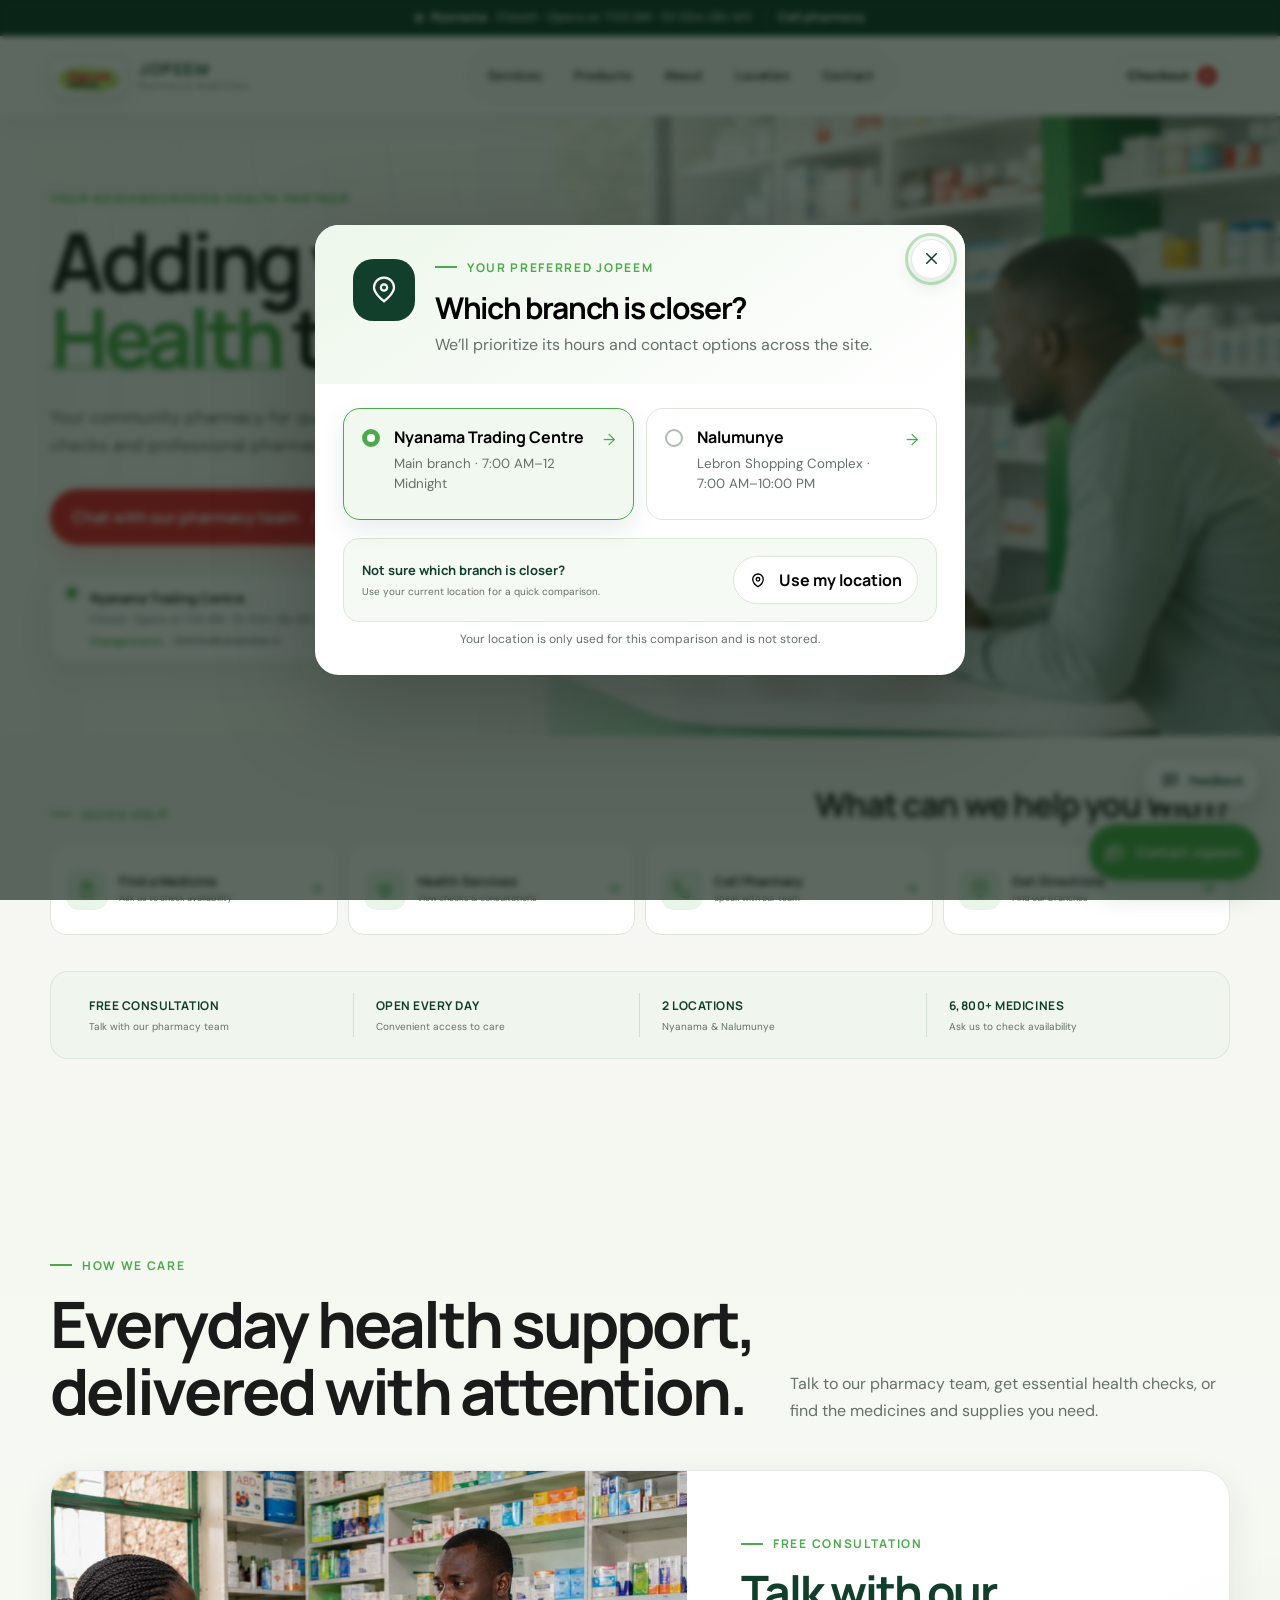
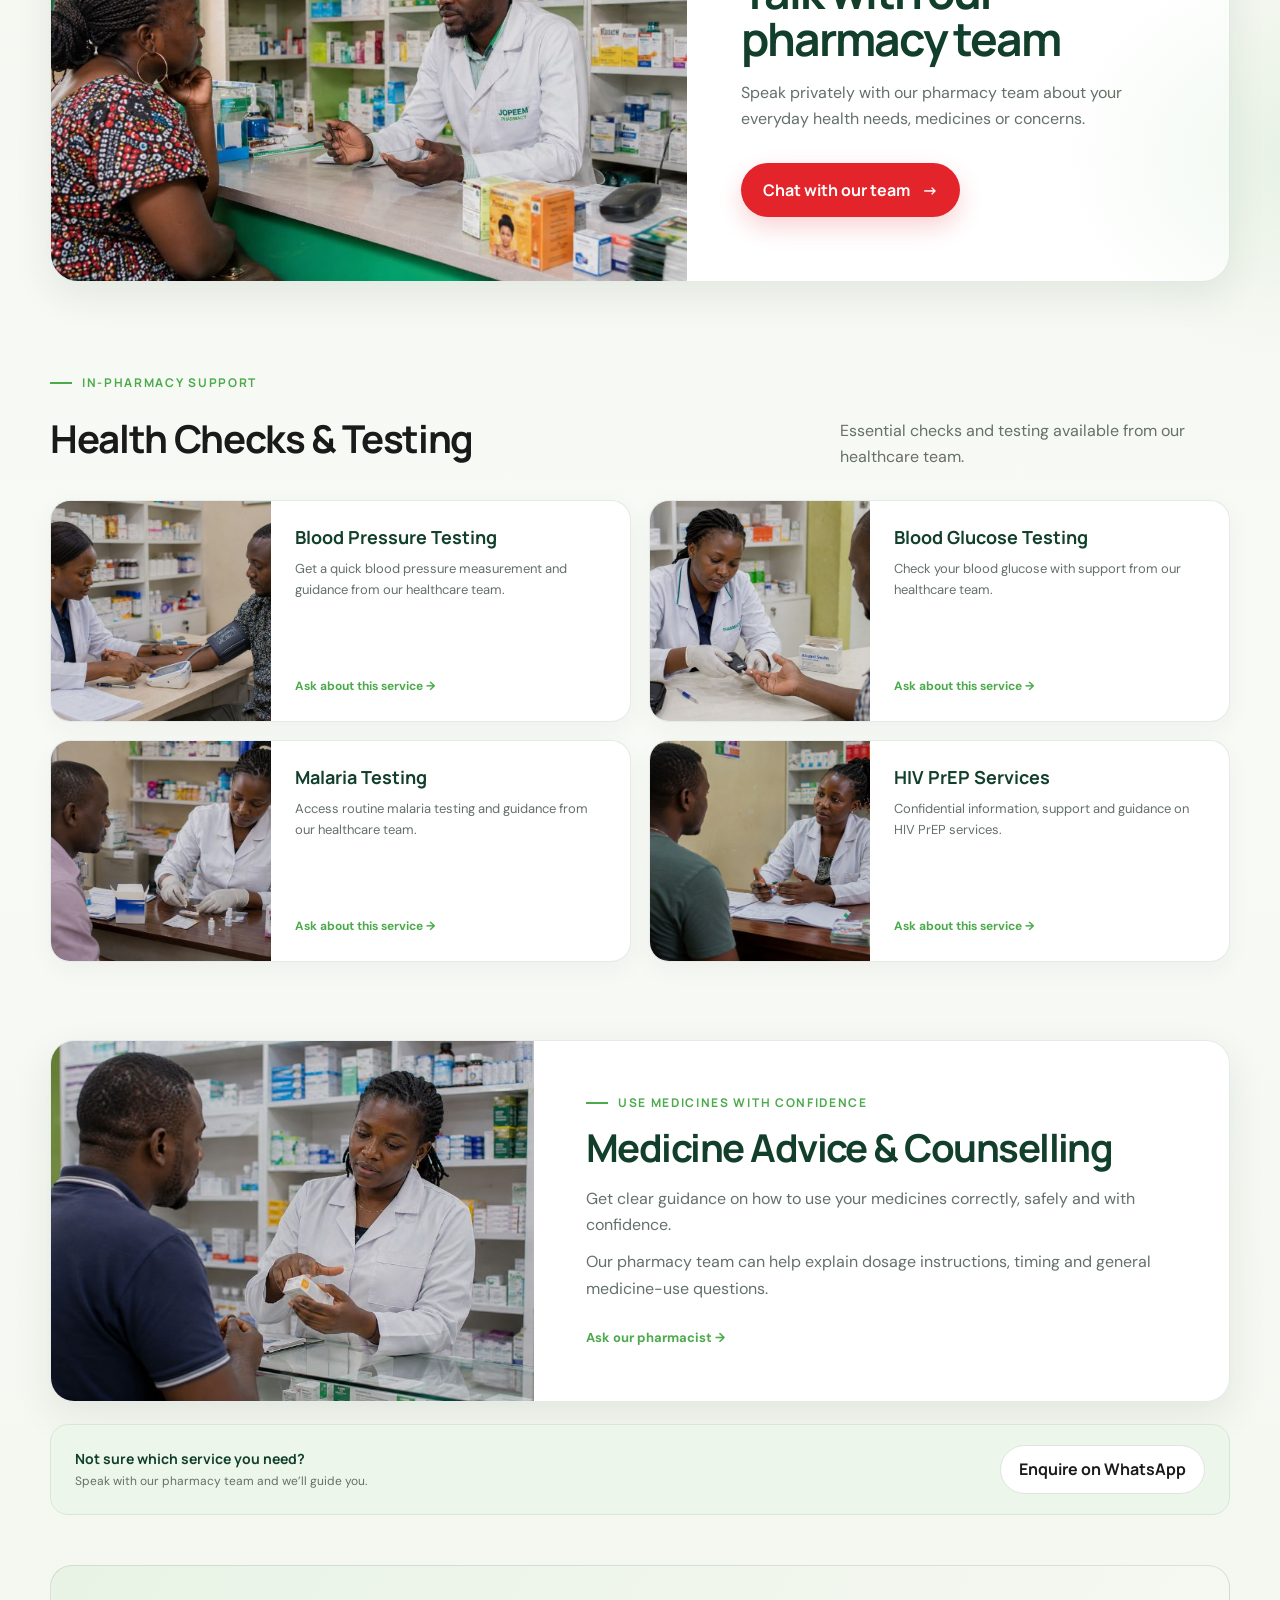
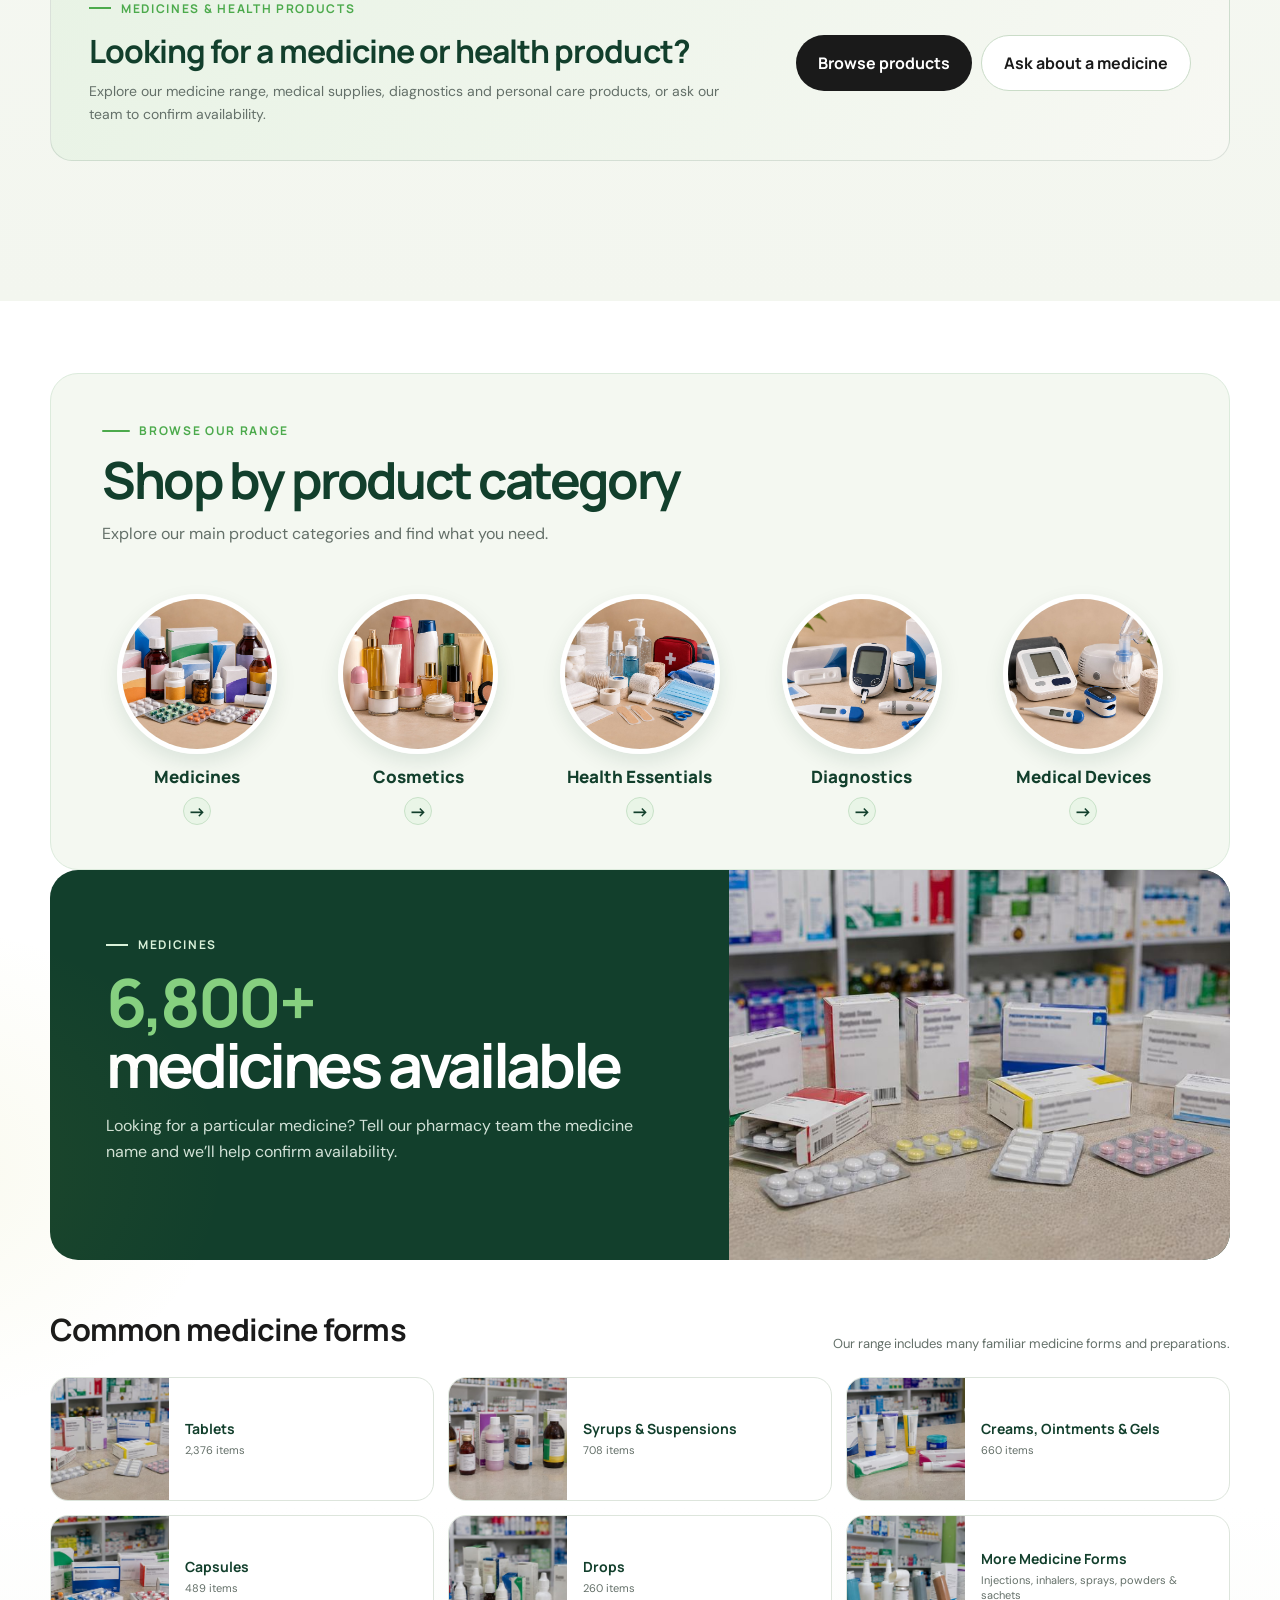
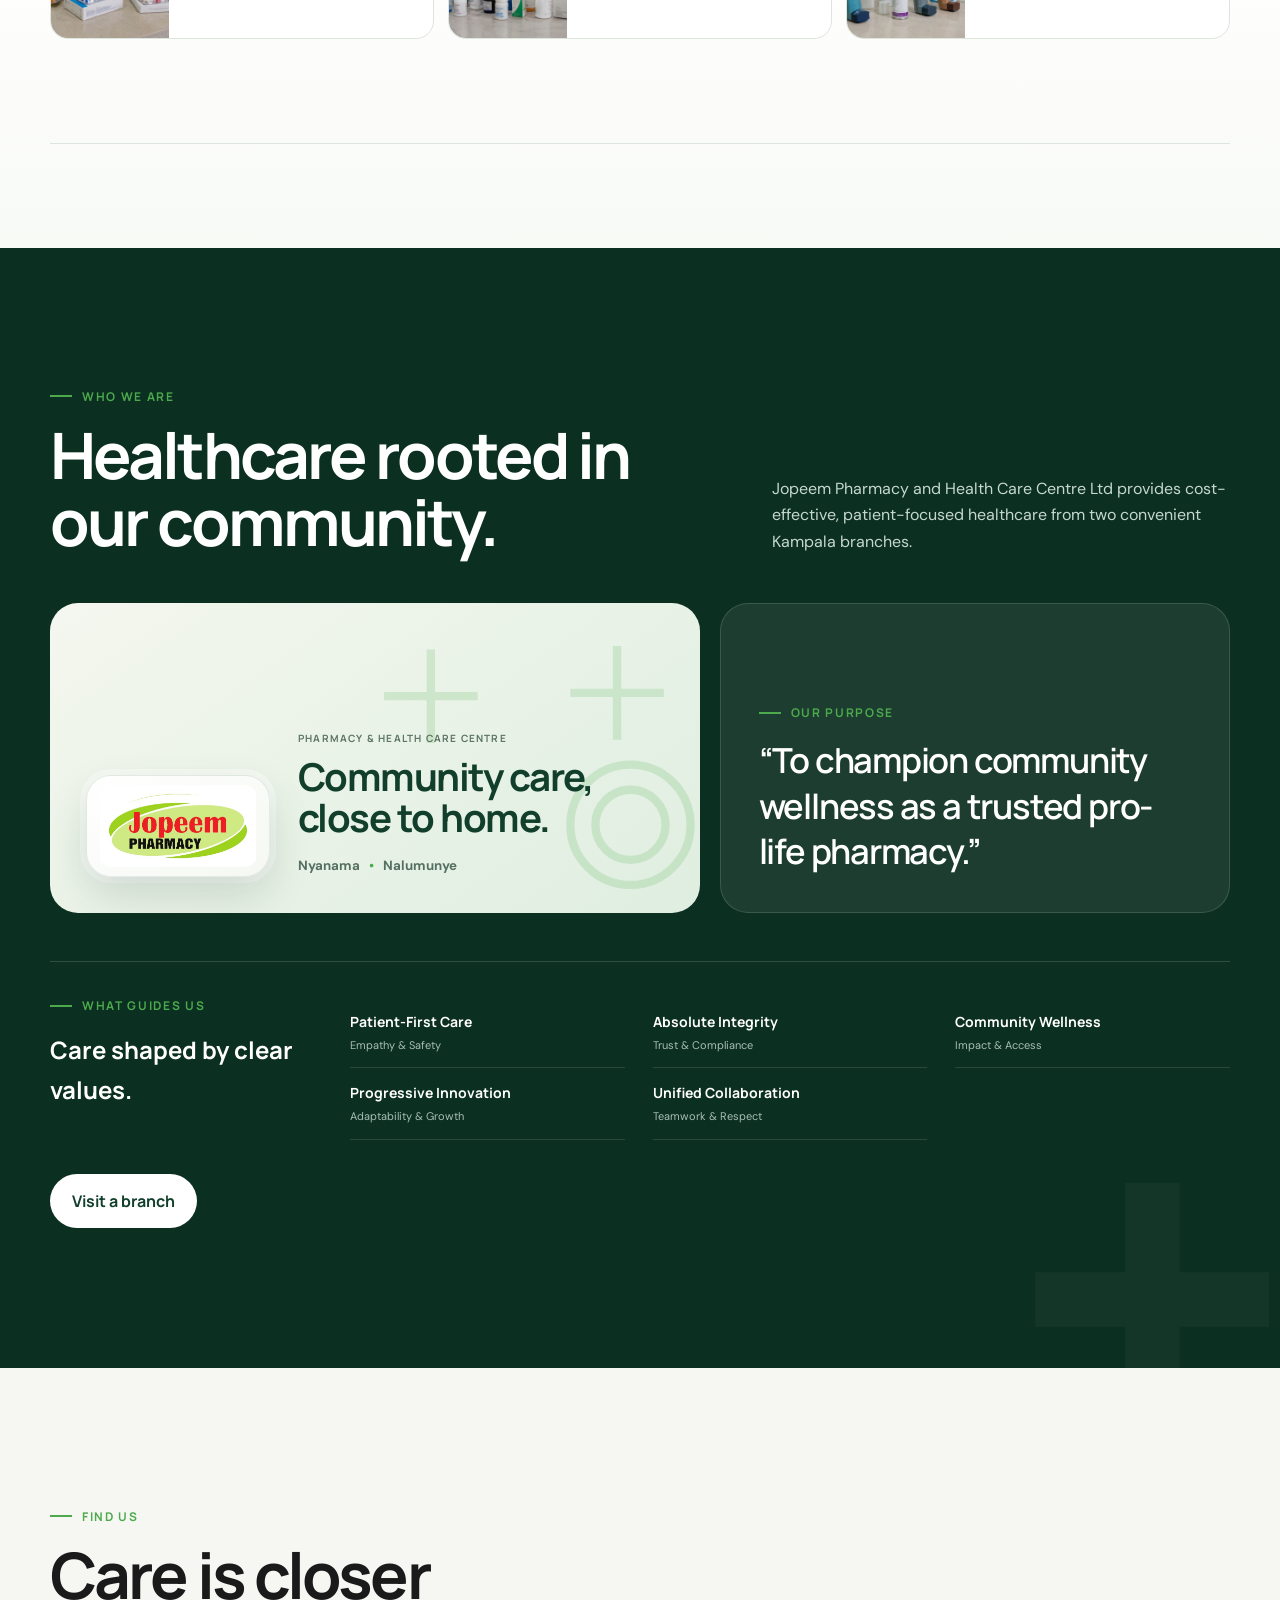
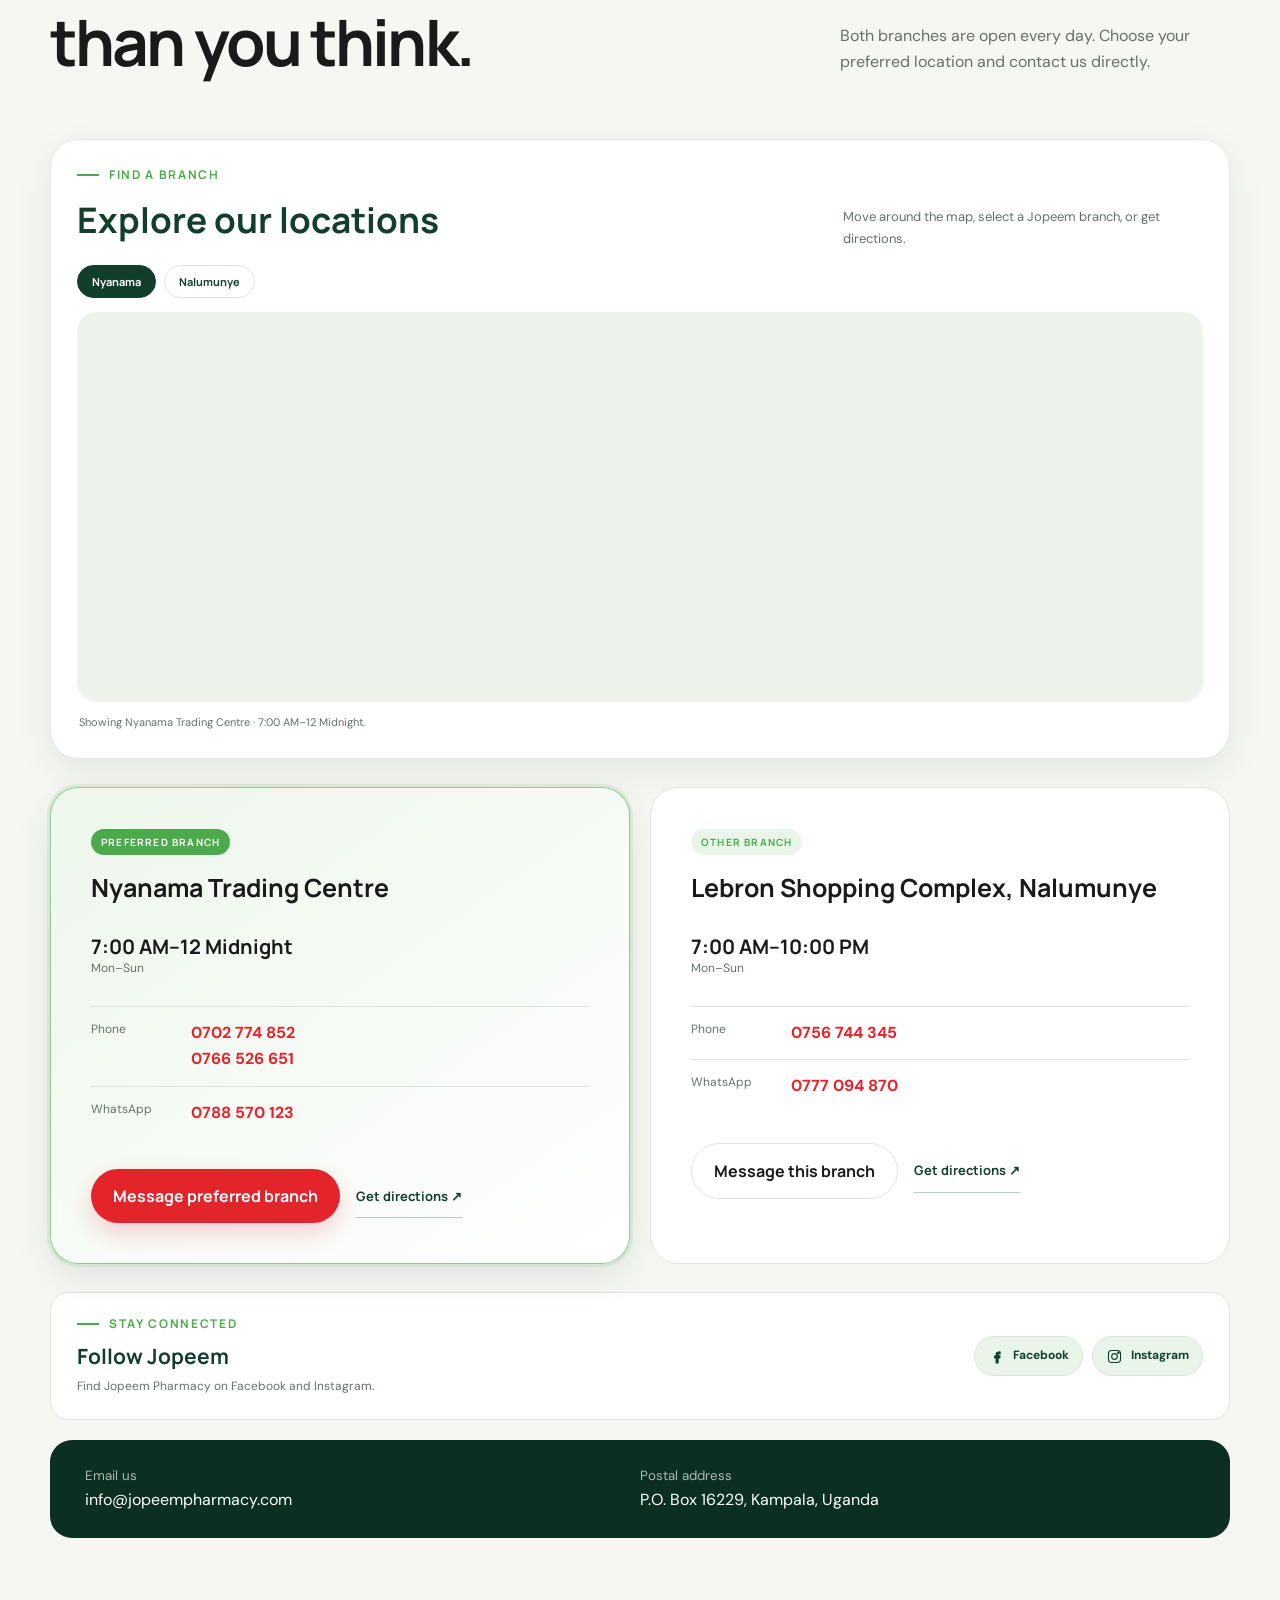
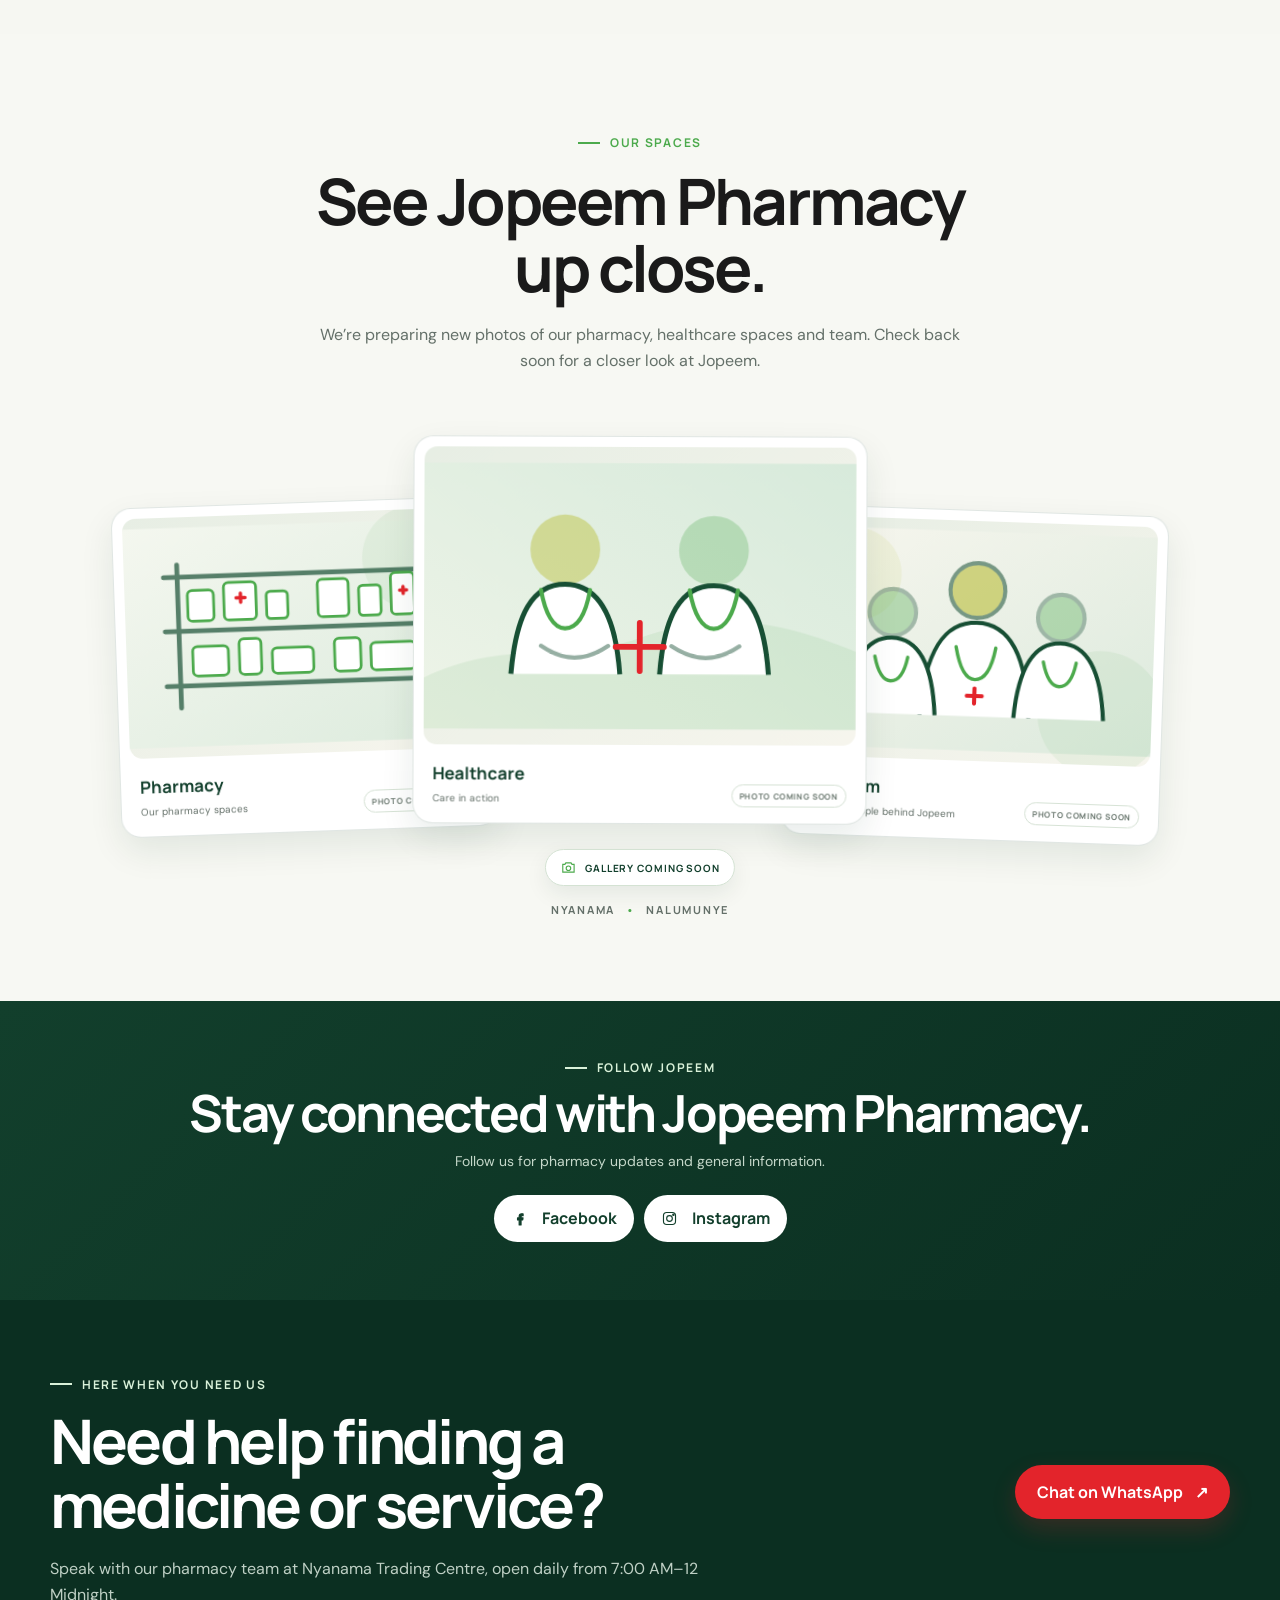
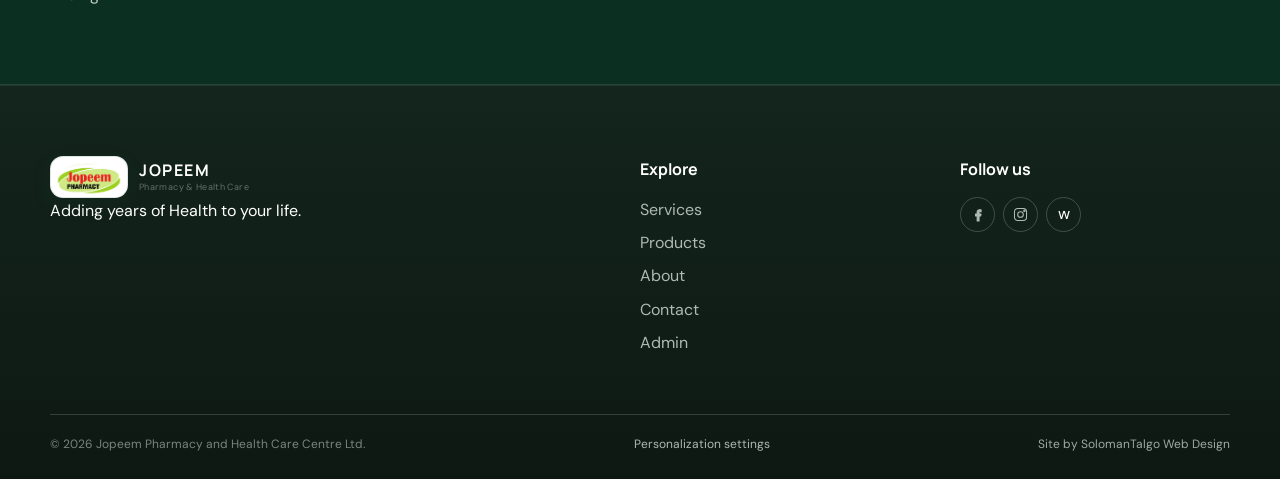
==== index.html @ 8781a1b1 "changes" ====
<!doctype html>
<html lang="en">
<head>
  <meta charset="utf-8">
  <meta name="viewport" content="width=device-width, initial-scale=1">
  <meta name="description" content="Jopeem Pharmacy and Health Care Centre Ltd — quality medicines, health services and medical supplies in Kampala.">
  <meta name="author" content="SolomanTalgo Web Design">
  <title>Jopeem Pharmacy & Health Care Centre</title>
  <meta name="theme-color" content="#174f34">
  <link rel="icon" type="image/svg+xml" href="assets/Favicon/favicon.svg">
  <link rel="icon" type="image/png" sizes="96x96" href="assets/Favicon/favicon-96x96.png">
  <link rel="shortcut icon" href="assets/Favicon/favicon.ico">
  <link rel="apple-touch-icon" sizes="180x180" href="assets/Favicon/apple-touch-icon.png">
  <link rel="manifest" href="assets/Favicon/site.webmanifest">
  <link rel="preconnect" href="https://fonts.googleapis.com">
  <link rel="preconnect" href="https://fonts.gstatic.com" crossorigin>
  <link href="https://fonts.googleapis.com/css2?family=DM+Sans:wght@400;500;600;700&family=Manrope:wght@500;600;700;800&display=swap" rel="stylesheet">
  <link rel="preload" as="image" href="images/jopeem-hero.png" type="image/png" fetchpriority="high">
  <link rel="stylesheet" href="styles.css">
  <script src="app.js" defer></script>
</head>
<body>
  <a class="skip-link" href="#main">Skip to content</a>
  <div class="notice"><span class="notice-live-dot" data-notice-dot aria-hidden="true"></span><span data-notice-branch>Nyanama</span><span class="notice-status" data-notice-status aria-live="polite">Open now · Closes at 12 Midnight</span><a data-branch-call href="tel:+256702774852">Call pharmacy</a></div>
  <header class="site-header" id="top">
    <a class="brand" href="#top" aria-label="Jopeem Pharmacy home">
      <!-- TODO: Replace this logo slot when the client logo is supplied. -->
      <span class="brand-mark"><img src="assets/Favicon/favicon.svg" alt="" width="44" height="44"></span><span><b>JOPEEM</b><small>Pharmacy & Health Care</small></span>
    </a>
    <nav id="nav" aria-label="Main navigation">
      <a href="#services">Services</a><a href="#products">Products</a><a href="#about">About</a><a href="#contact">Location</a><a href="#contact">Contact</a>
    </nav>
    <div class="header-actions">
      <button class="icon-button cart-button" data-open-cart aria-label="Open cart">Checkout <span class="cart-count">0</span></button>
      <button class="icon-button menu-button" aria-controls="nav" aria-expanded="false">Menu</button>
    </div>
  </header>

  <main id="main">
    <section class="hero">
      <div class="hero-media" role="img" aria-label="Pharmacist advising a customer"></div>
      <div class="hero-shade"></div>
      <div class="hero-copy wrap">
        <p class="eyebrow">Your neighbourhood health partner</p>
        <h1>Adding years of <em>Health</em> to your life.</h1>
        <p class="hero-lead">Your community pharmacy for quality medicines, everyday health checks and professional pharmacy guidance.</p>
        <div class="hero-actions">
          <a class="button button-primary wa-link" href="#" data-wa-compose data-wa-context="general">Chat with our pharmacy team <span>↗</span></a>
          <a class="button button-ghost" href="#products">Browse products</a>
        </div>
        <div class="branch-pill"><span class="pulse"></span><div><b data-hero-branch>Nyanama Trading Centre</b><small data-hero-hours>Open today · 7:00 AM–12 Midnight</small><span class="branch-pill-links"><button type="button" data-open-branch>Change branch</button><a href="#contact">View both branches →</a></span></div></div>
      </div>
    </section>

    <section class="quick-actions wrap" aria-labelledby="quick-actions-title">
      <div class="quick-actions-head"><p class="eyebrow">Quick help</p><h2 id="quick-actions-title">What can we help you with?</h2></div>
      <div class="quick-actions-grid">
        <a class="quick-action wa-link" href="#">
          <span class="quick-action-icon" aria-hidden="true"><svg viewBox="0 0 24 24"><path d="M8 4h8v4H8zM6 8h12v12H6zM9 12h6M12 9v6"/></svg></span>
          <span><b>Find a Medicine</b><small>Ask us to check availability</small></span><i aria-hidden="true">→</i>
        </a>
        <a class="quick-action" href="#services">
          <span class="quick-action-icon" aria-hidden="true"><svg viewBox="0 0 24 24"><path d="M12 21s-7-4.3-7-10a4 4 0 0 1 7-2.8A4 4 0 0 1 19 11c0 5.7-7 10-7 10z"/><path d="M8.5 13h2l1-2.5 1.5 5 1-2.5h2"/></svg></span>
          <span><b>Health Services</b><small>View checks &amp; consultations</small></span><i aria-hidden="true">→</i>
        </a>
        <a class="quick-action" data-branch-call href="tel:+256702774852">
          <span class="quick-action-icon" aria-hidden="true"><svg viewBox="0 0 24 24"><path d="M7.2 3.5 10 7.8 8.3 10c1.2 2.5 3.2 4.5 5.7 5.7l2.2-1.7 4.3 2.8-.8 3.2c-.2.8-1 1.4-1.9 1.3C9.9 20.3 3.7 14.1 2.7 6.2c-.1-.9.5-1.7 1.3-1.9z"/></svg></span>
          <span><b>Call Pharmacy</b><small>Speak with our team</small></span><i aria-hidden="true">→</i>
        </a>
        <a class="quick-action" href="#contact">
          <span class="quick-action-icon" aria-hidden="true"><svg viewBox="0 0 24 24"><path d="M20 10c0 5-8 11-8 11S4 15 4 10a8 8 0 1 1 16 0z"/><circle cx="12" cy="10" r="2.5"/></svg></span>
          <span><b>Get Directions</b><small>Find our branches</small></span><i aria-hidden="true">→</i>
        </a>
      </div>
    </section>



    <section class="quick-access-section wrap" id="quick-access" hidden aria-labelledby="quick-access-title">
      <div class="quick-access-head">
        <div><p class="eyebrow">Welcome back</p><h2 id="quick-access-title">Quick access</h2><p>Your shortcuts, based on your recent activity.</p></div>
      </div>
      <div id="quick-access-items" class="quick-access-items"></div>
      <button class="quick-access-preferences" type="button" id="open-preferences">Manage preferences</button>
    </section>

    <section class="trust-strip wrap" aria-label="Why choose Jopeem">
      <div><b>Free Consultation</b><small>Talk with our pharmacy team</small></div>
      <div><b>Open Every Day</b><small>Convenient access to care</small></div>
      <div><b>2 Locations</b><small>Nyanama &amp; Nalumunye</small></div>
      <div><b>6,800+ Medicines</b><small>Ask us to check availability</small></div>
    </section>

    <section class="section services" id="services">
      <div class="wrap">
        <div class="section-heading services-heading">
          <div><p class="eyebrow">How we care</p><h2>Everyday health support,<br>delivered with attention.</h2></div>
          <p>Talk to our pharmacy team, get essential health checks, or find the medicines and supplies you need.</p>
        </div>

        <article class="service-feature">
          <div class="service-feature-media"><img src="assets/images/freeconsultation-compressed.jpg" alt="Pharmacist speaking with a customer during a consultation"></div>
          <div class="service-feature-copy">
            <p class="eyebrow">Free consultation</p>
            <h3>Talk with our pharmacy team</h3>
            <p>Speak privately with our pharmacy team about your everyday health needs, medicines or concerns.</p>
            <a class="button button-primary wa-link" href="#" data-wa-message="Hello Jopeem Pharmacy, I&apos;d like to ask about a free consultation.">Chat with our team <span>→</span></a>
          </div>
        </article>

        <div class="health-services">
          <div class="service-subheading">
            <div><p class="eyebrow">In-pharmacy support</p><h3>Health Checks &amp; Testing</h3></div>
            <p>Essential checks and testing available from our healthcare team.</p>
          </div>
          <div class="health-services-grid">
            <article class="health-service-card">
              <img src="assets/images/blood-pressure-testing-compressed.jpg" alt="Healthcare worker measuring a patient’s blood pressure" loading="lazy">
              <div><h4>Blood Pressure Testing</h4><p>Get a quick blood pressure measurement and guidance from our healthcare team.</p><a class="text-link wa-link" href="#" data-wa-message="Hello Jopeem Pharmacy, I&apos;d like to ask about blood pressure testing.">Ask about this service →</a></div>
            </article>
            <article class="health-service-card">
              <img src="assets/images/blood-glucose-testing-compressed.jpg" alt="Healthcare worker preparing a blood glucose test" loading="lazy">
              <div><h4>Blood Glucose Testing</h4><p>Check your blood glucose with support from our healthcare team.</p><a class="text-link wa-link" href="#" data-wa-message="Hello Jopeem Pharmacy, I&apos;d like to ask about blood glucose testing.">Ask about this service →</a></div>
            </article>
            <article class="health-service-card">
              <img src="assets/images/malaria-testing-compressed.jpg" alt="Healthcare worker carrying out a malaria test" loading="lazy">
              <div><h4>Malaria Testing</h4><p>Access routine malaria testing and guidance from our healthcare team.</p><a class="text-link wa-link" href="#" data-wa-message="Hello Jopeem Pharmacy, I&apos;d like to ask about malaria testing.">Ask about this service →</a></div>
            </article>
            <article class="health-service-card">
              <img src="assets/images/prepservices-compressed.jpg" alt="Healthcare worker discussing HIV PrEP services with a customer" loading="lazy">
              <div><h4>HIV PrEP Services</h4><p>Confidential information, support and guidance on HIV PrEP services.</p><a class="text-link wa-link" href="#" data-wa-message="Hello Jopeem Pharmacy, I&apos;d like to ask about HIV PrEP services.">Ask about this service →</a></div>
            </article>
          </div>
        </div>

        <article class="counselling-feature">
          <div class="counselling-feature-media"><img src="assets/images/medicine-conselling-compressed.jpg" alt="Pharmacist explaining medicine use to a customer" loading="lazy"></div>
          <div class="counselling-feature-copy">
            <p class="eyebrow">Use medicines with confidence</p>
            <h3>Medicine Advice &amp; Counselling</h3>
            <p>Get clear guidance on how to use your medicines correctly, safely and with confidence.</p>
            <p>Our pharmacy team can help explain dosage instructions, timing and general medicine-use questions.</p>
            <a class="text-link wa-link" href="#" data-wa-message="Hello Jopeem Pharmacy, I&apos;d like to ask about medicine advice and counselling.">Ask our pharmacist →</a>
          </div>
        </article>

        <div class="services-help">
          <p><b>Not sure which service you need?</b><span>Speak with our pharmacy team and we’ll guide you.</span></p>
          <a class="button button-outline wa-link" href="#">Enquire on WhatsApp</a>
        </div>

        <div class="services-catalog-bridge">
          <div><p class="eyebrow">Medicines &amp; health products</p><h3>Looking for a medicine or health product?</h3><p>Explore our medicine range, medical supplies, diagnostics and personal care products, or ask our team to confirm availability.</p></div>
          <div class="services-catalog-actions"><a class="button button-dark" href="#products">Browse products</a><a class="button button-ghost medicine-enquiry-trigger" href="#">Ask about a medicine</a></div>
        </div>
      </div>
    </section>

    <section class="section catalog catalog-discovery" id="products">
      <div class="wrap homepage-category-panel">
        <div class="homepage-category-intro">
          <p class="eyebrow">Browse our range</p>
          <h2>Shop by product category</h2>
          <p>Explore our main product categories and find what you need.</p>
        </div>
        <div class="homepage-category-grid" aria-label="Product categories">
          <a class="homepage-category-card medicine-category-card medicine-enquiry-trigger" href="#">
            <img src="assets/images/medicines-category.jpg" alt="Medicines" loading="lazy">
            <span class="homepage-category-card-body"><strong>Medicines</strong><span class="category-card-link" aria-hidden="true">→</span></span>
          </a>
          <a class="homepage-category-card" href="products.html?category=cosmetics">
            <img src="assets/images/cosmetics-category.jpg" alt="Cosmetics" loading="lazy">
            <span class="homepage-category-card-body"><strong>Cosmetics</strong><span class="category-card-link" aria-hidden="true">→</span></span>
          </a>
          <a class="homepage-category-card" href="products.html?category=sundries">
            <img src="assets/images/sundries-category.jpg" alt="Health Essentials" loading="lazy">
            <span class="homepage-category-card-body"><strong>Health Essentials</strong><span class="category-card-link" aria-hidden="true">→</span></span>
          </a>
          <a class="homepage-category-card" href="products.html?category=diagnostics">
            <img src="assets/images/diagnostics-category.jpg" alt="Diagnostics" loading="lazy">
            <span class="homepage-category-card-body"><strong>Diagnostics</strong><span class="category-card-link" aria-hidden="true">→</span></span>
          </a>
          <a class="homepage-category-card" href="products.html?category=medical-devices">
            <img src="assets/images/medical-devices-category.jpg" alt="Medical Devices" loading="lazy">
            <span class="homepage-category-card-body"><strong>Medical Devices</strong><span class="category-card-link" aria-hidden="true">→</span></span>
          </a>
        </div>
      </div>

      <div class="wrap medicine-range">
        <div class="medicine-finder">
          <div class="medicine-finder-copy">
            <p class="eyebrow light">Medicines</p>
            <h3><strong>6,800+</strong> medicines available</h3>
            <p>Looking for a particular medicine? Tell our pharmacy team the medicine name and we’ll help confirm availability.</p>
          </div>
          <div class="medicine-finder-image"><img src="assets/images/tablets-compressed.jpg" alt="A selection of medicine tablets" loading="lazy"></div>
        </div>
        <div class="medicine-forms">
          <div class="catalog-subheading"><h3>Common medicine forms</h3><p>Our range includes many familiar medicine forms and preparations.</p></div>
          <div class="medicine-form-grid">
            <article class="medicine-form-card"><img src="assets/images/tablets-compressed.jpg" alt="Medicine tablets" loading="lazy"><div><h4>Tablets</h4><p>2,376 items</p></div></article>
            <article class="medicine-form-card"><img src="assets/images/syrupsSuspensions-compressed.jpg" alt="Medicine syrups and suspensions" loading="lazy"><div><h4>Syrups &amp; Suspensions</h4><p>708 items</p></div></article>
            <article class="medicine-form-card"><img src="assets/images/creamsointment-compressed.jpg" alt="Medicine creams, ointments and gels" loading="lazy"><div><h4>Creams, Ointments &amp; Gels</h4><p>660 items</p></div></article>
            <article class="medicine-form-card"><img src="assets/images/capsules-compressed.jpg" alt="Medicine capsules" loading="lazy"><div><h4>Capsules</h4><p>489 items</p></div></article>
            <article class="medicine-form-card"><img src="assets/images/drops-compressed.jpg" alt="Medicine drops" loading="lazy"><div><h4>Drops</h4><p>260 items</p></div></article>
            <article class="medicine-form-card"><img src="assets/images/inhalers-compressed.jpg" alt="Medicine inhalers and other medicine forms" loading="lazy"><div><h4>More Medicine Forms</h4><p>Injections, inhalers, sprays, powders &amp; sachets</p></div></article>
          </div>
        </div>
      </div>
    </section>

    <section class="section about" id="about">
      <div class="wrap about-layout">
        <header class="about-intro">
          <p class="eyebrow">Who we are</p>
          <h2>Healthcare rooted in our community.</h2>
          <p>Jopeem Pharmacy and Health Care Centre Ltd provides cost-effective, patient-focused healthcare from two convenient Kampala branches.</p>
        </header>

        <div class="about-story">
          <div class="about-brand-visual" aria-label="Jopeem Pharmacy brand visual">
            <div class="about-brand-mark"><img src="assets/Favicon/favicon.svg" alt="Jopeem Pharmacy logo" width="180" height="180"></div>
            <div class="about-visual-copy"><span>Pharmacy &amp; Health Care Centre</span><strong>Community care,<br>close to home.</strong><small>Nyanama <i>•</i> Nalumunye</small></div>
            <svg class="about-visual-lines" viewBox="0 0 420 300" aria-hidden="true"><path d="M42 76h112M98 20v112M265 72h112M321 16v112"/><circle cx="337" cy="230" r="72"/><circle cx="337" cy="230" r="42"/></svg>
          </div>

          <blockquote class="about-purpose">
            <p class="eyebrow">Our purpose</p>
            <p>“To champion community wellness as a trusted pro-life pharmacy.”</p>
          </blockquote>
        </div>

        <div class="about-guides">
          <div class="about-guides-head"><p class="eyebrow">What guides us</p><h3>Care shaped by clear values.</h3></div>
          <div class="about-values">
            <div><b>Patient-First Care</b><small>Empathy &amp; Safety</small></div>
            <div><b>Absolute Integrity</b><small>Trust &amp; Compliance</small></div>
            <div><b>Community Wellness</b><small>Impact &amp; Access</small></div>
            <div><b>Progressive Innovation</b><small>Adaptability &amp; Growth</small></div>
            <div><b>Unified Collaboration</b><small>Teamwork &amp; Respect</small></div>
          </div>
        </div>

        <a class="button button-white about-cta" href="#contact">Visit a branch</a>
      </div>
    </section>

    <section class="section contact" id="contact"><div class="wrap"><div class="section-heading"><div><p class="eyebrow">Find us</p><h2>Care is closer than you think.</h2></div><p>Both branches are open every day. Choose your preferred location and contact us directly.</p></div><div class="branch-map-panel">
      <div class="branch-map-heading"><div><p class="eyebrow">Find a branch</p><h3>Explore our locations</h3></div><p>Move around the map, select a Jopeem branch, or get directions.</p></div>
      <div class="branch-map-toolbar" role="group" aria-label="Choose a branch to show on the map">
        <button type="button" class="branch-map-choice active" data-map-branch="nyanama" aria-pressed="true">Nyanama</button>
        <button type="button" class="branch-map-choice" data-map-branch="nalumunye" aria-pressed="false">Nalumunye</button>
      </div>
      <div id="branch-map" class="branch-map" role="region" aria-label="Google Map showing the selected Jopeem Pharmacy branch">
        <iframe id="branch-map-frame" title="Jopeem Pharmacy Nyanama Trading Centre map" src="https://www.google.com/maps/embed?pb=!1m17!1m12!1m3!1d3989.7737160787146!2d32.55108507766623!3d0.2709253640879764!2m3!1f0!2f0!3f0!3m2!1i1024!2i768!4f13.1!3m2!1m1!2zMMKwMTYnMTUuMyJOIDMywrAzMycxMy4yIkU!5e0!3m2!1sen!2sug!4v1788962420904!5m2!1sen!2sug" loading="lazy" referrerpolicy="strict-origin-when-cross-origin" allowfullscreen></iframe>
      </div>
      <p id="branch-map-status" class="branch-map-status" role="status">Showing Nyanama Trading Centre · 7:00 AM–12 Midnight.</p>
    </div>
    <div class="branch-grid">
      <article class="branch-card primary-branch selected-branch" data-branch-card="nyanama"><span class="branch-label" data-branch-label>Main branch</span><h3>Nyanama Trading Centre</h3><p class="hours">7:00 AM–12 Midnight <small>Mon–Sun</small></p><dl><div><dt>Phone</dt><dd><a href="tel:+256702774852">0702 774 852</a><br><a href="tel:+256766526651">0766 526 651</a></dd></div><div><dt>WhatsApp</dt><dd><a href="https://wa.me/256788570123">0788 570 123</a></dd></div></dl><div class="branch-actions"><a class="button button-primary branch-wa-link" data-branch-wa="nyanama" href="https://wa.me/256788570123">Message this branch</a><a class="branch-directions" href="https://www.google.com/maps/search/?api=1&amp;query=Jopeem+Pharmacy+Nyanama+Trading+Centre" target="_blank" rel="noopener">Get directions ↗</a></div></article>
      <article class="branch-card" data-branch-card="nalumunye"><span class="branch-label" data-branch-label>Branch 02</span><h3>Lebron Shopping Complex, Nalumunye</h3><p class="hours">7:00 AM–10:00 PM <small>Mon–Sun</small></p><dl><div><dt>Phone</dt><dd><a href="tel:+256756744345">0756 744 345</a></dd></div><div><dt>WhatsApp</dt><dd><a href="https://wa.me/256777094870">0777 094 870</a></dd></div></dl><div class="branch-actions"><a class="button button-outline branch-wa-link" data-branch-wa="nalumunye" href="https://wa.me/256777094870">Message this branch</a><a class="branch-directions" href="https://www.google.com/maps/search/?api=1&amp;query=Jopeem+Pharmacy+Lebron+Shopping+Complex+Nalumunye" target="_blank" rel="noopener">Get directions ↗</a></div></article>
    </div><div class="contact-social-block"><div><p class="eyebrow">Stay connected</p><h3>Follow Jopeem</h3><p>Find Jopeem Pharmacy on Facebook and Instagram.</p></div><div class="contact-social-links"><a href="https://www.facebook.com/profile.php?id=100067541329542" target="_blank" rel="noopener noreferrer" aria-label="Visit Jopeem Pharmacy on Facebook"><svg viewBox="0 0 24 24" aria-hidden="true"><path d="M14.2 21v-7h2.4l.4-2.8h-2.8V9.4c0-.8.2-1.4 1.4-1.4h1.5V5.5c-.3 0-1.1.1-2.1.1-2.1 0-3.5 1.3-3.5 3.6v2.2H9.2V14h2.3v7h2.7z"/></svg><span>Facebook</span></a><a href="https://www.instagram.com/jopeempharmacy/" target="_blank" rel="noopener noreferrer" aria-label="Visit Jopeem Pharmacy on Instagram"><svg viewBox="0 0 24 24" aria-hidden="true"><rect x="3.5" y="3.5" width="17" height="17" rx="4.5"/><circle cx="12" cy="12" r="4"/><circle cx="17.5" cy="6.8" r="1"/></svg><span>Instagram</span></a></div></div><div class="contact-bar"><div><small>Email us</small><a href="mailto:info@jopeempharmacy.com">info@jopeempharmacy.com</a></div><div><small>Postal address</small><span>P.O. Box 16229, Kampala, Uganda</span></div></div></div></section>

    <section class="section gallery" data-gallery>
      <div class="wrap">
        <div class="gallery-intro">
          <p class="eyebrow">Our spaces</p>
          <h2>See Jopeem Pharmacy up close.</h2>
          <p>We’re preparing new photos of our pharmacy, healthcare spaces and team. Check back soon for a closer look at Jopeem.</p>
        </div>

        <div class="gallery-stack" aria-label="Gallery preview">
          <article class="gallery-frame gallery-frame-pharmacy">
            <div class="gallery-frame-visual gallery-illustration" aria-hidden="true">
              <svg viewBox="0 0 520 320" focusable="false">
                <defs><linearGradient id="pharmacy-bg" x1="0" y1="0" x2="1" y2="1"><stop stop-color="#f4f7ef"/><stop offset="1" stop-color="#dcebdd"/></linearGradient></defs>
                <rect width="520" height="320" fill="url(#pharmacy-bg)"/>
                <circle cx="425" cy="55" r="76" fill="#4caa4c" opacity=".08"/>
                <path d="M58 72h404M58 151h404M58 231h404M78 54v209M442 54v209" fill="none" stroke="#174f34" stroke-width="7" stroke-linecap="round" opacity=".7"/>
                <g fill="#fff" stroke="#4caa4c" stroke-width="4">
                  <rect x="92" y="92" width="38" height="45" rx="7"/><rect x="145" y="82" width="47" height="55" rx="7"/><rect x="207" y="97" width="31" height="40" rx="6"/>
                  <rect x="282" y="82" width="45" height="55" rx="7"/><rect x="342" y="93" width="32" height="44" rx="6"/><rect x="389" y="76" width="34" height="61" rx="7"/>
                  <rect x="97" y="174" width="52" height="43" rx="7"/><rect x="165" y="165" width="32" height="52" rx="7"/><rect x="213" y="180" width="60" height="37" rx="7"/>
                  <rect x="304" y="169" width="38" height="48" rx="7"/><rect x="357" y="177" width="65" height="40" rx="7"/>
                </g>
                <g stroke="#e3242b" stroke-width="5" stroke-linecap="round"><path d="M163 105h13M169.5 98.5v13"/><path d="M402 102h10M407 97v10"/></g>
              </svg>
              <!-- Replace this illustration with a real <img> when client photography is supplied. -->
            </div>
            <div class="gallery-frame-caption"><div><h3>Pharmacy</h3><p>Our pharmacy spaces</p></div><small>Photo coming soon</small></div>
          </article>

          <article class="gallery-frame gallery-frame-healthcare">
            <div class="gallery-frame-visual gallery-illustration" aria-hidden="true">
              <svg viewBox="0 0 520 320" focusable="false">
                <defs><linearGradient id="care-bg" x1="0" y1="1" x2="1" y2="0"><stop stop-color="#eef4e8"/><stop offset="1" stop-color="#d7eadb"/></linearGradient></defs>
                <rect width="520" height="320" fill="url(#care-bg)"/>
                <path d="M0 259c96-48 174-18 258-48 91-33 164-25 262 15v94H0z" fill="#4caa4c" opacity=".1"/>
                <circle cx="170" cy="104" r="42" fill="#b5b92a" opacity=".42"/><circle cx="349" cy="105" r="42" fill="#4caa4c" opacity=".28"/>
                <path d="M105 254c6-71 25-108 65-108s61 38 66 108M284 254c5-70 25-107 65-107 42 0 61 38 66 107" fill="#fff" stroke="#174f34" stroke-width="6" stroke-linejoin="round"/>
                <path d="M141 153c5 28 15 46 29 46 15 0 25-18 30-46M320 153c5 28 15 46 29 46s24-18 29-46" fill="none" stroke="#4caa4c" stroke-width="5" stroke-linecap="round"/>
                <path d="M231 221h58M260 192v58" stroke="#e3242b" stroke-width="7" stroke-linecap="round"/>
                <path d="M141 220c28 19 53 19 81 0M298 220c29 19 54 19 82 0" fill="none" stroke="#174f34" stroke-width="5" stroke-linecap="round" opacity=".45"/>
              </svg>
              <!-- Replace this illustration with a real <img> when client photography is supplied. -->
            </div>
            <div class="gallery-frame-caption"><div><h3>Healthcare</h3><p>Care in action</p></div><small>Photo coming soon</small></div>
          </article>

          <article class="gallery-frame gallery-frame-team">
            <div class="gallery-frame-visual gallery-illustration" aria-hidden="true">
              <svg viewBox="0 0 520 320" focusable="false">
                <defs><linearGradient id="team-bg" x1="0" y1="0" x2="1" y2="1"><stop stop-color="#f7f6ee"/><stop offset="1" stop-color="#dceadd"/></linearGradient></defs>
                <rect width="520" height="320" fill="url(#team-bg)"/>
                <circle cx="80" cy="68" r="68" fill="#b5b92a" opacity=".09"/><circle cx="445" cy="260" r="92" fill="#4caa4c" opacity=".08"/>
                <g stroke="#174f34" stroke-width="6" stroke-linejoin="round">
                  <circle cx="260" cy="86" r="40" fill="#b5b92a" opacity=".55"/><path d="M181 270c5-91 30-137 79-137s75 46 80 137" fill="#fff"/>
                  <circle cx="137" cy="122" r="34" fill="#4caa4c" opacity=".35"/><path d="M72 270c6-73 27-111 65-111 40 0 61 38 66 111" fill="#fff"/>
                  <circle cx="383" cy="122" r="34" fill="#4caa4c" opacity=".35"/><path d="M318 270c5-73 27-111 65-111 39 0 61 38 66 111" fill="#fff"/>
                </g>
                <g fill="none" stroke="#4caa4c" stroke-width="5" stroke-linecap="round"><path d="M231 169c6 30 15 47 29 47s24-17 29-47"/><path d="M113 187c5 22 12 35 24 35s20-13 24-35"/><path d="M359 187c5 22 13 35 24 35 12 0 20-13 24-35"/></g>
                <path d="M249 240h22M260 229v22" stroke="#e3242b" stroke-width="6" stroke-linecap="round"/>
              </svg>
              <!-- Replace this illustration with a real <img> when client photography is supplied. -->
            </div>
            <div class="gallery-frame-caption"><div><h3>Our Team</h3><p>Meet the people behind Jopeem</p></div><small>Photo coming soon</small></div>
          </article>

          <div class="gallery-status"><svg viewBox="0 0 24 24" aria-hidden="true"><path d="M4 7.5h3l1.3-2h7.4l1.3 2h3v11H4z"></path><circle cx="12" cy="13" r="3.2"></circle></svg><span>Gallery coming soon</span></div>
        </div>

        <p class="gallery-locations">Nyanama <span>•</span> Nalumunye</p>
      </div>
    </section>
    <section class="follow-jopeem"><div class="wrap"><p class="eyebrow">Follow Jopeem</p><h2>Stay connected with Jopeem Pharmacy.</h2><p>Follow us for pharmacy updates and general information.</p><div class="follow-jopeem-links"><a class="button button-white" href="https://www.facebook.com/profile.php?id=100067541329542" target="_blank" rel="noopener noreferrer" aria-label="Visit Jopeem Pharmacy on Facebook"><svg viewBox="0 0 24 24" aria-hidden="true"><path d="M14.2 21v-7h2.4l.4-2.8h-2.8V9.4c0-.8.2-1.4 1.4-1.4h1.5V5.5c-.3 0-1.1-.1-2.1-.1-2.1 0-3.5 1.3-3.5 3.6v2.2H9.2V14h2.3v7h2.7z"/></svg>Facebook</a><a class="button button-white" href="https://www.instagram.com/jopeempharmacy/" target="_blank" rel="noopener noreferrer" aria-label="Visit Jopeem Pharmacy on Instagram"><svg viewBox="0 0 24 24" aria-hidden="true"><rect x="3.5" y="3.5" width="17" height="17" rx="4.5"/><circle cx="12" cy="12" r="4"/><circle cx="17.5" cy="6.8" r="1"/></svg>Instagram</a></div></div></section>
    <section class="closing-cta"><div class="wrap"><div><p class="eyebrow light">Here when you need us</p><h2>Need help finding a medicine or service?</h2><p>Speak with our pharmacy team at <span data-closing-branch>Nyanama Trading Centre</span>, open daily from <span data-closing-hours>7:00 AM–12 Midnight</span>.</p></div><a class="button button-primary wa-link" href="#" data-wa-compose data-wa-context="help">Chat on WhatsApp <span>↗</span></a></div></section>
  </main>

  <footer><div class="wrap footer-grid"><div><a class="brand footer-brand" href="#top"><span class="brand-mark"><img src="assets/Favicon/favicon.svg" alt="" width="44" height="44"></span><span><b>JOPEEM</b><small>Pharmacy & Health Care</small></span></a><p>Adding years of Health to your life.</p></div><div><b>Explore</b><a href="#services">Services</a><a href="#products">Products</a><a href="#about">About</a><a href="#contact">Contact</a><a href="dashboard.html" aria-label="Open admin dashboard">Admin</a></div><div><b>Follow us</b><div class="socials"><a class="social-link" href="https://www.facebook.com/profile.php?id=100067541329542" target="_blank" rel="noopener noreferrer" aria-label="Visit Jopeem Pharmacy on Facebook" title="Facebook"><svg viewBox="0 0 24 24" aria-hidden="true"><path d="M14.2 21v-7h2.4l.4-2.8h-2.8V9.4c0-.8.2-1.4 1.4-1.4h1.5V5.5c-.3 0-1.1-.1-2.1-.1-2.1 0-3.5 1.3-3.5 3.6v2.2H9.2V14h2.3v7h2.7z"/></svg><span class="sr-only">Facebook</span></a><a class="social-link" href="https://www.instagram.com/jopeempharmacy/" target="_blank" rel="noopener noreferrer" aria-label="Visit Jopeem Pharmacy on Instagram" title="Instagram"><svg viewBox="0 0 24 24" aria-hidden="true"><rect x="3.5" y="3.5" width="17" height="17" rx="4.5"/><circle cx="12" cy="12" r="4"/><circle cx="17.5" cy="6.8" r="1"/></svg><span class="sr-only">Instagram</span></a><a class="wa-link" href="#" aria-label="WhatsApp">w</a></div></div></div><div class="wrap copyright"><span>© 2026 Jopeem Pharmacy and Health Care Centre Ltd.</span><button class="text-button preferences-footer-link" type="button" id="open-preferences-footer">Personalization settings</button><a class="site-credit" href="https://solomantalgo.com" target="_blank" rel="noopener">Site by SolomanTalgo Web Design</a></div></footer>

  <div class="feedback-launcher">
    <button class="feedback-fab" type="button" id="open-feedback" aria-haspopup="dialog" aria-controls="feedback-dialog">
      <svg viewBox="0 0 24 24" aria-hidden="true"><path d="M5 5.5h14v10H10l-5 3v-13Z"></path><path d="M8 9.5h8M8 12.5h5"></path></svg>
      <span>Feedback</span>
    </button>
  </div>

  <div class="contact-launcher">
    <div class="contact-panel-backdrop" data-contact-close aria-hidden="true"></div>
    <section class="contact-menu" id="contact-menu" role="dialog" aria-modal="false" aria-labelledby="contact-menu-title" aria-hidden="true" tabindex="-1">
      <div class="contact-menu-head">
        <div><h2 id="contact-menu-title">Need help?</h2><p>Choose how you’d like to reach our pharmacy team.</p></div>
        <button class="contact-menu-close" type="button" data-contact-close aria-label="Close contact options">×</button>
      </div>
      <div class="contact-options">
        <a class="contact-option contact-option-whatsapp wa-link" data-wa-compose data-wa-context="general" href="#" target="_blank" rel="noopener">
          <span class="contact-option-icon" aria-hidden="true"><svg viewBox="0 0 24 24"><path d="M20 11.7a8 8 0 0 1-11.8 7L4 20l1.3-4A8 8 0 1 1 20 11.7z"/><path d="M8.5 8.3c.3-.5.6-.5.9-.1l1 1.8c.2.3.1.6-.2.9l-.6.6c.8 1.6 1.8 2.6 3.5 3.3l.6-.7c.3-.3.6-.4.9-.2l1.8.9c.4.2.4.6.1.9-.5.8-1.3 1.2-2.2 1.1-3.7-.5-6.7-3.4-7.3-7.1-.1-.6.4-1.1 1.5-1.4z"/></svg></span>
          <span><b>WhatsApp</b><small>Chat with our pharmacy team</small></span><i aria-hidden="true">→</i>
        </a>
        <button class="contact-option contact-option-call" type="button" data-fab-call>
          <span class="contact-option-icon" aria-hidden="true"><svg viewBox="0 0 24 24"><path d="m7.3 3.5 2.8 4.3-1.8 2.3c1.2 2.5 3.2 4.5 5.7 5.7l2.2-1.8 4.3 2.8-.8 3.2c-.2.8-1 1.4-1.9 1.3C9.9 20.3 3.7 14.1 2.7 6.2c-.1-.9.5-1.7 1.3-1.9z"/></svg></span>
          <span><b>Call pharmacy</b><small data-branch-call-text>Speak with our team · 0702 774 852</small></span><i aria-hidden="true">→</i>
        </button>
        <a class="contact-option contact-option-email" href="mailto:info@jopeempharmacy.com">
          <span class="contact-option-icon" aria-hidden="true"><svg viewBox="0 0 24 24"><rect x="3" y="5" width="18" height="14" rx="2"/><path d="m4 7 8 6 8-6"/></svg></span>
          <span><b>Email us</b><small>Send us a message</small></span><i aria-hidden="true">→</i>
        </a>
      </div>
    </section>
    <button class="contact-fab" type="button" aria-label="Open Jopeem contact options" aria-controls="contact-menu" aria-expanded="false">
      <span class="contact-fab-chat" aria-hidden="true"><svg viewBox="0 0 24 24"><path d="M20 11.5a7.5 7.5 0 0 1-8 7.48A9 9 0 0 1 8.3 18L4 19l1-3.7A7.5 7.5 0 1 1 20 11.5Z"/><path d="M8 10h8M8 13h5"/></svg></span>
      <span class="contact-fab-close" aria-hidden="true">×</span>
      <span class="contact-fab-label"><span class="contact-label-closed">Contact Jopeem</span><span class="contact-label-open">Close</span></span>
    </button>
  </div>
  <div id="bag-toast" class="bag-toast" role="status" aria-live="polite"></div>
  <div class="drawer-backdrop" data-close-cart></div>
  <aside class="cart-drawer" aria-label="Checkout products" aria-hidden="true"><div class="drawer-head"><div><p class="eyebrow">Your checkout</p><h2>Products <span class="cart-count">0</span></h2></div><button data-close-cart aria-label="Close cart">×</button></div><div id="cart-items" class="cart-items"></div><div class="cart-foot"><p>Prices and availability are confirmed by our pharmacy team.</p><button id="start-checkout" class="button button-primary">Continue to checkout</button><button id="clear-cart" class="text-button">Clear products</button></div></aside>

  <dialog id="feedback-dialog" class="feedback-dialog" aria-labelledby="feedback-title">
    <button class="dialog-close" type="button" data-close-dialog aria-label="Close feedback form"><svg viewBox="0 0 24 24" aria-hidden="true"><path d="M6 6l12 12"></path><path d="M18 6 6 18"></path></svg></button>
    <div class="feedback-head">
      <span class="feedback-icon" aria-hidden="true"><svg viewBox="0 0 24 24"><path d="M5 5.5h14v10H10l-5 3v-13Z"></path><path d="M8 9.5h8M8 12.5h5"></path></svg></span>
      <div><p class="eyebrow">Help us improve</p><h2 id="feedback-title">Share your feedback</h2><p>Your thoughts help us make Jopeem better.</p></div>
    </div>
    <form id="feedback-form" novalidate>
      <fieldset class="feedback-rating-field">
        <legend>How would you rate your experience? <span aria-hidden="true">*</span></legend>
        <div class="feedback-stars" role="group" aria-label="Rating from 1 to 5 stars">
          <button type="button" class="feedback-star" data-feedback-rating="1" aria-label="1 star" aria-pressed="false">★</button>
          <button type="button" class="feedback-star" data-feedback-rating="2" aria-label="2 stars" aria-pressed="false">★</button>
          <button type="button" class="feedback-star" data-feedback-rating="3" aria-label="3 stars" aria-pressed="false">★</button>
          <button type="button" class="feedback-star" data-feedback-rating="4" aria-label="4 stars" aria-pressed="false">★</button>
          <button type="button" class="feedback-star" data-feedback-rating="5" aria-label="5 stars" aria-pressed="false">★</button>
        </div>
        <input type="hidden" name="rating" id="feedback-rating" value="">
        <small class="feedback-field-error" id="feedback-rating-error" hidden>Please choose a rating.</small>
      </fieldset>
      <label class="feedback-label">Feedback type <span aria-hidden="true">*</span>
        <select name="feedbackType" id="feedback-type" required>
          <option value="">Choose a topic</option>
          <option>Website experience</option>
          <option>Product availability</option>
          <option>Service experience</option>
          <option>Staff/customer care</option>
          <option>Other</option>
        </select>
      </label>
      <div class="feedback-branch-display"><span>Branch</span><strong id="feedback-branch">Nyanama Trading Centre</strong></div>
      <label class="feedback-label">Comment <span class="feedback-optional">(optional)</span>
        <textarea name="comment" id="feedback-comment" maxlength="500" rows="4" placeholder="Tell us more about your experience..."></textarea>
        <small class="feedback-count"><span id="feedback-count">0</span>/500</small>
      </label>
      <p class="feedback-privacy">Please don't include private medical information.</p>
      <p class="feedback-status" id="feedback-status" role="status" aria-live="polite" hidden></p>
      <button class="button button-primary feedback-submit" type="submit" id="feedback-submit">Submit feedback</button>
    </form>
  </dialog>

  <dialog id="medicine-dialog" class="medicine-dialog">
    <button class="dialog-close" data-close-dialog aria-label="Close medicine enquiry"><svg viewBox="0 0 24 24" aria-hidden="true"><path d="M6 6l12 12M18 6L6 18"/></svg></button>
    <p class="eyebrow">Medicine availability</p>
    <h2>Which medicine are you looking for?</h2>
    <p>Share the medicine details and our pharmacy team will help confirm availability.</p>
    <form id="medicine-enquiry-form">
      <label>Medicine name<input name="medicine" required autocomplete="off" placeholder="e.g. Paracetamol"></label>
      <label>Strength or form <span>(optional)</span><input name="form" autocomplete="off" placeholder="e.g. 500mg tablets"></label>
      <label>Preferred branch<select name="branch"><option>Nyanama Trading Centre</option><option>Lebron Shopping Complex, Nalumunye</option></select></label>
      <button class="button button-primary" type="submit">Send enquiry on WhatsApp ↗</button>
      <small>Our pharmacy team will confirm availability and pricing.</small>
    </form>
  </dialog>

  <dialog id="product-enquiry-dialog" class="medicine-dialog">
    <button class="dialog-close" data-close-dialog aria-label="Close product enquiry"><svg viewBox="0 0 24 24" aria-hidden="true"><path d="M6 6l12 12M18 6L6 18"/></svg></button>
    <p class="eyebrow">Product availability</p>
    <h2>Which product are you looking for?</h2>
    <p>Share the product details and our pharmacy team will help confirm availability.</p>
    <form id="product-enquiry-form">
      <label>Product name<input name="product" required autocomplete="off" placeholder="e.g. face serum or glucose test strips"></label>
      <label>Size, brand or details <span>(optional)</span><input name="details" autocomplete="off" placeholder="e.g. 150ml or preferred brand"></label>
      <label>Preferred branch<select name="branch"><option>Nyanama Trading Centre</option><option>Lebron Shopping Complex, Nalumunye</option></select></label>
      <button class="button button-primary" type="submit">Check on WhatsApp ↗</button>
      <small>Our pharmacy team will confirm availability and pricing.</small>
    </form>
  </dialog>

  <dialog id="call-options-dialog" class="call-options-dialog" aria-labelledby="call-options-title"><button class="dialog-close" data-close-dialog aria-label="Close"><svg viewBox="0 0 24 24" aria-hidden="true"><path d="M6 6l12 12M18 6L6 18"/></svg></button><p class="eyebrow">Call Nyanama branch</p><h2 id="call-options-title">Choose a number to call</h2><p>Select the mobile network you prefer.</p><div class="call-network-options"><a href="tel:+256702774852"><span class="network-badge airtel">Airtel</span><span><b>Call Airtel</b><small>0702 774 852</small></span><i aria-hidden="true">→</i></a><a href="tel:+256766526651"><span class="network-badge mtn">MTN</span><span><b>Call MTN</b><small>0766 526 651</small></span><i aria-hidden="true">→</i></a></div></dialog>
  <dialog id="checkout-dialog"><button class="dialog-close" data-close-dialog aria-label="Close"><svg viewBox="0 0 24 24" aria-hidden="true"><path d="M6 6l12 12M18 6L6 18"/></svg></button><p class="eyebrow">Final step</p><h2>Send your order enquiry</h2><p>No payment is taken online. Our team will confirm availability and prices on WhatsApp.</p><form id="checkout-form"><label>Full name<input name="name" required autocomplete="name"></label><label>Phone number<input name="phone" type="tel" required autocomplete="tel"></label><label>Preferred branch<select name="branch"><option>Nyanama Trading Centre</option><option>Lebron Shopping Complex, Nalumunye</option></select></label><label>Notes (optional)<textarea name="notes" rows="3" placeholder="Anything our team should know?"></textarea></label><button class="button button-primary" type="submit">Send via WhatsApp ↗</button></form></dialog>

  <dialog id="whatsapp-composer" class="whatsapp-composer">
    <button class="dialog-close" data-close-dialog aria-label="Close message composer"><svg viewBox="0 0 24 24" aria-hidden="true"><path d="M6 6l12 12M18 6L6 18"/></svg></button>
    <div class="composer-head"><span class="composer-chat-icon" aria-hidden="true"><svg viewBox="0 0 24 24"><path d="M20 15a4 4 0 0 1-4 4H9l-5 3v-7a4 4 0 0 1-1-2.6V8a4 4 0 0 1 4-4h9a4 4 0 0 1 4 4z"/></svg></span><div><p class="eyebrow">Message Jopeem</p><h2>How can we help?</h2><p>We’ve prepared a complete message. Edit it if needed, then continue securely in WhatsApp.</p></div></div>
    <form id="whatsapp-composer-form">
      <label class="composer-branch">Preferred branch<select name="branch"><option>Nyanama Trading Centre</option><option>Lebron Shopping Complex, Nalumunye</option></select></label>
      <label class="composer-message">Your message<textarea name="message" rows="4" required maxlength="500"></textarea><small><span data-message-count>0</span>/500</small></label>
      <div class="composer-preview" aria-hidden="true"><span></span><p data-message-preview></p></div>
      <button class="button button-primary composer-submit" type="submit"><span class="composer-wa-mark" aria-hidden="true"><svg viewBox="0 0 24 24"><path d="M20.5 3.5A11.8 11.8 0 0 0 12.1 0C5.6 0 .3 5.3.3 11.8c0 2.1.5 4.1 1.6 5.9L.2 24l6.5-1.7a11.8 11.8 0 0 0 5.4 1.4h.1c6.5 0 11.8-5.3 11.8-11.8 0-3.2-1.2-6.2-3.5-8.4zm-8.3 18.2h-.1c-1.8 0-3.5-.5-5-1.4l-.4-.2-3.8 1 1-3.7-.2-.4a9.8 9.8 0 1 1 8.5 4.7zm5.4-7.3c-.3-.2-1.8-.9-2.1-1-.3-.1-.5-.2-.7.2-.2.3-.8 1-.9 1.2-.2.2-.3.2-.6.1-1.8-.9-3-1.6-4.2-3.7-.3-.6.3-.5.9-1.8.1-.2 0-.4 0-.6l-1-2.3c-.3-.6-.5-.5-.7-.5h-.6c-.2 0-.6.1-.9.4-.3.3-1.2 1.2-1.2 2.9s1.2 3.3 1.4 3.6c.2.2 2.4 3.7 5.8 5.2.8.3 1.4.6 1.9.7.8.3 1.6.2 2.2.1.7-.1 1.8-.7 2-1.4.3-.7.3-1.3.2-1.4-.1-.2-.3-.3-.6-.4z"/></svg></span> Continue to WhatsApp <span>→</span></button>
      <small class="composer-note">WhatsApp will open with your message ready to send.</small>
    </form>
  </dialog>

  <dialog id="branch-dialog" class="branch-picker">
    <button class="dialog-close" data-close-dialog aria-label="Close branch selector"><svg viewBox="0 0 24 24" aria-hidden="true"><path d="M6 6l12 12M18 6L6 18"/></svg></button>
    <div class="branch-picker-head">
      <span class="branch-picker-icon" aria-hidden="true"><svg viewBox="0 0 24 24"><path d="M20 10c0 5-8 11-8 11S4 15 4 10a8 8 0 1 1 16 0z"/><circle cx="12" cy="10" r="2.5"/></svg></span>
      <div><p class="eyebrow">Your preferred Jopeem</p><h2>Which branch is closer?</h2><p>We’ll prioritize its hours and contact options across the site.</p></div>
    </div>
    <div class="branch-picker-options">
      <button type="button" data-select-branch="Nyanama Trading Centre" data-number="256788570123" aria-pressed="false">
        <span class="branch-choice-marker" aria-hidden="true"></span><span><b>Nyanama Trading Centre</b><small>Main branch · 7:00 AM–12 Midnight</small></span><i aria-hidden="true">→</i>
      </button>
      <button type="button" data-select-branch="Lebron Shopping Complex, Nalumunye" data-number="256777094870" aria-pressed="false">
        <span class="branch-choice-marker" aria-hidden="true"></span><span><b>Nalumunye</b><small>Lebron Shopping Complex · 7:00 AM–10:00 PM</small></span><i aria-hidden="true">→</i>
      </button>
    </div>
    <div class="branch-location-help"><span><b>Not sure which branch is closer?</b><small>Use your current location for a quick comparison.</small></span><button class="button button-outline" type="button" data-find-nearest><svg viewBox="0 0 24 24" aria-hidden="true"><path d="M12 21s-7-4.3-7-10a7 7 0 1 1 14 0c0 5.7-7 10-7 10z"/><circle cx="12" cy="11" r="2.4"/></svg> Use my location</button></div><p class="branch-picker-note">Your location is only used for this comparison and is not stored.</p>
  </dialog>

  <dialog id="nearest-branch-dialog" class="nearest-branch-dialog" aria-labelledby="nearest-branch-title"><button class="dialog-close" data-close-nearest aria-label="Close location finder"><svg viewBox="0 0 24 24" aria-hidden="true"><path d="M6 6l12 12M18 6L6 18"/></svg></button><div class="location-scan" aria-hidden="true"><span></span><span></span><span></span><i><svg viewBox="0 0 24 24"><path d="M12 21s-7-4.3-7-10a7 7 0 1 1 14 0c0 5.7-7 10-7 10z"/><circle cx="12" cy="11" r="2.4"/></svg></i></div><p class="eyebrow" data-location-eyebrow>Finding your nearest Jopeem</p><h2 id="nearest-branch-title" data-location-title>Checking your location…</h2><p class="location-status" data-location-status role="status" aria-live="polite">Please allow location access when your browser asks.</p><div class="nearest-result" data-nearest-result hidden><span class="nearest-result-mark" aria-hidden="true">✓</span><p>Based on your current position, your closest branch is</p><h3 data-nearest-name></h3><small data-nearest-detail></small><button class="button button-primary" type="button" data-confirm-nearest>Use this branch <span>→</span></button><a class="button button-outline nearest-directions" data-nearest-directions href="#" target="_blank" rel="noopener">Get directions <span>↗</span></a><button class="text-button" type="button" data-choose-manually>Choose manually instead</button></div><button class="button button-outline location-retry" type="button" data-location-retry hidden>Try again</button><small class="location-privacy">Approximate straight-line distance. Your coordinates stay on this device and are not saved.</small></dialog>
  <dialog id="preferences-dialog" class="preferences-dialog" aria-labelledby="preferences-title">
    <button class="dialog-close" data-close-dialog aria-label="Close personalization settings"><svg viewBox="0 0 24 24" aria-hidden="true"><path d="M6 6l12 12M18 6L6 18"/></svg></button>
    <p class="eyebrow">On this device</p>
    <h2 id="preferences-title">Your preferences</h2>
    <p>Jopeem can remember your branch and safe browsing preferences on this device to make future visits quicker. This information stays on this device.</p>
    <p id="preferences-state" class="preferences-state"></p>
    <div class="preferences-actions">
      <button class="button button-primary" type="button" id="enable-preferences">Remember convenience preferences</button>
      <button class="button button-outline" type="button" id="clear-preferences">Clear my preferences</button>
      <button class="text-button" type="button" id="disable-preferences">Disable personalization</button>
    </div>
  </dialog>
</body>
</html>
---- styles.css ----
:root{--green:#4caa4c;--deep:#174f34;--red:#e3242b;--olive:#b5b92a;--ink:#1a1a1a;--muted:#647069;--cream:#f5f7f1;--line:#dde5dc;--white:#fff;--shadow:0 20px 50px rgba(24,65,42,.12);--radius:22px}*{box-sizing:border-box}html{scroll-behavior:smooth}body{margin:0;color:var(--ink);font:400 16px/1.65 "DM Sans",sans-serif;background:#fff}body.locked{overflow:hidden}h1,h2,h3,b,strong,.button{font-family:"Manrope",sans-serif}h1,h2,h3,p{margin-top:0}h2{font-size:clamp(2rem,5vw,4rem);line-height:1.05;letter-spacing:-.045em}a{color:inherit;text-decoration:none}button,input,select,textarea{font:inherit}.wrap{width:min(1180px,calc(100% - 40px));margin-inline:auto}.skip-link{position:fixed;top:-50px;left:20px;z-index:100;background:#fff;padding:10px}.skip-link:focus{top:10px}.notice{height:34px;background:var(--deep);color:#dff1df;text-align:center;font-size:12px;letter-spacing:.02em;padding:6px 15px}.notice span{color:#fff;font-weight:700;margin-right:8px}.notice a{color:#fff;font-weight:700;margin-left:8px}.site-header{height:76px;display:flex;align-items:center;justify-content:space-between;padding:0 max(20px,calc((100vw - 1180px)/2));position:relative;z-index:30;background:#fff;border-bottom:1px solid #edf0ec}.brand{display:flex;gap:10px;align-items:center;line-height:1}.brand-mark{display:grid;place-items:center;width:40px;height:40px;border-radius:13px;background:var(--green);color:#fff;font:800 22px Manrope;transform:rotate(-5deg)}.brand b{display:block;color:var(--deep);letter-spacing:.1em;font-size:16px}.brand small{display:block;color:var(--muted);font-size:9px;margin-top:5px;letter-spacing:.04em}.site-header nav{display:flex;gap:32px;font-size:14px;font-weight:600}.site-header nav a:hover{color:var(--green)}.header-actions{display:flex;gap:8px}.icon-button{border:1px solid var(--line);background:#fff;border-radius:99px;padding:8px 12px;font-weight:700;font-size:13px}.cart-count{display:inline-grid;place-items:center;background:var(--red);color:#fff;min-width:20px;height:20px;border-radius:20px;margin-left:4px;font-size:11px}.menu-button{display:none}.hero{min-height:720px;position:relative;display:flex;align-items:center;overflow:hidden}.hero-media,.hero-shade{position:absolute;inset:0}.hero-media{background:url(images/jopeem-hero.png) center/cover no-repeat}.hero-shade{background:linear-gradient(90deg,rgba(247,248,244,.99) 2%,rgba(247,248,244,.96) 36%,rgba(247,248,244,.2) 65%,transparent)}.hero-copy{position:relative;padding-block:100px}.eyebrow{text-transform:uppercase;letter-spacing:.14em;font:700 12px Manrope;color:var(--green);margin-bottom:16px}.hero h1{max-width:680px;font-size:clamp(3.2rem,7vw,6.3rem);line-height:.93;letter-spacing:-.065em;margin-bottom:28px}.hero h1 em{color:var(--green);font-style:normal}.hero-lead{max-width:550px;color:#52605a;font-size:18px}.hero-actions{display:flex;gap:12px;margin:34px 0}.button{display:inline-flex;justify-content:center;align-items:center;gap:12px;border:0;border-radius:99px;padding:14px 22px;font-weight:700;cursor:pointer;transition:.2s}.button:hover{transform:translateY(-2px)}.button-primary{background:var(--red);color:#fff;box-shadow:0 10px 25px rgba(227,36,43,.2)}.button-ghost,.button-outline{background:#fff;border:1px solid var(--line)}.button-dark{background:var(--ink);color:#fff}.button-white{background:#fff;color:var(--deep)}.branch-pill{display:flex;align-items:center;gap:13px;background:rgba(255,255,255,.84);backdrop-filter:blur(12px);border:1px solid #e1e7df;border-radius:16px;padding:12px 16px;width:max-content}.branch-pill b,.branch-pill small{display:block}.branch-pill b{font-size:13px}.branch-pill small{color:var(--muted);font-size:11px}.pulse{width:10px;height:10px;border-radius:50%;background:var(--green);box-shadow:0 0 0 6px rgba(76,170,76,.13)}.trust-strip{display:grid;grid-template-columns:repeat(3,1fr);margin-top:-40px;position:relative;z-index:3;background:#fff;border-radius:20px;box-shadow:var(--shadow);padding:25px}.trust-strip>div{display:flex;align-items:center;justify-content:center;gap:14px;border-right:1px solid var(--line)}.trust-strip>div:last-child{border:0}.trust-strip>div>span{color:var(--green);font-size:24px}.trust-strip p,.trust-strip b,.trust-strip small{margin:0;display:block}.trust-strip small{font-size:12px;color:var(--muted)}.section{padding:120px 0}.section-heading{display:flex;align-items:end;justify-content:space-between;margin-bottom:55px}.section-heading h2{margin:0}.section-heading>p{max-width:390px;color:var(--muted);margin:0}.services{background:var(--cream)}.service-grid{display:grid;grid-template-columns:repeat(4,1fr);gap:16px}.service-card{background:#fff;border:1px solid #e5ebe3;border-radius:var(--radius);padding:26px;min-height:255px;display:flex;flex-direction:column;transition:.25s}.service-card:hover{transform:translateY(-5px);box-shadow:var(--shadow)}.service-card.featured{background:var(--deep);color:#fff;grid-column:span 2}.service-icon{width:46px;height:46px;border-radius:14px;background:#edf7ed;color:var(--green);display:grid;place-items:center;font:700 18px Manrope;margin-bottom:25px}.featured .service-icon{background:rgba(255,255,255,.12);color:#fff}.tag{position:absolute;align-self:flex-end;background:#e8f5e8;color:var(--deep);border-radius:99px;padding:4px 10px;font-size:10px;font-weight:700;text-transform:uppercase}.tag.muted{background:#f2f3ef;color:#788078}.service-card h3{font-size:18px;line-height:1.3;margin-bottom:12px}.service-card p{color:#d2e2d8;max-width:400px}.text-link{color:var(--green);font-weight:700;font-size:13px;margin-top:auto}.featured .text-link{color:#fff}.catalog-intro{display:grid;grid-template-columns:1fr 1fr;gap:70px;align-items:center;margin-bottom:55px}.catalog-intro p:not(.eyebrow){color:var(--muted);max-width:520px}.catalog-photo{height:300px;background:url(images/catalog-flatlay.png) center/cover;border-radius:var(--radius)}.catalog-shell{display:grid;grid-template-columns:320px 1fr;gap:25px;align-items:start}.medicine-card{background:var(--green);color:#fff;border-radius:var(--radius);padding:30px;position:sticky;top:20px;overflow:hidden}.medicine-card:after{content:"Rx";position:absolute;right:-20px;top:20px;font:800 110px Manrope;color:rgba(255,255,255,.08)}.eyebrow.light{color:#d9f1d9}.medicine-card strong{font-size:58px;line-height:1}.medicine-card sup{font-size:25px}.medicine-card h3{margin:4px 0 10px}.medicine-card p{font-size:14px;color:#e0f0e0}.dose-cloud{margin:25px 0}.dose-cloud span{display:flex;justify-content:space-between;font-size:11px;padding:7px 0;border-bottom:3px solid rgba(255,255,255,.18);position:relative}.dose-cloud span:after{content:"";position:absolute;bottom:-3px;left:0;width:var(--v);height:3px;background:#fff}.browse-panel{min-width:0}.catalog-tabs{display:flex;gap:8px;overflow:auto;padding-bottom:12px}.catalog-tabs button{white-space:nowrap;border:1px solid var(--line);background:#fff;border-radius:99px;padding:10px 15px;font-weight:700;cursor:pointer}.catalog-tabs button span{font-size:10px;color:var(--muted);margin-left:4px}.catalog-tabs button.active{background:var(--deep);color:#fff}.catalog-tools{display:grid;grid-template-columns:1fr 220px auto;gap:10px;margin:10px 0 20px;align-items:center}.catalog-tools input,.catalog-tools select{width:100%;padding:12px 15px;border:1px solid var(--line);border-radius:12px;background:#fff}.catalog-tools>span{font-size:12px;color:var(--muted)}.product-grid{display:grid;grid-template-columns:repeat(3,1fr);gap:12px}.product-card{border:1px solid var(--line);border-radius:16px;padding:18px;min-height:180px;display:flex;flex-direction:column}.product-card small{color:var(--green);font-weight:700}.product-card h3{font-size:14px;line-height:1.4;margin:12px 0}.product-card button{margin-top:auto;width:100%;padding:9px;border:1px solid var(--line);border-radius:9px;background:#f7f9f5;font-size:12px;font-weight:700;cursor:pointer}.product-card button:hover{background:var(--green);color:#fff}.loading{grid-column:1/-1}.browse-panel>#load-more{display:flex;margin:24px auto}.about{background:var(--deep);color:#fff}.about-grid{display:grid;grid-template-columns:1fr 1fr;gap:100px}.about-copy>p:not(.eyebrow){color:#c1d1c8}.about blockquote{margin:36px 0;border-left:3px solid var(--green);padding-left:20px;font:600 20px/1.5 Manrope}.values h3{margin-bottom:24px}.values ol{list-style:none;margin:0;padding:0}.values li{display:flex;gap:20px;align-items:center;padding:17px 0;border-bottom:1px solid rgba(255,255,255,.13)}.values li>span{color:#75c475;font:700 12px Manrope}.values b,.values small{display:block}.values small{color:#a8bcb0}.gallery{padding:40px 0;background:var(--deep)}.gallery-placeholder{min-height:430px;border-radius:30px;padding:60px;background:linear-gradient(120deg,rgba(15,47,32,.65),rgba(15,47,32,.25)),url(images/catalog-flatlay.png) center/cover;color:#fff;display:flex;justify-content:space-between;align-items:end}.gallery-placeholder div{max-width:540px}.gallery-placeholder>span{font:800 50px/.85 Manrope;color:rgba(255,255,255,.7);text-align:right}.branch-grid{display:grid;grid-template-columns:1fr 1fr;gap:20px}.branch-card{border:1px solid var(--line);border-radius:var(--radius);padding:35px}.primary-branch{background:#f1f8f0}.branch-label{font:700 10px Manrope;text-transform:uppercase;letter-spacing:.12em;color:var(--green)}.branch-card h3{font-size:25px;margin:12px 0 25px}.hours{font:700 20px Manrope}.hours small{display:block;color:var(--muted);font:400 12px DM Sans}.branch-card dl{margin:30px 0}.branch-card dl div{display:grid;grid-template-columns:100px 1fr;padding:13px 0;border-top:1px solid var(--line)}.branch-card dt{color:var(--muted);font-size:12px}.branch-card dd{margin:0;font-weight:700}.branch-card dd a{color:var(--red)}.contact-bar{display:grid;grid-template-columns:1fr 1fr;background:var(--ink);color:#fff;border-radius:18px;padding:25px 35px;margin-top:20px}.contact-bar div{display:flex;flex-direction:column}.contact-bar small{color:#aeb7b0}footer{background:#111b16;color:#fff;padding:70px 0 25px}.footer-grid{display:grid;grid-template-columns:2fr 1fr 1fr;gap:50px}.footer-brand .brand-mark{background:#fff;color:var(--green)}.footer-brand b{color:#fff}.footer-grid>div>a:not(.brand){display:block;color:#aeb9b2;margin:7px 0}.footer-grid>div>b{display:block;margin-bottom:14px}.socials{display:flex;gap:8px}.socials a{width:35px;height:35px;border:1px solid #435047;border-radius:50%;display:grid!important;place-items:center}.copyright{border-top:1px solid #344139;margin-top:50px;padding-top:20px;color:#78857d;font-size:12px}.floating-wa{position:fixed;right:20px;bottom:20px;z-index:20;width:56px;height:56px;border-radius:50%;display:grid;place-items:center;background:var(--green);color:#fff;font:800 21px Manrope;box-shadow:var(--shadow)}.drawer-backdrop{position:fixed;inset:0;background:rgba(8,20,13,.45);z-index:49;opacity:0;pointer-events:none;transition:.25s}.cart-drawer{position:fixed;inset:0 0 0 auto;width:min(440px,100%);z-index:50;background:#fff;transform:translateX(100%);transition:.3s;display:flex;flex-direction:column;padding:25px}.cart-open .drawer-backdrop{opacity:1;pointer-events:auto}.cart-open .cart-drawer{transform:none}.drawer-head{display:flex;justify-content:space-between;border-bottom:1px solid var(--line)}.drawer-head h2{font-size:26px}.drawer-head button,.dialog-close{border:0;background:none;font-size:30px;cursor:pointer}.cart-items{overflow:auto;flex:1}.cart-empty{text-align:center;color:var(--muted);padding:80px 20px}.cart-row{display:grid;grid-template-columns:1fr auto;gap:10px;padding:18px 0;border-bottom:1px solid var(--line)}.cart-row b{font-size:13px}.qty{display:flex;align-items:center;gap:8px}.qty button{border:1px solid var(--line);background:#fff;border-radius:50%;width:28px;height:28px}.remove{grid-column:1/-1;border:0;background:none;color:var(--red);text-align:left;padding:0;font-size:11px}.cart-foot{border-top:1px solid var(--line);padding-top:20px}.cart-foot p{font-size:12px;color:var(--muted)}.cart-foot .button{width:100%}.text-button{border:0;background:none;color:var(--muted);padding:12px;cursor:pointer}dialog{border:0;border-radius:24px;padding:35px;width:min(520px,calc(100% - 30px));box-shadow:0 30px 100px rgba(0,0,0,.25)}dialog::backdrop{background:rgba(7,23,13,.65);backdrop-filter:blur(3px)}dialog h2{font-size:30px}.dialog-close{position:absolute;right:18px;top:12px}dialog form{display:grid;gap:14px;margin-top:25px}dialog label{font-size:12px;font-weight:700}dialog input,dialog select,dialog textarea{display:block;width:100%;border:1px solid var(--line);border-radius:11px;padding:12px;margin-top:5px}.popup{text-align:center}.popup-icon{display:grid;place-items:center;margin:0 auto 18px;width:60px;height:60px;border-radius:18px;background:#edf7ed;color:var(--green);font-size:25px}.popup-options{display:grid;gap:10px}.popup-options button{text-align:left;border:1px solid var(--line);background:#fff;border-radius:14px;padding:15px;cursor:pointer}.popup-options button:hover{border-color:var(--green)}.popup-options b,.popup-options small{display:block}.popup-options small{color:var(--muted)}.promo-popup .button{width:100%}.sr-only{position:absolute;width:1px;height:1px;overflow:hidden;clip:rect(0,0,0,0)}
@media(max-width:900px){.site-header nav{display:none;position:absolute;top:76px;left:0;right:0;background:#fff;padding:25px;flex-direction:column;border-top:1px solid var(--line)}.site-header nav.open{display:flex}.menu-button{display:block}.hero{min-height:660px;align-items:end}.hero-media{background-position:64% center}.hero-shade{background:linear-gradient(0deg,rgba(247,248,244,1) 10%,rgba(247,248,244,.88) 52%,rgba(247,248,244,.05) 100%)}.hero-copy{padding:300px 0 50px}.trust-strip{grid-template-columns:1fr;margin-top:0}.trust-strip>div{justify-content:start;border-right:0;border-bottom:1px solid var(--line);padding:12px}.service-grid{grid-template-columns:repeat(2,1fr)}.catalog-intro,.about-grid{grid-template-columns:1fr;gap:40px}.catalog-shell{grid-template-columns:1fr}.medicine-card{position:relative;top:0}.section-heading{display:block}.section-heading>p{margin-top:20px}.product-grid{grid-template-columns:repeat(2,1fr)}}
@media(max-width:600px){.wrap{width:min(100% - 28px,1180px)}.notice{white-space:nowrap;overflow:hidden}.site-header{height:68px;padding-inline:14px}.site-header nav{top:68px}.brand small{display:none}.hero h1{font-size:3.2rem}.hero-lead{font-size:15px}.hero-actions{flex-direction:column;align-items:stretch}.branch-pill{width:100%}.section{padding:80px 0}.trust-strip{width:calc(100% - 28px)}.service-grid{grid-template-columns:1fr}.service-card.featured{grid-column:auto}.catalog-photo{height:220px}.catalog-tools{grid-template-columns:1fr 1fr}.catalog-tools>span{grid-column:1/-1}.product-grid{grid-template-columns:1fr}.about-grid{gap:60px}.gallery-placeholder{min-height:380px;padding:28px;display:block}.gallery-placeholder>span{display:block;margin-top:70px;font-size:38px}.branch-grid,.contact-bar,.footer-grid{grid-template-columns:1fr}.contact-bar{gap:20px;padding:25px}.footer-grid{gap:35px}.floating-wa{width:50px;height:50px}.section-heading{margin-bottom:35px}}

/* 2026 visual refinement */
:root{--deep:#123f2c;--forest:#0b2f21;--soft-green:#eaf5e9;--cream:#f6f7f2;--shadow:0 24px 70px rgba(12,55,35,.12)}
body{background:var(--cream)}.site-header{height:86px;position:sticky;top:0;background:rgba(255,255,255,.92);backdrop-filter:blur(18px);box-shadow:0 8px 28px rgba(12,55,35,.04)}.site-header nav{padding:6px;border:1px solid var(--line);border-radius:99px;background:#f8faf6;gap:2px}.site-header nav a{padding:8px 15px;border-radius:99px}.site-header nav a:hover{background:#fff}.brand-mark{width:44px;height:44px;border-radius:50% 50% 50% 16px;box-shadow:0 8px 20px rgba(76,170,76,.22)}
.hero{min-height:760px;background:var(--cream);isolation:isolate}.hero:before{content:"";position:absolute;inset:32px max(22px,calc((100vw - 1320px)/2));border:1px solid rgba(18,63,44,.09);border-radius:34px;z-index:-1;background:linear-gradient(110deg,#f8f9f4 0 49%,#d9ead8 49%)}.hero-media{inset:32px max(22px,calc((100vw - 1320px)/2)) 32px 50%;border-radius:0 34px 34px 44%/0 34px 34px 22%}.hero-shade{inset:32px max(22px,calc((100vw - 1320px)/2));border-radius:34px;background:linear-gradient(90deg,#f8f9f4 3%,rgba(248,249,244,.98) 43%,rgba(248,249,244,.52) 58%,transparent 74%)}.hero-copy{padding-block:108px}.hero-copy:before{content:"PHARMACY • HEALTH CARE • KAMPALA";display:block;width:max-content;margin-bottom:28px;padding:7px 12px;border:1px solid #cbdcca;border-radius:99px;color:var(--deep);font:700 10px Manrope;letter-spacing:.16em;background:#ffffffb8}.hero .eyebrow{display:none}.hero h1{max-width:720px;font-size:clamp(3.5rem,7.2vw,6.8rem);line-height:.9;text-wrap:balance}.hero-lead{font-size:19px;line-height:1.7}.branch-pill{padding:14px 18px;box-shadow:0 12px 36px rgba(12,55,35,.08)}
.trust-strip{margin-top:-28px;border:1px solid #123f2c14;box-shadow:var(--shadow);border-radius:24px}.trust-strip>div>span{width:44px;height:44px;border-radius:14px;display:grid;place-items:center;background:var(--soft-green);font-size:19px}.section{padding:140px 0}.section-heading{margin-bottom:64px}.section-heading h2{text-wrap:balance}.eyebrow{display:flex;align-items:center;gap:10px}.eyebrow:before{content:"";width:22px;height:2px;background:currentColor}
.services{background:linear-gradient(var(--cream),#edf3eb)}.service-grid{grid-template-columns:repeat(12,1fr);gap:18px}.service-card{grid-column:span 3;min-height:280px;padding:30px;position:relative;overflow:hidden}.service-card:after{content:"";position:absolute;width:120px;height:120px;right:-74px;bottom:-74px;border:22px solid rgba(76,170,76,.07);border-radius:50%}.service-card.featured{grid-column:span 6;background:linear-gradient(135deg,var(--deep),#246942)}.service-card:nth-child(6),.service-card:nth-child(7),.service-card:nth-child(8){grid-column:span 4}.service-icon{width:52px;height:52px;border-radius:17px;margin-bottom:32px}.tag{top:28px;right:28px}
.catalog{background:#fff}.catalog-photo{height:380px;border-radius:32px;box-shadow:var(--shadow);position:relative}.catalog-photo:before{content:"474 products to browse";position:absolute;left:-25px;bottom:28px;padding:13px 18px;border-radius:14px;background:#fff;color:var(--deep);font:700 13px Manrope;box-shadow:0 12px 36px #0c372314}.medicine-card{border-radius:28px;padding:34px;background:linear-gradient(145deg,#287d43,var(--deep));box-shadow:var(--shadow)}.product-card{border-radius:19px;background:#fff}.product-card:hover{border-color:#b9d2bb;box-shadow:0 12px 36px #0c372314}
.about{background:var(--forest);position:relative;overflow:hidden}.about:after{content:"+";position:absolute;right:-20px;bottom:-180px;color:#ffffff09;font:800 520px/1 Manrope}.about-grid{position:relative;z-index:1}.values{padding:38px;border:1px solid #ffffff1f;border-radius:28px;background:#ffffff0b}.values li>span{width:34px;height:34px;border-radius:50%;display:grid;place-items:center;background:#75c4751f}.gallery{padding:36px 0 110px}.gallery-placeholder{min-height:500px;border-radius:34px;padding:64px}.contact{background:var(--cream)}.branch-card{border-radius:28px;padding:40px;background:#fff;box-shadow:0 12px 36px #0c372314}.primary-branch{background:linear-gradient(145deg,#eff8ed,#fff)}.branch-label{display:inline-flex;padding:6px 10px;border-radius:99px;background:var(--soft-green)}.contact-bar{border-radius:22px;background:var(--forest)}footer{background:#081d15}.floating-wa{width:62px;height:62px;border:5px solid #ffffffe6}
@media(max-width:900px){.site-header{height:76px}.site-header nav{top:76px;margin:0 14px;border-radius:20px}.hero{min-height:760px}.hero:before{inset:18px 14px;border-radius:26px;background:#f8f9f4}.hero-media{inset:18px 14px auto;height:360px;border-radius:26px 26px 45% 45%/26px 26px 15% 15%}.hero-shade{inset:18px 14px;border-radius:26px;background:linear-gradient(0deg,#f8f9f4 35%,#f8f9f473 58%,transparent 78%)}.hero-copy{padding:330px 0 58px}.service-grid{grid-template-columns:repeat(2,1fr)}.service-card,.service-card.featured,.service-card:nth-child(6),.service-card:nth-child(7),.service-card:nth-child(8){grid-column:auto}.section{padding:105px 0}}
@media(max-width:600px){.site-header{height:68px}.site-header nav{top:68px}.hero{min-height:720px}.hero-media{height:300px}.hero-copy{padding:285px 0 42px}.hero-copy:before{margin-bottom:20px;font-size:8px}.hero h1{font-size:clamp(2.85rem,14vw,3.7rem)}.section{padding:88px 0}.service-grid{grid-template-columns:1fr}.service-card{min-height:235px;padding:25px}.catalog-photo{height:260px}.catalog-photo:before{left:14px;bottom:14px}.values{padding:22px}.gallery-placeholder{padding:30px}.branch-card{padding:28px}.floating-wa{width:56px;height:56px}}

.brand-mark{overflow:hidden;background:#fff!important;transform:none}.brand-mark img{width:100%;height:100%;display:block;object-fit:cover}.footer-brand .brand-mark{background:#fff!important}
.contact-launcher{position:fixed;right:20px;bottom:20px;z-index:45}.contact-fab{width:62px;height:62px;border-radius:50%;border:5px solid rgba(255,255,255,.92);display:grid;place-items:center;background:var(--green);color:#fff;box-shadow:0 16px 38px rgba(12,55,35,.28);cursor:pointer;transition:.25s}.contact-fab:hover{transform:translateY(-3px)}.contact-fab svg{width:27px;height:27px;fill:none;stroke:currentColor;stroke-width:1.8;stroke-linecap:round;stroke-linejoin:round}.contact-fab[aria-expanded=true]{background:var(--deep);transform:rotate(5deg)}
.contact-menu{position:absolute;right:0;bottom:78px;width:min(330px,calc(100vw - 28px));padding:14px;border:1px solid rgba(18,63,44,.1);border-radius:22px;background:rgba(255,255,255,.97);box-shadow:0 24px 70px rgba(7,35,22,.22);backdrop-filter:blur(18px);opacity:0;visibility:hidden;transform:translateY(12px) scale(.97);transform-origin:bottom right;transition:.22s}.contact-menu.open{opacity:1;visibility:visible;transform:none}.contact-menu>p{margin:2px 5px 10px;font:700 15px Manrope;color:var(--deep)}.contact-menu>a,.contact-menu>button{width:100%;display:flex;align-items:center;gap:12px;padding:11px;border:0;border-radius:14px;background:transparent;color:var(--ink);text-align:left;cursor:pointer}.contact-menu>a:hover{background:var(--soft-green)}.contact-menu>a>span,.contact-menu>button>span{flex:0 0 40px;width:40px;height:40px;display:grid;place-items:center;border-radius:12px;background:var(--soft-green);color:var(--green);font:700 18px Manrope}.contact-menu b,.contact-menu small{display:block}.contact-menu b{font-size:13px}.contact-menu small{margin-top:2px;color:var(--muted);font:400 11px DM Sans}.contact-menu>button:disabled,.contact-socials button:disabled{opacity:.48;cursor:not-allowed}.contact-socials{display:flex;gap:7px;margin-top:8px;padding-top:10px;border-top:1px solid var(--line)}.contact-socials button{flex:1;border:0;border-radius:10px;padding:8px;background:#f4f6f2;color:var(--muted);font-size:9px}
@media(max-width:600px){.contact-launcher{right:14px;bottom:14px}.contact-fab{width:56px;height:56px;border-width:4px}.contact-menu{bottom:68px}.brand-mark{width:40px;height:40px}}
@media(prefers-reduced-motion:reduce){.contact-fab,.contact-menu{transition:none}}

/* Hero restoration and contact launcher polish */
.hero{min-height:720px;background:transparent;isolation:auto}.hero:before{content:none}.hero-media{inset:0;border-radius:0;background-position:center}.hero-shade{inset:0;border-radius:0;background:linear-gradient(90deg,rgba(247,248,244,.99) 2%,rgba(247,248,244,.96) 36%,rgba(247,248,244,.2) 65%,transparent)}.hero-copy{padding-block:100px}.hero-copy:before{content:none}.hero .eyebrow{display:block}.hero h1{max-width:680px;font-size:clamp(3.2rem,7vw,6.3rem);line-height:.93;margin-bottom:28px}.hero-lead{font-size:18px;line-height:1.65}.branch-pill{padding:12px 16px;box-shadow:none}
.contact-launcher:before{content:"Contact us";position:absolute;right:72px;bottom:12px;white-space:nowrap;padding:8px 12px;border-radius:10px;background:var(--forest);color:#fff;font:700 11px Manrope;box-shadow:0 8px 24px rgba(7,35,22,.2);transition:.2s}.contact-launcher:has(.contact-menu.open):before{opacity:0;transform:translateX(8px);pointer-events:none}.contact-fab{position:relative;background:linear-gradient(145deg,#62c861,#348e42);box-shadow:0 14px 34px rgba(35,126,59,.34),inset 0 1px 0 rgba(255,255,255,.3)}.contact-fab:before{content:"";position:absolute;inset:-8px;border:1px solid rgba(76,170,76,.34);border-radius:50%;animation:contactPulse 2.4s ease-out infinite}.contact-fab[aria-expanded=true]:before{animation:none;opacity:0}.contact-fab svg{filter:drop-shadow(0 1px 1px rgba(0,0,0,.12))}.contact-menu{overflow:hidden;padding:18px;border-radius:24px}.contact-menu:before{content:"";position:absolute;inset:0 0 auto;height:5px;background:linear-gradient(90deg,var(--green),var(--olive),var(--red))}.contact-menu>p{font-size:16px;margin:4px 5px 12px}.contact-menu>a{border:1px solid transparent}.contact-menu>a:hover{border-color:#cce2cd;transform:translateX(-2px)}.contact-menu>a:nth-of-type(1)>span{background:#e8f7ea;color:#269943}.contact-menu>a:nth-of-type(2)>span{background:#fff0f0;color:var(--red)}.contact-menu>a:nth-of-type(3)>span{background:#edf3ff;color:#3869b2}.contact-menu>button>span{background:#f3f1f5;color:#26202a}.contact-menu.open>a,.contact-menu.open>button{animation:contactItem .28s both}.contact-menu.open>a:nth-of-type(2){animation-delay:.04s}.contact-menu.open>a:nth-of-type(3){animation-delay:.08s}.contact-menu.open>button{animation-delay:.12s}
@keyframes contactPulse{0%{transform:scale(.88);opacity:.8}70%,100%{transform:scale(1.22);opacity:0}}@keyframes contactItem{from{opacity:0;transform:translateY(7px)}to{opacity:1;transform:none}}
@media(max-width:900px){.hero{min-height:660px;align-items:end}.hero-media{inset:0;height:auto;border-radius:0;background-position:64% center}.hero-shade{inset:0;border-radius:0;background:linear-gradient(0deg,rgba(247,248,244,1) 10%,rgba(247,248,244,.88) 52%,rgba(247,248,244,.05) 100%)}.hero-copy{padding:300px 0 50px}}
@media(max-width:600px){.hero{min-height:660px}.hero-media{height:auto}.hero-copy{padding:300px 0 50px}.hero h1{font-size:3.2rem;margin-bottom:28px}.hero-lead{font-size:15px}.contact-launcher:before{right:64px;bottom:10px}.contact-menu{padding:15px}}
@media(prefers-reduced-motion:reduce){.contact-fab:before,.contact-menu.open>a,.contact-menu.open>button{animation:none}}

/* Content hierarchy and UX refinement */
.services-cta{display:flex;align-items:center;justify-content:space-between;gap:24px;margin-top:24px;padding:22px 26px;border:1px solid rgba(18,63,44,.1);border-radius:20px;background:rgba(255,255,255,.72)}.services-cta p{margin:0}.services-cta b,.services-cta span{display:block}.services-cta b{font-size:15px;color:var(--deep)}.services-cta span{font-size:12px;color:var(--muted);margin-top:2px}.services-cta .button{flex:0 0 auto}.service-card:not(.featured) .text-link{font-size:11px;opacity:.72}.service-card:not(.featured):hover .text-link{opacity:1}
.catalog-tabs{position:sticky;top:96px;z-index:6;margin:-8px -8px 0;padding:8px;background:rgba(255,255,255,.94);backdrop-filter:blur(12px);border-radius:16px}.catalog-tabs button.active{box-shadow:0 7px 18px rgba(18,63,44,.16)}.catalog-tools input:focus,.catalog-tools select:focus{outline:3px solid rgba(76,170,76,.16);border-color:var(--green)}.product-card small{text-transform:none;letter-spacing:.01em}.product-card button{transition:.2s}.product-card button:focus-visible{outline:3px solid rgba(76,170,76,.22);outline-offset:2px}
.contact{padding-bottom:96px}.gallery{padding:28px 0 72px;background:var(--cream)}.gallery-placeholder{min-height:300px;padding:42px 48px;border-radius:26px;background:linear-gradient(100deg,rgba(11,47,33,.88),rgba(11,47,33,.58)),url(images/catalog-flatlay.png) center/cover;box-shadow:none}.gallery-placeholder h2{font-size:clamp(2rem,4vw,3.2rem);margin-bottom:14px}.gallery-placeholder>span{font-size:32px;opacity:.45;letter-spacing:.04em}.gallery-placeholder p{margin-bottom:0}
.closing-cta{padding:76px 0;background:var(--forest);color:#fff;border-bottom:1px solid rgba(255,255,255,.1)}.closing-cta .wrap{display:flex;align-items:center;justify-content:space-between;gap:50px}.closing-cta h2{max-width:760px;font-size:clamp(2.2rem,4.8vw,4.2rem);margin-bottom:18px}.closing-cta p:not(.eyebrow){max-width:650px;margin:0;color:#bfd0c5}.closing-cta .button{flex:0 0 auto}
.socials span,.socials a{width:35px;height:35px;border:1px solid #435047;border-radius:50%;display:grid!important;place-items:center}.socials span{color:#6e7b73;cursor:not-allowed}.socials a:hover{border-color:var(--green);background:var(--green)}
.bag-toast{position:fixed;left:50%;bottom:24px;z-index:70;max-width:min(420px,calc(100% - 28px));padding:13px 18px;border-radius:14px;background:var(--forest);color:#fff;font:700 12px Manrope;box-shadow:0 16px 38px rgba(7,35,22,.28);opacity:0;visibility:hidden;transform:translate(-50%,14px);transition:.24s}.bag-toast.show{opacity:1;visibility:visible;transform:translate(-50%,0)}.bag-toast:before{content:"✓";display:inline-grid;place-items:center;width:22px;height:22px;margin-right:9px;border-radius:50%;background:var(--green)}
a:focus-visible,button:focus-visible{outline:3px solid rgba(76,170,76,.3);outline-offset:3px}
@media(max-width:900px){.catalog-tabs{top:84px}.closing-cta .wrap{align-items:flex-start;flex-direction:column}.closing-cta .button{width:100%}}
@media(max-width:600px){.services-cta{align-items:stretch;flex-direction:column;padding:20px}.services-cta .button{width:100%}.catalog-tabs{top:76px;margin-inline:-4px}.contact{padding-bottom:72px}.gallery{padding:16px 0 56px}.gallery-placeholder{min-height:270px;padding:28px}.gallery-placeholder>span{margin-top:44px;font-size:25px}.closing-cta{padding:60px 0}.closing-cta .wrap{gap:28px}.bag-toast{bottom:82px;width:calc(100% - 28px)}}
@media(prefers-reduced-motion:reduce){.bag-toast,.product-card button{transition:none}}

/* Supplied service and medicine imagery */
.service-photo{display:block;width:calc(100% + 60px);height:122px;margin:-8px -30px 24px;object-fit:cover;border-bottom:1px solid rgba(18,63,44,.08);filter:saturate(.88) contrast(.96);transition:transform .4s,filter .3s}.service-card:hover .service-photo{transform:scale(1.025);filter:saturate(1) contrast(1)}.service-card .service-icon{position:absolute;z-index:2;top:96px;left:24px;margin:0;border:4px solid #fff;box-shadow:0 7px 18px rgba(12,55,35,.14)}.service-card .tag{z-index:2}.service-card.featured .service-photo{height:150px;filter:saturate(.78) brightness(.84)}.service-card.featured:hover .service-photo{filter:saturate(.92) brightness(.88)}.service-card.featured .service-icon{top:124px;border-color:var(--deep)}.service-card h3{margin-top:8px}.service-card:after{pointer-events:none}
.medicine-visuals{display:grid;grid-template-columns:repeat(4,1fr);gap:6px;margin:22px 0 18px}.medicine-visuals img{display:block;width:100%;height:56px;object-fit:cover;border-radius:10px;border:1px solid rgba(255,255,255,.2);filter:saturate(.82);transition:.25s}.medicine-visuals img:hover{transform:translateY(-2px);filter:saturate(1)}.medicine-card .dose-cloud{margin-bottom:18px}
@media(max-width:900px){.service-photo{height:140px}.service-card.featured .service-photo{height:140px}.service-card .service-icon,.service-card.featured .service-icon{top:114px}}
@media(max-width:600px){.service-photo{width:calc(100% + 50px);height:135px;margin:-6px -25px 22px}.service-card.featured .service-photo{height:135px}.service-card .service-icon,.service-card.featured .service-icon{top:109px;left:20px}.medicine-visuals img{height:62px}}
@media(prefers-reduced-motion:reduce){.service-photo,.medicine-visuals img{transition:none}}

/* Services: intent-led structure */
.services-heading{margin-bottom:46px}.services-heading>p{max-width:440px}
.service-feature{display:grid;grid-template-columns:minmax(0,1.08fr) minmax(360px,.92fr);min-height:410px;border:1px solid rgba(18,63,44,.1);border-radius:28px;background:#fff;overflow:hidden;box-shadow:0 14px 38px rgba(12,55,35,.08)}.service-feature-media{min-width:0}.service-feature-media img{display:block;width:100%;height:100%;min-height:410px;object-fit:cover;object-position:center 34%}.service-feature-copy{display:flex;flex-direction:column;align-items:flex-start;justify-content:center;padding:54px}.service-feature-copy h3{max-width:460px;margin:0 0 18px;font-size:clamp(2rem,3.6vw,3.5rem);line-height:1.02;letter-spacing:-.045em;color:var(--deep)}.service-feature-copy>p:not(.eyebrow){max-width:460px;margin-bottom:28px;color:var(--muted);font-size:16px}.service-feature-copy .button{margin-top:2px}
.health-services{padding:92px 0 78px}.service-subheading{display:flex;align-items:end;justify-content:space-between;gap:40px;margin-bottom:30px}.service-subheading h3{margin:0;font-size:clamp(1.8rem,3vw,2.7rem);letter-spacing:-.035em}.service-subheading>p{max-width:390px;margin:0;color:var(--muted)}
.health-services-grid{display:grid;grid-template-columns:repeat(2,minmax(0,1fr));gap:18px}.health-service-card{display:grid;grid-template-columns:180px minmax(0,1fr);min-height:220px;border:1px solid rgba(18,63,44,.1);border-radius:20px;background:#fff;overflow:hidden;box-shadow:0 8px 24px rgba(12,55,35,.045)}.health-service-card>img{display:block;width:100%;height:100%;min-height:220px;object-fit:cover;object-position:center}.health-service-card>div{display:flex;flex-direction:column;align-items:flex-start;padding:25px 24px}.health-service-card h4{margin:0 0 10px;font:700 18px/1.25 Manrope;color:var(--deep)}.health-service-card p{margin:0 0 18px;color:var(--muted);font-size:13px;line-height:1.6}.health-service-card .text-link{margin-top:auto;font-size:12px}
.counselling-feature{display:grid;grid-template-columns:minmax(320px,.82fr) minmax(0,1.18fr);min-height:360px;border:1px solid rgba(18,63,44,.1);border-radius:24px;background:#fff;overflow:hidden}.counselling-feature-media img{display:block;width:100%;height:100%;min-height:360px;object-fit:cover;object-position:center 35%}.counselling-feature-copy{display:flex;flex-direction:column;align-items:flex-start;justify-content:center;padding:46px 52px}.counselling-feature-copy h3{margin:0 0 17px;font-size:clamp(1.8rem,3vw,2.8rem);line-height:1.08;letter-spacing:-.04em;color:var(--deep)}.counselling-feature-copy>p:not(.eyebrow){max-width:610px;margin-bottom:11px;color:var(--muted)}.counselling-feature-copy .text-link{margin-top:14px}
.services-help{display:flex;align-items:center;justify-content:space-between;gap:24px;margin:22px 0 50px;padding:20px 24px;border:1px solid #d7e7d5;border-radius:18px;background:#edf6eb}.services-help p{margin:0}.services-help b,.services-help span{display:block}.services-help b{font-size:14px;color:var(--deep)}.services-help span{margin-top:2px;color:var(--muted);font-size:12px}.services-help .button{min-height:44px;padding:10px 18px;background:#fff}
.services-catalog-bridge{display:flex;align-items:center;justify-content:space-between;gap:42px;padding:34px 38px;border:1px solid rgba(18,63,44,.12);border-radius:22px;background:linear-gradient(120deg,#e8f3e5,#f7f8f3)}.services-catalog-bridge>div:first-child{max-width:650px}.services-catalog-bridge h3{margin:0 0 10px;font-size:clamp(1.55rem,2.5vw,2.2rem);line-height:1.15;letter-spacing:-.03em;color:var(--deep)}.services-catalog-bridge p:not(.eyebrow){margin:0;color:var(--muted);font-size:14px}.services-catalog-actions{display:flex;flex:0 0 auto;gap:9px}.services-catalog-actions .button{white-space:nowrap}.services-catalog-actions .button-ghost{border:1px solid #cadcc8}
@media(max-width:1000px){.service-feature{grid-template-columns:1fr 1fr}.service-feature-copy{padding:40px}.health-service-card{grid-template-columns:145px minmax(0,1fr)}.counselling-feature-copy{padding:38px}.services-catalog-bridge{align-items:flex-start;flex-direction:column}.services-catalog-actions{width:100%}}
@media(max-width:760px){.services-heading{margin-bottom:34px}.service-feature,.counselling-feature{grid-template-columns:1fr}.service-feature-media img{height:260px;min-height:0;object-position:center 30%}.service-feature-copy{padding:32px}.health-services{padding:70px 0 60px}.service-subheading{align-items:flex-start;flex-direction:column;gap:12px}.health-services-grid{grid-template-columns:1fr}.health-service-card{grid-template-columns:170px minmax(0,1fr)}.counselling-feature-media img{height:260px;min-height:0}.services-help{align-items:stretch;flex-direction:column}.services-help .button{width:100%}.services-catalog-actions{flex-direction:column}.services-catalog-actions .button{width:100%}}
@media(max-width:520px){.service-feature{min-height:0;border-radius:22px}.service-feature-media img{height:220px}.service-feature-copy{padding:27px 24px 30px}.service-feature-copy h3{font-size:2rem}.service-feature-copy .button{width:100%}.health-services{padding:62px 0 52px}.health-service-card{display:block;min-height:0}.health-service-card>img{height:180px;min-height:0;object-position:center 35%}.health-service-card>div{min-height:205px;padding:22px}.counselling-feature{min-height:0;border-radius:20px}.counselling-feature-media img{height:210px}.counselling-feature-copy{padding:28px 24px 30px}.services-help{margin-bottom:38px;padding:19px}.services-catalog-bridge{padding:26px 22px}.services-catalog-bridge .eyebrow{font-size:10px}}

/* Catalog: medicines first, browsable products second */
.catalog{background:#fff}.catalog-intro-simple{display:block;margin-bottom:54px}.catalog-intro-simple>div{max-width:830px}.catalog-intro-simple h2{max-width:820px;margin-bottom:22px}.catalog-intro-simple p:not(.eyebrow){max-width:620px;font-size:17px;line-height:1.7}
.medicine-range{padding-bottom:104px;border-bottom:1px solid var(--line)}.medicine-finder{display:grid;grid-template-columns:minmax(0,1.15fr) minmax(330px,.85fr);min-height:390px;border-radius:28px;background:var(--deep);color:#fff;overflow:hidden}.medicine-finder-copy{display:flex;flex-direction:column;align-items:flex-start;justify-content:center;padding:52px 56px}.medicine-finder h3{max-width:570px;margin:0 0 18px;font-size:clamp(2.5rem,4.8vw,4.8rem);line-height:.98;letter-spacing:-.055em}.medicine-finder h3 strong{display:block;color:#86d080;font-size:1.08em}.medicine-finder-copy>p:not(.eyebrow){max-width:580px;margin-bottom:28px;color:#d2e2d8}.medicine-finder-image{min-width:0}.medicine-finder-image img{display:block;width:100%;height:100%;min-height:390px;object-fit:cover;object-position:center}
.medicine-forms{margin-top:44px}.catalog-subheading{display:flex;align-items:end;justify-content:space-between;gap:30px;margin-bottom:22px}.catalog-subheading h3{margin:0;font-size:clamp(1.55rem,2.4vw,2.15rem);letter-spacing:-.03em}.catalog-subheading p{max-width:410px;margin:0;color:var(--muted);font-size:13px}.medicine-form-grid{display:grid;grid-template-columns:repeat(3,minmax(0,1fr));gap:14px}.medicine-form-card{display:grid;grid-template-columns:118px minmax(0,1fr);min-height:122px;border:1px solid var(--line);border-radius:18px;background:#fff;overflow:hidden;transition:border-color .2s,transform .2s}.medicine-form-card:hover{transform:translateY(-2px);border-color:#b7d1b9}.medicine-form-card img{display:block;width:100%;height:100%;min-height:122px;object-fit:cover}.medicine-form-card>div{display:flex;flex-direction:column;justify-content:center;padding:16px}.medicine-form-card h4{margin:0 0 5px;font:700 14px/1.3 Manrope;color:var(--deep)}.medicine-form-card p{margin:0;color:var(--muted);font-size:11px;line-height:1.35}
.browse-catalog{padding-top:104px}.browse-catalog-heading{display:flex;align-items:end;justify-content:space-between;gap:40px;margin-bottom:34px}.browse-catalog-heading h2{margin:0}.browse-catalog-heading>p{max-width:390px;margin:0;color:var(--muted)}
.catalog-category-grid{display:grid;grid-template-columns:repeat(2,minmax(0,1fr));gap:14px;margin-bottom:52px}.catalog-category-card{display:grid;grid-template-columns:54px minmax(0,1fr) auto;align-items:center;gap:16px;min-height:104px;padding:18px 20px;border:1px solid var(--line);border-radius:18px;background:#fff;color:var(--ink);text-align:left;cursor:pointer;transition:border-color .2s,background .2s}.catalog-category-card:hover{border-color:#afcbb2}.catalog-category-card.active{border-color:var(--green);background:#eff8ee;box-shadow:inset 4px 0 0 var(--green)}.catalog-category-card:focus-visible{outline:3px solid rgba(76,170,76,.25);outline-offset:3px}.category-monogram{width:54px;height:54px;border-radius:15px;display:grid;place-items:center;background:#edf5eb;color:var(--green);font:800 20px Manrope}.catalog-category-card.active .category-monogram{background:var(--green);color:#fff}.catalog-category-card b,.catalog-category-card small{display:block}.catalog-category-card b{font-size:16px}.catalog-category-card small{margin-top:3px;color:var(--muted);font-size:11px}.catalog-category-card i{color:var(--green);font-style:normal;font-size:20px}
.catalog-browser{padding:38px;border:1px solid var(--line);border-radius:24px;background:#fafbf8}.catalog-browser-head{margin-bottom:22px}.catalog-browser-head .eyebrow{margin-bottom:8px}.catalog-browser-head h3{margin:0;font-size:clamp(1.9rem,3vw,2.7rem);letter-spacing:-.04em}.subgroup-select-fallback{display:none}.subgroup-chips{display:flex;gap:8px;overflow-x:auto;padding:2px 2px 12px;scrollbar-width:thin}.subgroup-chips button{flex:0 0 auto;min-height:40px;padding:9px 14px;border:1px solid var(--line);border-radius:99px;background:#fff;color:var(--muted);font-size:12px;font-weight:700;cursor:pointer}.subgroup-chips button[aria-pressed=true]{border-color:var(--deep);background:var(--deep);color:#fff}.subgroup-chips button[aria-pressed=true]:after{content:" ✓";margin-left:4px}.catalog-search-row{display:flex;align-items:center;gap:18px;margin:8px 0 24px}.catalog-search{position:relative;display:block;flex:1}.catalog-search>span[aria-hidden]{position:absolute;left:16px;top:50%;transform:translateY(-50%);color:var(--green);font-size:22px}.catalog-search input{width:100%;min-height:52px;padding:13px 16px 13px 46px;border:1px solid var(--line);border-radius:14px;background:#fff}.catalog-search input:focus{outline:3px solid rgba(76,170,76,.16);border-color:var(--green)}#result-count{flex:0 0 auto;color:var(--muted);font-size:12px}.catalog-browser .product-grid{grid-template-columns:repeat(3,minmax(0,1fr));gap:13px}.catalog-browser .product-card{min-height:185px;padding:19px;border-radius:16px}.catalog-browser .product-card h3{order:1;margin:0 0 10px;font-size:14px}.catalog-browser .product-card small{order:2;margin-bottom:18px}.catalog-browser .product-card button{order:3;margin-top:auto;min-height:42px;background:#fff}.catalog-browser .product-card button:hover{background:var(--green)}.catalog-browser>#load-more{margin:26px auto 0}.catalog-empty{grid-column:1/-1;padding:54px 24px;border:1px dashed #cddccd;border-radius:16px;background:#fff;text-align:center}.catalog-empty b{display:block;font-size:18px;color:var(--deep)}.catalog-empty p{margin:8px auto 20px;max-width:500px;color:var(--muted)}.catalog-help{display:flex;align-items:center;justify-content:space-between;gap:28px;margin-top:34px;padding:22px 24px;border-top:1px solid var(--line);background:#f2f7ef;border-radius:16px}.catalog-help h3{margin:0 0 4px;font-size:17px}.catalog-help p{margin:0;color:var(--muted);font-size:12px}.catalog-help .button{min-height:44px;padding:10px 18px;background:#fff}
@media(max-width:1000px){.medicine-finder{grid-template-columns:1.2fr .8fr}.medicine-finder-copy{padding:44px}.medicine-form-card{grid-template-columns:100px minmax(0,1fr)}.catalog-browser .product-grid{grid-template-columns:repeat(2,minmax(0,1fr))}}
@media(max-width:760px){.catalog-intro-simple{margin-bottom:38px}.medicine-range{padding-bottom:76px}.medicine-finder{grid-template-columns:1fr}.medicine-finder-image{order:-1}.medicine-finder-image img{height:235px;min-height:0}.medicine-finder-copy{padding:34px}.medicine-finder h3{font-size:clamp(2.3rem,10vw,3.4rem)}.catalog-subheading,.browse-catalog-heading{align-items:flex-start;flex-direction:column;gap:10px}.medicine-form-grid{grid-template-columns:repeat(2,minmax(0,1fr))}.medicine-form-card{display:block}.medicine-form-card img{height:112px;min-height:0}.medicine-form-card>div{min-height:88px}.browse-catalog{padding-top:76px}.catalog-category-grid{margin-bottom:36px}.catalog-browser{padding:26px}.catalog-search-row{align-items:stretch;flex-direction:column;gap:9px}#result-count{padding-left:2px}.catalog-help{align-items:stretch;flex-direction:column}.catalog-help .button{width:100%}}
@media(max-width:520px){.catalog-intro-simple p:not(.eyebrow){font-size:15px}.medicine-finder{border-radius:22px}.medicine-finder-image img{height:200px}.medicine-finder-copy{padding:28px 24px 30px}.medicine-finder h3{font-size:2.45rem}.medicine-finder .button{width:100%}.medicine-forms{margin-top:34px}.medicine-form-grid{gap:10px}.medicine-form-card{border-radius:15px}.medicine-form-card img{height:96px}.medicine-form-card>div{min-height:92px;padding:12px}.medicine-form-card h4{font-size:12px}.medicine-form-card p{font-size:10px}.catalog-category-grid{grid-template-columns:1fr;gap:9px}.catalog-category-card{min-height:86px;padding:14px 16px}.category-monogram{width:46px;height:46px}.catalog-browser{padding:22px 14px;border-radius:20px}.catalog-browser .product-grid{grid-template-columns:1fr}.catalog-browser .product-card{min-height:165px}.subgroup-chips{margin-inline:-4px}.catalog-help{padding:20px}}
@media(prefers-reduced-motion:reduce){.medicine-form-card,.catalog-category-card{transition:none}}

#catalog-results{scroll-margin-top:112px}
@media(max-width:900px){#catalog-results{scroll-margin-top:92px}}
@media(max-width:600px){#catalog-results{scroll-margin-top:82px}}

/* Intentional Coming Soon gallery */
.gallery{padding:100px 0 84px;background:#f7f8f3;color:var(--ink);overflow:hidden}.gallery-intro{max-width:720px;margin:0 auto;text-align:center}.gallery-intro .eyebrow{justify-content:center}.gallery-intro h2{margin-bottom:20px;font-size:clamp(2.4rem,5vw,4.5rem)}.gallery-intro>p:not(.eyebrow){max-width:650px;margin:0 auto;color:var(--muted);font-size:16px}
.gallery-stack{position:relative;height:470px;max-width:1080px;margin:54px auto 0}.gallery-frame{position:absolute;display:flex;flex-direction:column;border:1px solid rgba(18,63,44,.13);border-radius:20px;background:#fff;padding:10px;box-shadow:0 14px 34px rgba(12,55,35,.09);transform-origin:center;will-change:transform,opacity}.gallery-frame-pharmacy{left:1.5%;top:74px;z-index:1;width:35%;height:330px;transform:rotate(-2deg)}.gallery-frame-healthcare{left:29%;top:8px;z-index:3;width:42%;height:388px;transform:rotate(.2deg)}.gallery-frame-team{right:1.5%;top:82px;z-index:2;width:35%;height:330px;transform:rotate(2deg)}.gallery-frame-visual{position:relative;flex:1;min-height:0;border-radius:13px;overflow:hidden;background:linear-gradient(145deg,#e7eee4,#f6f5ed)}.gallery-frame-caption{display:flex;align-items:end;justify-content:space-between;gap:14px;padding:15px 9px 6px}.gallery-frame-caption h3{margin:0 0 2px;font-size:17px;color:var(--deep)}.gallery-frame-caption p{margin:0;color:var(--muted);font-size:10px}.gallery-frame-caption small{flex:0 0 auto;padding:5px 7px;border:1px solid #d6e2d5;border-radius:99px;color:#66746b;font:700 8px Manrope;text-transform:uppercase;letter-spacing:.08em}
.gallery-shelves{position:absolute;inset:18% 13%;display:flex;align-items:end;justify-content:space-around;border-bottom:3px solid rgba(18,63,44,.18)}.gallery-shelves:before,.gallery-shelves:after{content:"";position:absolute;left:0;right:0;height:3px;background:rgba(18,63,44,.13)}.gallery-shelves:before{top:28%}.gallery-shelves:after{top:61%}.gallery-shelves span{width:18%;height:55%;border:2px solid rgba(76,170,76,.27);border-radius:10px 10px 3px 3px;background:rgba(255,255,255,.55)}.gallery-shelves span:nth-child(2){height:76%;background:rgba(181,185,42,.12)}.gallery-care-mark{position:absolute;inset:0;display:grid;place-items:center}.gallery-care-mark:before{content:"";width:94px;height:94px;border:1px solid rgba(76,170,76,.25);border-radius:50%;box-shadow:0 0 0 28px rgba(76,170,76,.045)}.gallery-care-mark span,.gallery-care-mark i{position:absolute;width:54px;height:13px;border-radius:8px;background:rgba(76,170,76,.42)}.gallery-care-mark i{transform:rotate(90deg)}.gallery-people{position:absolute;inset:18% 10% 12%;display:flex;align-items:end;justify-content:center;gap:7%}.gallery-people span{position:relative;width:24%;height:47%;border-radius:45% 45% 15px 15px;background:rgba(18,63,44,.12)}.gallery-people span:before{content:"";position:absolute;left:22%;top:-45%;width:56%;aspect-ratio:1;border-radius:50%;background:rgba(76,170,76,.25)}.gallery-people span:nth-child(2){height:58%;background:rgba(181,185,42,.13)}.gallery-people span:nth-child(2):before{background:rgba(18,63,44,.22)}
.gallery-status{position:absolute;left:50%;bottom:12px;z-index:5;display:flex;align-items:center;gap:8px;padding:9px 14px;border:1px solid #d4e2d3;border-radius:99px;background:#fff;color:var(--deep);box-shadow:0 8px 22px rgba(12,55,35,.08);transform:translateX(-50%);font:700 10px Manrope;text-transform:uppercase;letter-spacing:.09em}.gallery-status svg{width:17px;height:17px;fill:none;stroke:var(--green);stroke-width:1.6}.gallery-locations{text-align:center;margin:4px 0 0;color:var(--muted);font:700 11px Manrope;text-transform:uppercase;letter-spacing:.16em}.gallery-locations span{padding:0 7px;color:var(--green)}
.gallery-will-animate .gallery-frame{opacity:0}.gallery-will-animate .gallery-frame-pharmacy{transform:translateX(-24px) rotate(-4deg)}.gallery-will-animate .gallery-frame-healthcare{transform:translateY(20px) rotate(0)}.gallery-will-animate .gallery-frame-team{transform:translateX(24px) rotate(4deg)}.gallery-will-animate.gallery-visible .gallery-frame{opacity:1;transition:opacity .58s ease,transform .65s ease}.gallery-will-animate.gallery-visible .gallery-frame-pharmacy{transform:rotate(-2deg)}.gallery-will-animate.gallery-visible .gallery-frame-healthcare{transform:rotate(.2deg);transition-delay:.08s}.gallery-will-animate.gallery-visible .gallery-frame-team{transform:rotate(2deg);transition-delay:.16s}
@media(hover:hover) and (pointer:fine){.gallery-frame{transition:transform .25s ease,box-shadow .25s ease}.gallery-frame-pharmacy:hover,.gallery-frame-healthcare:hover,.gallery-frame-team:hover{z-index:6;transform:translateY(-4px) rotate(0);box-shadow:0 19px 40px rgba(12,55,35,.14)}}
@media(max-width:760px){.gallery{padding:78px 0 68px}.gallery-intro{text-align:left}.gallery-intro .eyebrow{justify-content:flex-start}.gallery-intro h2{max-width:520px;font-size:clamp(2.35rem,9vw,3.5rem)}.gallery-intro>p:not(.eyebrow){margin:0}.gallery-stack{height:610px;margin-top:38px}.gallery-frame{width:82%;height:238px}.gallery-frame-pharmacy{left:0;top:0;transform:rotate(-1.2deg)}.gallery-frame-healthcare{left:9%;top:156px;transform:rotate(.3deg)}.gallery-frame-team{left:18%;right:auto;top:312px;transform:rotate(1.2deg)}.gallery-frame-caption{padding:12px 7px 4px}.gallery-status{bottom:11px}.gallery-will-animate .gallery-frame-pharmacy{transform:translate(16px,30px) rotate(0)}.gallery-will-animate .gallery-frame-healthcare{transform:translateY(18px) rotate(0)}.gallery-will-animate .gallery-frame-team{transform:translate(-16px,-20px) rotate(0)}.gallery-will-animate.gallery-visible .gallery-frame-pharmacy{transform:rotate(-1.2deg)}.gallery-will-animate.gallery-visible .gallery-frame-healthcare{transform:rotate(.3deg)}.gallery-will-animate.gallery-visible .gallery-frame-team{transform:rotate(1.2deg)}}
@media(max-width:430px){.gallery{padding:68px 0 60px}.gallery-intro>p:not(.eyebrow){font-size:14px}.gallery-stack{height:548px}.gallery-frame{height:210px;padding:8px;border-radius:17px}.gallery-frame-pharmacy{top:0}.gallery-frame-healthcare{top:137px}.gallery-frame-team{top:274px}.gallery-frame-visual{border-radius:11px}.gallery-frame-caption h3{font-size:14px}.gallery-frame-caption p{font-size:9px}.gallery-frame-caption small{font-size:7px;padding:4px 6px}.gallery-status{bottom:12px;font-size:9px}.gallery-locations{font-size:10px}}
@media(max-width:360px){.gallery-stack{height:522px}.gallery-frame{width:84%;height:198px}.gallery-frame-healthcare{left:8%;top:130px}.gallery-frame-team{left:16%;top:260px}.gallery-frame-caption small{display:none}}
@media(prefers-reduced-motion:reduce){.gallery-frame,.gallery-will-animate .gallery-frame,.gallery-will-animate.gallery-visible .gallery-frame{opacity:1;transition:none;transform:none}.gallery-frame-pharmacy{transform:rotate(-1deg)}.gallery-frame-team{transform:rotate(1deg)}}

@media(hover:hover) and (pointer:fine){.gallery-frame:hover .gallery-frame-visual>img{transform:scale(1.025);filter:saturate(.9) contrast(.98)}}
@media(prefers-reduced-motion:reduce){.gallery-frame-visual>img,.gallery-will-animate .gallery-frame-visual>img,.gallery-will-animate.gallery-visible .gallery-frame-visual>img{transform:none;transition:none}}

.gallery-illustration>svg{display:block;width:100%;height:100%;transform:scale(1.001);transition:transform .6s ease}.gallery-illustration:after{background:linear-gradient(180deg,transparent 72%,rgba(11,47,33,.06))}.gallery-will-animate .gallery-illustration>svg{transform:scale(.965)}.gallery-will-animate.gallery-visible .gallery-illustration>svg{transform:scale(1.001);transition-delay:.12s}
@media(hover:hover) and (pointer:fine){.gallery-frame:hover .gallery-illustration>svg{transform:scale(1.012)}}
@media(prefers-reduced-motion:reduce){.gallery-illustration>svg,.gallery-will-animate .gallery-illustration>svg,.gallery-will-animate.gallery-visible .gallery-illustration>svg{transform:none;transition:none}}

/* Homepage utility-first refinement */
.notice{display:flex;align-items:center;justify-content:center;gap:8px;height:36px;padding:7px 16px}.notice i{color:#79ba7b;font-style:normal}.notice a{margin-left:5px;padding-left:12px;border-left:1px solid rgba(255,255,255,.22)}
.site-header{height:80px;transition:height .2s,box-shadow .2s}.site-header nav{font-size:13px}.cart-button{white-space:nowrap}
.hero{min-height:620px}.hero-media{background-position:60% center}.hero-copy{padding-block:72px}.hero h1{max-width:650px;font-size:clamp(3.2rem,6.3vw,5.8rem)}.hero-lead{max-width:570px;font-size:17px}.hero-actions{margin:30px 0}.branch-pill{align-items:flex-start}.branch-pill>div{min-width:0}.branch-pill a{display:inline-block;margin-top:5px;color:var(--green);font-size:10px;font-weight:700}.branch-pill a:hover{text-decoration:underline}
.hero .eyebrow,.hero h1,.hero-lead,.hero-actions,.hero .branch-pill{opacity:0;animation:homeHeroIn .5s ease forwards}.hero h1{animation-delay:.07s}.hero-lead{animation-delay:.13s}.hero-actions{animation-delay:.19s}.hero .branch-pill{animation-delay:.25s}@keyframes homeHeroIn{from{opacity:0;transform:translateY(14px)}to{opacity:1;transform:none}}
.quick-actions{padding:52px 0 18px}.quick-actions-head{display:flex;align-items:end;justify-content:space-between;margin-bottom:20px}.quick-actions-head .eyebrow{margin:0}.quick-actions-head h2{margin:0;font-size:clamp(1.55rem,2.6vw,2.25rem);letter-spacing:-.035em}.quick-actions-grid{display:grid;grid-template-columns:repeat(4,minmax(0,1fr));gap:10px}.quick-action{display:grid;grid-template-columns:42px minmax(0,1fr) auto;align-items:center;gap:11px;min-height:92px;padding:15px;border:1px solid var(--line);border-radius:16px;background:#fff;transition:transform .22s,border-color .22s,background .22s}.quick-action-icon{width:42px;height:42px;display:grid;place-items:center;border-radius:13px;background:var(--soft-green);color:var(--green)}.quick-action-icon svg{width:22px;height:22px;fill:none;stroke:currentColor;stroke-width:1.7;stroke-linecap:round;stroke-linejoin:round}.quick-action b,.quick-action small{display:block}.quick-action b{font-size:13px;line-height:1.25}.quick-action small{margin-top:3px;color:var(--muted);font-size:9px;line-height:1.35}.quick-action i{color:var(--green);font-style:normal;transition:transform .22s}
@media(hover:hover) and (pointer:fine){.quick-action:hover{transform:translateY(-3px);border-color:#b6d0b8;background:#fbfcf9}.quick-action:hover i{transform:translateX(3px)}}
.trust-strip{grid-template-columns:repeat(4,minmax(0,1fr));margin:18px auto 0;padding:21px 16px;border-radius:18px;box-shadow:none;background:#f0f5ed}.trust-strip>div{display:block;min-height:0;padding:3px 22px;border-right:1px solid #d2dfd1;text-align:left}.trust-strip>div:last-child{border-right:0}.trust-strip b,.trust-strip small{display:block}.trust-strip b{color:var(--deep);font-size:12px;text-transform:uppercase;letter-spacing:.045em}.trust-strip small{margin-top:4px;color:var(--muted);font-size:10px;line-height:1.4}.trust-strip+.services{margin-top:58px}
@media(max-width:1024px){.site-header{height:76px}.hero{min-height:600px}.hero-copy{padding-block:64px}.quick-actions-grid{grid-template-columns:repeat(2,minmax(0,1fr))}.quick-action{min-height:86px}.trust-strip{grid-template-columns:repeat(2,minmax(0,1fr))}.trust-strip>div:nth-child(2){border-right:0}.trust-strip>div{padding:10px 22px}.trust-strip>div:nth-child(-n+2){border-bottom:1px solid #d2dfd1}}
@media(max-width:900px){.site-header{height:72px}.site-header nav{top:72px}.hero{min-height:680px}.hero-media{background-position:66% center}.hero-shade{background:linear-gradient(0deg,#f7f8f4 9%,rgba(247,248,244,.97) 51%,rgba(247,248,244,.12) 83%,transparent)}.hero-copy{padding:255px 0 42px}.hero h1{max-width:610px;font-size:clamp(3rem,9vw,4.8rem)}.quick-actions{padding-top:44px}}
@media(max-width:600px){.notice{height:32px;padding:5px 10px;gap:5px;font-size:10px}.notice span{margin-right:0}.notice i{display:none}.notice a{margin-left:3px;padding-left:8px}.site-header{height:66px}.site-header nav{top:66px}.brand-mark{width:38px;height:38px}.brand b{font-size:14px}.icon-button{min-height:40px;padding:7px 10px;font-size:11px}.hero{min-height:650px}.hero-media{background-position:68% center}.hero-copy{padding:220px 0 34px}.hero h1{font-size:clamp(2.65rem,13vw,3.35rem);line-height:.94;margin-bottom:20px}.hero-lead{font-size:14px;line-height:1.55}.hero-actions{gap:9px;margin:24px 0}.hero-actions .button{width:100%;min-height:49px}.branch-pill{padding:11px 13px}.branch-pill b{font-size:12px}.branch-pill small{font-size:10px}.quick-actions{padding:38px 0 14px}.quick-actions-head{display:block;margin-bottom:16px}.quick-actions-head .eyebrow{margin-bottom:7px}.quick-actions-head h2{font-size:1.55rem}.quick-actions-grid{grid-template-columns:repeat(2,minmax(0,1fr));gap:8px}.quick-action{grid-template-columns:36px minmax(0,1fr);align-content:center;min-height:112px;padding:13px 11px}.quick-action-icon{width:36px;height:36px;border-radius:11px}.quick-action-icon svg{width:19px;height:19px}.quick-action b{font-size:11px}.quick-action small{font-size:8px}.quick-action i{display:none}.trust-strip{width:calc(100% - 28px);margin-top:14px;padding:10px;border-radius:16px}.trust-strip>div{padding:12px 10px}.trust-strip b{font-size:9px}.trust-strip small{font-size:8px}.trust-strip+.services{margin-top:36px}}
@media(max-width:390px){.notice{justify-content:space-between}.notice span{font-size:0}.notice span:after{content:"Open every day";font-size:10px}.notice{white-space:nowrap}.hero{min-height:630px}.hero-media{background-position:70% center}.hero-copy{padding-top:205px}.hero h1{font-size:2.72rem}.quick-action{min-height:108px}.quick-action small{max-width:110px}}
@media(max-width:360px){.site-header{padding-inline:10px}.brand{gap:7px}.brand-mark{width:36px;height:36px}.brand b{font-size:13px}.header-actions{gap:5px}.icon-button{padding-inline:8px}.hero h1{font-size:2.55rem}.hero-copy{padding-top:195px}.quick-action{padding-inline:9px}.quick-action-icon{width:34px;height:34px}}
@media(prefers-reduced-motion:reduce){.hero .eyebrow,.hero h1,.hero-lead,.hero-actions,.hero .branch-pill{opacity:1;animation:none;transform:none}.quick-action,.quick-action i{transition:none}}

/* Contact launcher: desktop pill and mobile bottom sheet */
.contact-launcher{position:fixed;right:20px;bottom:calc(20px + env(safe-area-inset-bottom,0px));z-index:48}.contact-launcher:before,.contact-fab:before{content:none!important}.contact-fab{position:relative;z-index:3;width:auto;height:56px;min-width:148px;padding:8px 18px 8px 12px;display:flex;align-items:center;justify-content:center;gap:9px;border:0;border-radius:99px;background:var(--green);color:#fff;box-shadow:0 12px 28px rgba(25,93,48,.24);cursor:pointer;transform:none!important;transition:background .22s,box-shadow .22s,translate .22s}.contact-fab:hover{translate:0 -2px;background:#419d43;box-shadow:0 15px 31px rgba(25,93,48,.29)}.contact-fab-chat,.contact-fab-close{width:26px;height:26px;display:grid;place-items:center}.contact-fab-chat svg{width:25px;height:25px;fill:none;stroke:currentColor;stroke-width:1.8;stroke-linecap:round;stroke-linejoin:round}.contact-fab-close{display:none;font:400 27px/1 DM Sans}.contact-fab-label{font:700 13px Manrope;white-space:nowrap}.contact-fab[aria-expanded=true]{background:var(--deep)}.contact-fab[aria-expanded=true] .contact-fab-chat{display:none}.contact-fab[aria-expanded=true] .contact-fab-close{display:grid}
.contact-panel-backdrop{position:fixed;inset:0;z-index:0;background:rgba(7,29,20,.38);opacity:0;visibility:hidden;pointer-events:none;transition:opacity .24s,visibility .24s}.contact-menu{position:absolute;right:0;bottom:68px;z-index:2;width:340px;padding:0;border:1px solid rgba(18,63,44,.13);border-radius:20px;background:#fff;box-shadow:0 20px 50px rgba(7,35,22,.17);backdrop-filter:none;overflow:hidden;opacity:0;visibility:hidden;transform:translateY(10px);transform-origin:bottom right;transition:opacity .23s,transform .23s,visibility .23s;text-align:left}.contact-menu:before{content:none}.contact-menu.open{opacity:1;visibility:visible;transform:none}.contact-menu-head{display:flex;align-items:flex-start;justify-content:space-between;gap:18px;padding:22px 22px 17px;border-bottom:1px solid #e7ece6;background:#fbfcf9}.contact-menu-head h2{margin:0 0 5px;font-size:21px;letter-spacing:-.025em}.contact-menu-head p{max-width:245px;margin:0;color:var(--muted);font-size:12px;line-height:1.5}.contact-menu-close{flex:0 0 34px;width:34px;height:34px;border:1px solid var(--line);border-radius:50%;background:#fff;color:var(--ink);font-size:22px;line-height:1;cursor:pointer}.contact-menu-close:hover{border-color:#b8cdb9;background:var(--soft-green)}
.contact-options{display:grid;gap:8px;padding:14px}.contact-option{display:grid!important;grid-template-columns:44px minmax(0,1fr) auto;align-items:center;gap:12px;width:100%;min-height:68px;padding:10px 12px!important;border:1px solid #e2e8e1!important;border-radius:14px!important;background:#fff!important;color:var(--ink)!important;text-align:left;transition:border-color .2s,background .2s,transform .2s}.contact-option:hover{transform:translateY(-1px)!important;border-color:#b9d0bb!important;background:#fafcf8!important}.contact-option-icon{width:42px!important;height:42px!important;display:grid!important;place-items:center!important;border-radius:12px!important;background:#f0f4ee!important;color:var(--deep)!important}.contact-option-icon svg{width:22px;height:22px;fill:none;stroke:currentColor;stroke-width:1.7;stroke-linecap:round;stroke-linejoin:round}.contact-option b,.contact-option small{display:block}.contact-option b{font-size:13px}.contact-option small{margin-top:2px;color:var(--muted);font:400 10px DM Sans}.contact-option i{color:var(--green);font-style:normal;font-size:18px}.contact-option-whatsapp{border-color:#beddc0!important;background:#f0f8ef!important}.contact-option-whatsapp .contact-option-icon{background:#dff1df!important;color:#269b45!important}.contact-option-call .contact-option-icon{background:#fff0ef!important;color:var(--red)!important}.contact-option-email{border-color:transparent!important}.contact-option-email .contact-option-icon{background:#edf3f7!important;color:#456b83!important}
@media(max-width:600px){body.contact-open{overflow:hidden}.contact-launcher{right:16px;bottom:calc(16px + env(safe-area-inset-bottom,0px))}.contact-fab{width:56px;height:56px;min-width:56px;padding:0;border-radius:50%;box-shadow:0 10px 26px rgba(25,93,48,.28)}.contact-fab-label{display:none}.contact-panel-backdrop{display:block}.contact-panel-backdrop.open{opacity:1;visibility:visible;pointer-events:auto}.contact-menu{position:fixed;left:0;right:0;bottom:0;width:100%;max-height:min(78vh,520px);padding:0 0 env(safe-area-inset-bottom,0px);border:0;border-top:1px solid rgba(18,63,44,.13);border-radius:24px 24px 0 0;box-shadow:0 -16px 44px rgba(7,35,22,.18);opacity:1;visibility:hidden;transform:translateY(102%);transform-origin:bottom center;transition:transform .26s ease,visibility .26s}.contact-menu.open{visibility:visible;transform:translateY(0)}.contact-menu-head{padding:22px 20px 17px}.contact-menu-head h2{font-size:22px}.contact-menu-head p{max-width:270px;font-size:12px}.contact-options{gap:9px;padding:14px 16px 18px}.contact-option{min-height:72px;padding:12px!important}.contact-option b{font-size:14px}.contact-option small{font-size:11px}.contact-option-email{border-color:#e2e8e1!important}.contact-fab[aria-expanded=true]{opacity:0;visibility:hidden;pointer-events:none}}
@media(max-width:390px){.contact-launcher{right:14px;bottom:calc(14px + env(safe-area-inset-bottom,0px))}.contact-menu-head{padding-inline:17px}.contact-options{padding-inline:13px}.contact-option{grid-template-columns:42px minmax(0,1fr) auto;gap:10px}.contact-option-icon{width:40px!important;height:40px!important}}
@media(prefers-reduced-motion:reduce){.contact-fab,.contact-panel-backdrop,.contact-menu,.contact-option{transition:none!important}.contact-fab:hover,.contact-option:hover{translate:none;transform:none!important}}
.contact-label-open{display:none}.contact-fab[aria-expanded=true] .contact-label-closed{display:none}.contact-fab[aria-expanded=true] .contact-label-open{display:inline}

@media(min-width:601px){.contact-menu{overflow:visible}.contact-menu:after{content:"";position:absolute;right:25px;bottom:-7px;width:13px;height:13px;border-right:1px solid rgba(18,63,44,.13);border-bottom:1px solid rgba(18,63,44,.13);background:#fff;transform:rotate(45deg)}.contact-menu-head{border-radius:19px 19px 0 0}.contact-options{border-radius:0 0 19px 19px;background:#fff}}

/* Mobile contact card: compact anchored popover, not a bottom sheet */
@media(max-width:600px){body.contact-open{overflow:auto}.contact-panel-backdrop,.contact-panel-backdrop.open{display:none!important;opacity:0;visibility:hidden;pointer-events:none}.contact-menu{position:absolute;left:auto;right:0;bottom:68px;width:min(326px,calc(100vw - 28px));max-height:none;padding:0;border:1px solid rgba(18,63,44,.13);border-radius:20px;box-shadow:0 18px 44px rgba(7,35,22,.18);opacity:0;visibility:hidden;transform:translateY(10px);transform-origin:bottom right;transition:opacity .22s ease,transform .22s ease,visibility .22s}.contact-menu.open{opacity:1;visibility:visible;transform:translateY(0)}.contact-menu-head{padding:18px 18px 14px;border-radius:19px 19px 0 0}.contact-menu-head h2{font-size:20px}.contact-menu-head p{font-size:11px}.contact-options{gap:7px;padding:11px;border-radius:0 0 19px 19px;background:#fff}.contact-option{min-height:62px;padding:8px 10px!important}.contact-option-icon{width:38px!important;height:38px!important}.contact-option-icon svg{width:20px;height:20px}.contact-option b{font-size:13px}.contact-option small{font-size:9px}.contact-fab[aria-expanded=true]{opacity:1;visibility:visible;pointer-events:auto}}
@media(max-width:390px){.contact-menu{width:min(318px,calc(100vw - 24px));bottom:66px}.contact-menu-head{padding:17px 16px 13px}.contact-options{padding:10px}.contact-option{grid-template-columns:38px minmax(0,1fr) auto;min-height:60px}}

/* Product cards: subtle category context without fake product imagery */
.catalog-browser .product-card{position:relative;isolation:isolate;overflow:hidden;background:#fff}.catalog-browser .product-card>*{position:relative;z-index:1}.catalog-browser .product-card:before,.catalog-browser .product-card:after{content:"";position:absolute;z-index:0;pointer-events:none}.catalog-browser .product-card:before{right:-34px;top:-34px;width:112px;height:112px;border-radius:50%;opacity:.7}.catalog-browser .product-card:after{right:17px;top:18px;width:34px;height:34px;opacity:.16}
.catalog-browser .product-cosmetics:before{background:radial-gradient(circle at 35% 65%,rgba(181,185,42,.22) 0 18%,transparent 19%),radial-gradient(circle at 68% 35%,rgba(76,170,76,.16) 0 24%,transparent 25%),#f5f8ee}.catalog-browser .product-cosmetics:after{border:2px solid var(--olive);border-radius:70% 30% 70% 30%;transform:rotate(-25deg)}
.catalog-browser .product-health-essentials:before{background:#eef7ed}.catalog-browser .product-health-essentials:after{background:linear-gradient(90deg,transparent 35%,var(--green) 35% 65%,transparent 65%),linear-gradient(transparent 35%,var(--green) 35% 65%,transparent 65%);border-radius:5px}
.catalog-browser .product-diagnostics:before{background:repeating-linear-gradient(0deg,rgba(76,170,76,.08) 0 1px,transparent 1px 12px),repeating-linear-gradient(90deg,rgba(76,170,76,.08) 0 1px,transparent 1px 12px),#f2f7f2}.catalog-browser .product-diagnostics:after{width:42px;height:22px;border-left:2px solid var(--green);border-bottom:2px solid var(--green);background:linear-gradient(145deg,transparent 44%,var(--green) 45% 50%,transparent 51%)}
.catalog-browser .product-medical-devices:before{background:radial-gradient(circle,transparent 0 24%,rgba(76,170,76,.12) 25% 27%,transparent 28% 43%,rgba(18,63,44,.09) 44% 46%,transparent 47%),#f2f6f3}.catalog-browser .product-medical-devices:after{border:2px solid var(--deep);border-radius:50%;box-shadow:inset 0 0 0 7px rgba(76,170,76,.18)}
.catalog-browser .product-card h3{padding-right:28px}.catalog-browser .product-card button{font-size:12px}
@media(min-width:390px) and (max-width:520px){.catalog-browser .product-grid{grid-template-columns:repeat(2,minmax(0,1fr));gap:9px}.catalog-browser .product-card{min-height:210px;padding:15px 13px}.catalog-browser .product-card h3{padding-right:12px;font-size:12px;line-height:1.38}.catalog-browser .product-card small{font-size:9px}.catalog-browser .product-card button{min-height:40px;padding-inline:6px;font-size:10px}.catalog-browser .product-card:before{right:-45px;top:-45px}.catalog-browser .product-card:after{right:10px;top:12px;transform:scale(.78)}}

/* Compact medicine availability enquiry */
.medicine-dialog{width:min(460px,calc(100% - 28px));padding:32px;border-radius:22px}.medicine-dialog h2{max-width:390px;margin-bottom:12px;font-size:clamp(1.8rem,4vw,2.35rem);line-height:1.08}.medicine-dialog>p:not(.eyebrow){margin-bottom:22px;color:var(--muted);font-size:13px;line-height:1.55}.medicine-dialog form{gap:13px;margin-top:0}.medicine-dialog label{color:var(--deep)}.medicine-dialog label>span{color:var(--muted);font-weight:400}.medicine-dialog input,.medicine-dialog select{min-height:48px;margin-top:6px;background:#fff}.medicine-dialog input:focus,.medicine-dialog select:focus{outline:3px solid rgba(76,170,76,.16);border-color:var(--green)}.medicine-dialog form>.button{width:100%;margin-top:4px}.medicine-dialog form>small{display:block;color:var(--muted);font-size:10px;text-align:center}
@media(max-width:520px){.medicine-dialog{width:calc(100% - 24px);padding:27px 21px 23px;border-radius:20px}.medicine-dialog h2{padding-right:20px;font-size:1.8rem}.medicine-dialog>p:not(.eyebrow){font-size:12px}.medicine-dialog input,.medicine-dialog select{min-height:50px}.medicine-dialog form>.button{min-height:50px}}

/* Branch preference and consultation dialogs */
.notice [data-notice-branch]{margin:0;color:#dff1df;font-weight:500}.branch-pill-links{display:flex;align-items:center;gap:10px;margin-top:5px}.branch-pill-links button{border:0;background:none;padding:0;color:var(--green);font:700 10px Manrope;cursor:pointer}.branch-pill-links a{margin:0;color:var(--muted);font-size:10px}.branch-card{order:2;transition:border-color .25s,box-shadow .25s,background .25s,transform .25s}.branch-card.selected-branch{order:1;border-color:rgba(76,170,76,.55);background:linear-gradient(145deg,#edf7eb,#fff);box-shadow:0 18px 46px rgba(12,55,35,.13)}.branch-card:not(.selected-branch){background:#fff;box-shadow:none}.branch-card.selected-branch .branch-label{background:var(--green);color:#fff}.branch-picker{width:min(650px,calc(100% - 30px));padding:0;overflow:hidden}.branch-picker-head{display:grid;grid-template-columns:62px 1fr;gap:20px;padding:34px 38px 25px;background:linear-gradient(145deg,#edf7eb,#fff)}.branch-picker-head h2{margin-bottom:9px}.branch-picker-head p:last-child{margin:0;color:var(--muted)}.branch-picker-icon{width:62px;height:62px;border-radius:20px;background:var(--deep);display:grid;place-items:center}.branch-picker-icon svg{width:30px;fill:none;stroke:#fff;stroke-width:1.8}.branch-picker-options{display:grid;grid-template-columns:1fr 1fr;gap:12px;padding:24px 28px 14px}.branch-picker-options>button{min-height:112px;display:grid;grid-template-columns:20px 1fr auto;align-items:start;gap:12px;text-align:left;border:1px solid var(--line);border-radius:17px;background:#fff;padding:18px;cursor:pointer;transition:.2s}.branch-picker-options>button:hover{border-color:var(--green);transform:translateY(-2px)}.branch-picker-options>button.selected{border-color:var(--green);background:#f1f8ef;box-shadow:0 9px 24px rgba(23,79,52,.1)}.branch-picker-options b,.branch-picker-options small{display:block}.branch-picker-options b{line-height:1.35}.branch-picker-options small{margin-top:6px;color:var(--muted);line-height:1.45}.branch-picker-options i{font-style:normal;color:var(--green)}.branch-choice-marker{width:18px;height:18px;border:2px solid #aebbb1;border-radius:50%;margin-top:2px}.branch-picker-options .selected .branch-choice-marker{border:5px solid var(--green);background:#fff}.branch-picker-note{text-align:center;color:var(--muted);font-size:12px;margin:0;padding:0 20px 25px}dialog[open]{animation:dialog-in .24s ease-out}@keyframes dialog-in{from{opacity:0;transform:translateY(10px)}to{opacity:1;transform:none}}
@media(max-width:600px){.branch-pill{max-width:100%}.branch-pill-links{flex-wrap:wrap}.branch-picker-head{grid-template-columns:46px 1fr;gap:14px;padding:26px 22px 20px}.branch-picker-icon{width:46px;height:46px;border-radius:15px}.branch-picker-icon svg{width:23px}.branch-picker-head h2{font-size:25px}.branch-picker-options{grid-template-columns:1fr;padding:18px 18px 10px}.branch-picker-options>button{min-height:88px;padding:15px}.branch-card.selected-branch{transform:none}}
@media(prefers-reduced-motion:reduce){dialog[open]{animation:none}.branch-card,.branch-picker-options>button{transition:none}}

/* Refined dialog image and close controls */
.dialog-close{z-index:3;top:14px;right:14px;width:40px;height:40px;padding:0;display:grid;place-items:center;border:1px solid rgba(23,79,52,.12);border-radius:50%;background:rgba(255,255,255,.94);color:var(--deep);box-shadow:0 6px 18px rgba(14,50,33,.12);transition:transform .2s,background .2s,color .2s,box-shadow .2s}.dialog-close svg{width:19px;height:19px;fill:none;stroke:currentColor;stroke-width:2;stroke-linecap:round}.dialog-close:hover{background:var(--deep);color:#fff;transform:translateY(-1px);box-shadow:0 9px 22px rgba(14,50,33,.2)}.dialog-close:focus-visible{outline:3px solid rgba(76,170,76,.35);outline-offset:3px}
@media(max-width:600px){.dialog-close{width:38px;height:38px;top:11px;right:11px}}
@media(prefers-reduced-motion:reduce){.dialog-close{transition:none}}

/* Shared WhatsApp message composer */
.whatsapp-composer{width:min(620px,calc(100% - 30px));padding:0;overflow:hidden;background:#f7f8f5}.composer-head{display:grid;grid-template-columns:54px 1fr;gap:17px;padding:30px 34px 23px;background:#fff;border-bottom:1px solid var(--line)}.composer-head h2{margin-bottom:8px}.composer-head p:last-child{margin:0;max-width:450px;color:var(--muted);font-size:14px}.composer-chat-icon{width:54px;height:54px;border-radius:18px;display:grid;place-items:center;background:#eaf5e8;color:var(--deep)}.composer-chat-icon svg{width:27px;fill:none;stroke:currentColor;stroke-width:1.8;stroke-linejoin:round}.whatsapp-composer form{gap:15px;margin:0;padding:23px 34px 28px}.composer-branch select{background:#fff}.composer-message{position:relative}.composer-message textarea{min-height:112px;padding:14px 46px 14px 14px;line-height:1.5;resize:vertical;background:#fff}.composer-message>small{position:absolute;right:11px;bottom:9px;color:#87928b;font-weight:500}.composer-preview{position:relative;margin-left:auto;max-width:88%;padding:13px 15px;border-radius:17px 17px 4px 17px;background:#e2f3de;color:#244333;box-shadow:0 5px 16px rgba(23,79,52,.08)}.composer-preview:after{content:"";position:absolute;right:-6px;bottom:0;border-width:7px 0 0 8px;border-style:solid;border-color:transparent transparent transparent #e2f3de}.composer-preview p{margin:0;font-size:13px;line-height:1.5;overflow-wrap:anywhere}.composer-submit{width:100%;margin-top:3px}.composer-wa-mark{width:24px;height:24px;border-radius:50%;display:grid;place-items:center;background:#fff;color:#268b47}.composer-wa-mark svg{width:15px;fill:currentColor}.composer-note{text-align:center;color:var(--muted);font-weight:400}.whatsapp-composer .dialog-close{top:15px;right:15px}
@media(max-width:600px){.whatsapp-composer{max-height:calc(100dvh - 24px)}.composer-head{grid-template-columns:42px 1fr;gap:12px;padding:23px 54px 18px 20px}.composer-chat-icon{width:42px;height:42px;border-radius:14px}.composer-chat-icon svg{width:22px}.composer-head h2{font-size:25px}.composer-head p:last-child{font-size:12px;line-height:1.45}.whatsapp-composer form{padding:18px 20px 21px;gap:12px}.composer-message textarea{min-height:96px}.composer-preview{max-width:94%;padding:11px 13px}.composer-preview p{font-size:12px}.composer-submit{min-height:48px}.composer-note{font-size:10px}}
@media(max-width:370px){.composer-head{grid-template-columns:1fr}.composer-chat-icon{display:none}.composer-preview{display:none}}

/* Live branch status and directions */
.notice{display:flex;align-items:center;justify-content:center;gap:8px;white-space:nowrap}.notice [data-notice-branch]{font-weight:700;color:#fff}.notice-status{margin:0!important;color:#dff1df!important;font-weight:500!important}.notice-live-dot{flex:0 0 auto;width:8px;height:8px;margin:0!important;border-radius:50%;background:#74d875!important;box-shadow:0 0 0 0 rgba(116,216,117,.55);animation:notice-pulse 1.8s ease-out infinite}.notice-live-dot.is-closed{background:#b9c2bc!important;box-shadow:none;animation:none}@keyframes notice-pulse{0%{box-shadow:0 0 0 0 rgba(116,216,117,.55)}70%,100%{box-shadow:0 0 0 7px rgba(116,216,117,0)}}.branch-actions{display:flex;align-items:center;gap:16px;flex-wrap:wrap}.branch-directions{display:inline-flex;align-items:center;min-height:44px;color:var(--deep);font:700 13px Manrope;border-bottom:1px solid rgba(23,79,52,.3);transition:color .2s,border-color .2s}.branch-directions:hover{color:var(--green);border-color:var(--green)}
@media(max-width:520px){.notice{gap:6px;padding-inline:10px;font-size:10.5px}.notice [data-branch-call]{display:none}.notice-live-dot{width:7px;height:7px}.branch-actions{align-items:stretch;gap:10px}.branch-actions .button{flex:1 1 100%}.branch-directions{justify-content:center;border:1px solid var(--line);border-radius:99px;padding:9px 15px}}
@media(prefers-reduced-motion:reduce){.notice-live-dot{animation:none}}

.notice-status,[data-hero-hours]{font-variant-numeric:tabular-nums}

/* Preserve complete card imagery on desktop */
@media(min-width:761px){.health-service-card{grid-template-columns:220px minmax(0,1fr);align-items:stretch}.health-service-card>img{object-fit:cover;object-position:center;background:#eef3ec}.medicine-form-card{align-items:stretch}.medicine-form-card img{object-fit:cover;object-position:center;background:#f3f6f1;padding:0}}

/* Refined About section */
.about{background:var(--forest);color:#fff}.about-layout{position:relative;z-index:1}.about-intro{display:grid;grid-template-columns:minmax(0,1.05fr) minmax(300px,.75fr);column-gap:80px;align-items:end;margin-bottom:48px}.about-intro .eyebrow{grid-column:1/-1}.about-intro h2{max-width:720px;margin:0}.about-intro>p:last-child{max-width:510px;margin:0;color:#c6d8ce}.about-story{display:grid;grid-template-columns:minmax(0,1.12fr) minmax(340px,.88fr);gap:20px}.about-brand-visual{min-height:310px;position:relative;display:flex;align-items:flex-end;gap:28px;padding:36px;border-radius:28px;overflow:hidden;background:linear-gradient(145deg,#f4f7ef,#dfeee0);color:var(--deep)}.about-brand-mark{position:relative;z-index:2;width:118px;height:118px;flex:0 0 auto;padding:9px;border-radius:25px;background:#fff;box-shadow:0 14px 32px rgba(13,57,37,.13)}.about-brand-mark img{display:block;width:100%;height:100%;border-radius:18px;object-fit:cover}.about-visual-copy{position:relative;z-index:2}.about-visual-copy span,.about-visual-copy strong,.about-visual-copy small{display:block}.about-visual-copy span{margin-bottom:12px;color:#5c7566;font:700 10px Manrope;text-transform:uppercase;letter-spacing:.12em}.about-visual-copy strong{font-size:clamp(1.7rem,3vw,2.7rem);line-height:1.05;letter-spacing:-.04em}.about-visual-copy small{margin-top:17px;color:#557062;font-weight:700}.about-visual-copy i{padding-inline:6px;color:var(--green);font-style:normal}.about-visual-lines{position:absolute;inset:0 0 0 auto;width:54%;height:100%;fill:none;stroke:rgba(76,170,76,.18);stroke-width:10}.about-purpose{display:flex;flex-direction:column;justify-content:flex-end;min-height:310px;margin:0!important;padding:38px!important;border:1px solid rgba(255,255,255,.14)!important;border-left:1px solid rgba(255,255,255,.14)!important;border-radius:28px;background:rgba(255,255,255,.07)}.about-purpose>p:last-child{max-width:460px;margin:0;font:600 clamp(1.55rem,2.7vw,2.4rem)/1.32 Manrope;letter-spacing:-.035em}.about-guides{display:grid;grid-template-columns:250px minmax(0,1fr);gap:50px;margin-top:48px;padding-top:35px;border-top:1px solid rgba(255,255,255,.15)}.about-guides-head h3{margin:0;font-size:24px}.about-values{display:grid;grid-template-columns:repeat(3,minmax(0,1fr));gap:0 28px}.about-values>div{padding:13px 0;border-bottom:1px solid rgba(255,255,255,.12)}.about-values b,.about-values small{display:block}.about-values b{font-size:14px}.about-values small{margin-top:3px;color:#a9c0b3;font-size:11px}.about-cta{margin-top:34px}
@media(max-width:900px){.about-intro{grid-template-columns:1fr;gap:20px}.about-intro>p:last-child{margin-top:20px}.about-story{grid-template-columns:1fr}.about-purpose{min-height:240px}.about-guides{grid-template-columns:1fr;gap:20px}.about-values{grid-template-columns:repeat(2,minmax(0,1fr))}}
@media(max-width:600px){.about-intro{margin-bottom:30px}.about-intro h2{font-size:clamp(2.35rem,11vw,3.2rem)}.about-brand-visual{min-height:270px;align-items:flex-start;flex-direction:column;justify-content:flex-end;gap:18px;padding:25px}.about-brand-mark{width:82px;height:82px;border-radius:20px}.about-brand-mark img{border-radius:13px}.about-visual-lines{width:72%}.about-purpose{min-height:0;padding:27px 24px!important}.about-purpose>p:last-child{font-size:1.55rem}.about-guides{margin-top:36px;padding-top:28px}.about-values{gap:0 16px}.about-values>div{min-height:70px}.about-cta{width:100%;margin-top:28px}}
@media(max-width:370px){.about-values{grid-template-columns:1fr}.about-values>div{min-height:0}}

/* Intentional catalog product visuals */
.catalog-browser .product-card{min-height:315px;padding:0;overflow:hidden;background:#fff;transition:transform .22s,border-color .22s,box-shadow .22s}.catalog-browser .product-card:before,.catalog-browser .product-card:after{display:none}.product-visual{--visual-bg:#eef5eb;--visual-ink:#26593d;--visual-accent:#72b572;position:relative;order:0;width:100%;aspect-ratio:16/9;overflow:hidden;border-bottom:1px solid rgba(23,79,52,.08);background:var(--visual-bg)}.product-visual-placeholder{position:absolute;inset:0;overflow:hidden}.product-visual-placeholder:before,.product-visual-placeholder:after,.product-visual-shape{content:"";position:absolute;pointer-events:none}.product-visual-placeholder:before{width:112px;height:112px;right:-24px;top:-42px;border:2px solid color-mix(in srgb,var(--visual-accent) 40%,transparent);border-radius:50%}.product-visual-placeholder:after{width:74px;height:74px;left:18px;bottom:-36px;border-radius:50%;background:color-mix(in srgb,var(--visual-accent) 16%,transparent)}.product-visual-shape{left:28%;top:21%;width:46%;height:54%;border:1px solid color-mix(in srgb,var(--visual-ink) 22%,transparent);border-radius:48% 52% 62% 38%/42% 38% 62% 58%;transform:rotate(-8deg)}.product-visual-placeholder small{position:absolute;left:15px;bottom:13px;z-index:2;max-width:calc(100% - 30px);padding:5px 9px;border:1px solid color-mix(in srgb,var(--visual-ink) 14%,transparent);border-radius:99px;background:rgba(255,255,255,.74);color:var(--visual-ink)!important;font:700 9px/1.2 Manrope;letter-spacing:.1em!important;text-transform:uppercase!important;white-space:nowrap;overflow:hidden;text-overflow:ellipsis}.visual-theme-cosmetics{--visual-bg:#f5f3e8;--visual-ink:#52663c;--visual-accent:#aeb547}.visual-theme-essentials{--visual-bg:#edf3ea;--visual-ink:#355d48;--visual-accent:#71a77b}.visual-theme-diagnostics{--visual-bg:#edf6f2;--visual-ink:#315f55;--visual-accent:#62a991}.visual-theme-devices{--visual-bg:#edf1ee;--visual-ink:#3f5b50;--visual-accent:#6c9382}.motif-curves .product-visual-shape{left:19%;top:12%;width:58%;height:72%;border-width:2px;border-radius:70% 30% 66% 34%;transform:rotate(18deg)}.motif-soft-dots .product-visual-shape{border:0;border-radius:0;background:radial-gradient(circle,var(--visual-accent) 0 4px,transparent 5px) 0 0/25px 25px;opacity:.3}.motif-grid .product-visual-shape{inset:16% 20% 18% auto;width:45%;height:66%;border:0;border-radius:8px;background:linear-gradient(90deg,color-mix(in srgb,var(--visual-ink) 15%,transparent) 1px,transparent 1px),linear-gradient(color-mix(in srgb,var(--visual-ink) 15%,transparent) 1px,transparent 1px);background-size:17px 17px;transform:none}.motif-measure .product-visual-shape{left:18%;top:24%;width:64%;height:42%;border:0;border-bottom:2px solid color-mix(in srgb,var(--visual-ink) 24%,transparent);border-radius:0;background:repeating-linear-gradient(90deg,color-mix(in srgb,var(--visual-ink) 24%,transparent) 0 1px,transparent 1px 16px);transform:skewY(-8deg)}.motif-technical .product-visual-shape{left:28%;top:13%;width:52%;height:74%;border:2px solid color-mix(in srgb,var(--visual-ink) 22%,transparent);border-left-color:transparent;border-radius:50%;transform:rotate(28deg)}.product-visual>img{position:absolute;inset:0;z-index:3;display:block;width:100%;height:100%;padding:12px;object-fit:contain;background:#f8faf7}.product-visual:not(.has-image)>img{display:none}.product-visual.has-image .product-visual-placeholder{visibility:hidden}.catalog-browser .product-card h3{order:1;display:-webkit-box;min-height:59px;margin:16px 17px 7px;padding:0;-webkit-box-orient:vertical;-webkit-line-clamp:3;overflow:hidden;font-size:14px;line-height:1.4}.catalog-browser .product-card .product-subgroup{order:2;display:block;margin:0 17px 15px;color:var(--green);font-size:10px;line-height:1.35}.catalog-browser .product-card button{order:3;width:calc(100% - 34px);min-height:42px;margin:auto 17px 16px}.catalog-browser .product-card:hover{transform:translateY(-3px)}
@media(max-width:520px){.catalog-browser .product-card{padding:0;min-height:280px}.product-visual{aspect-ratio:1.55/1}.product-visual-placeholder:before{width:78px;height:78px}.product-visual-placeholder:after{width:52px;height:52px}.product-visual-placeholder small{left:10px;bottom:9px;max-width:calc(100% - 20px);padding:4px 7px;font-size:7.5px}.catalog-browser .product-card h3{min-height:51px;margin:12px 12px 6px;padding:0;font-size:12px;line-height:1.4}.catalog-browser .product-card .product-subgroup{margin:0 12px 11px;font-size:8.5px}.catalog-browser .product-card button{width:calc(100% - 24px);min-height:40px;margin:auto 12px 12px;padding-inline:5px;font-size:10px}}
@media(max-width:389px){.catalog-browser .product-card{min-height:285px}.product-visual{aspect-ratio:2.15/1}.catalog-browser .product-card h3{min-height:auto;font-size:13px}.catalog-browser .product-card .product-subgroup{font-size:9px}}
@media(prefers-reduced-motion:reduce){.catalog-browser .product-card{transition:none}}

.copyright{display:flex;align-items:center;justify-content:space-between;gap:18px}.site-credit,.site-credit:hover,.site-credit:focus{text-decoration:none}.site-credit{color:#9eaaa2;transition:color .2s}.site-credit:hover{color:#fff}@media(max-width:600px){.copyright{align-items:flex-start;flex-direction:column;gap:8px}}


/* Premium motion and depth polish */
:root{--ease-out:cubic-bezier(.22,1,.36,1);--ease-ui:cubic-bezier(.2,.8,.2,1)}
:focus-visible{outline:3px solid rgba(76,170,76,.4);outline-offset:3px}.site-header{position:sticky;top:0;z-index:40;transition:height .3s var(--ease-ui),box-shadow .3s var(--ease-ui)}.site-header.is-scrolled{height:68px;background:rgba(255,255,255,.97);box-shadow:0 8px 28px rgba(20,55,37,.07)}.site-header nav a{position:relative;padding-block:10px}.site-header nav a:after{content:"";position:absolute;left:0;right:100%;bottom:4px;height:2px;background:var(--green);transition:right .2s var(--ease-out)}.site-header nav a:hover:after,.site-header nav a:focus-visible:after{right:0}
.hero{isolation:isolate;background:#f6f8f3}.hero:after{content:"";position:absolute;z-index:0;left:-9vw;top:-22%;width:65vw;height:120%;pointer-events:none;background:radial-gradient(ellipse,rgba(105,181,103,.17),rgba(105,181,103,.045) 45%,transparent 72%)}.hero-media{filter:contrast(1.025) saturate(.98)}.hero-shade{z-index:1;background:linear-gradient(90deg,rgba(248,249,245,.995) 1%,rgba(248,249,245,.97) 37%,rgba(248,249,245,.64) 51%,rgba(248,249,245,.12) 71%,rgba(12,40,27,.08))}.hero-copy{z-index:2}.hero h1{font-size:clamp(3.45rem,6.4vw,6rem);text-wrap:balance}.hero h1 em{position:relative;display:inline-block}.hero h1 em:after{content:"";position:absolute;z-index:-1;left:-.04em;right:-.06em;bottom:.04em;height:.12em;border-radius:99px;background:rgba(76,170,76,.2)}.branch-pill{box-shadow:0 12px 34px rgba(23,79,52,.08)}
.hero .eyebrow,.hero h1,.hero-lead,.hero-actions,.hero .branch-pill{opacity:1;animation:none;transform:none}.motion-ready .hero .eyebrow,.motion-ready .hero h1,.motion-ready .hero-lead,.motion-ready .hero-actions,.motion-ready .hero .branch-pill{opacity:0;transform:translateY(14px);animation:premiumHeroIn .56s var(--ease-out) forwards}.motion-ready .hero h1{animation-delay:.08s}.motion-ready .hero-lead{animation-delay:.16s}.motion-ready .hero-actions{animation-delay:.24s}.motion-ready .hero .branch-pill{animation-delay:.32s}.motion-ready .hero-media{opacity:.88;transform:scale(1.018);animation:heroPhotoIn .9s var(--ease-out) forwards}@keyframes premiumHeroIn{to{opacity:1;transform:none}}@keyframes heroPhotoIn{to{opacity:1;transform:scale(1)}}
.motion-ready .reveal{opacity:0;transform:translateY(16px);transition:opacity .56s var(--ease-out),transform .56s var(--ease-out)}.motion-ready .reveal.reveal-left{transform:translateX(-16px)}.motion-ready .reveal.reveal-right{transform:translateX(16px)}.motion-ready .reveal.is-visible{opacity:1;transform:none}.motion-ready .reveal-group>*{opacity:0;transform:translateY(14px);transition:opacity .52s var(--ease-out),transform .52s var(--ease-out)}.motion-ready .reveal-group.is-visible>*{opacity:1;transform:none}.motion-ready .reveal-group.is-visible>*:nth-child(2){transition-delay:60ms}.motion-ready .reveal-group.is-visible>*:nth-child(3){transition-delay:120ms}.motion-ready .reveal-group.is-visible>*:nth-child(4){transition-delay:180ms}.motion-ready .reveal-group.is-visible>*:nth-child(5){transition-delay:240ms}.motion-ready .reveal-group.is-visible>*:nth-child(6){transition-delay:300ms}
.services{position:relative;overflow:hidden;background:linear-gradient(180deg,#f5f7f1,#f8faf5 52%,#f3f6ef)}.services:before,.catalog:before{content:"";position:absolute;pointer-events:none;border-radius:50%}.services:before{width:520px;height:420px;right:-290px;top:18%;background:radial-gradient(ellipse,rgba(76,170,76,.09),transparent 70%)}.catalog{position:relative;overflow:hidden;background:linear-gradient(180deg,#fff 0,#fff 78%,#f8faf6)}.catalog:before{width:620px;height:500px;left:-390px;top:40%;background:radial-gradient(ellipse,rgba(181,185,42,.08),transparent 70%)}
.service-feature,.counselling-feature{box-shadow:0 14px 38px rgba(18,63,44,.09)}.health-service-card,.medicine-form-card,.quick-action,.catalog-category-card,.product-card{transition:transform .22s var(--ease-ui),border-color .22s var(--ease-ui),box-shadow .22s var(--ease-ui),background-color .22s var(--ease-ui)}.health-service-card,.service-feature,.counselling-feature,.medicine-form-card{overflow:hidden}.health-service-card img,.service-feature img,.counselling-feature img,.medicine-form-card img,.product-visual>img{transition:transform .45s var(--ease-out)}.text-link{display:inline-flex;transition:transform .18s}.text-link:hover,.text-link:focus-visible{transform:translateX(4px)}.button span{transition:transform .18s}.button:hover span,.button:focus-visible span{transform:translateX(3px)}.catalog-category-card.active{box-shadow:0 10px 28px rgba(23,79,52,.1)}.subgroup-chips button{transition:color .18s,background .18s,border-color .18s}.product-grid{transition:opacity .16s,transform .16s}.product-grid.grid-refresh{opacity:.7;transform:translateY(2px)}footer{position:relative;border-top:1px solid rgba(123,185,128,.2);background:linear-gradient(180deg,#13251c,#0e1813)}.contact-fab.attention{animation:fabAttention .7s var(--ease-out)}@keyframes fabAttention{45%{transform:translateY(-4px)}}
@media(hover:hover) and (pointer:fine){.health-service-card:hover,.medicine-form-card:hover{transform:translateY(-3px);border-color:rgba(76,170,76,.32);box-shadow:0 18px 44px rgba(18,63,44,.13)}.health-service-card:hover img,.service-feature:hover img,.counselling-feature:hover img,.medicine-form-card:hover img{transform:scale(1.025)}.catalog-browser .product-card:hover{border-color:rgba(76,170,76,.34);box-shadow:0 14px 32px rgba(18,63,44,.1)}}
@media(max-width:900px){.site-header.is-scrolled{height:64px}.hero:after{left:-38vw;top:20%;width:120vw;height:70%}.hero-shade{background:linear-gradient(0deg,#f7f8f4 8%,rgba(247,248,244,.98) 49%,rgba(247,248,244,.32) 72%,rgba(12,40,27,.08))}.motion-ready .reveal,.motion-ready .reveal.reveal-left,.motion-ready .reveal.reveal-right{transform:translateY(11px)}}@media(max-width:600px){.hero h1{font-size:clamp(2.62rem,12.7vw,3.32rem)}.hero:after{opacity:.55}.motion-ready .reveal-group>*{transform:translateY(9px)}.motion-ready .reveal-group.is-visible>*:nth-child(n){transition-delay:0ms}}
@media(prefers-reduced-motion:reduce){html{scroll-behavior:auto}.motion-ready .hero .eyebrow,.motion-ready .hero h1,.motion-ready .hero-lead,.motion-ready .hero-actions,.motion-ready .hero .branch-pill,.motion-ready .reveal,.motion-ready .reveal-group>*{opacity:1;transform:none;animation:none;transition:none}.motion-ready .hero-media{opacity:1;transform:none;animation:none}.health-service-card img,.service-feature img,.counselling-feature img,.medicine-form-card img,.product-visual>img,.button,.button span,.text-link,.contact-fab{transition:none!important;animation:none!important}.product-grid{transition:none}}


/* FAB call network chooser */
.call-options-dialog{width:min(430px,calc(100% - 28px));padding:32px}.call-options-dialog>p:not(.eyebrow){margin:-8px 0 22px;color:var(--muted);font-size:13px}.call-network-options{display:grid;gap:10px}.call-network-options>a{display:grid;grid-template-columns:58px minmax(0,1fr) auto;align-items:center;gap:14px;min-height:76px;padding:12px 14px;border:1px solid var(--line);border-radius:16px;background:#fff;transition:transform .2s var(--ease-ui),border-color .2s var(--ease-ui),box-shadow .2s var(--ease-ui)}.call-network-options>a:hover,.call-network-options>a:focus-visible{transform:translateY(-2px);border-color:#acd0ae;box-shadow:0 10px 26px rgba(18,63,44,.09)}.call-network-options b,.call-network-options small{display:block}.call-network-options small{margin-top:2px;color:var(--muted)}.call-network-options i{color:var(--green);font-style:normal}.network-badge{display:grid;place-items:center;width:54px;height:38px;border-radius:10px;color:#fff;font:800 11px Manrope;letter-spacing:.03em}.network-badge.airtel{background:#e5222a}.network-badge.mtn{background:#ffd326;color:#181818}.contact-option-call{font:inherit;cursor:pointer}
@media(max-width:520px){.call-options-dialog{padding:28px 20px 22px}.call-options-dialog h2{padding-right:30px;font-size:1.75rem}.call-network-options>a{min-height:72px}}
@media(prefers-reduced-motion:reduce){.call-network-options>a{transition:none}.call-network-options>a:hover{transform:none}}


/* Crisp, correctly scaled brand marks */
.brand-mark{flex:0 0 auto;padding:3px;border-radius:12px;box-shadow:0 5px 16px rgba(23,79,52,.12)}.brand-mark img{width:100%;height:100%;object-fit:contain;border-radius:9px}.footer-brand .brand-mark{padding:3px}.about-brand-mark{padding:10px}.about-brand-mark img{object-fit:contain;border-radius:16px}
@media(max-width:600px){.brand-mark{padding:2px;border-radius:10px}.brand-mark img{border-radius:8px}}


/* Logo frame follows the artwork’s native landscape proportion */
.brand{gap:11px}.brand-mark{position:relative;width:78px;height:42px;padding:4px;border:1px solid rgba(23,79,52,.14);border-radius:13px;background:linear-gradient(145deg,#fff,#f2f7ef)!important;box-shadow:0 7px 20px rgba(23,79,52,.12),inset 0 1px 0 #fff;isolation:isolate;transition:transform .2s var(--ease-out),border-color .2s var(--ease-ui),box-shadow .2s var(--ease-ui)}.brand-mark:before{content:"";position:absolute;z-index:-1;inset:-3px;border:1px solid rgba(76,170,76,.13);border-radius:16px;pointer-events:none}.brand-mark img{border-radius:9px;background:#fff}.brand:hover .brand-mark,.brand:focus-visible .brand-mark{transform:translateY(-1px);border-color:rgba(76,170,76,.36);box-shadow:0 10px 24px rgba(23,79,52,.16),inset 0 1px 0 #fff}.footer-brand .brand-mark{width:78px;height:42px;background:#fff!important}.footer-brand .brand-mark:before{border-color:rgba(255,255,255,.18)}.about-brand-mark{width:184px;height:102px;padding:9px;border:1px solid rgba(23,79,52,.1);border-radius:25px;background:linear-gradient(145deg,#fff,#f5f8f2);box-shadow:0 18px 42px rgba(13,57,37,.15),0 0 0 6px rgba(255,255,255,.38)}.about-brand-mark img{border-radius:17px}
@media(max-width:600px){.brand{gap:8px}.brand-mark,.footer-brand .brand-mark{width:66px;height:37px;padding:3px;border-radius:11px}.brand-mark:before{inset:-2px;border-radius:13px}.brand-mark img{border-radius:7px}.about-brand-mark{width:142px;height:80px;padding:7px;border-radius:20px}.about-brand-mark img{border-radius:13px}}
@media(max-width:360px){.brand-mark,.footer-brand .brand-mark{width:60px;height:34px}.brand small{display:none}}
@media(prefers-reduced-motion:reduce){.brand-mark{transition:none}.brand:hover .brand-mark,.brand:focus-visible .brand-mark{transform:none}}


/* Nearest branch location flow */
.branch-location-help{display:flex;align-items:center;justify-content:space-between;gap:18px;margin:4px 28px 8px;padding:17px 18px;border:1px solid #dbe7d9;border-radius:16px;background:#f6faf4}.branch-location-help b,.branch-location-help small{display:block}.branch-location-help b{color:var(--deep);font-size:13px}.branch-location-help small{margin-top:3px;color:var(--muted);font-size:10px}.branch-location-help .button{flex:0 0 auto;min-height:42px;padding:10px 15px}.branch-location-help svg{width:18px;height:18px;fill:none;stroke:currentColor;stroke-width:1.8}.nearest-branch-dialog{width:min(480px,calc(100% - 28px));padding:38px 36px 30px;text-align:center;overflow:hidden}.nearest-branch-dialog h2{margin-bottom:12px;font-size:clamp(1.8rem,4vw,2.45rem);line-height:1.08}.location-status{max-width:360px;margin:0 auto 20px;color:var(--muted);font-size:13px}.location-scan{position:relative;width:126px;height:126px;margin:2px auto 25px;display:grid;place-items:center}.location-scan>span{position:absolute;inset:50%;border:1.5px solid rgba(76,170,76,.42);border-radius:50%;opacity:0}.is-scanning .location-scan>span{animation:locationWave 1.8s var(--ease-out) infinite}.is-scanning .location-scan>span:nth-child(2){animation-delay:.55s}.is-scanning .location-scan>span:nth-child(3){animation-delay:1.1s}.location-scan i{position:relative;z-index:2;width:58px;height:58px;display:grid;place-items:center;border-radius:50%;background:var(--deep);color:#fff;box-shadow:0 10px 28px rgba(23,79,52,.24);font-style:normal}.location-scan i svg{width:28px;fill:none;stroke:currentColor;stroke-width:1.8}.location-scan.is-found i{background:var(--green)}.location-scan.is-error i{background:#7d8981}.location-scan.is-found:after{content:"✓";position:absolute;right:12px;bottom:11px;z-index:3;width:28px;height:28px;display:grid;place-items:center;border:3px solid #fff;border-radius:50%;background:var(--green);color:#fff;font-weight:800}@keyframes locationWave{0%{inset:50%;opacity:.7}100%{inset:0;opacity:0}}.nearest-result{margin-top:20px;padding:22px 20px 18px;border:1px solid #cfe2ce;border-radius:18px;background:linear-gradient(145deg,#f0f8ee,#fff)}.nearest-result-mark{display:none}.nearest-result p{margin-bottom:5px;color:var(--muted);font-size:11px}.nearest-result h3{margin:0;color:var(--deep);font-size:21px}.nearest-result>small{display:block;margin:7px auto 18px;color:var(--muted);font-size:10px;line-height:1.5}.nearest-result .button{width:100%}.nearest-result .text-button{display:block;margin:6px auto 0}.location-retry{margin:5px auto 20px}.location-privacy{display:block;margin-top:18px;color:#849087;font-size:9px;line-height:1.5}
@media(max-width:600px){.branch-location-help{align-items:stretch;flex-direction:column;margin:4px 18px 8px;gap:12px}.branch-location-help .button{width:100%}.nearest-branch-dialog{padding:31px 20px 24px}.location-scan{width:108px;height:108px;margin-bottom:19px}.location-scan i{width:52px;height:52px}.nearest-result{padding:19px 15px 15px}}
@media(prefers-reduced-motion:reduce){.is-scanning .location-scan>span{animation:none}.is-scanning .location-scan>span:first-child{inset:8px;opacity:.28}.location-scan i{box-shadow:none}}


/* Local customer preferences */
.quick-access-section{margin-top:34px;margin-bottom:0;padding:28px 0 22px}
.quick-access-section[hidden]{display:none}
.quick-access-head{display:flex;align-items:end;justify-content:space-between;gap:20px;margin-bottom:18px}
.quick-access-head .eyebrow{margin-bottom:8px}
.quick-access-head h2{font-size:clamp(1.8rem,4vw,2.8rem);margin:0 0 8px}
.quick-access-head p:not(.eyebrow){color:var(--muted);margin:0}
.quick-access-items{display:flex;gap:12px;overflow-x:auto;padding:3px 2px 12px;scrollbar-width:thin}
.quick-access-card{flex:0 0 190px;min-height:112px;padding:16px;border:1px solid var(--line);border-radius:18px;background:#fff;text-align:left;cursor:pointer;display:flex;flex-direction:column;justify-content:space-between;transition:transform .2s var(--ease-ui),border-color .2s,box-shadow .2s}
.quick-access-card:hover,.quick-access-card:focus-visible{transform:translateY(-2px);border-color:#acd0ae;box-shadow:0 10px 26px rgba(18,63,44,.09)}
.quick-access-card small{display:block;color:var(--green);font:700 10px Manrope;letter-spacing:.1em;text-transform:uppercase}
.quick-access-card b{display:block;color:var(--deep);font-size:14px;line-height:1.3}
.quick-access-card span{display:block;color:var(--muted);font-size:11px;line-height:1.35}
.quick-access-prompt{margin-top:18px;padding:17px 18px;border:1px solid #dbe7d9;border-radius:16px;background:#f6faf4}
.quick-access-prompt p{margin:0;color:var(--muted);font-size:12px}
.quick-access-prompt b{display:block;color:var(--deep);font-size:13px;margin-bottom:3px}
.preferences-dialog{width:min(500px,calc(100% - 28px));padding:34px}
.preferences-dialog>p:not(.eyebrow){color:var(--muted);font-size:14px}
.preferences-state{padding:11px 13px;border-radius:12px;background:var(--soft-green);color:var(--deep)!important;font-size:12px!important}
.preferences-actions{display:grid;gap:9px;margin-top:22px}
.preferences-actions .button,.preferences-actions .text-button{width:100%}
.preferences-footer-link{color:#aeb9b2;padding:0;text-align:left;font-size:inherit}
@media(max-width:600px){.quick-access-section{margin-top:24px;margin-bottom:0;padding-bottom:18px}.quick-access-head{align-items:flex-start;flex-direction:column;gap:10px}.quick-access-head .text-button{padding:0}.quick-access-card{flex-basis:172px}.preferences-dialog{padding:29px 21px 23px}}


/* Embedded branch map */
.branch-map-panel{margin:0 0 28px;padding:26px;border:1px solid rgba(18,63,44,.1);border-radius:28px;background:#fff;box-shadow:0 12px 36px rgba(12,55,35,.08)}
.branch-map-heading{display:flex;align-items:end;justify-content:space-between;gap:24px;margin-bottom:18px}
.branch-map-heading h3{margin:0;font-size:clamp(1.55rem,3vw,2.2rem);color:var(--deep)}
.branch-map-heading .eyebrow{margin-bottom:8px}
.branch-map-heading>p{max-width:360px;margin:0;color:var(--muted);font-size:13px}
.branch-map{height:390px;min-height:280px;border-radius:20px;overflow:hidden;background:#edf3eb}
.branch-map-status{margin:11px 2px 0;color:var(--muted);font-size:11px}
.branch-map-toolbar{display:flex;gap:8px;margin:-2px 0 14px}
.branch-map-choice{border:1px solid var(--line);border-radius:99px;background:#fff;color:var(--deep);padding:8px 14px;font:700 11px Manrope;cursor:pointer;transition:.2s}
.branch-map-choice:hover{border-color:#b8d2b8}
.branch-map-choice.active{border-color:var(--deep);background:var(--deep);color:#fff}
.branch-map iframe{display:block;width:100%;height:100%;border:0}
.branch-card.map-focused{border-color:rgba(76,170,76,.58);box-shadow:0 0 0 3px rgba(76,170,76,.12),0 12px 36px rgba(12,55,35,.1)}
.nearest-directions{width:100%;margin-top:8px}
@media(max-width:700px){.branch-map-panel{padding:20px;border-radius:22px}.branch-map-heading{display:block}.branch-map-heading>p{margin-top:10px}.branch-map{height:330px;border-radius:16px}}


/* Customer feedback */
.feedback-launcher{position:fixed;right:20px;bottom:96px;z-index:44}
.feedback-fab{display:inline-flex;align-items:center;gap:8px;min-height:48px;padding:10px 16px;border:1px solid rgba(23,79,52,.16);border-radius:99px;background:#fff;color:var(--deep);box-shadow:0 12px 28px rgba(12,55,35,.16);font:700 12px Manrope;cursor:pointer;transition:transform .2s,box-shadow .2s,border-color .2s}
.feedback-fab svg{width:21px;height:21px;fill:none;stroke:currentColor;stroke-width:1.8;stroke-linecap:round;stroke-linejoin:round}
.feedback-fab:hover{transform:translateY(-2px);border-color:rgba(76,170,76,.5);box-shadow:0 16px 32px rgba(12,55,35,.2)}
.feedback-dialog{width:min(560px,calc(100% - 28px));max-height:calc(100dvh - 24px);padding:0;overflow-y:auto;background:#f7f9f5}
.feedback-head{display:grid;grid-template-columns:48px 1fr;gap:14px;padding:28px 34px 22px;background:#fff;border-bottom:1px solid var(--line)}
.feedback-head h2{margin:0 0 7px;font-size:clamp(1.8rem,4vw,2.5rem)}
.feedback-head p:last-child{margin:0;color:var(--muted);font-size:13px}
.feedback-icon{width:48px;height:48px;display:grid;place-items:center;border-radius:15px;background:#eaf5e8;color:var(--deep)}
.feedback-icon svg{width:25px;height:25px;fill:none;stroke:currentColor;stroke-width:1.8;stroke-linecap:round;stroke-linejoin:round}
.feedback-dialog form{display:grid;gap:16px;margin:0;padding:23px 34px 28px}
.feedback-rating-field{margin:0;padding:0;border:0}
.feedback-rating-field legend,.feedback-label{display:block;color:var(--deep);font:700 12px Manrope}
.feedback-rating-field legend span,.feedback-label>span:first-of-type{color:var(--red)}
.feedback-stars{display:flex;gap:4px;margin-top:9px}
.feedback-star{width:42px;height:42px;padding:0;border:1px solid #dce7da;border-radius:12px;background:#fff;color:#c8d2c8;font-size:25px;line-height:1;cursor:pointer;transition:.18s}
.feedback-star:hover,.feedback-star:focus-visible,.feedback-star.selected{border-color:#b5d5b6;background:#edf7ed;color:#d5a72c}
.feedback-star:focus-visible{outline:3px solid rgba(76,170,76,.3);outline-offset:2px}
.feedback-label{position:relative}
.feedback-label select,.feedback-label textarea{margin-top:7px;width:100%;border:1px solid var(--line);border-radius:12px;background:#fff;color:var(--ink);padding:12px 13px}
.feedback-label textarea{min-height:112px;resize:vertical;line-height:1.5}
.feedback-label select:focus,.feedback-label textarea:focus{border-color:#83b787;outline:3px solid rgba(76,170,76,.18)}
.feedback-optional{color:var(--muted)!important;font:400 11px "DM Sans",sans-serif}
.feedback-branch-display{display:flex;align-items:center;justify-content:space-between;gap:14px;padding:12px 14px;border:1px solid #dbe7d9;border-radius:12px;background:#f0f8ef}
.feedback-branch-display span{color:var(--muted);font-size:11px}
.feedback-branch-display strong{color:var(--deep);font-size:12px;text-align:right}
.feedback-count{position:absolute;right:12px;bottom:9px;color:#87928b;font-size:10px}
.feedback-field-error{display:block;margin-top:6px;color:var(--red);font-size:11px}
.feedback-privacy{margin:-2px 0 0;color:var(--muted);font-size:11px}
.feedback-status{margin:0;padding:10px 12px;border-radius:10px;background:#eef3ed;color:var(--deep);font-size:12px}
.feedback-status.error{background:#fff0ef;color:#a92328}.feedback-status.success{background:#eaf6e9;color:#236438}.feedback-status.sending{background:#f0f4ef;color:var(--muted)}
.feedback-submit{width:100%;margin-top:1px}.feedback-submit:disabled{cursor:wait;opacity:.65}
@media(max-width:600px){
  .feedback-launcher{right:16px;bottom:calc(84px + env(safe-area-inset-bottom,0px))}
  .feedback-fab{min-height:46px;padding:9px 14px}
  .feedback-dialog{max-height:calc(100dvh - 24px);border-radius:22px}
  .feedback-head{grid-template-columns:42px 1fr;gap:11px;padding:23px 52px 18px 20px}
  .feedback-head h2{font-size:25px}
  .feedback-head p:last-child{font-size:12px;line-height:1.45}
  .feedback-icon{width:42px;height:42px;border-radius:13px}.feedback-icon svg{width:22px;height:22px}
  .feedback-dialog form{padding:18px 20px 21px;gap:13px}
  .feedback-star{width:44px;height:44px}
}
@media(max-width:360px){.feedback-launcher{right:14px}.feedback-fab{padding-inline:12px}.feedback-dialog form{padding-inline:16px}}

/* Homepage product discovery */
.catalog-discovery{padding:72px 0 104px}
.homepage-category-panel{padding:clamp(30px,3.8vw,52px) clamp(18px,4vw,58px) clamp(28px,3.6vw,44px);border:1px solid #dcebdc;border-radius:28px;background:#f4f8f1;scroll-margin-top:110px}
.homepage-category-intro{max-width:620px;margin-bottom:clamp(28px,4vw,46px)}
.homepage-category-intro .eyebrow{display:flex;align-items:center;gap:9px;margin-bottom:14px}
.homepage-category-intro .eyebrow:before{content:"";display:inline-block;width:28px;height:2px;border-radius:2px;background:var(--green)}
.homepage-category-intro h2{margin:0;color:var(--deep);font-size:clamp(2rem,4vw,3.65rem);letter-spacing:-.05em}
.homepage-category-intro>p:last-child{margin:14px 0 0;color:var(--muted);font-size:clamp(13px,1.5vw,16px)}
.homepage-category-grid{display:grid;grid-template-columns:repeat(5,minmax(0,1fr));gap:clamp(12px,2.5vw,34px);align-items:start}
.homepage-category-card{display:flex;min-width:0;align-items:center;flex-direction:column;gap:13px;color:var(--deep);text-align:center}
.homepage-category-card>img{display:block;width:clamp(132px,12.5vw,172px);aspect-ratio:1/1;border:5px solid #fff;border-radius:50%;object-fit:cover;box-shadow:0 8px 20px rgba(12,55,35,.1);transition:transform .22s var(--ease-ui),box-shadow .22s var(--ease-ui),border-color .22s}
.homepage-category-card-body{display:flex;min-width:0;align-items:center;justify-content:center;flex-direction:column;gap:10px}
.homepage-category-card-body strong{max-width:150px;color:var(--deep);font:800 clamp(13px,1.35vw,17px)/1.2 Manrope}
.category-card-link{display:grid;place-items:center;width:28px;height:28px;border:1px solid #c8e2c8;border-radius:50%;background:#e9f5e7;color:var(--deep);font:700 18px/1 Manrope;transition:transform .2s,background-color .2s}
.homepage-category-card:hover>img,.homepage-category-card:focus-visible>img{transform:translateY(-3px);border-color:#fff;box-shadow:0 14px 28px rgba(12,55,35,.16)}
.homepage-category-card:hover .category-card-link,.homepage-category-card:focus-visible .category-card-link{transform:translateY(2px);background:#dcefd9}
.homepage-category-card:focus-visible{outline:3px solid rgba(76,170,76,.3);outline-offset:7px;border-radius:14px}
@media(max-width:900px){
  .catalog-discovery{padding:52px 0 76px}
  .homepage-category-panel{padding:28px 14px 30px;border-radius:22px;scroll-margin-top:92px}
  .homepage-category-intro{margin-bottom:28px}
  .homepage-category-intro h2{font-size:clamp(1.75rem,5.5vw,2.5rem)}
  .homepage-category-intro>p:last-child{margin-top:10px;font-size:13px}
  .homepage-category-grid{gap:clamp(5px,1.8vw,14px)}
  .homepage-category-card{gap:8px}
  .homepage-category-card>img{width:min(100%,clamp(54px,15vw,115px));border-width:3px;box-shadow:0 5px 12px rgba(12,55,35,.09)}
  .homepage-category-card-body{gap:7px}
  .homepage-category-card-body strong{max-width:100%;font-size:clamp(9px,2.3vw,13px);line-height:1.18}
  .category-card-link{width:23px;height:23px;font-size:14px}
}
@media(max-width:380px){
  .homepage-category-panel{padding-inline:10px;scroll-margin-top:84px}
  .homepage-category-grid{gap:3px}
  .homepage-category-card>img{width:min(100%,clamp(52px,15vw,60px))}
  .homepage-category-card-body strong{font-size:clamp(9px,2.5vw,10px)}
  .category-card-link{width:21px;height:21px;font-size:13px}
}

/* Official social links */
.social-link{color:#aeb9b2}.social-link svg{width:17px;height:17px;fill:currentColor;stroke:currentColor;stroke-width:1.5;stroke-linejoin:round}.social-link:nth-child(2) svg{fill:none}.social-link:hover,.social-link:focus-visible{color:#fff;border-color:var(--green)!important;background:var(--green)}.social-link:focus-visible,.contact-social-links a:focus-visible,.follow-jopeem-links a:focus-visible{outline:3px solid rgba(123,197,117,.55);outline-offset:3px}.contact-social-block{display:flex;align-items:center;justify-content:space-between;gap:24px;margin-top:28px;padding:22px 26px;border:1px solid var(--line);border-radius:18px;background:#fff}.contact-social-block h3{margin:0 0 3px;color:var(--deep);font-size:21px}.contact-social-block p:not(.eyebrow){margin:0;color:var(--muted);font-size:12px}.contact-social-block .eyebrow{margin-bottom:7px}.contact-social-links{display:flex;gap:9px;flex-wrap:wrap}.contact-social-links a{display:inline-flex;align-items:center;gap:8px;min-height:40px;padding:8px 13px;border:1px solid var(--line);border-radius:99px;background:var(--soft-green);color:var(--deep);font-size:12px;font-weight:700}.contact-social-links svg,.follow-jopeem-links svg{width:17px;height:17px;fill:currentColor;stroke:currentColor;stroke-width:1.6;stroke-linejoin:round}.contact-social-links a:last-child svg,.follow-jopeem-links a:last-child svg{fill:none}.follow-jopeem{padding:58px 0;background:linear-gradient(135deg,var(--deep),var(--forest));color:#fff;text-align:center}.follow-jopeem .wrap{display:flex;flex-direction:column;align-items:center}.follow-jopeem .eyebrow{color:#d9f1d9;margin-bottom:10px}.follow-jopeem h2{margin-bottom:10px;color:#fff;font-size:clamp(2rem,4vw,3.2rem)}.follow-jopeem p:not(.eyebrow){margin:0;color:#c5d8ca;font-size:14px}.follow-jopeem-links{display:flex;gap:10px;margin-top:22px}.follow-jopeem-links a{min-height:42px;padding:10px 17px}.follow-jopeem-links svg{margin-right:2px}.sr-only{position:absolute;width:1px;height:1px;padding:0;margin:-1px;overflow:hidden;clip:rect(0,0,0,0);white-space:nowrap;border:0}(max-width:600px){.contact-social-block{align-items:stretch;flex-direction:column;margin-top:22px;padding:20px}.contact-social-links{display:grid;grid-template-columns:1fr 1fr}.contact-social-links a{justify-content:center}.follow-jopeem{padding:48px 0}.follow-jopeem-links{width:100%}.follow-jopeem-links a{flex:1;padding-inline:12px}}(max-width:360px){.contact-social-links{grid-template-columns:1fr}.follow-jopeem-links{flex-direction:column;width:min(100%,240px)}}


/* Official Jopeem social links */
.social-link{color:#aeb9b2}.social-link svg{width:17px;height:17px;fill:currentColor;stroke:currentColor;stroke-width:1.5;stroke-linejoin:round}.social-link:nth-child(2) svg{fill:none}.social-link:hover,.social-link:focus-visible{color:#fff;border-color:var(--green)!important;background:var(--green)}.social-link:focus-visible,.contact-social-links a:focus-visible,.follow-jopeem-links a:focus-visible{outline:3px solid rgba(123,197,117,.55);outline-offset:3px}.contact-social-block{display:flex;align-items:center;justify-content:space-between;gap:24px;margin-top:28px;padding:22px 26px;border:1px solid var(--line);border-radius:18px;background:#fff}.contact-social-block h3{margin:0 0 3px;color:var(--deep);font-size:21px}.contact-social-block p:not(.eyebrow){margin:0;color:var(--muted);font-size:12px}.contact-social-block .eyebrow{margin-bottom:7px}.contact-social-links{display:flex;gap:9px;flex-wrap:wrap}.contact-social-links a{display:inline-flex;align-items:center;gap:8px;min-height:40px;padding:8px 13px;border:1px solid var(--line);border-radius:99px;background:var(--soft-green);color:var(--deep);font-size:12px;font-weight:700}.contact-social-links svg,.follow-jopeem-links svg{width:17px;height:17px;fill:currentColor;stroke:currentColor;stroke-width:1.6;stroke-linejoin:round}.contact-social-links a:last-child svg,.follow-jopeem-links a:last-child svg{fill:none}.follow-jopeem{padding:58px 0;background:linear-gradient(135deg,var(--deep),var(--forest));color:#fff;text-align:center}.follow-jopeem .wrap{display:flex;flex-direction:column;align-items:center}.follow-jopeem .eyebrow{color:#d9f1d9;margin-bottom:10px}.follow-jopeem h2{margin-bottom:10px;color:#fff;font-size:clamp(2rem,4vw,3.2rem)}.follow-jopeem p:not(.eyebrow){margin:0;color:#c5d8ca;font-size:14px}.follow-jopeem-links{display:flex;gap:10px;margin-top:22px}.follow-jopeem-links a{min-height:42px;padding:10px 17px}.follow-jopeem-links svg{margin-right:2px}@media(max-width:600px){.contact-social-block{align-items:stretch;flex-direction:column;margin-top:22px;padding:20px}.contact-social-links{display:grid;grid-template-columns:1fr 1fr}.contact-social-links a{justify-content:center}.follow-jopeem{padding:48px 0}.follow-jopeem-links{width:100%}.follow-jopeem-links a{flex:1;padding-inline:12px}}@media(max-width:360px){.contact-social-links{grid-template-columns:1fr}.follow-jopeem-links{flex-direction:column;width:min(100%,240px)}}

/* Quick access dashboard */
.quick-access-section{margin-bottom:0;padding:30px 0 24px}
.quick-access-head{margin-bottom:20px}
.quick-access-items{display:grid;grid-template-columns:repeat(4,minmax(0,1fr));gap:12px;overflow:visible;padding:0}
.quick-access-card{position:relative;display:grid;grid-template-columns:42px minmax(0,1fr) auto;align-items:center;gap:12px;min-width:0;min-height:104px;padding:16px;border:1px solid #dce8dc;border-radius:18px;background:linear-gradient(135deg,#fff 0%,#f7fbf5 100%);text-align:left;cursor:pointer;transition:transform .22s var(--ease-ui),border-color .22s,box-shadow .22s,background .22s}
.quick-access-card:nth-child(1){background:#f0f8ee;border-color:#c7ddc7}
.quick-access-icon{width:42px;height:42px;display:grid!important;place-items:center;border-radius:13px;background:#e0f0df;color:var(--deep)}
.quick-access-icon svg{width:21px;height:21px;fill:none;stroke:currentColor;stroke-width:1.8;stroke-linecap:round;stroke-linejoin:round}
.quick-access-card-copy{min-width:0}
.quick-access-card-copy small{display:block;color:var(--green);font:700 9px Manrope;letter-spacing:.1em;text-transform:uppercase}
.quick-access-card-copy b{display:block;margin-top:4px;color:var(--deep);font-size:14px;line-height:1.25;overflow-wrap:normal;word-break:normal}
.quick-access-card-copy span{display:block;margin-top:6px;color:var(--muted);font-size:11px;line-height:1.3}
.quick-access-card>i{color:var(--green);font-style:normal;transition:transform .22s}
.quick-access-card:hover,.quick-access-card:focus-visible{transform:translateY(-3px);border-color:#acd0ae;box-shadow:0 10px 26px rgba(18,63,44,.09)}
.quick-access-card:hover>i,.quick-access-card:focus-visible>i{transform:translateX(3px)}
.quick-access-preferences{display:inline-flex;align-items:center;gap:6px;margin-top:14px;padding:0;border:0;background:none;color:var(--deep);font:700 11px Manrope;cursor:pointer}
.quick-access-preferences::after{content:"→";color:var(--green);transition:transform .2s}
.quick-access-preferences:hover::after,.quick-access-preferences:focus-visible::after{transform:translateX(3px)}
.quick-access-preferences:focus-visible,.quick-access-card:focus-visible{outline:3px solid rgba(76,170,76,.24);outline-offset:3px}
.quick-access-empty{display:flex;align-items:center;justify-content:space-between;gap:18px;padding:16px 18px;border:1px dashed #c9dcc9;border-radius:16px;background:#f6faf4;color:var(--muted);grid-column:1/-1}
.quick-access-empty p{margin:0;font-size:12px}
.quick-access-empty .button{min-height:38px;padding:9px 14px;font-size:12px}
@media(max-width:1100px) and (min-width:601px){.quick-access-items{grid-template-columns:repeat(2,minmax(0,1fr))}}
@media(max-width:767px){.quick-access-section{padding:24px 0 18px}.quick-access-head{margin-bottom:16px}.quick-access-head h2{font-size:1.75rem}.quick-access-items{display:flex;gap:10px;overflow-x:auto;padding:3px 2px 12px;scroll-snap-type:x mandatory;scrollbar-width:none;overscroll-behavior-inline:contain}.quick-access-items::-webkit-scrollbar{display:none}.quick-access-card{flex:0 0 clamp(258px,78vw,320px);min-height:150px;scroll-snap-align:start}.quick-access-preferences{margin-top:10px}.quick-access-empty{align-items:stretch;flex-direction:column;gap:12px;flex:0 0 78vw}.quick-access-empty .button{align-self:flex-start}.quick-access-prompt{flex:0 0 78vw}}
@media(max-width:390px){.quick-access-card{flex-basis:78vw}.quick-access-empty{flex-basis:78vw}}
@media(prefers-reduced-motion:reduce){.quick-access-card,.quick-access-card>i,.quick-access-preferences::after{transition:none}}
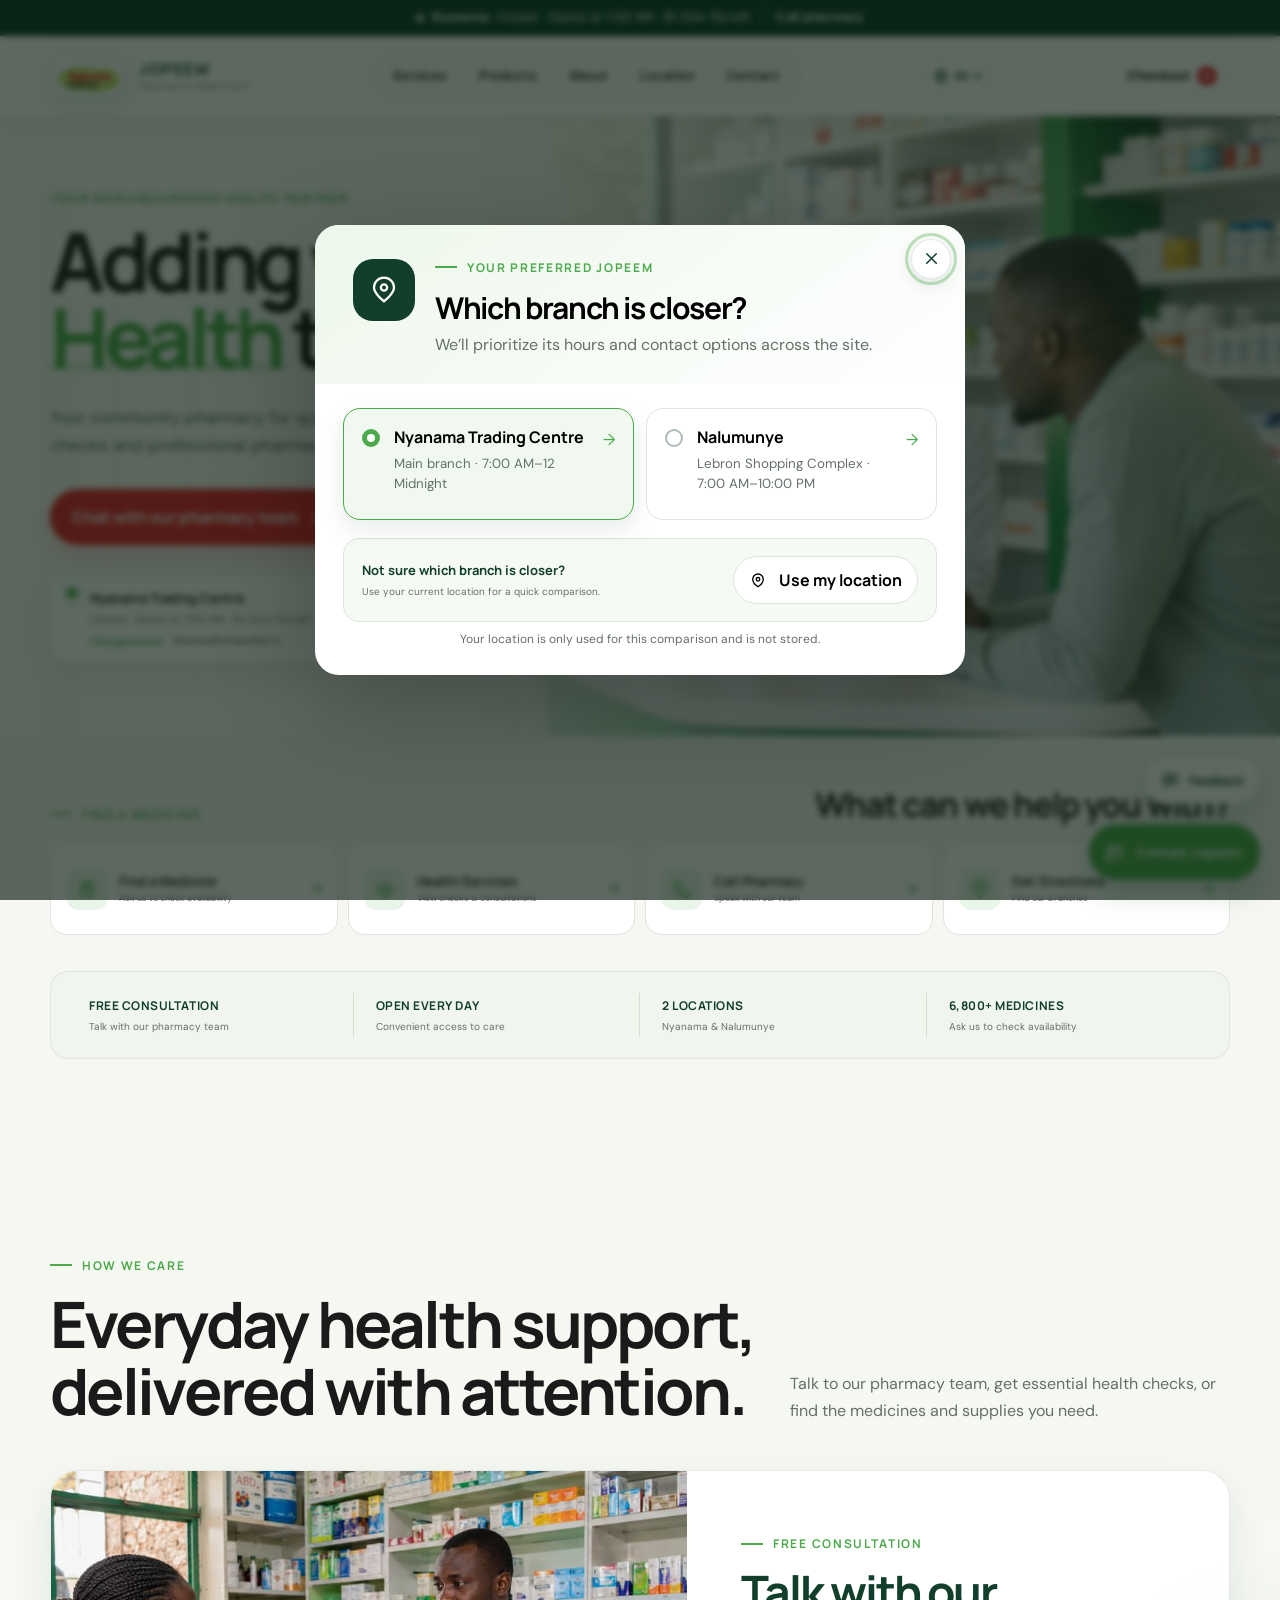
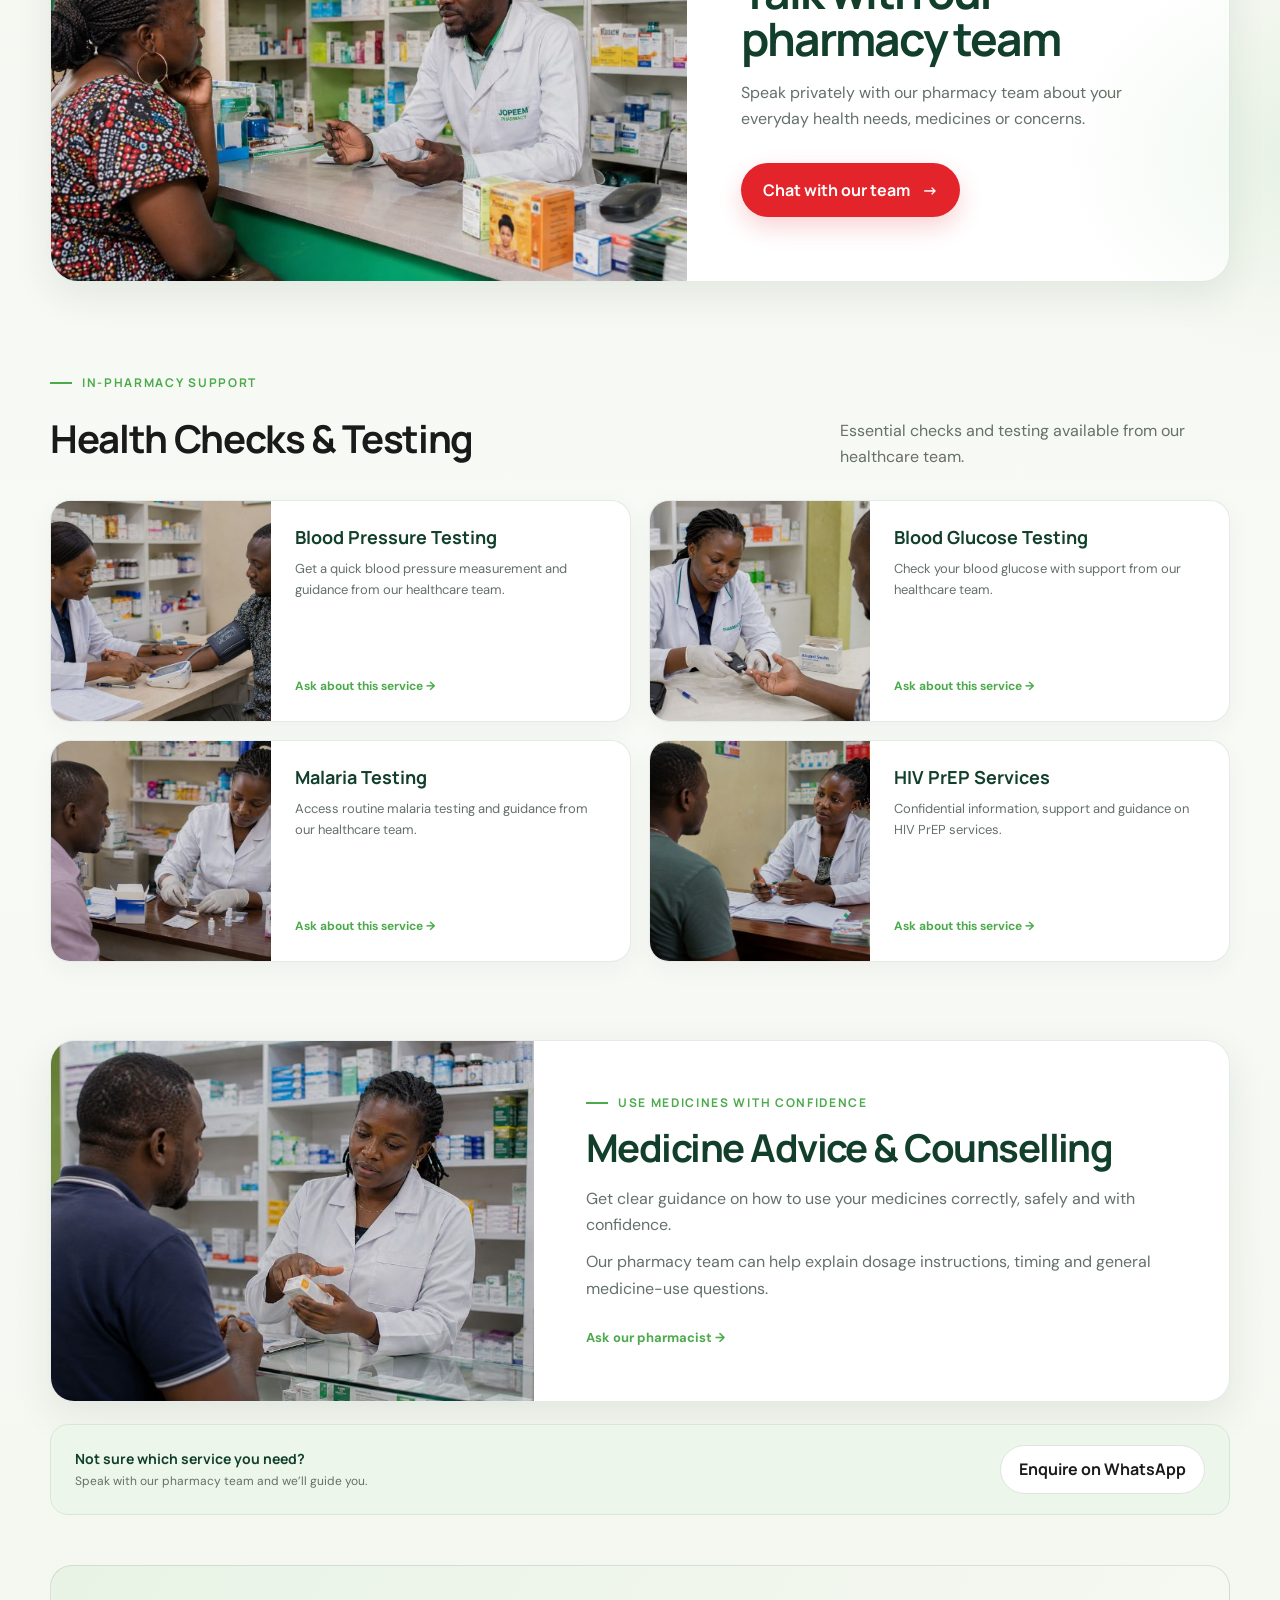
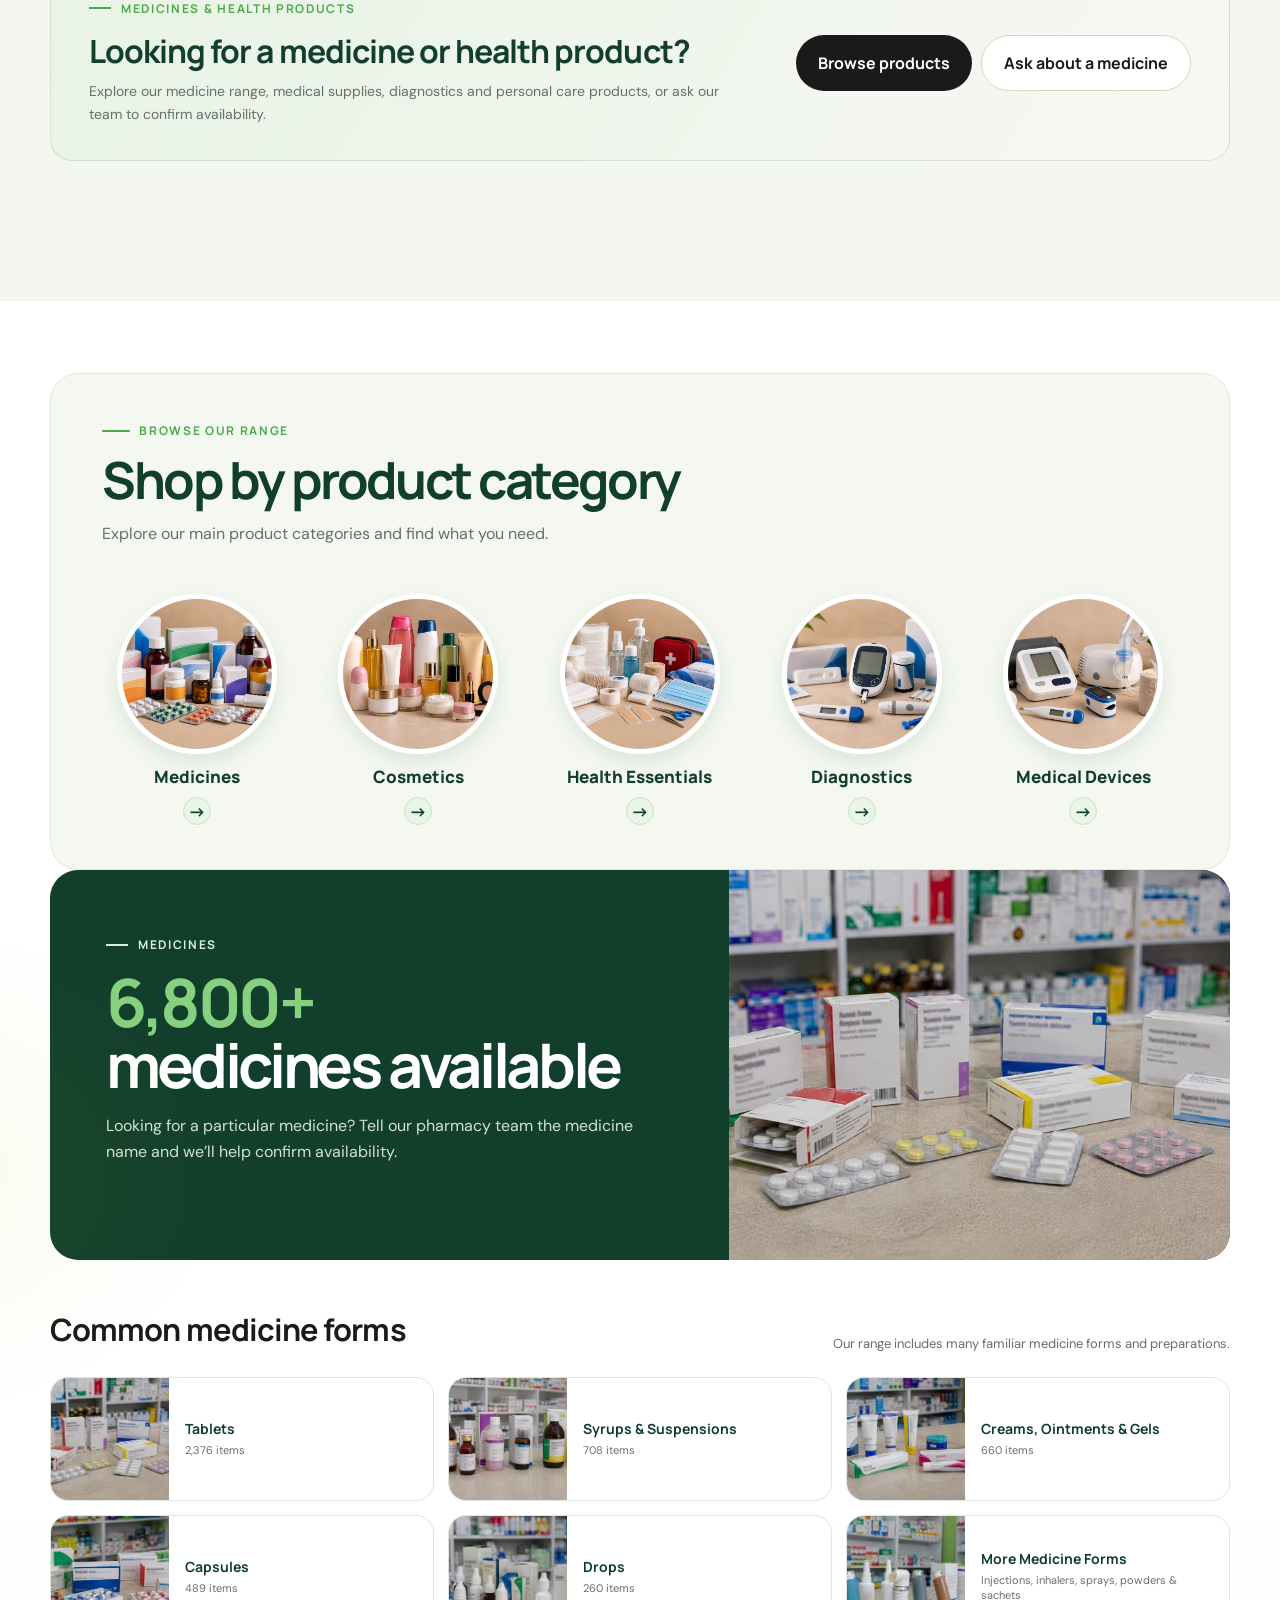
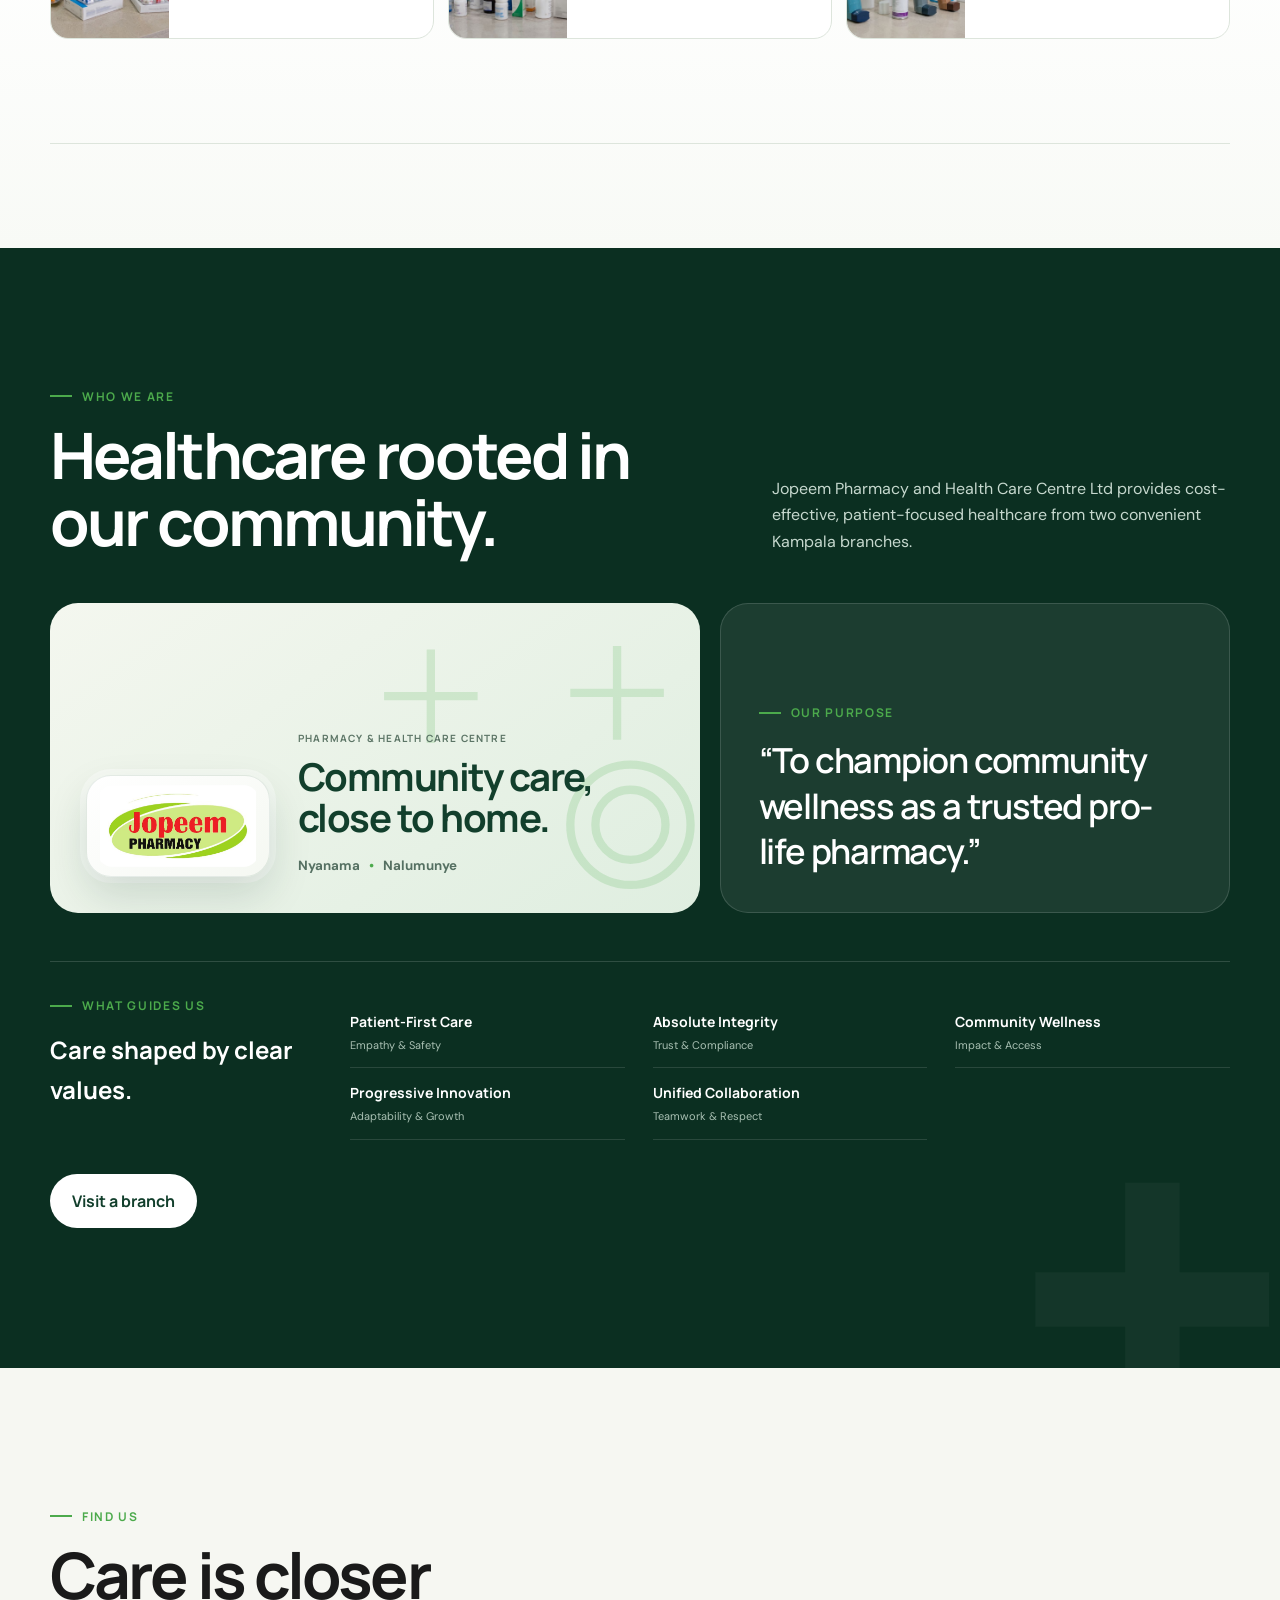
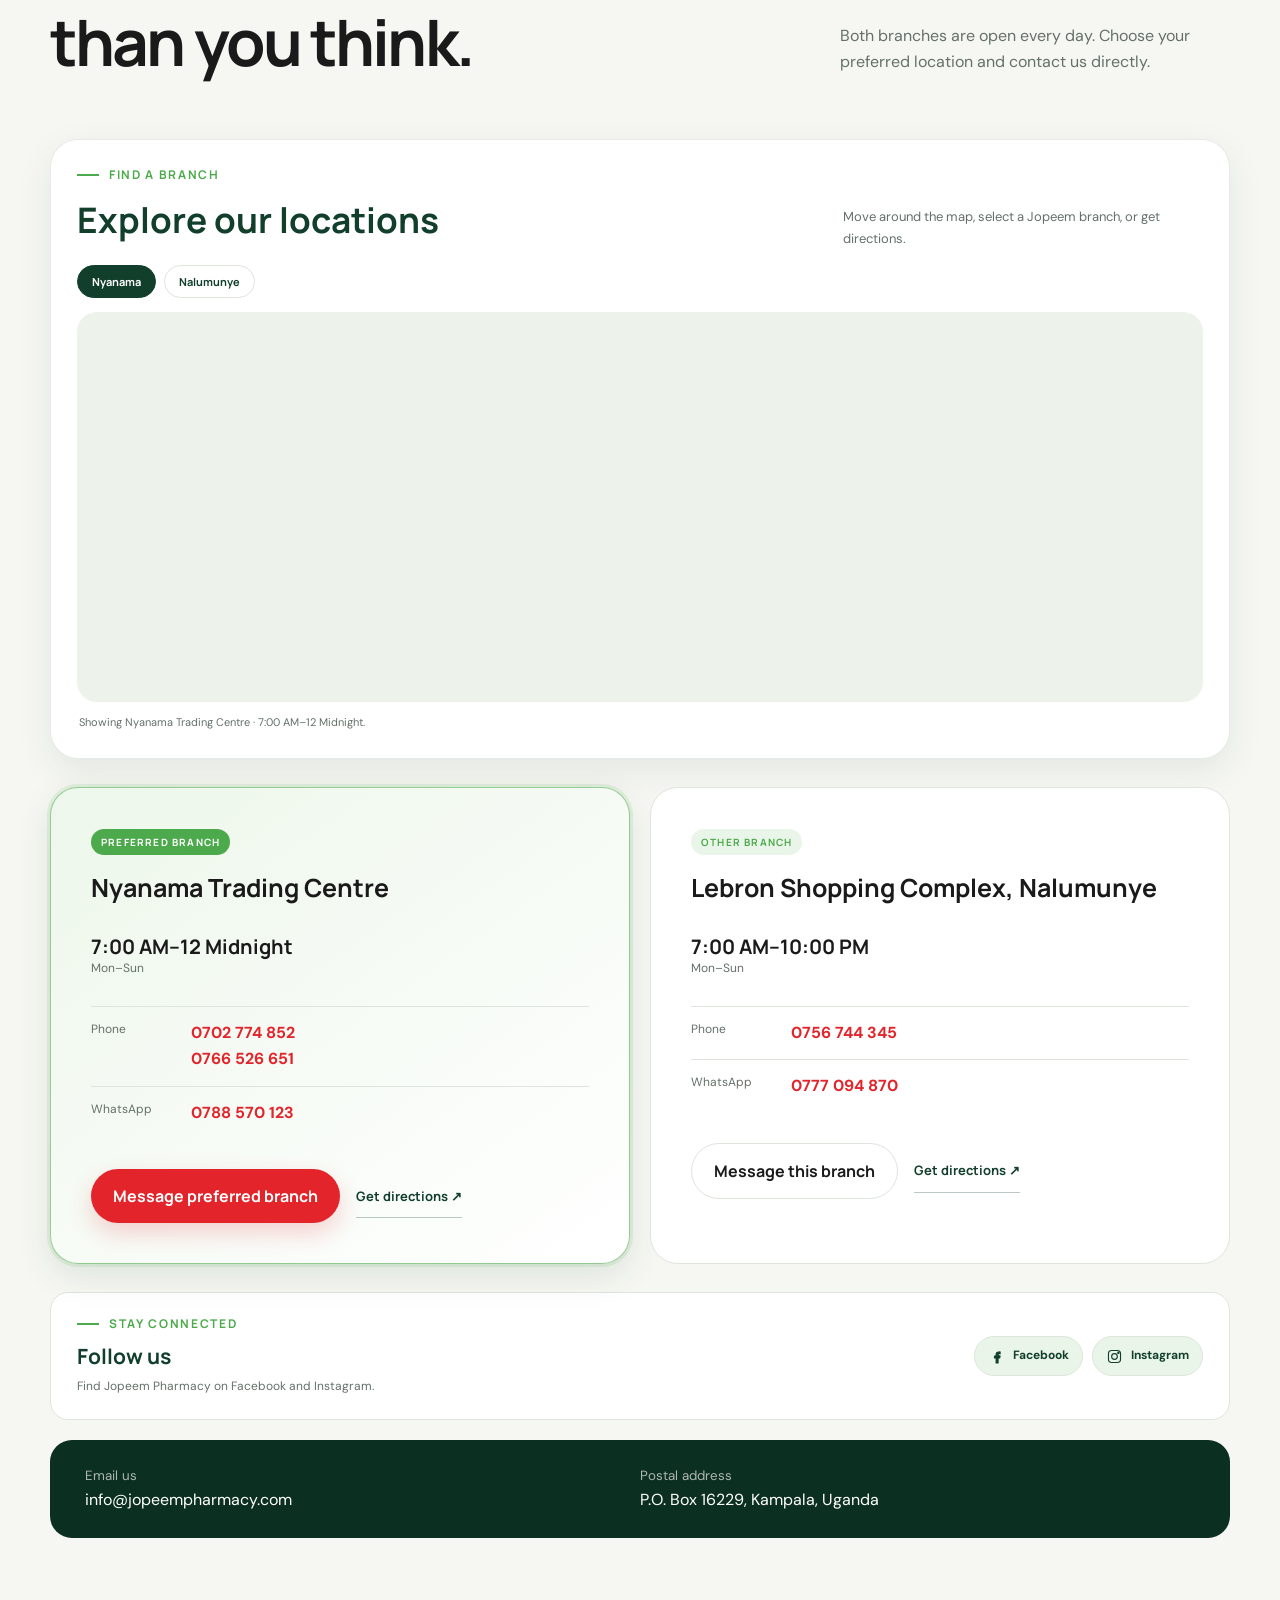
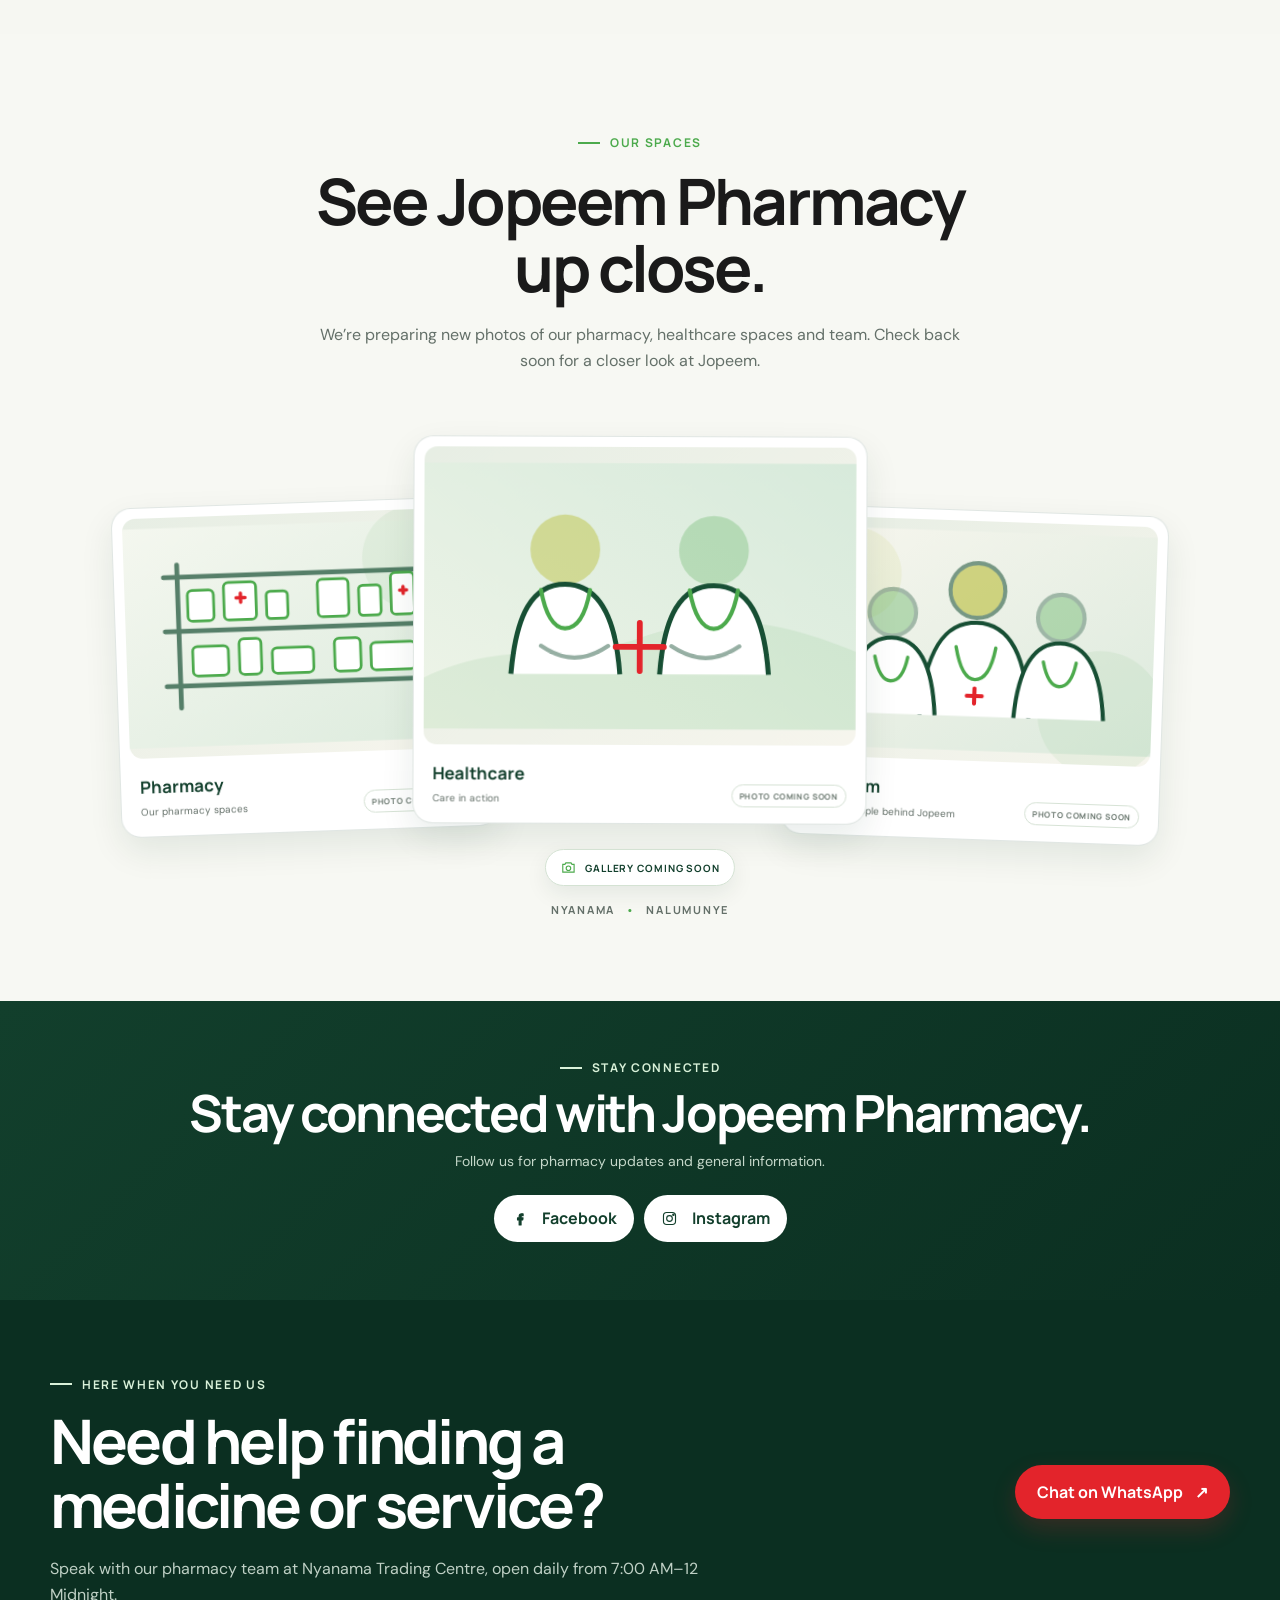
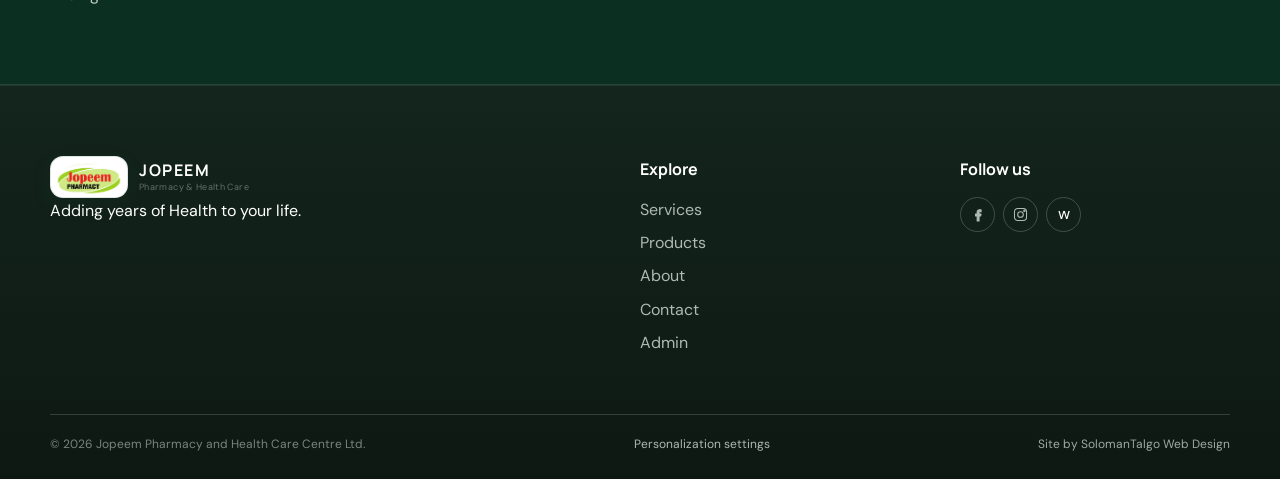
==== commit 2d756eca: "changes" ====
--- a/index.html
+++ b/index.html
@@ -17,7 +17,7 @@
   <link href="https://fonts.googleapis.com/css2?family=DM+Sans:wght@400;500;600;700&family=Manrope:wght@500;600;700;800&display=swap" rel="stylesheet">
   <link rel="preload" as="image" href="images/jopeem-hero.png" type="image/png" fetchpriority="high">
   <link rel="stylesheet" href="styles.css">
-  <script src="app.js" defer></script>
+  <script src="translations.js" defer></script><script src="app.js" defer></script><script src="public-i18n.js" defer></script>
 </head>
 <body>
   <a class="skip-link" href="#main">Skip to content</a>
@@ -28,11 +28,11 @@
       <span class="brand-mark"><img src="assets/Favicon/favicon.svg" alt="" width="44" height="44"></span><span><b>JOPEEM</b><small>Pharmacy & Health Care</small></span>
     </a>
     <nav id="nav" aria-label="Main navigation">
-      <a href="#services">Services</a><a href="#products">Products</a><a href="#about">About</a><a href="#contact">Location</a><a href="#contact">Contact</a>
-    </nav>
+      <a href="#services" data-i18n="nav.services">Services</a><a href="#products" data-i18n="nav.products">Products</a><a href="#about" data-i18n="nav.about">About</a><a href="#contact" data-i18n="nav.location">Location</a><a href="#contact" data-i18n="nav.contact">Contact</a>
+    </nav><div class="language-switcher" data-language-switcher><button class="language-toggle" type="button" data-language-toggle aria-haspopup="true" aria-expanded="false" aria-label="Choose language"><svg viewBox="0 0 24 24" aria-hidden="true"><circle cx="12" cy="12" r="9"/><path d="M3 12h18M12 3c2.2 2.5 3.3 5.5 3.3 9S14.2 19.5 12 21c-2.2-1.5-3.3-5.5-3.3-9S9.8 5.5 12 3z"/></svg><span data-language-current>EN</span><span aria-hidden="true">▾</span></button><div class="language-menu" data-language-menu role="menu" hidden><button type="button" role="menuitemradio" data-language-option="en" aria-checked="true">English</button><button type="button" role="menuitemradio" data-language-option="lg" aria-checked="false">Luganda</button></div></div>
     <div class="header-actions">
-      <button class="icon-button cart-button" data-open-cart aria-label="Open cart">Checkout <span class="cart-count">0</span></button>
-      <button class="icon-button menu-button" aria-controls="nav" aria-expanded="false">Menu</button>
+      <button class="icon-button cart-button" data-open-cart aria-label="Open cart"><span data-i18n="nav.checkout">Checkout</span> <span class="cart-count">0</span></button>
+      <button class="icon-button menu-button" aria-controls="nav" aria-expanded="false" data-i18n="nav.menu">Menu</button>
     </div>
   </header>
 
@@ -46,30 +46,30 @@
         <p class="hero-lead">Your community pharmacy for quality medicines, everyday health checks and professional pharmacy guidance.</p>
         <div class="hero-actions">
           <a class="button button-primary wa-link" href="#" data-wa-compose data-wa-context="general">Chat with our pharmacy team <span>↗</span></a>
-          <a class="button button-ghost" href="#products">Browse products</a>
+          <a class="button button-ghost" href="#products" data-i18n="actions.browseProducts">Browse products</a>
         </div>
         <div class="branch-pill"><span class="pulse"></span><div><b data-hero-branch>Nyanama Trading Centre</b><small data-hero-hours>Open today · 7:00 AM–12 Midnight</small><span class="branch-pill-links"><button type="button" data-open-branch>Change branch</button><a href="#contact">View both branches →</a></span></div></div>
       </div>
     </section>
 
     <section class="quick-actions wrap" aria-labelledby="quick-actions-title">
-      <div class="quick-actions-head"><p class="eyebrow">Quick help</p><h2 id="quick-actions-title">What can we help you with?</h2></div>
+      <div class="quick-actions-head"><p class="eyebrow" data-i18n="actions.findMedicine">Quick help</p><h2 id="quick-actions-title">What can we help you with?</h2></div>
       <div class="quick-actions-grid">
         <a class="quick-action wa-link" href="#">
           <span class="quick-action-icon" aria-hidden="true"><svg viewBox="0 0 24 24"><path d="M8 4h8v4H8zM6 8h12v12H6zM9 12h6M12 9v6"/></svg></span>
-          <span><b>Find a Medicine</b><small>Ask us to check availability</small></span><i aria-hidden="true">→</i>
+          <span><b data-i18n="actions.findMedicine">Find a Medicine</b><small>Ask us to check availability</small></span><i aria-hidden="true">→</i>
         </a>
         <a class="quick-action" href="#services">
           <span class="quick-action-icon" aria-hidden="true"><svg viewBox="0 0 24 24"><path d="M12 21s-7-4.3-7-10a4 4 0 0 1 7-2.8A4 4 0 0 1 19 11c0 5.7-7 10-7 10z"/><path d="M8.5 13h2l1-2.5 1.5 5 1-2.5h2"/></svg></span>
-          <span><b>Health Services</b><small>View checks &amp; consultations</small></span><i aria-hidden="true">→</i>
+          <span><b data-i18n="actions.healthServices">Health Services</b><small>View checks &amp; consultations</small></span><i aria-hidden="true">→</i>
         </a>
         <a class="quick-action" data-branch-call href="tel:+256702774852">
           <span class="quick-action-icon" aria-hidden="true"><svg viewBox="0 0 24 24"><path d="M7.2 3.5 10 7.8 8.3 10c1.2 2.5 3.2 4.5 5.7 5.7l2.2-1.7 4.3 2.8-.8 3.2c-.2.8-1 1.4-1.9 1.3C9.9 20.3 3.7 14.1 2.7 6.2c-.1-.9.5-1.7 1.3-1.9z"/></svg></span>
-          <span><b>Call Pharmacy</b><small>Speak with our team</small></span><i aria-hidden="true">→</i>
+          <span><b data-i18n="actions.callPharmacy">Call Pharmacy</b><small>Speak with our team</small></span><i aria-hidden="true">→</i>
         </a>
         <a class="quick-action" href="#contact">
           <span class="quick-action-icon" aria-hidden="true"><svg viewBox="0 0 24 24"><path d="M20 10c0 5-8 11-8 11S4 15 4 10a8 8 0 1 1 16 0z"/><circle cx="12" cy="10" r="2.5"/></svg></span>
-          <span><b>Get Directions</b><small>Find our branches</small></span><i aria-hidden="true">→</i>
+          <span><b data-i18n="actions.getDirections">Get Directions</b><small>Find our branches</small></span><i aria-hidden="true">→</i>
         </a>
       </div>
     </section>
@@ -78,10 +78,10 @@
 
     <section class="quick-access-section wrap" id="quick-access" hidden aria-labelledby="quick-access-title">
       <div class="quick-access-head">
-        <div><p class="eyebrow">Welcome back</p><h2 id="quick-access-title">Quick access</h2><p>Your shortcuts, based on your recent activity.</p></div>
+        <div><p class="eyebrow" data-i18n="quickAccess.welcome">Welcome back</p><h2 id="quick-access-title" data-i18n="quickAccess.title">Quick access</h2><p>Your shortcuts, based on your recent activity.</p></div>
       </div>
       <div id="quick-access-items" class="quick-access-items"></div>
-      <button class="quick-access-preferences" type="button" id="open-preferences">Manage preferences</button>
+      <button class="quick-access-preferences" type="button" id="open-preferences" data-i18n="actions.managePreferences">Manage preferences</button>
     </section>
 
     <section class="trust-strip wrap" aria-label="Why choose Jopeem">
@@ -101,7 +101,7 @@
         <article class="service-feature">
           <div class="service-feature-media"><img src="assets/images/freeconsultation-compressed.jpg" alt="Pharmacist speaking with a customer during a consultation"></div>
           <div class="service-feature-copy">
-            <p class="eyebrow">Free consultation</p>
+            <p class="eyebrow" data-i18n="common.freeConsultation">Free consultation</p>
             <h3>Talk with our pharmacy team</h3>
             <p>Speak privately with our pharmacy team about your everyday health needs, medicines or concerns.</p>
             <a class="button button-primary wa-link" href="#" data-wa-message="Hello Jopeem Pharmacy, I&apos;d like to ask about a free consultation.">Chat with our team <span>→</span></a>
@@ -151,7 +151,7 @@
 
         <div class="services-catalog-bridge">
           <div><p class="eyebrow">Medicines &amp; health products</p><h3>Looking for a medicine or health product?</h3><p>Explore our medicine range, medical supplies, diagnostics and personal care products, or ask our team to confirm availability.</p></div>
-          <div class="services-catalog-actions"><a class="button button-dark" href="#products">Browse products</a><a class="button button-ghost medicine-enquiry-trigger" href="#">Ask about a medicine</a></div>
+          <div class="services-catalog-actions"><a class="button button-dark" href="#products" data-i18n="actions.browseProducts">Browse products</a><a class="button button-ghost medicine-enquiry-trigger" href="#">Ask about a medicine</a></div>
         </div>
       </div>
     </section>
@@ -260,7 +260,7 @@
     <div class="branch-grid">
       <article class="branch-card primary-branch selected-branch" data-branch-card="nyanama"><span class="branch-label" data-branch-label>Main branch</span><h3>Nyanama Trading Centre</h3><p class="hours">7:00 AM–12 Midnight <small>Mon–Sun</small></p><dl><div><dt>Phone</dt><dd><a href="tel:+256702774852">0702 774 852</a><br><a href="tel:+256766526651">0766 526 651</a></dd></div><div><dt>WhatsApp</dt><dd><a href="https://wa.me/256788570123">0788 570 123</a></dd></div></dl><div class="branch-actions"><a class="button button-primary branch-wa-link" data-branch-wa="nyanama" href="https://wa.me/256788570123">Message this branch</a><a class="branch-directions" href="https://www.google.com/maps/search/?api=1&amp;query=Jopeem+Pharmacy+Nyanama+Trading+Centre" target="_blank" rel="noopener">Get directions ↗</a></div></article>
       <article class="branch-card" data-branch-card="nalumunye"><span class="branch-label" data-branch-label>Branch 02</span><h3>Lebron Shopping Complex, Nalumunye</h3><p class="hours">7:00 AM–10:00 PM <small>Mon–Sun</small></p><dl><div><dt>Phone</dt><dd><a href="tel:+256756744345">0756 744 345</a></dd></div><div><dt>WhatsApp</dt><dd><a href="https://wa.me/256777094870">0777 094 870</a></dd></div></dl><div class="branch-actions"><a class="button button-outline branch-wa-link" data-branch-wa="nalumunye" href="https://wa.me/256777094870">Message this branch</a><a class="branch-directions" href="https://www.google.com/maps/search/?api=1&amp;query=Jopeem+Pharmacy+Lebron+Shopping+Complex+Nalumunye" target="_blank" rel="noopener">Get directions ↗</a></div></article>
-    </div><div class="contact-social-block"><div><p class="eyebrow">Stay connected</p><h3>Follow Jopeem</h3><p>Find Jopeem Pharmacy on Facebook and Instagram.</p></div><div class="contact-social-links"><a href="https://www.facebook.com/profile.php?id=100067541329542" target="_blank" rel="noopener noreferrer" aria-label="Visit Jopeem Pharmacy on Facebook"><svg viewBox="0 0 24 24" aria-hidden="true"><path d="M14.2 21v-7h2.4l.4-2.8h-2.8V9.4c0-.8.2-1.4 1.4-1.4h1.5V5.5c-.3 0-1.1.1-2.1.1-2.1 0-3.5 1.3-3.5 3.6v2.2H9.2V14h2.3v7h2.7z"/></svg><span>Facebook</span></a><a href="https://www.instagram.com/jopeempharmacy/" target="_blank" rel="noopener noreferrer" aria-label="Visit Jopeem Pharmacy on Instagram"><svg viewBox="0 0 24 24" aria-hidden="true"><rect x="3.5" y="3.5" width="17" height="17" rx="4.5"/><circle cx="12" cy="12" r="4"/><circle cx="17.5" cy="6.8" r="1"/></svg><span>Instagram</span></a></div></div><div class="contact-bar"><div><small>Email us</small><a href="mailto:info@jopeempharmacy.com">info@jopeempharmacy.com</a></div><div><small>Postal address</small><span>P.O. Box 16229, Kampala, Uganda</span></div></div></div></section>
+    </div><div class="contact-social-block"><div><p class="eyebrow">Stay connected</p><h3 data-i18n="common.follow">Follow Jopeem</h3><p>Find Jopeem Pharmacy on Facebook and Instagram.</p></div><div class="contact-social-links"><a href="https://www.facebook.com/profile.php?id=100067541329542" target="_blank" rel="noopener noreferrer" aria-label="Visit Jopeem Pharmacy on Facebook"><svg viewBox="0 0 24 24" aria-hidden="true"><path d="M14.2 21v-7h2.4l.4-2.8h-2.8V9.4c0-.8.2-1.4 1.4-1.4h1.5V5.5c-.3 0-1.1.1-2.1.1-2.1 0-3.5 1.3-3.5 3.6v2.2H9.2V14h2.3v7h2.7z"/></svg><span>Facebook</span></a><a href="https://www.instagram.com/jopeempharmacy/" target="_blank" rel="noopener noreferrer" aria-label="Visit Jopeem Pharmacy on Instagram"><svg viewBox="0 0 24 24" aria-hidden="true"><rect x="3.5" y="3.5" width="17" height="17" rx="4.5"/><circle cx="12" cy="12" r="4"/><circle cx="17.5" cy="6.8" r="1"/></svg><span>Instagram</span></a></div></div><div class="contact-bar"><div><small>Email us</small><a href="mailto:info@jopeempharmacy.com">info@jopeempharmacy.com</a></div><div><small>Postal address</small><span>P.O. Box 16229, Kampala, Uganda</span></div></div></div></section>
 
     <section class="section gallery" data-gallery>
       <div class="wrap">
@@ -333,11 +333,11 @@
         <p class="gallery-locations">Nyanama <span>•</span> Nalumunye</p>
       </div>
     </section>
-    <section class="follow-jopeem"><div class="wrap"><p class="eyebrow">Follow Jopeem</p><h2>Stay connected with Jopeem Pharmacy.</h2><p>Follow us for pharmacy updates and general information.</p><div class="follow-jopeem-links"><a class="button button-white" href="https://www.facebook.com/profile.php?id=100067541329542" target="_blank" rel="noopener noreferrer" aria-label="Visit Jopeem Pharmacy on Facebook"><svg viewBox="0 0 24 24" aria-hidden="true"><path d="M14.2 21v-7h2.4l.4-2.8h-2.8V9.4c0-.8.2-1.4 1.4-1.4h1.5V5.5c-.3 0-1.1-.1-2.1-.1-2.1 0-3.5 1.3-3.5 3.6v2.2H9.2V14h2.3v7h2.7z"/></svg>Facebook</a><a class="button button-white" href="https://www.instagram.com/jopeempharmacy/" target="_blank" rel="noopener noreferrer" aria-label="Visit Jopeem Pharmacy on Instagram"><svg viewBox="0 0 24 24" aria-hidden="true"><rect x="3.5" y="3.5" width="17" height="17" rx="4.5"/><circle cx="12" cy="12" r="4"/><circle cx="17.5" cy="6.8" r="1"/></svg>Instagram</a></div></div></section>
+    <section class="follow-jopeem"><div class="wrap"><p class="eyebrow" data-i18n="common.stayConnected">Follow Jopeem</p><h2>Stay connected with Jopeem Pharmacy.</h2><p>Follow us for pharmacy updates and general information.</p><div class="follow-jopeem-links"><a class="button button-white" href="https://www.facebook.com/profile.php?id=100067541329542" target="_blank" rel="noopener noreferrer" aria-label="Visit Jopeem Pharmacy on Facebook"><svg viewBox="0 0 24 24" aria-hidden="true"><path d="M14.2 21v-7h2.4l.4-2.8h-2.8V9.4c0-.8.2-1.4 1.4-1.4h1.5V5.5c-.3 0-1.1-.1-2.1-.1-2.1 0-3.5 1.3-3.5 3.6v2.2H9.2V14h2.3v7h2.7z"/></svg>Facebook</a><a class="button button-white" href="https://www.instagram.com/jopeempharmacy/" target="_blank" rel="noopener noreferrer" aria-label="Visit Jopeem Pharmacy on Instagram"><svg viewBox="0 0 24 24" aria-hidden="true"><rect x="3.5" y="3.5" width="17" height="17" rx="4.5"/><circle cx="12" cy="12" r="4"/><circle cx="17.5" cy="6.8" r="1"/></svg>Instagram</a></div></div></section>
     <section class="closing-cta"><div class="wrap"><div><p class="eyebrow light">Here when you need us</p><h2>Need help finding a medicine or service?</h2><p>Speak with our pharmacy team at <span data-closing-branch>Nyanama Trading Centre</span>, open daily from <span data-closing-hours>7:00 AM–12 Midnight</span>.</p></div><a class="button button-primary wa-link" href="#" data-wa-compose data-wa-context="help">Chat on WhatsApp <span>↗</span></a></div></section>
   </main>
 
-  <footer><div class="wrap footer-grid"><div><a class="brand footer-brand" href="#top"><span class="brand-mark"><img src="assets/Favicon/favicon.svg" alt="" width="44" height="44"></span><span><b>JOPEEM</b><small>Pharmacy & Health Care</small></span></a><p>Adding years of Health to your life.</p></div><div><b>Explore</b><a href="#services">Services</a><a href="#products">Products</a><a href="#about">About</a><a href="#contact">Contact</a><a href="dashboard.html" aria-label="Open admin dashboard">Admin</a></div><div><b>Follow us</b><div class="socials"><a class="social-link" href="https://www.facebook.com/profile.php?id=100067541329542" target="_blank" rel="noopener noreferrer" aria-label="Visit Jopeem Pharmacy on Facebook" title="Facebook"><svg viewBox="0 0 24 24" aria-hidden="true"><path d="M14.2 21v-7h2.4l.4-2.8h-2.8V9.4c0-.8.2-1.4 1.4-1.4h1.5V5.5c-.3 0-1.1-.1-2.1-.1-2.1 0-3.5 1.3-3.5 3.6v2.2H9.2V14h2.3v7h2.7z"/></svg><span class="sr-only">Facebook</span></a><a class="social-link" href="https://www.instagram.com/jopeempharmacy/" target="_blank" rel="noopener noreferrer" aria-label="Visit Jopeem Pharmacy on Instagram" title="Instagram"><svg viewBox="0 0 24 24" aria-hidden="true"><rect x="3.5" y="3.5" width="17" height="17" rx="4.5"/><circle cx="12" cy="12" r="4"/><circle cx="17.5" cy="6.8" r="1"/></svg><span class="sr-only">Instagram</span></a><a class="wa-link" href="#" aria-label="WhatsApp">w</a></div></div></div><div class="wrap copyright"><span>© 2026 Jopeem Pharmacy and Health Care Centre Ltd.</span><button class="text-button preferences-footer-link" type="button" id="open-preferences-footer">Personalization settings</button><a class="site-credit" href="https://solomantalgo.com" target="_blank" rel="noopener">Site by SolomanTalgo Web Design</a></div></footer>
+  <footer><div class="wrap footer-grid"><div><a class="brand footer-brand" href="#top"><span class="brand-mark"><img src="assets/Favicon/favicon.svg" alt="" width="44" height="44"></span><span><b>JOPEEM</b><small>Pharmacy & Health Care</small></span></a><p>Adding years of Health to your life.</p></div><div><b>Explore</b><a href="#services" data-i18n="nav.services" data-i18n="nav.services">Services</a><a href="#products" data-i18n="nav.products">Products</a><a href="#about" data-i18n="nav.about">About</a><a href="#contact" data-i18n="nav.contact">Contact</a><a href="dashboard.html" aria-label="Open admin dashboard">Admin</a></div><div><b data-i18n="common.follow">Follow us</b><div class="socials"><a class="social-link" href="https://www.facebook.com/profile.php?id=100067541329542" target="_blank" rel="noopener noreferrer" aria-label="Visit Jopeem Pharmacy on Facebook" title="Facebook"><svg viewBox="0 0 24 24" aria-hidden="true"><path d="M14.2 21v-7h2.4l.4-2.8h-2.8V9.4c0-.8.2-1.4 1.4-1.4h1.5V5.5c-.3 0-1.1-.1-2.1-.1-2.1 0-3.5 1.3-3.5 3.6v2.2H9.2V14h2.3v7h2.7z"/></svg><span class="sr-only">Facebook</span></a><a class="social-link" href="https://www.instagram.com/jopeempharmacy/" target="_blank" rel="noopener noreferrer" aria-label="Visit Jopeem Pharmacy on Instagram" title="Instagram"><svg viewBox="0 0 24 24" aria-hidden="true"><rect x="3.5" y="3.5" width="17" height="17" rx="4.5"/><circle cx="12" cy="12" r="4"/><circle cx="17.5" cy="6.8" r="1"/></svg><span class="sr-only">Instagram</span></a><a class="wa-link" href="#" aria-label="WhatsApp">w</a></div></div></div><div class="wrap copyright"><span>© 2026 Jopeem Pharmacy and Health Care Centre Ltd.</span><button class="text-button preferences-footer-link" type="button" id="open-preferences-footer">Personalization settings</button><a class="site-credit" href="https://solomantalgo.com" target="_blank" rel="noopener">Site by SolomanTalgo Web Design</a></div></footer>
 
   <div class="feedback-launcher">
     <button class="feedback-fab" type="button" id="open-feedback" aria-haspopup="dialog" aria-controls="feedback-dialog">
@@ -382,11 +382,11 @@
     <button class="dialog-close" type="button" data-close-dialog aria-label="Close feedback form"><svg viewBox="0 0 24 24" aria-hidden="true"><path d="M6 6l12 12"></path><path d="M18 6 6 18"></path></svg></button>
     <div class="feedback-head">
       <span class="feedback-icon" aria-hidden="true"><svg viewBox="0 0 24 24"><path d="M5 5.5h14v10H10l-5 3v-13Z"></path><path d="M8 9.5h8M8 12.5h5"></path></svg></span>
-      <div><p class="eyebrow">Help us improve</p><h2 id="feedback-title">Share your feedback</h2><p>Your thoughts help us make Jopeem better.</p></div>
+      <div><p class="eyebrow">Help us improve</p><h2 id="feedback-title" data-i18n="common.feedback">Share your feedback</h2><p>Your thoughts help us make Jopeem better.</p></div>
     </div>
     <form id="feedback-form" novalidate>
       <fieldset class="feedback-rating-field">
-        <legend>How would you rate your experience? <span aria-hidden="true">*</span></legend>
+        <legend data-i18n="common.rating">How would you rate your experience? <span aria-hidden="true">*</span></legend>
         <div class="feedback-stars" role="group" aria-label="Rating from 1 to 5 stars">
           <button type="button" class="feedback-star" data-feedback-rating="1" aria-label="1 star" aria-pressed="false">★</button>
           <button type="button" class="feedback-star" data-feedback-rating="2" aria-label="2 stars" aria-pressed="false">★</button>
@@ -397,7 +397,7 @@
         <input type="hidden" name="rating" id="feedback-rating" value="">
         <small class="feedback-field-error" id="feedback-rating-error" hidden>Please choose a rating.</small>
       </fieldset>
-      <label class="feedback-label">Feedback type <span aria-hidden="true">*</span>
+      <label class="feedback-label" data-i18n="common.feedbackType">Feedback type <span aria-hidden="true">*</span>
         <select name="feedbackType" id="feedback-type" required>
           <option value="">Choose a topic</option>
           <option>Website experience</option>
@@ -408,13 +408,13 @@
         </select>
       </label>
       <div class="feedback-branch-display"><span>Branch</span><strong id="feedback-branch">Nyanama Trading Centre</strong></div>
-      <label class="feedback-label">Comment <span class="feedback-optional">(optional)</span>
+      <label class="feedback-label" data-i18n="common.comment">Comment <span class="feedback-optional">(optional)</span>
         <textarea name="comment" id="feedback-comment" maxlength="500" rows="4" placeholder="Tell us more about your experience..."></textarea>
         <small class="feedback-count"><span id="feedback-count">0</span>/500</small>
       </label>
       <p class="feedback-privacy">Please don't include private medical information.</p>
       <p class="feedback-status" id="feedback-status" role="status" aria-live="polite" hidden></p>
-      <button class="button button-primary feedback-submit" type="submit" id="feedback-submit">Submit feedback</button>
+      <button class="button button-primary feedback-submit" type="submit" id="feedback-submit" data-i18n="actions.submit">Submit feedback</button>
     </form>
   </dialog>
 
--- a/styles.css
+++ b/styles.css
@@ -373,3 +373,6 @@
 @media(max-width:767px){.quick-access-section{padding:24px 0 18px}.quick-access-head{margin-bottom:16px}.quick-access-head h2{font-size:1.75rem}.quick-access-items{display:flex;gap:10px;overflow-x:auto;padding:3px 2px 12px;scroll-snap-type:x mandatory;scrollbar-width:none;overscroll-behavior-inline:contain}.quick-access-items::-webkit-scrollbar{display:none}.quick-access-card{flex:0 0 clamp(258px,78vw,320px);min-height:150px;scroll-snap-align:start}.quick-access-preferences{margin-top:10px}.quick-access-empty{align-items:stretch;flex-direction:column;gap:12px;flex:0 0 78vw}.quick-access-empty .button{align-self:flex-start}.quick-access-prompt{flex:0 0 78vw}}
 @media(max-width:390px){.quick-access-card{flex-basis:78vw}.quick-access-empty{flex-basis:78vw}}
 @media(prefers-reduced-motion:reduce){.quick-access-card,.quick-access-card>i,.quick-access-preferences::after{transition:none}}
+.language-switcher{position:relative;z-index:20}.language-toggle{display:inline-flex;align-items:center;gap:6px;min-height:36px;padding:7px 10px;border:1px solid var(--line);border-radius:999px;background:#fff;color:var(--deep);font:700 11px Manrope;cursor:pointer}.language-toggle svg{width:16px;height:16px;fill:none;stroke:currentColor;stroke-width:1.7;stroke-linecap:round}.language-toggle:focus-visible,.language-menu button:focus-visible{outline:3px solid rgba(76,170,76,.24);outline-offset:2px}.language-menu{position:absolute;top:calc(100% + 7px);right:0;display:grid;min-width:118px;padding:5px;border:1px solid var(--line);border-radius:12px;background:#fff;box-shadow:0 12px 30px rgba(18,63,44,.12)}.language-menu[hidden]{display:none}.language-menu button{padding:9px 10px;border:0;border-radius:8px;background:transparent;color:var(--deep);font:600 12px Manrope;text-align:left;cursor:pointer}.language-menu button:hover,.language-menu button[aria-checked=true]{background:var(--soft-green)}
+(max-width:700px){.site-header .language-switcher{order:1}.site-header .header-actions{gap:7px}.language-toggle{min-height:34px;padding-inline:8px}.language-toggle svg{width:15px;height:15px}.language-menu{right:-2px}}
+(prefers-reduced-motion:reduce){.language-menu button{transition:none}}
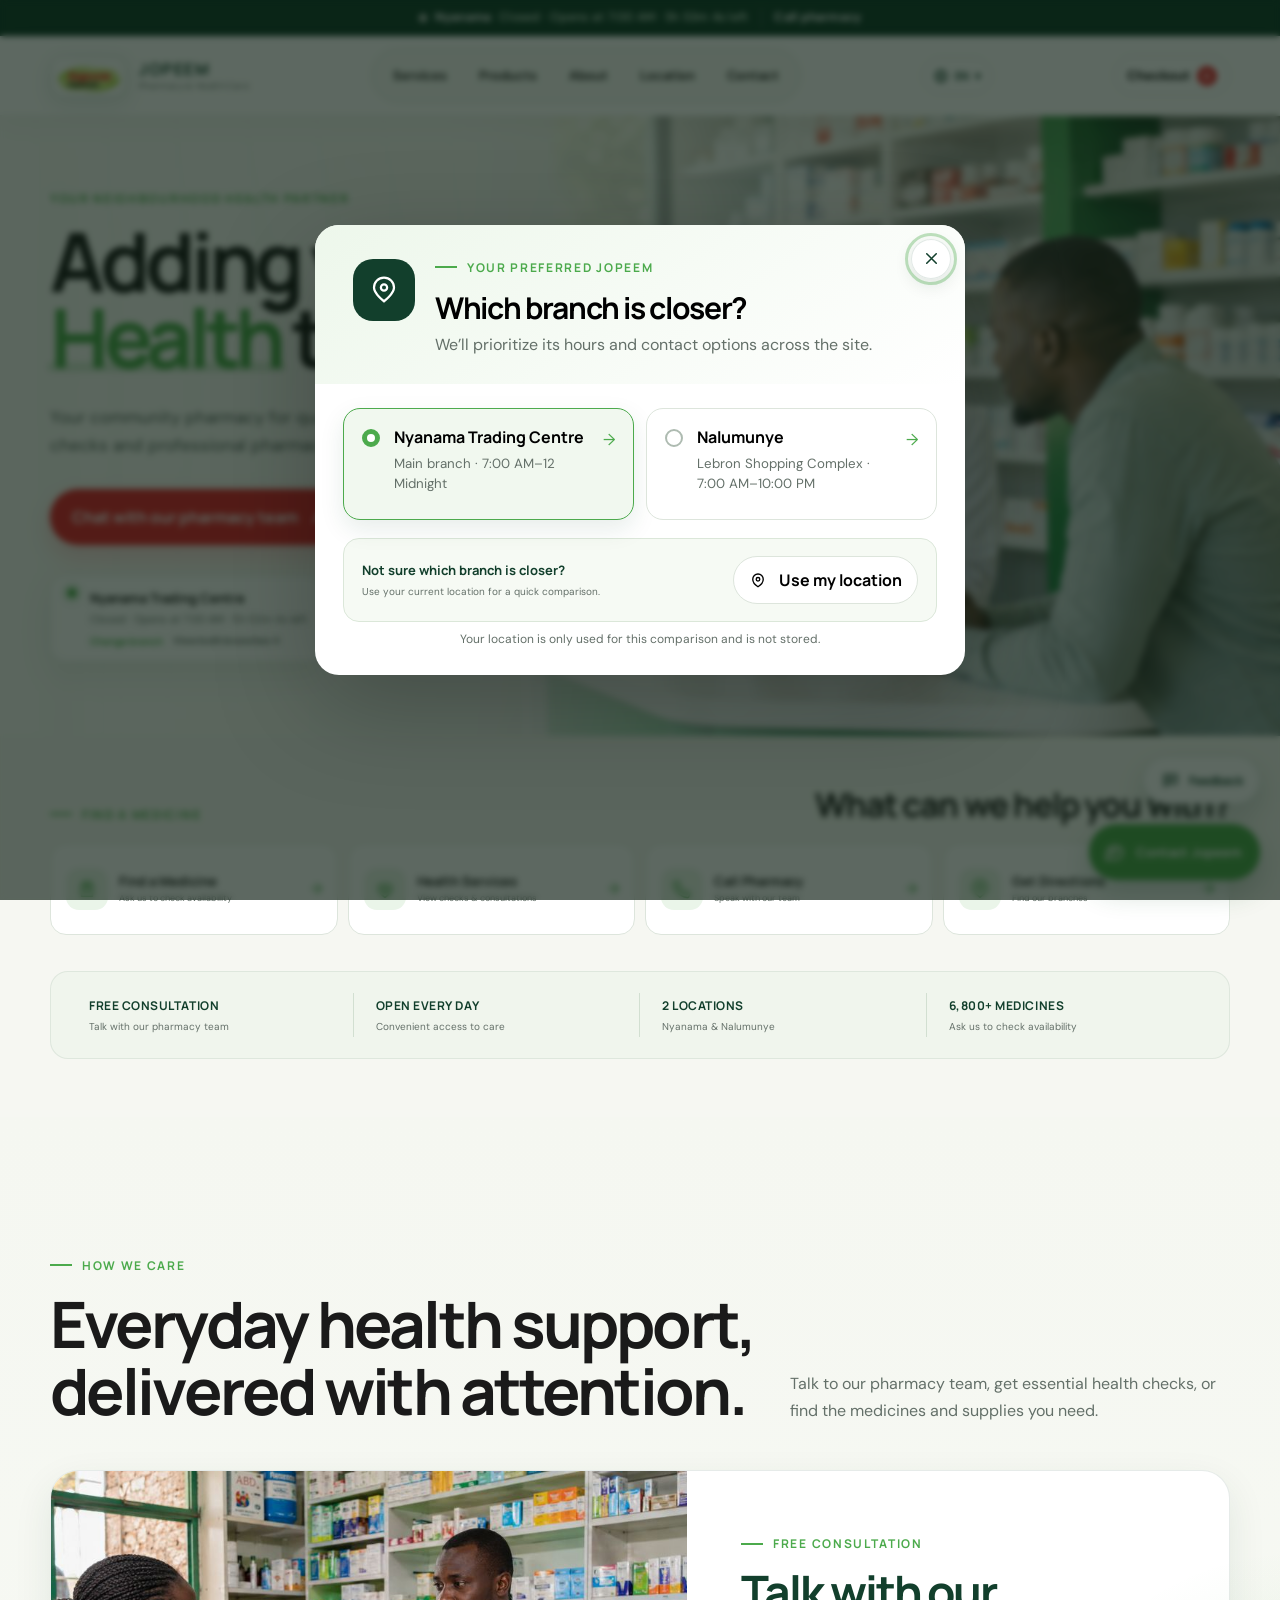
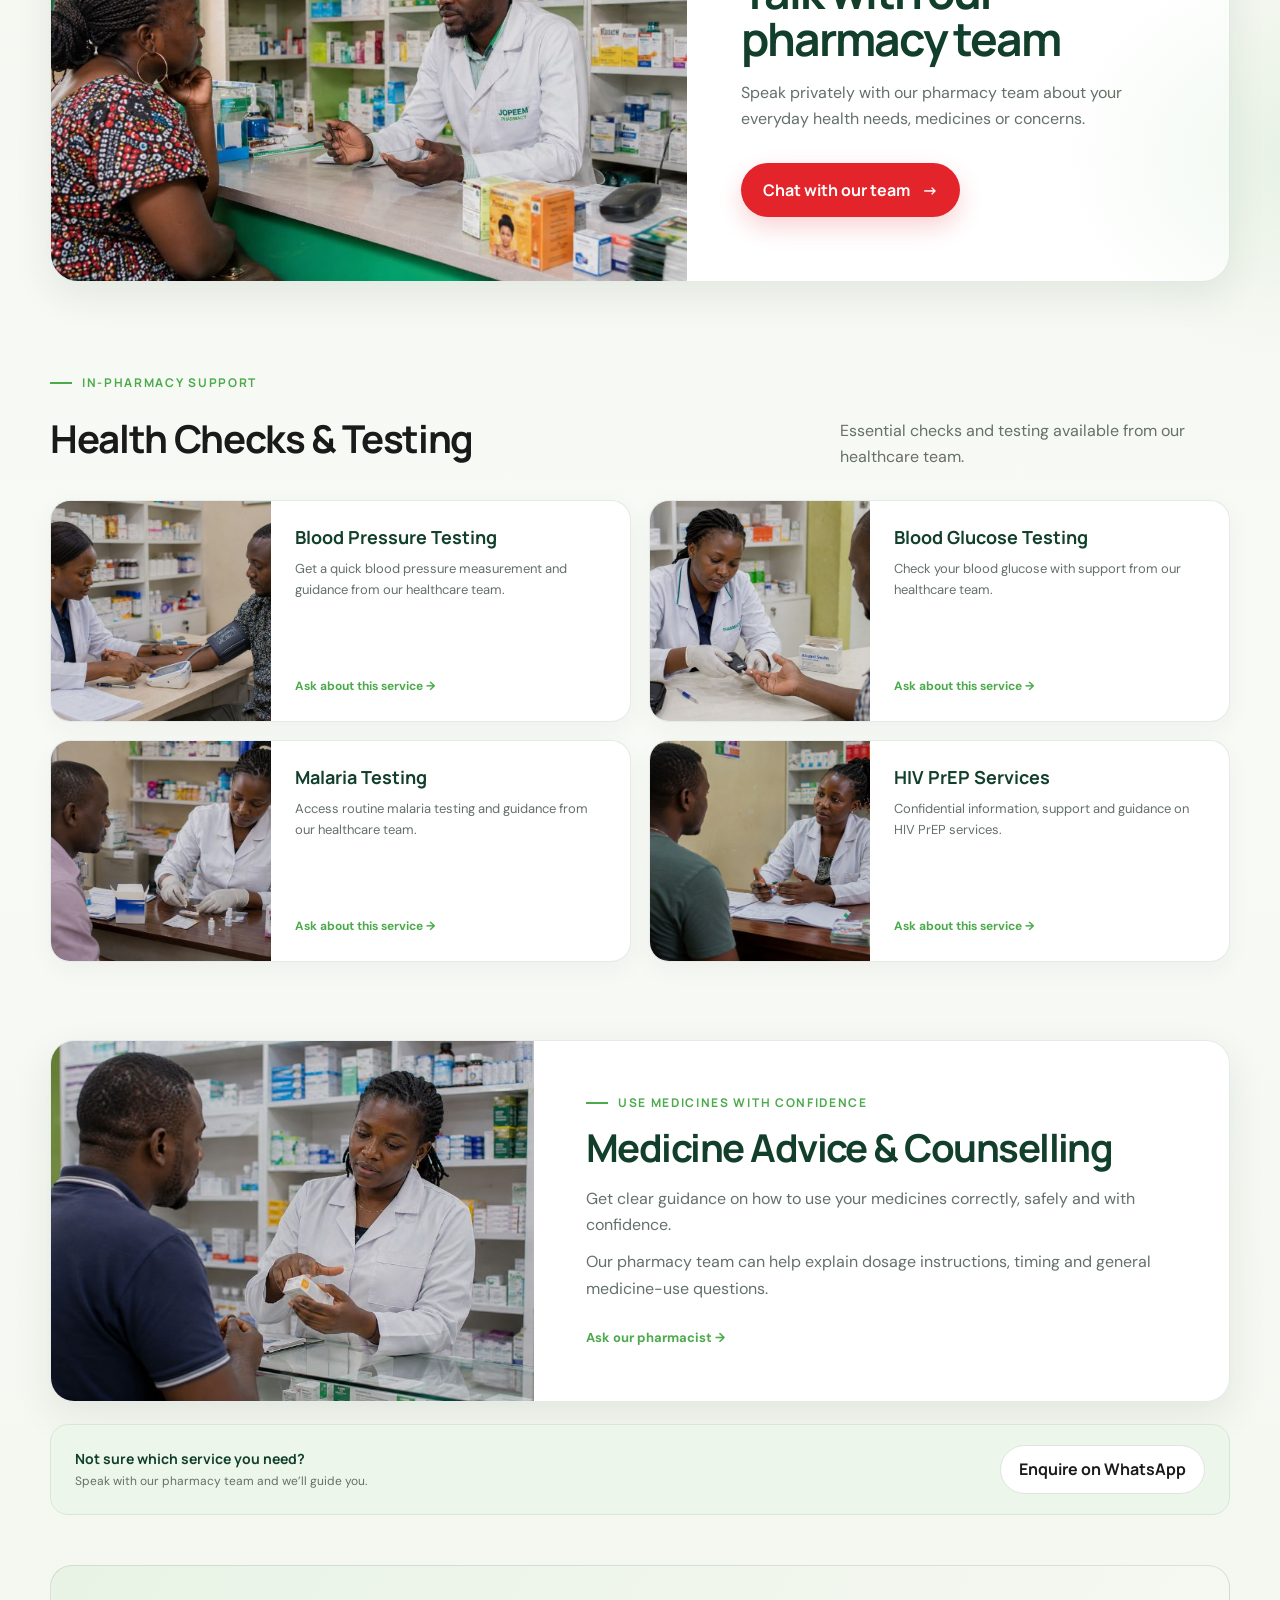
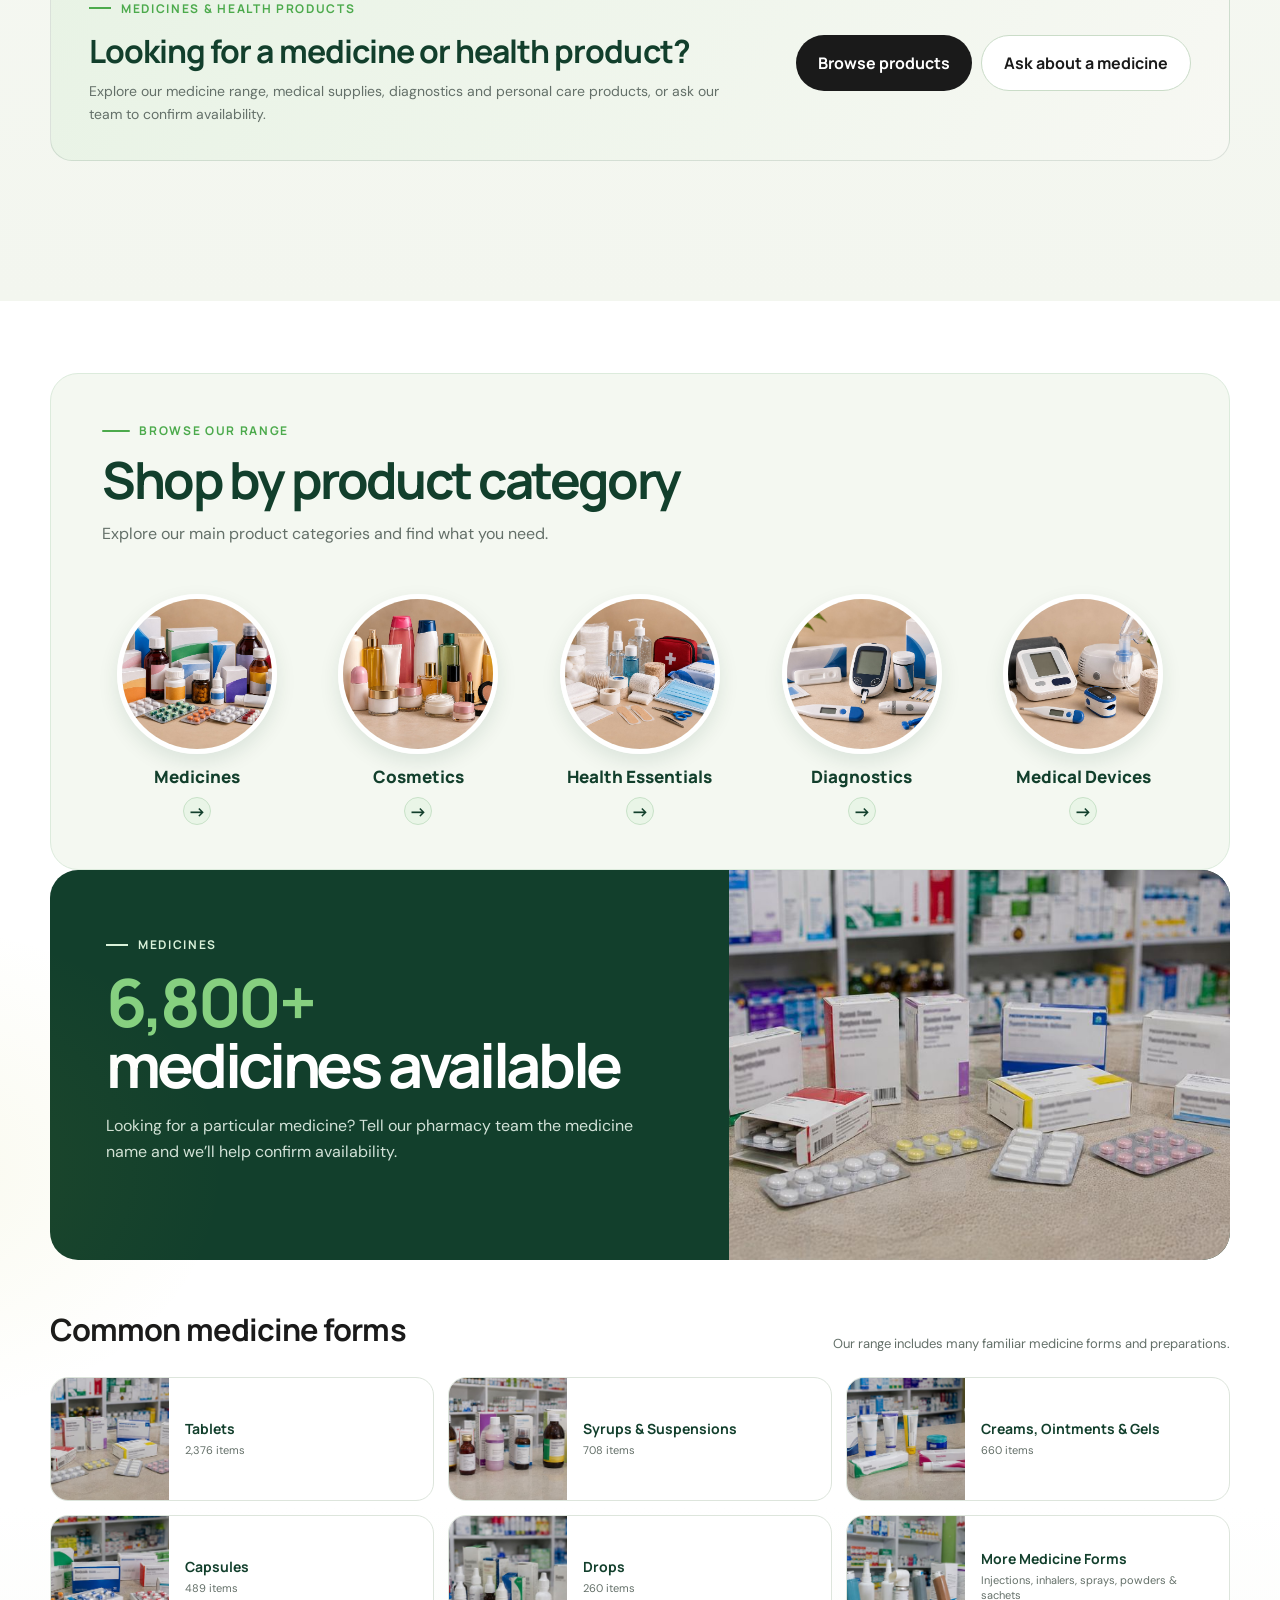
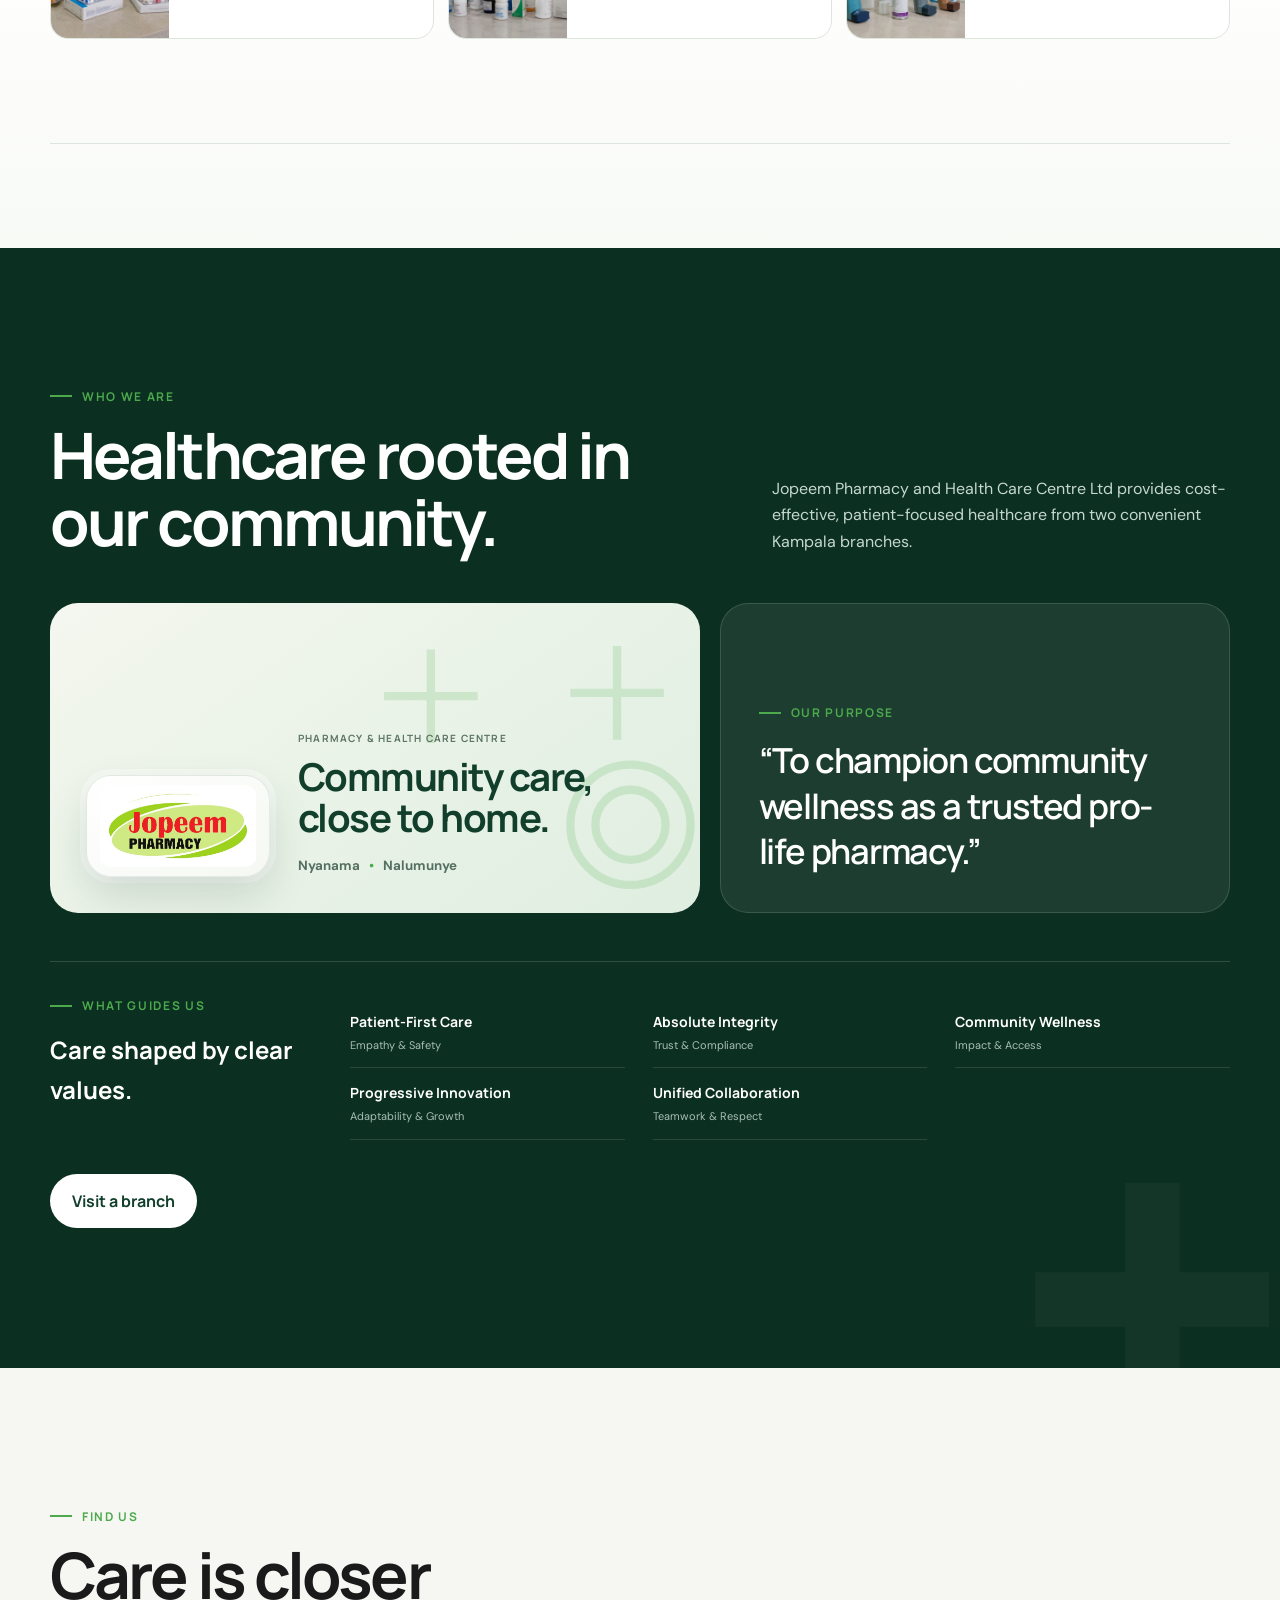
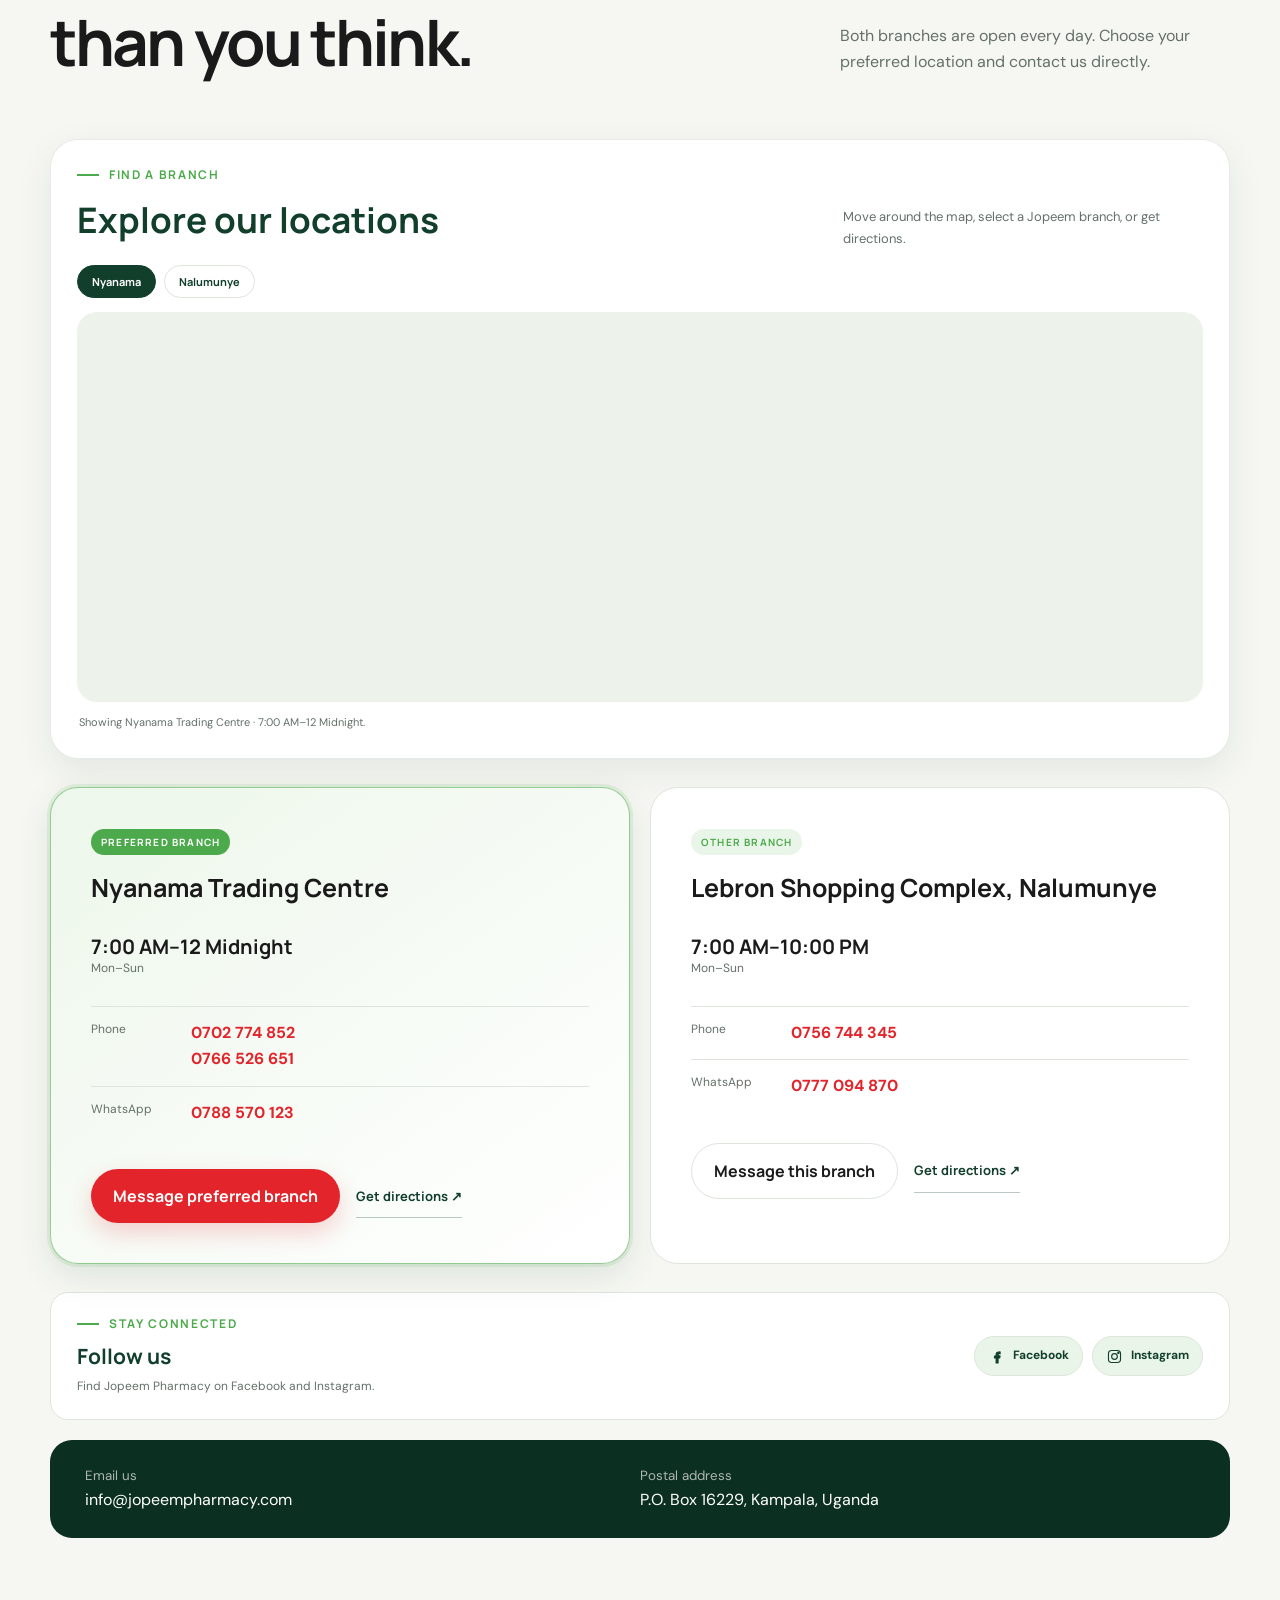
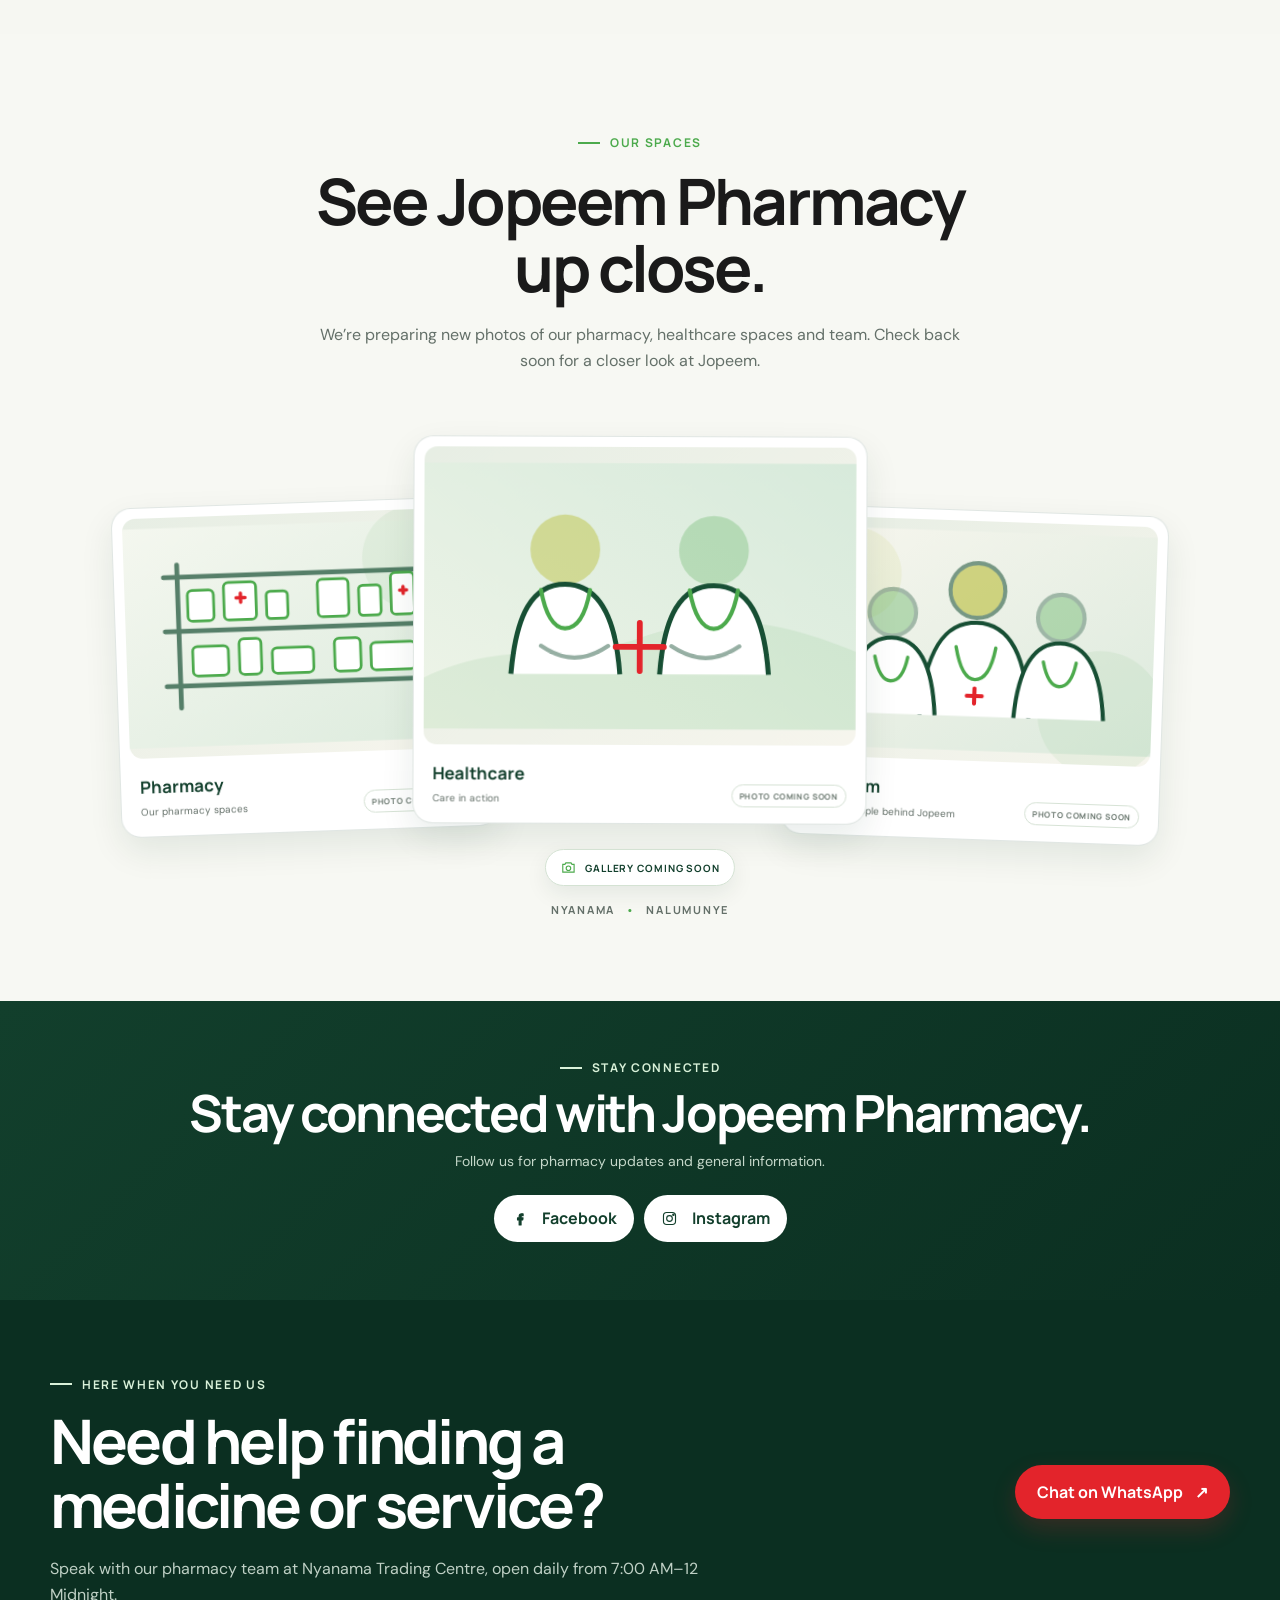
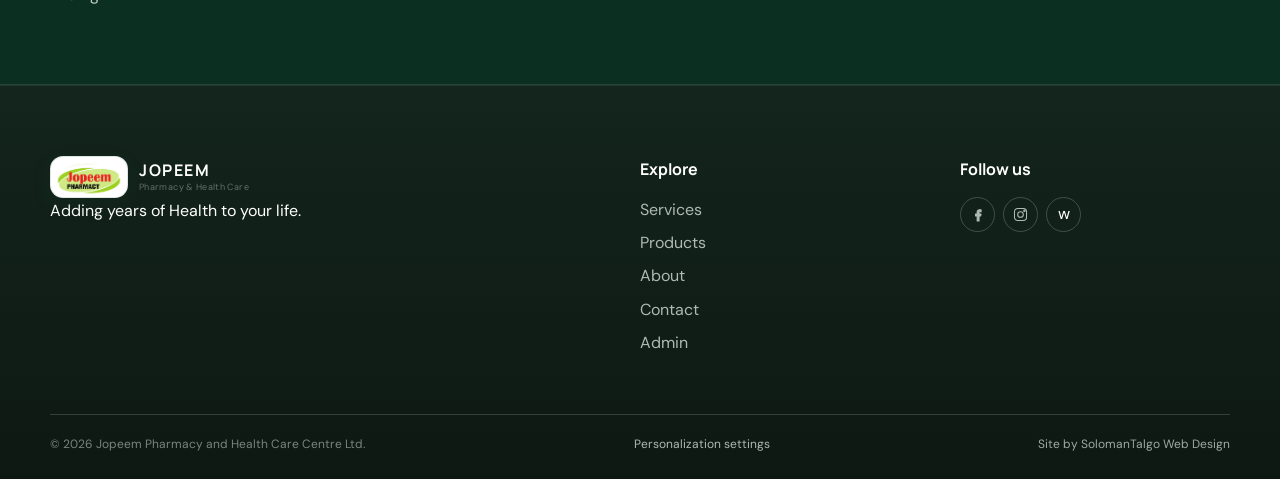
==== commit 4975a3eb: "changes" ====
--- a/index.html
+++ b/index.html
@@ -116,19 +116,19 @@
           <div class="health-services-grid">
             <article class="health-service-card">
               <img src="assets/images/blood-pressure-testing-compressed.jpg" alt="Healthcare worker measuring a patient’s blood pressure" loading="lazy">
-              <div><h4>Blood Pressure Testing</h4><p>Get a quick blood pressure measurement and guidance from our healthcare team.</p><a class="text-link wa-link" href="#" data-wa-message="Hello Jopeem Pharmacy, I&apos;d like to ask about blood pressure testing.">Ask about this service →</a></div>
+              <div><h4>Blood Pressure Testing</h4><p>Get a quick blood pressure measurement and guidance from our healthcare team.</p><a class="text-link wa-link" href="#" data-wa-compose data-wa-context="service" data-wa-service="Blood Pressure Testing" data-wa-message="Hello Jopeem Pharmacy, I&apos;d like to ask about blood pressure testing.">Ask about this service →</a></div>
             </article>
             <article class="health-service-card">
               <img src="assets/images/blood-glucose-testing-compressed.jpg" alt="Healthcare worker preparing a blood glucose test" loading="lazy">
-              <div><h4>Blood Glucose Testing</h4><p>Check your blood glucose with support from our healthcare team.</p><a class="text-link wa-link" href="#" data-wa-message="Hello Jopeem Pharmacy, I&apos;d like to ask about blood glucose testing.">Ask about this service →</a></div>
+              <div><h4>Blood Glucose Testing</h4><p>Check your blood glucose with support from our healthcare team.</p><a class="text-link wa-link" href="#" data-wa-compose data-wa-context="service" data-wa-service="Blood Glucose Testing" data-wa-message="Hello Jopeem Pharmacy, I&apos;d like to ask about blood glucose testing.">Ask about this service →</a></div>
             </article>
             <article class="health-service-card">
               <img src="assets/images/malaria-testing-compressed.jpg" alt="Healthcare worker carrying out a malaria test" loading="lazy">
-              <div><h4>Malaria Testing</h4><p>Access routine malaria testing and guidance from our healthcare team.</p><a class="text-link wa-link" href="#" data-wa-message="Hello Jopeem Pharmacy, I&apos;d like to ask about malaria testing.">Ask about this service →</a></div>
+              <div><h4>Malaria Testing</h4><p>Access routine malaria testing and guidance from our healthcare team.</p><a class="text-link wa-link" href="#" data-wa-compose data-wa-context="service" data-wa-service="Malaria Testing" data-wa-message="Hello Jopeem Pharmacy, I&apos;d like to ask about malaria testing.">Ask about this service →</a></div>
             </article>
             <article class="health-service-card">
               <img src="assets/images/prepservices-compressed.jpg" alt="Healthcare worker discussing HIV PrEP services with a customer" loading="lazy">
-              <div><h4>HIV PrEP Services</h4><p>Confidential information, support and guidance on HIV PrEP services.</p><a class="text-link wa-link" href="#" data-wa-message="Hello Jopeem Pharmacy, I&apos;d like to ask about HIV PrEP services.">Ask about this service →</a></div>
+              <div><h4>HIV PrEP Services</h4><p>Confidential information, support and guidance on HIV PrEP services.</p><a class="text-link wa-link" href="#" data-wa-compose data-wa-context="service" data-wa-service="HIV PrEP Services" data-wa-message="Hello Jopeem Pharmacy, I&apos;d like to ask about HIV PrEP services.">Ask about this service →</a></div>
             </article>
           </div>
         </div>
@@ -424,7 +424,7 @@
     <h2>Which medicine are you looking for?</h2>
     <p>Share the medicine details and our pharmacy team will help confirm availability.</p>
     <form id="medicine-enquiry-form">
-      <label>Medicine name<input name="medicine" required autocomplete="off" placeholder="e.g. Paracetamol"></label>
+      <label data-i18n="assistant.medicineName">Medicine name<input name="medicine" required autocomplete="off" placeholder="e.g. Paracetamol"></label>
       <label>Strength or form <span>(optional)</span><input name="form" autocomplete="off" placeholder="e.g. 500mg tablets"></label>
       <label>Preferred branch<select name="branch"><option>Nyanama Trading Centre</option><option>Lebron Shopping Complex, Nalumunye</option></select></label>
       <button class="button button-primary" type="submit">Send enquiry on WhatsApp ↗</button>
@@ -449,15 +449,27 @@
   <dialog id="call-options-dialog" class="call-options-dialog" aria-labelledby="call-options-title"><button class="dialog-close" data-close-dialog aria-label="Close"><svg viewBox="0 0 24 24" aria-hidden="true"><path d="M6 6l12 12M18 6L6 18"/></svg></button><p class="eyebrow">Call Nyanama branch</p><h2 id="call-options-title">Choose a number to call</h2><p>Select the mobile network you prefer.</p><div class="call-network-options"><a href="tel:+256702774852"><span class="network-badge airtel">Airtel</span><span><b>Call Airtel</b><small>0702 774 852</small></span><i aria-hidden="true">→</i></a><a href="tel:+256766526651"><span class="network-badge mtn">MTN</span><span><b>Call MTN</b><small>0766 526 651</small></span><i aria-hidden="true">→</i></a></div></dialog>
   <dialog id="checkout-dialog"><button class="dialog-close" data-close-dialog aria-label="Close"><svg viewBox="0 0 24 24" aria-hidden="true"><path d="M6 6l12 12M18 6L6 18"/></svg></button><p class="eyebrow">Final step</p><h2>Send your order enquiry</h2><p>No payment is taken online. Our team will confirm availability and prices on WhatsApp.</p><form id="checkout-form"><label>Full name<input name="name" required autocomplete="name"></label><label>Phone number<input name="phone" type="tel" required autocomplete="tel"></label><label>Preferred branch<select name="branch"><option>Nyanama Trading Centre</option><option>Lebron Shopping Complex, Nalumunye</option></select></label><label>Notes (optional)<textarea name="notes" rows="3" placeholder="Anything our team should know?"></textarea></label><button class="button button-primary" type="submit">Send via WhatsApp ↗</button></form></dialog>
 
-  <dialog id="whatsapp-composer" class="whatsapp-composer">
-    <button class="dialog-close" data-close-dialog aria-label="Close message composer"><svg viewBox="0 0 24 24" aria-hidden="true"><path d="M6 6l12 12M18 6L6 18"/></svg></button>
-    <div class="composer-head"><span class="composer-chat-icon" aria-hidden="true"><svg viewBox="0 0 24 24"><path d="M20 15a4 4 0 0 1-4 4H9l-5 3v-7a4 4 0 0 1-1-2.6V8a4 4 0 0 1 4-4h9a4 4 0 0 1 4 4z"/></svg></span><div><p class="eyebrow">Message Jopeem</p><h2>How can we help?</h2><p>We’ve prepared a complete message. Edit it if needed, then continue securely in WhatsApp.</p></div></div>
+  <dialog id="whatsapp-composer" class="whatsapp-composer" aria-labelledby="composer-title">
+    <button class="dialog-close" data-close-dialog aria-label="Close message composer"><svg viewBox="0 0 24 24" aria-hidden="true"><path d="M6 6l12 12M18 6 6 18"/></svg></button>
+    <div class="composer-head"><span class="composer-chat-icon" aria-hidden="true"><svg viewBox="0 0 24 24"><path d="M20 15a4 4 0 0 1-4 4H9l-5 3v-7a4 4 0 0 1-1-2.6V8a4 4 0 0 1 4-4h9a4 4 0 0 1 4 4z"/></svg></span><div><p class="eyebrow" data-i18n="assistant.title">Jopeem Assistant</p><h2 id="composer-title" data-i18n="assistant.heading">How can we help?</h2><p data-i18n="assistant.intro">Choose what you need help with and we’ll prepare a message for our pharmacy team.</p></div></div>
     <form id="whatsapp-composer-form">
-      <label class="composer-branch">Preferred branch<select name="branch"><option>Nyanama Trading Centre</option><option>Lebron Shopping Complex, Nalumunye</option></select></label>
-      <label class="composer-message">Your message<textarea name="message" rows="4" required maxlength="500"></textarea><small><span data-message-count>0</span>/500</small></label>
-      <div class="composer-preview" aria-hidden="true"><span></span><p data-message-preview></p></div>
-      <button class="button button-primary composer-submit" type="submit"><span class="composer-wa-mark" aria-hidden="true"><svg viewBox="0 0 24 24"><path d="M20.5 3.5A11.8 11.8 0 0 0 12.1 0C5.6 0 .3 5.3.3 11.8c0 2.1.5 4.1 1.6 5.9L.2 24l6.5-1.7a11.8 11.8 0 0 0 5.4 1.4h.1c6.5 0 11.8-5.3 11.8-11.8 0-3.2-1.2-6.2-3.5-8.4zm-8.3 18.2h-.1c-1.8 0-3.5-.5-5-1.4l-.4-.2-3.8 1 1-3.7-.2-.4a9.8 9.8 0 1 1 8.5 4.7zm5.4-7.3c-.3-.2-1.8-.9-2.1-1-.3-.1-.5-.2-.7.2-.2.3-.8 1-.9 1.2-.2.2-.3.2-.6.1-1.8-.9-3-1.6-4.2-3.7-.3-.6.3-.5.9-1.8.1-.2 0-.4 0-.6l-1-2.3c-.3-.6-.5-.5-.7-.5h-.6c-.2 0-.6.1-.9.4-.3.3-1.2 1.2-1.2 2.9s1.2 3.3 1.4 3.6c.2.2 2.4 3.7 5.8 5.2.8.3 1.4.6 1.9.7.8.3 1.6.2 2.2.1.7-.1 1.8-.7 2-1.4.3-.7.3-1.3.2-1.4-.1-.2-.3-.3-.6-.4z"/></svg></span> Continue to WhatsApp <span>→</span></button>
-      <small class="composer-note">WhatsApp will open with your message ready to send.</small>
+      <fieldset class="composer-step"><legend data-i18n="assistant.step1">Step 1 · What do you need help with?</legend><div class="composer-help-options" role="group" aria-label="Help type">
+        <button type="button" class="composer-help-option" data-help-type="medicine" aria-pressed="false"><span aria-hidden="true">⌕</span><b data-i18n="assistant.medicine">Find a medicine</b></button>
+        <button type="button" class="composer-help-option" data-help-type="service" aria-pressed="false"><span aria-hidden="true">＋</span><b data-i18n="assistant.service">Ask about a health service</b></button>
+        <button type="button" class="composer-help-option" data-help-type="product" aria-pressed="false"><span aria-hidden="true">□</span><b data-i18n="assistant.product">Check product availability</b></button>
+        <button type="button" class="composer-help-option" data-help-type="branch" aria-pressed="false"><span aria-hidden="true">⌖</span><b data-i18n="assistant.branch">Branch &amp; directions</b></button>
+        <button type="button" class="composer-help-option" data-help-type="other" aria-pressed="false"><span aria-hidden="true">⋯</span><b data-i18n="assistant.other">Something else</b></button>
+      </div></fieldset>
+      <fieldset class="composer-step composer-details" hidden><legend data-i18n="assistant.step2">Step 2 · Relevant details</legend>
+        <div class="composer-field" data-detail="medicine"><label>Medicine name<input name="medicine" autocomplete="off" placeholder="e.g. Paracetamol"></label></div>
+        <div class="composer-field" data-detail="service"><span class="composer-field-label" data-i18n="assistant.healthService">Health service</span><div class="composer-service-options" role="group" aria-label="Health services"><button type="button" data-service="Free Consultation">Free Consultation</button><button type="button" data-service="Blood Pressure Testing">Blood Pressure Testing</button><button type="button" data-service="Blood Glucose Testing">Blood Glucose Testing</button><button type="button" data-service="Malaria Testing">Malaria Testing</button><button type="button" data-service="HIV PrEP Services">HIV PrEP Services</button><button type="button" data-service="Medicine Advice &amp; Counselling">Medicine Advice &amp; Counselling</button></div></div>
+        <div class="composer-field" data-detail="product"><label data-i18n="assistant.productName">Product or item name<input name="product" autocomplete="off" placeholder="e.g. body lotion, glucose strips, thermometer"></label></div>
+        <div class="composer-field" data-detail="branch"><label class="composer-branch">Preferred branch<select name="branch"><option>Nyanama Trading Centre</option><option>Lebron Shopping Complex, Nalumunye</option></select></label><div class="composer-branch-actions"><a class="button button-outline" data-composer-directions href="#" target="_blank" rel="noopener" data-i18n="assistant.directions">Get directions</a><button type="button" class="text-button" data-branch-question data-i18n="assistant.branchQuestion">Ask about branch hours/contact</button></div></div>
+        <div class="composer-field" data-detail="other"><label data-i18n="assistant.customPrompt">Tell us briefly how we can help.<textarea name="other" rows="3" placeholder="Tell us briefly how we can help."></textarea></label></div>
+      </fieldset>
+      <div class="composer-step composer-review"><p class="composer-step-label" data-i18n="assistant.step3">Step 3 · Review your message</p><label class="composer-message" data-i18n="assistant.message">Your message<textarea name="message" rows="4" required maxlength="500"></textarea><small><span data-message-count>0</span>/500</small></label><div class="composer-preview" aria-live="polite"><span data-i18n="assistant.preview">Preview</span><p data-message-preview></p></div></div>
+      <button class="button button-primary composer-submit" type="submit"><span class="composer-wa-mark" aria-hidden="true"><svg viewBox="0 0 24 24"><path d="M20.5 3.5A11.8 11.8 0 0 0 12.1 0C5.6 0 .3 5.3.3 11.8c0 2.1.5 4.1 1.6 5.9L.2 24l6.5-1.7a11.8 11.8 0 0 0 5.4 1.4h.1c6.5 0 11.8-5.3 11.8-11.8 0-3.2-1.2-6.2-3.5-8.4zm-8.3 18.2h-.1c-1.8 0-3.5-.5-5-1.4l-.4-.2-3.8 1 1-3.7-.2-.4a9.8 9.8 0 1 1 8.5 4.7zm5.4-7.3c-.3-.2-1.8-.9-2.1-1-.3-.1-.5-.2-.7.2-.2.3-.8 1-.9 1.2-.2.2-.3.2-.6.1-1.8-.9-3-1.6-4.2-3.7-.3-.6.3-.5.9-1.8.1-.2 0-.4 0-.6l-1-2.3c-.3-.6-.5-.5-.7-.5h-.6c-.2 0-.6.1-.9.4-.3.3-1.2 1.2-1.2 2.9s1.2 3.3 1.4 3.6c.2.2 2.4 3.7 5.8 5.2.8.3 1.4.2 1.9.7.8.3 1.6.2 2.2.1.7-.1 1.8-.7 2-1.4.3-.7.3-1.3.2-1.4-.1-.2-.3-.3-.6-.4z"/></svg></span data-i18n="assistant.continue">Continue to WhatsApp <span>→</span></button>
+      <small class="composer-note" data-i18n="assistant.safety">For medical advice, treatment decisions or urgent health concerns, speak directly with our pharmacy team or an appropriate healthcare professional.</small>
     </form>
   </dialog>
 
--- a/styles.css
+++ b/styles.css
@@ -374,5 +374,10 @@
 @media(max-width:390px){.quick-access-card{flex-basis:78vw}.quick-access-empty{flex-basis:78vw}}
 @media(prefers-reduced-motion:reduce){.quick-access-card,.quick-access-card>i,.quick-access-preferences::after{transition:none}}
 .language-switcher{position:relative;z-index:20}.language-toggle{display:inline-flex;align-items:center;gap:6px;min-height:36px;padding:7px 10px;border:1px solid var(--line);border-radius:999px;background:#fff;color:var(--deep);font:700 11px Manrope;cursor:pointer}.language-toggle svg{width:16px;height:16px;fill:none;stroke:currentColor;stroke-width:1.7;stroke-linecap:round}.language-toggle:focus-visible,.language-menu button:focus-visible{outline:3px solid rgba(76,170,76,.24);outline-offset:2px}.language-menu{position:absolute;top:calc(100% + 7px);right:0;display:grid;min-width:118px;padding:5px;border:1px solid var(--line);border-radius:12px;background:#fff;box-shadow:0 12px 30px rgba(18,63,44,.12)}.language-menu[hidden]{display:none}.language-menu button{padding:9px 10px;border:0;border-radius:8px;background:transparent;color:var(--deep);font:600 12px Manrope;text-align:left;cursor:pointer}.language-menu button:hover,.language-menu button[aria-checked=true]{background:var(--soft-green)}
-(max-width:700px){.site-header .language-switcher{order:1}.site-header .header-actions{gap:7px}.language-toggle{min-height:34px;padding-inline:8px}.language-toggle svg{width:15px;height:15px}.language-menu{right:-2px}}
-(prefers-reduced-motion:reduce){.language-menu button{transition:none}}+@media(max-width:700px){.site-header .language-switcher{order:1}.site-header .header-actions{gap:7px}.language-toggle{min-height:34px;padding-inline:8px}.language-toggle svg{width:15px;height:15px}.language-menu{right:0}.brand small{display:none}}
+@media(prefers-reduced-motion:reduce){.language-menu button{transition:none}}
+/* Guided WhatsApp assistant */
+.composer-step{min-width:0;margin:0;padding:0;border:0}.composer-step legend{width:100%;margin-bottom:10px;color:var(--deep);font:700 11px Manrope;letter-spacing:.04em}.composer-help-options{display:grid;grid-template-columns:repeat(2,minmax(0,1fr));gap:8px}.composer-help-option{display:flex;align-items:center;gap:9px;min-height:54px;padding:10px 11px;border:1px solid var(--line);border-radius:13px;background:#fff;color:var(--deep);text-align:left;font-size:11px;font-weight:700}.composer-help-option>span{display:grid;place-items:center;flex:0 0 27px;width:27px;height:27px;border-radius:9px;background:#eaf5e8;color:var(--green);font-size:17px;line-height:1}.composer-help-option.selected,.composer-help-option:focus-visible{border-color:var(--green);background:#eef8ec;box-shadow:0 0 0 3px rgba(76,170,76,.12);outline:0}.composer-details[hidden],.composer-field[hidden]{display:none}.composer-details{padding-top:4px}.composer-field label,.composer-field-label{display:block;color:var(--deep);font-size:12px;font-weight:700}.composer-field input,.composer-field textarea,.composer-field select{display:block;width:100%;margin-top:6px;padding:11px 12px;border:1px solid var(--line);border-radius:11px;background:#fff}.composer-service-options{display:grid;grid-template-columns:repeat(2,minmax(0,1fr));gap:7px;margin-top:6px}.composer-service-options button{min-height:38px;padding:8px;border:1px solid var(--line);border-radius:10px;background:#fff;color:var(--deep);font-size:11px;text-align:left}.composer-service-options button.selected,.composer-service-options button:focus-visible{border-color:var(--green);background:#eef8ec;outline:3px solid rgba(76,170,76,.12);outline-offset:1px}.composer-branch-actions{display:flex;align-items:center;gap:12px;flex-wrap:wrap;margin-top:10px}.composer-branch-actions .button{min-height:36px;padding:8px 12px;font-size:11px}.composer-branch-actions .text-button{padding:0;font-size:11px}.composer-step-label{margin:0 0 10px;color:var(--deep);font:700 11px Manrope;letter-spacing:.04em}.composer-error{margin:0;color:var(--red);font-size:11px}.composer-error[hidden]{display:none}.composer-note{line-height:1.45}.composer-preview>span{display:block;margin-bottom:4px;color:var(--green);font:700 9px Manrope;letter-spacing:.1em;text-transform:uppercase}
+@media(max-width:600px){.composer-help-options{grid-template-columns:1fr}.composer-service-options{grid-template-columns:1fr}.composer-help-option{min-height:48px}.composer-branch-actions{align-items:flex-start;flex-direction:column;gap:8px}.composer-note{font-size:10px}}
+
+@media(max-width:600px){.whatsapp-composer form{max-height:calc(100dvh - 120px);overflow:auto}}
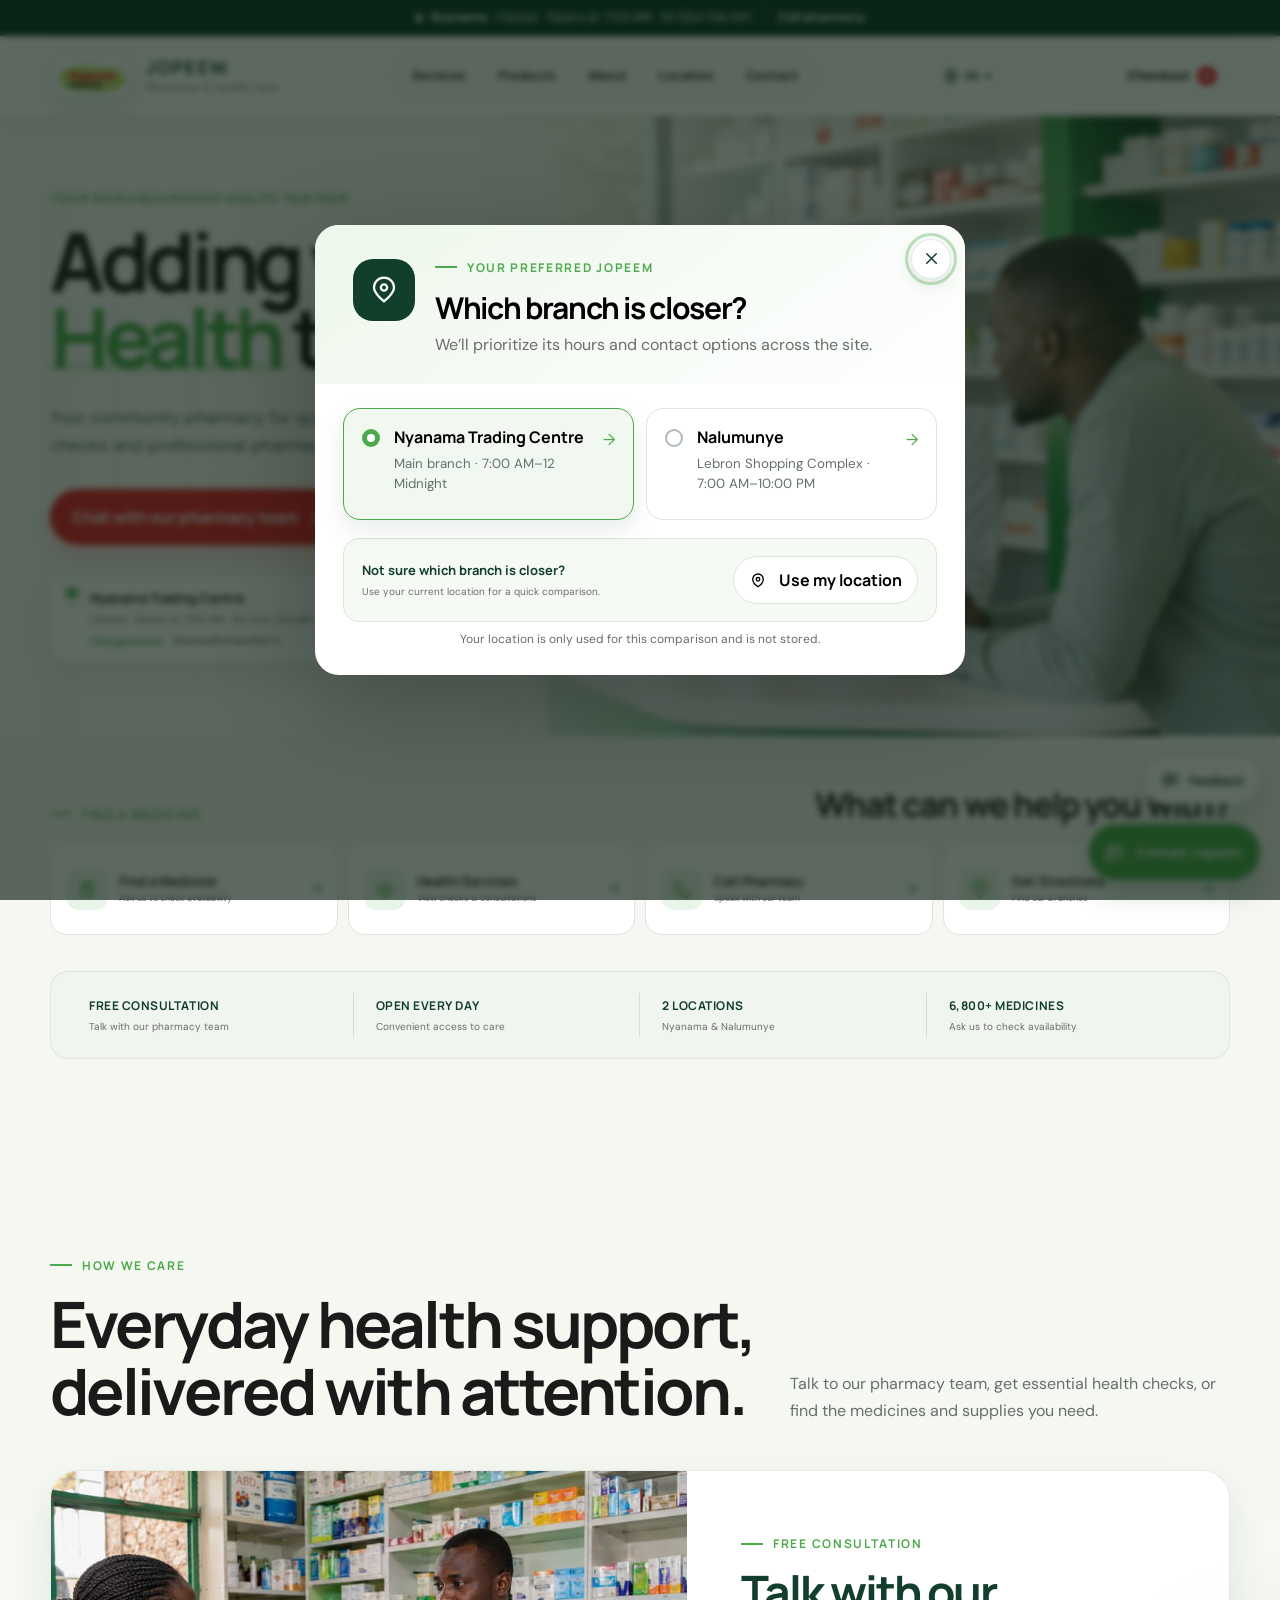
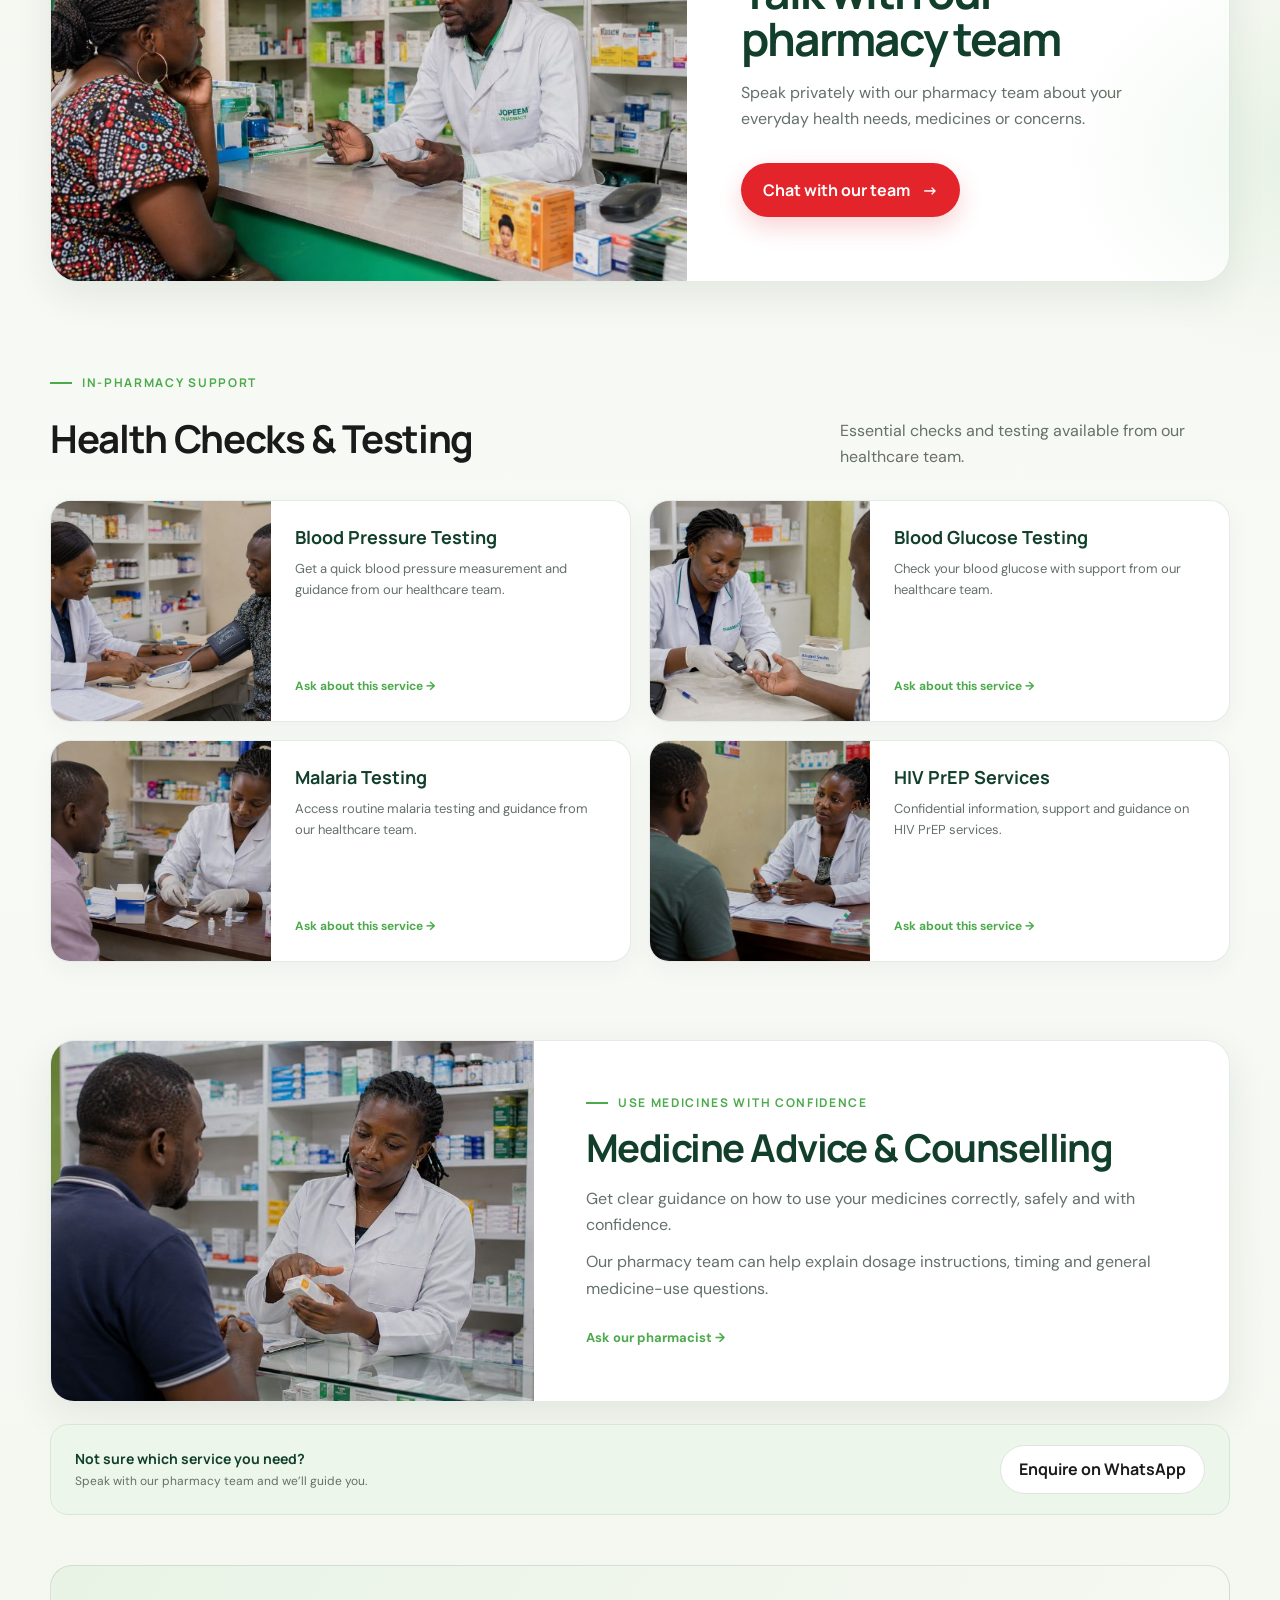
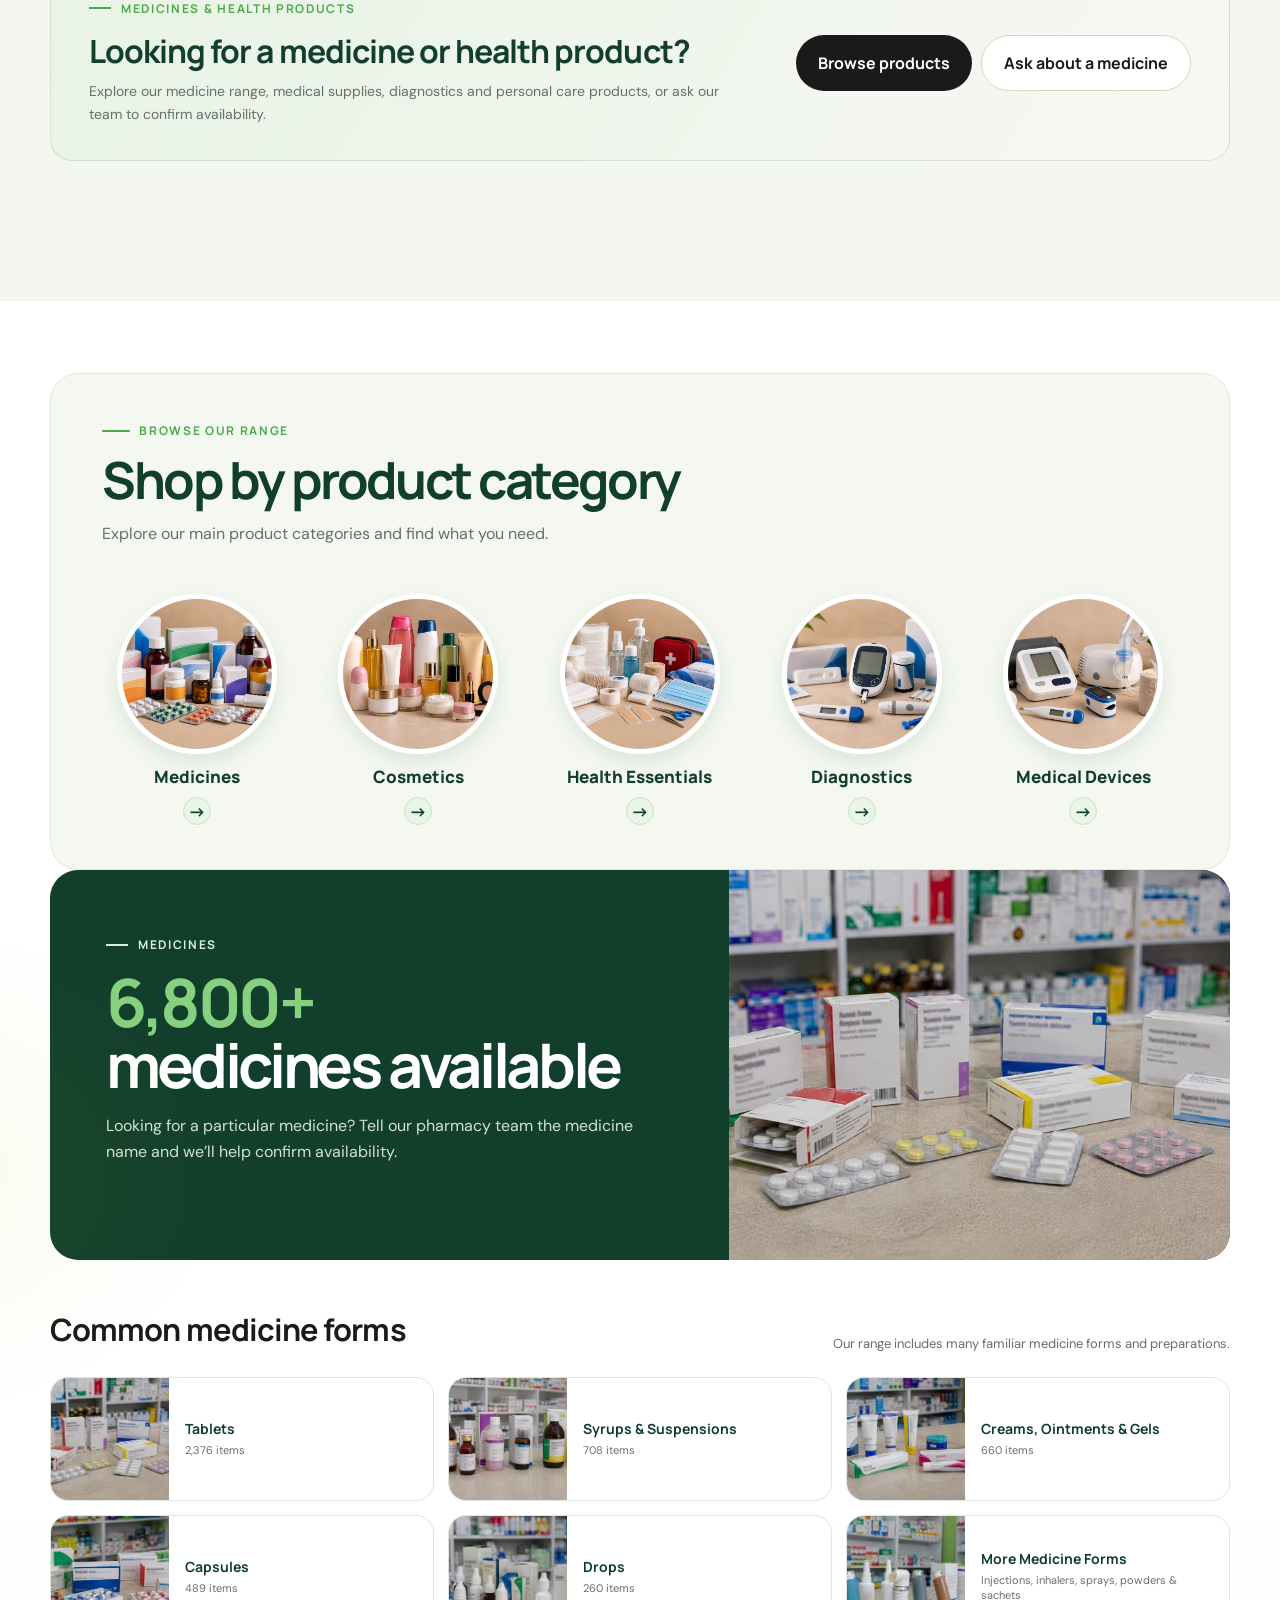
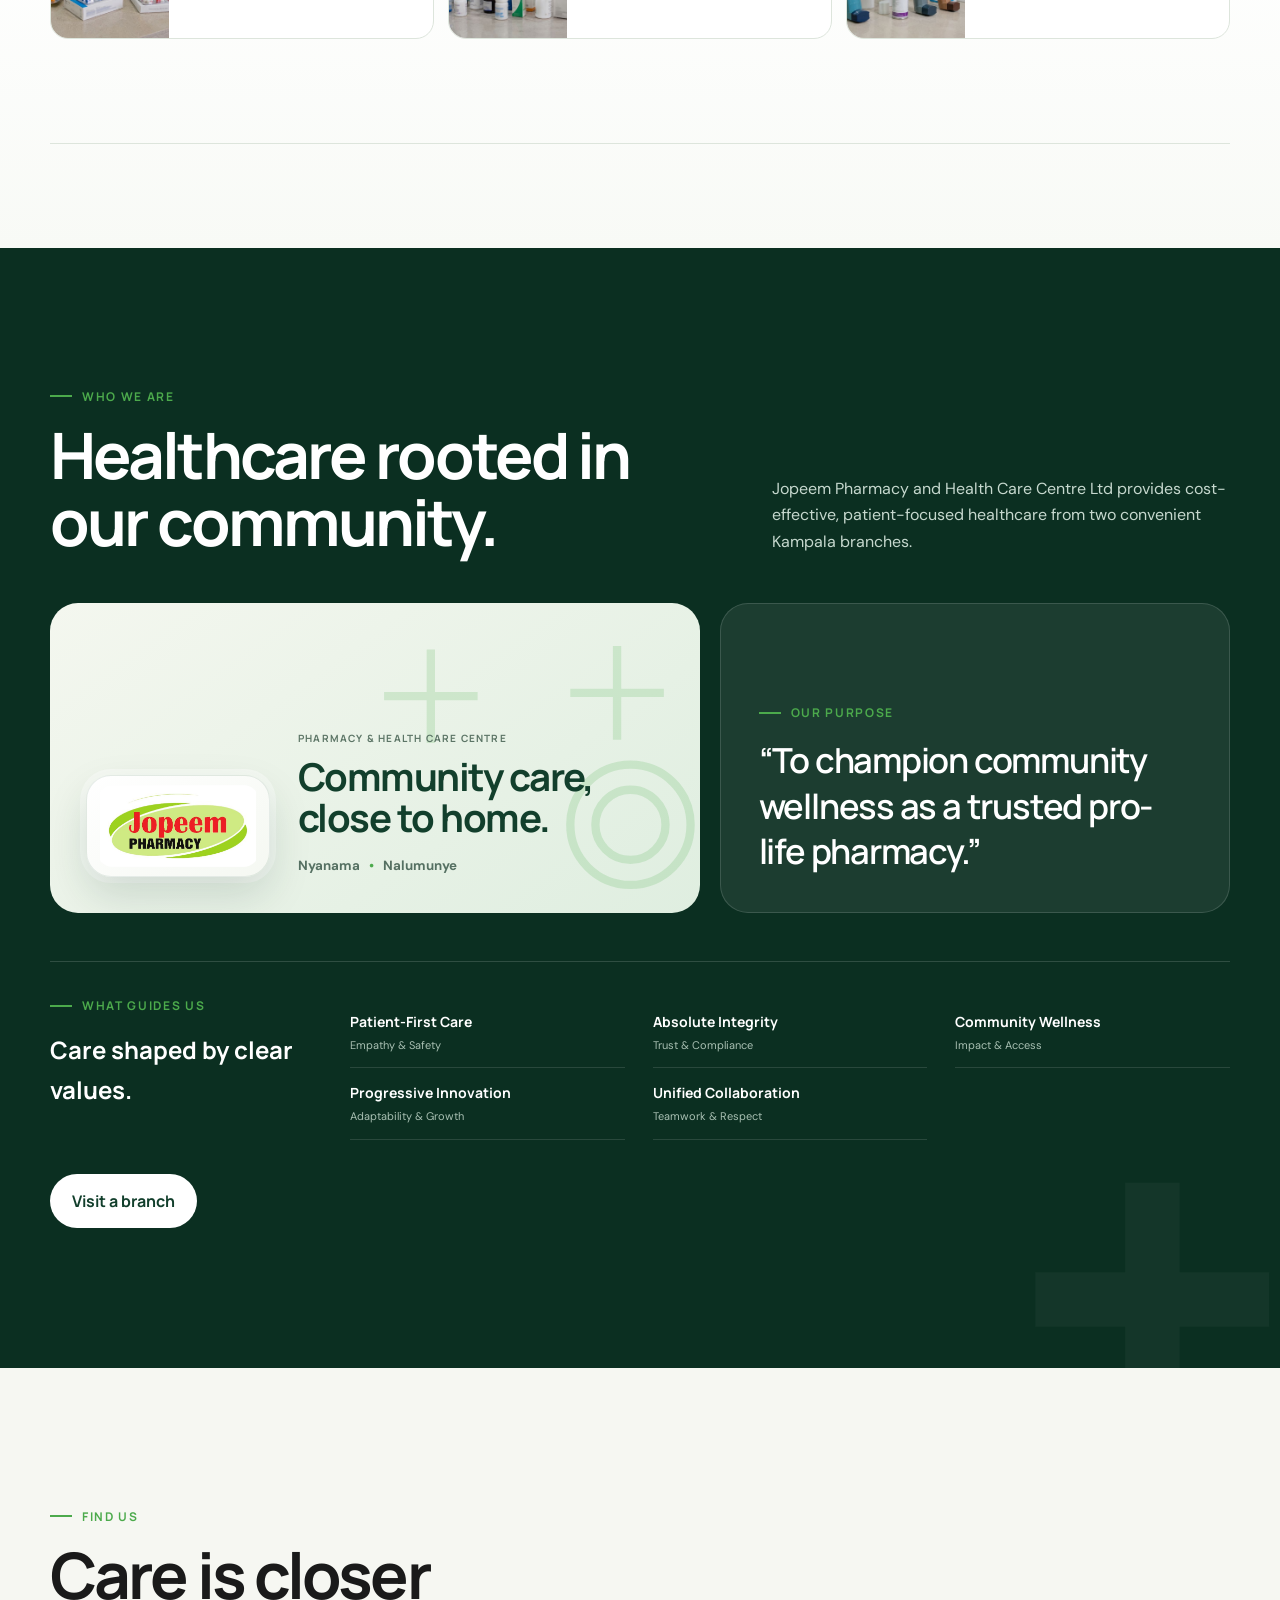
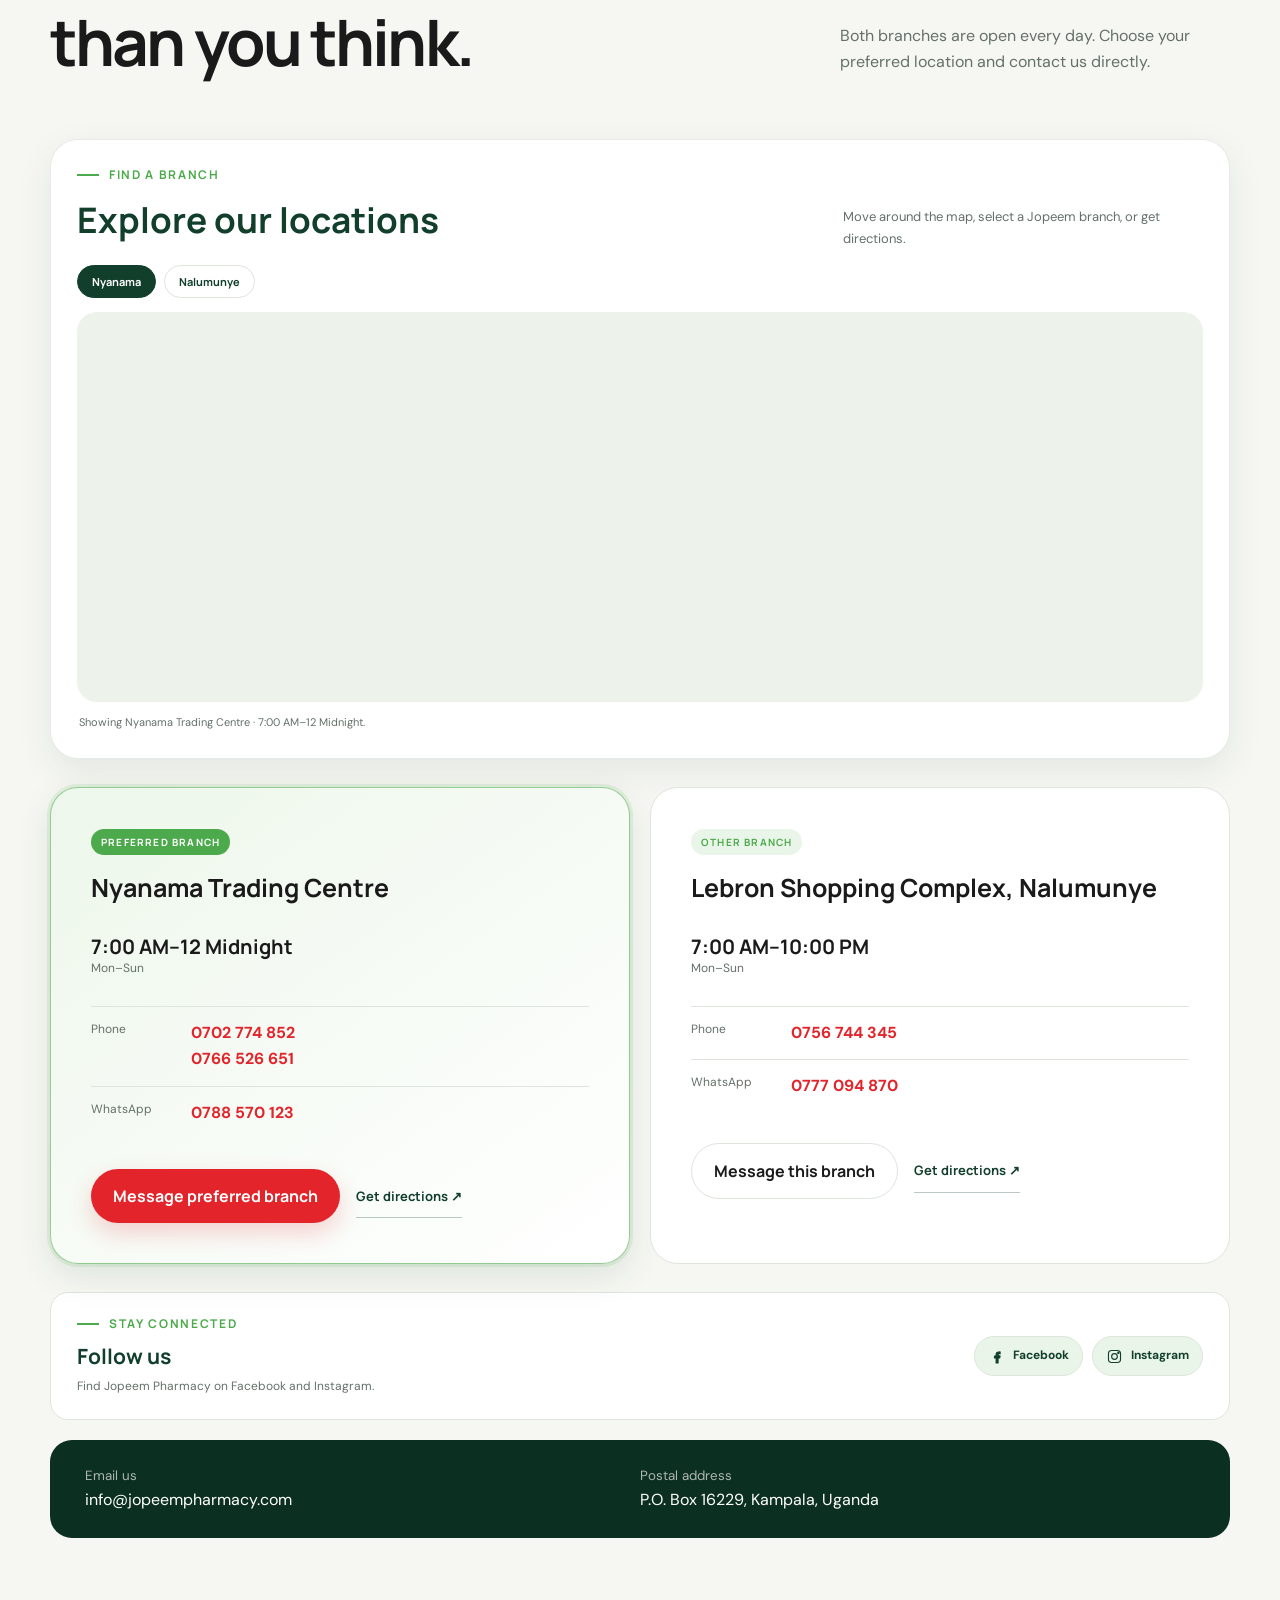
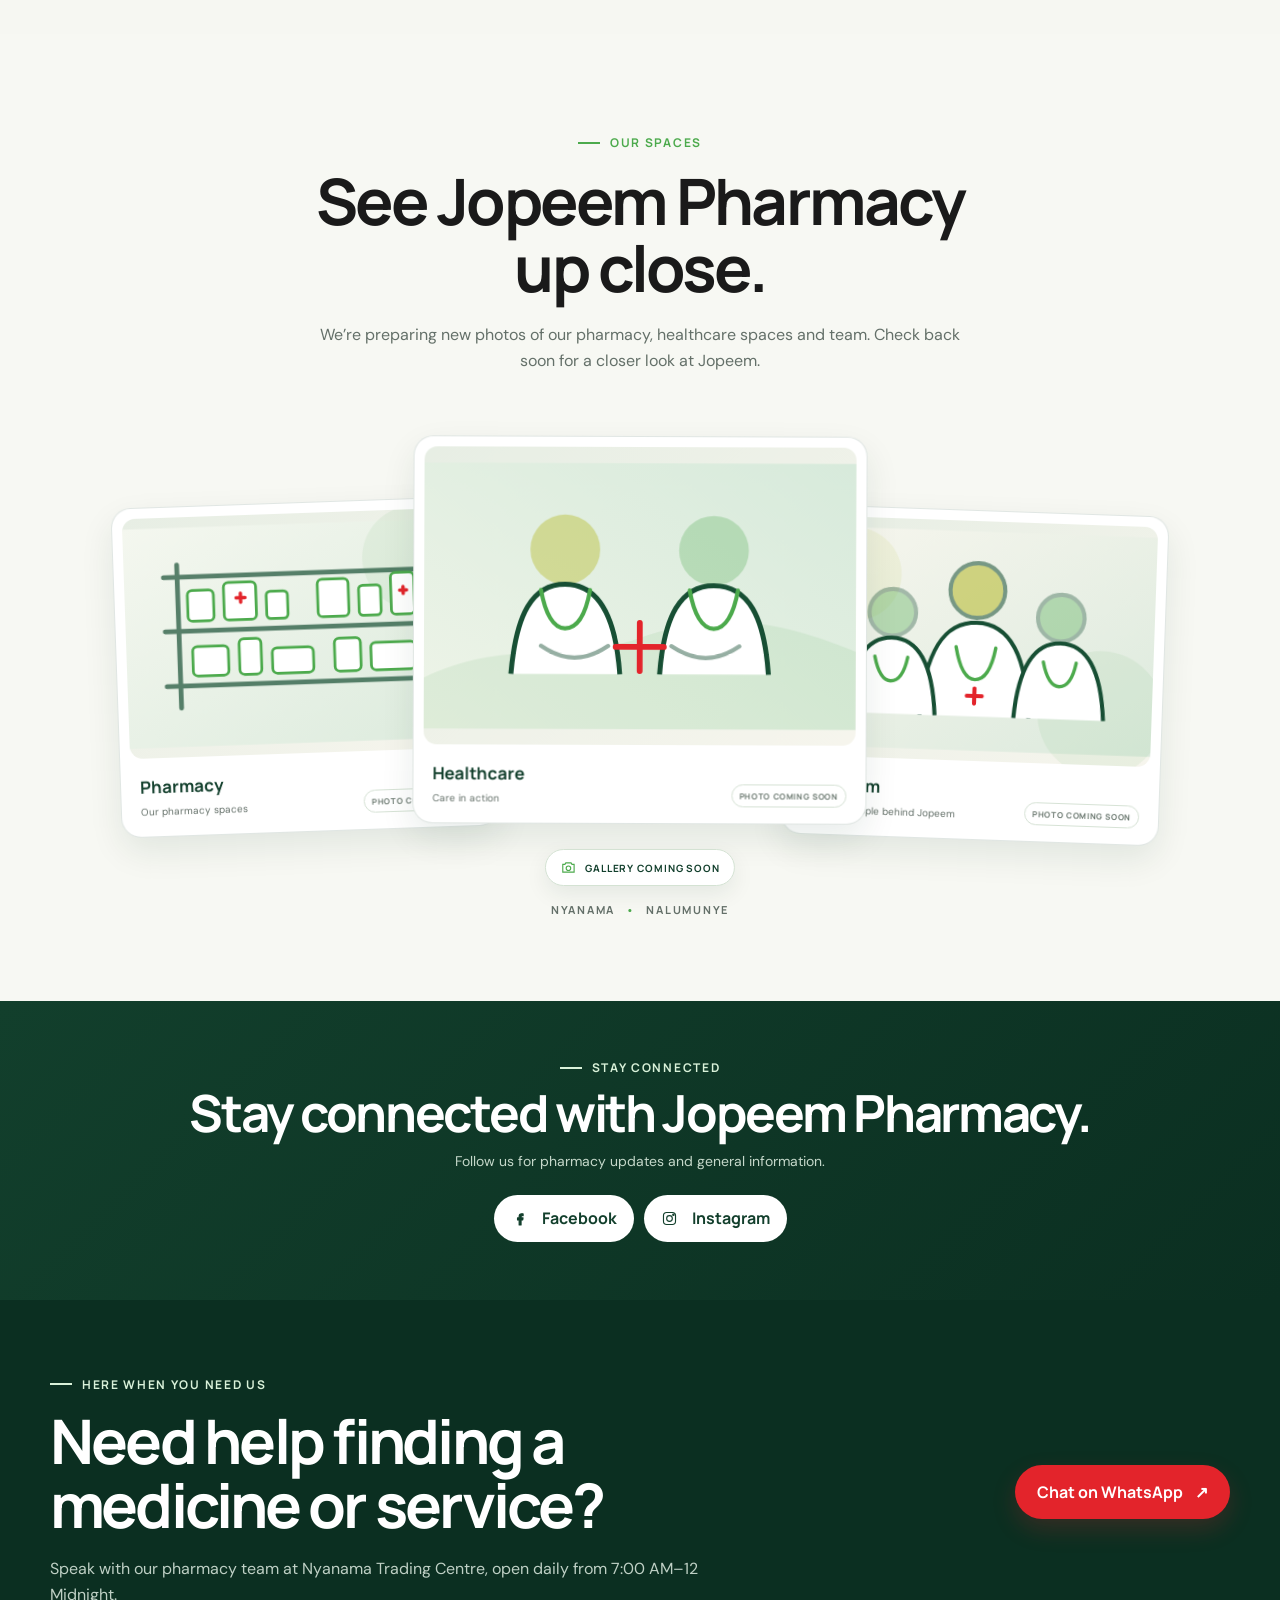
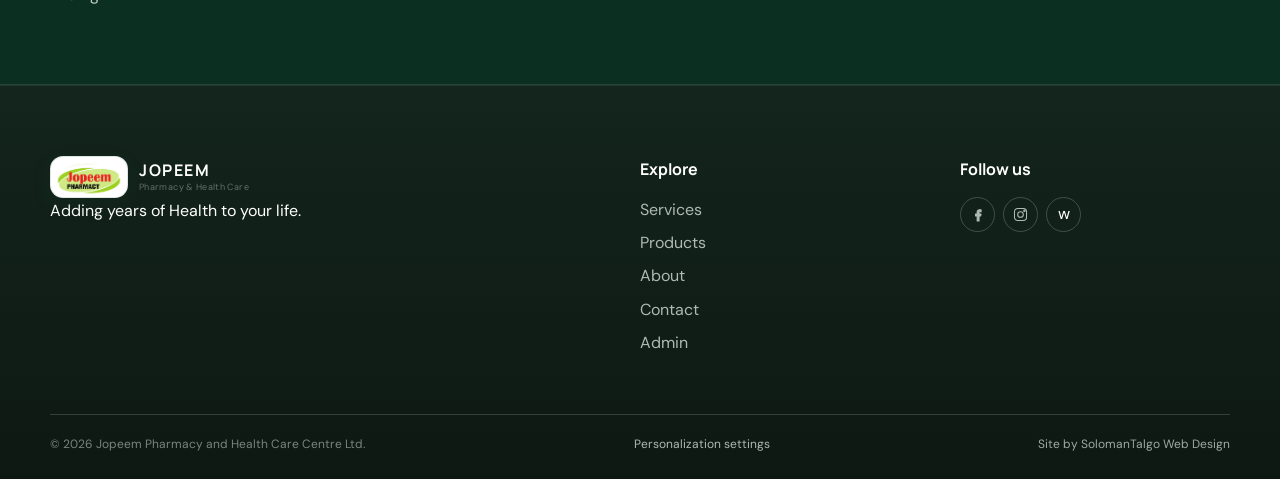
==== commit a7ea7509: "changes" ====
--- a/index.html
+++ b/index.html
@@ -453,23 +453,23 @@
     <button class="dialog-close" data-close-dialog aria-label="Close message composer"><svg viewBox="0 0 24 24" aria-hidden="true"><path d="M6 6l12 12M18 6 6 18"/></svg></button>
     <div class="composer-head"><span class="composer-chat-icon" aria-hidden="true"><svg viewBox="0 0 24 24"><path d="M20 15a4 4 0 0 1-4 4H9l-5 3v-7a4 4 0 0 1-1-2.6V8a4 4 0 0 1 4-4h9a4 4 0 0 1 4 4z"/></svg></span><div><p class="eyebrow" data-i18n="assistant.title">Jopeem Assistant</p><h2 id="composer-title" data-i18n="assistant.heading">How can we help?</h2><p data-i18n="assistant.intro">Choose what you need help with and we’ll prepare a message for our pharmacy team.</p></div></div>
     <form id="whatsapp-composer-form">
-      <fieldset class="composer-step"><legend data-i18n="assistant.step1">Step 1 · What do you need help with?</legend><div class="composer-help-options" role="group" aria-label="Help type">
+      <fieldset class="composer-step" data-assistant-screen="1"><legend data-i18n="assistant.step1">Step 1 of 3 · What do you need help with?</legend><div class="composer-help-options" role="group" aria-label="Help type">
         <button type="button" class="composer-help-option" data-help-type="medicine" aria-pressed="false"><span aria-hidden="true">⌕</span><b data-i18n="assistant.medicine">Find a medicine</b></button>
         <button type="button" class="composer-help-option" data-help-type="service" aria-pressed="false"><span aria-hidden="true">＋</span><b data-i18n="assistant.service">Ask about a health service</b></button>
         <button type="button" class="composer-help-option" data-help-type="product" aria-pressed="false"><span aria-hidden="true">□</span><b data-i18n="assistant.product">Check product availability</b></button>
         <button type="button" class="composer-help-option" data-help-type="branch" aria-pressed="false"><span aria-hidden="true">⌖</span><b data-i18n="assistant.branch">Branch &amp; directions</b></button>
         <button type="button" class="composer-help-option" data-help-type="other" aria-pressed="false"><span aria-hidden="true">⋯</span><b data-i18n="assistant.other">Something else</b></button>
       </div></fieldset>
-      <fieldset class="composer-step composer-details" hidden><legend data-i18n="assistant.step2">Step 2 · Relevant details</legend>
-        <div class="composer-field" data-detail="medicine"><label>Medicine name<input name="medicine" autocomplete="off" placeholder="e.g. Paracetamol"></label></div>
-        <div class="composer-field" data-detail="service"><span class="composer-field-label" data-i18n="assistant.healthService">Health service</span><div class="composer-service-options" role="group" aria-label="Health services"><button type="button" data-service="Free Consultation">Free Consultation</button><button type="button" data-service="Blood Pressure Testing">Blood Pressure Testing</button><button type="button" data-service="Blood Glucose Testing">Blood Glucose Testing</button><button type="button" data-service="Malaria Testing">Malaria Testing</button><button type="button" data-service="HIV PrEP Services">HIV PrEP Services</button><button type="button" data-service="Medicine Advice &amp; Counselling">Medicine Advice &amp; Counselling</button></div></div>
-        <div class="composer-field" data-detail="product"><label data-i18n="assistant.productName">Product or item name<input name="product" autocomplete="off" placeholder="e.g. body lotion, glucose strips, thermometer"></label></div>
-        <div class="composer-field" data-detail="branch"><label class="composer-branch">Preferred branch<select name="branch"><option>Nyanama Trading Centre</option><option>Lebron Shopping Complex, Nalumunye</option></select></label><div class="composer-branch-actions"><a class="button button-outline" data-composer-directions href="#" target="_blank" rel="noopener" data-i18n="assistant.directions">Get directions</a><button type="button" class="text-button" data-branch-question data-i18n="assistant.branchQuestion">Ask about branch hours/contact</button></div></div>
-        <div class="composer-field" data-detail="other"><label data-i18n="assistant.customPrompt">Tell us briefly how we can help.<textarea name="other" rows="3" placeholder="Tell us briefly how we can help."></textarea></label></div>
+      <fieldset class="composer-step composer-details" data-assistant-screen="2" hidden><legend data-i18n="assistant.step2">Step 2 of 3 · Relevant details</legend>
+        <div class="composer-field" data-detail="medicine"><label data-i18n="assistant.medicineName">Medicine name<input name="medicine" autocomplete="off" placeholder="e.g. Paracetamol"></label></div><div class="composer-step-actions"><button type="button" class="button button-outline" data-composer-back><span data-i18n="assistant.back">Back</span></button><button type="button" class="composer-next" data-composer-next="medicine" disabled><span data-i18n="assistant.next">Next</span> →</button></div>
+        <div class="composer-field" data-detail="service"><span class="composer-field-label" data-i18n="assistant.healthService">Health service</span><div class="composer-service-options" role="group" aria-label="Health services"><button type="button" data-service="Free Consultation">Free Consultation</button><button type="button" data-service="Blood Pressure Testing">Blood Pressure Testing</button><button type="button" data-service="Blood Glucose Testing">Blood Glucose Testing</button><button type="button" data-service="Malaria Testing">Malaria Testing</button><button type="button" data-service="HIV PrEP Services">HIV PrEP Services</button><button type="button" data-service="Medicine Advice &amp; Counselling">Medicine Advice &amp; Counselling</button></div><div class="composer-step-actions"><button type="button" class="button button-outline" data-composer-back><span data-i18n="assistant.back">Back</span></button><button type="button" class="composer-next" data-composer-next="service" disabled><span data-i18n="assistant.next">Next</span> →</button></div>
+        <div class="composer-field" data-detail="product"><label data-i18n="assistant.productName">Product or item name<input name="product" autocomplete="off" placeholder="e.g. body lotion, glucose strips, thermometer"></label></div><div class="composer-step-actions"><button type="button" class="button button-outline" data-composer-back><span data-i18n="assistant.back">Back</span></button><button type="button" class="composer-next" data-composer-next="product" disabled><span data-i18n="assistant.next">Next</span> →</button></div>
+        <div class="composer-field" data-detail="branch"><label class="composer-branch">Preferred branch<select name="branch"><option>Nyanama Trading Centre</option><option>Lebron Shopping Complex, Nalumunye</option></select></label><div class="composer-branch-actions"><button type="button" class="button button-outline" data-composer-directions data-i18n="assistant.directions">Get directions</button><button type="button" class="text-button" data-branch-question data-i18n="assistant.branchQuestion">Ask about branch hours/contact</button></div><div class="composer-step-actions"><button type="button" class="button button-outline" data-composer-back><span data-i18n="assistant.back">Back</span></button><button type="button" class="composer-next" data-composer-next="branch" disabled><span data-i18n="assistant.next">Next</span> →</button></div>
+        <div class="composer-field" data-detail="other"><label data-i18n="assistant.customPrompt">Tell us briefly how we can help.<textarea name="other" rows="3" placeholder="Tell us briefly how we can help."></textarea></label></div><div class="composer-step-actions"><button type="button" class="button button-outline" data-composer-back><span data-i18n="assistant.back">Back</span></button><button type="button" class="composer-next" data-composer-next="other" disabled><span data-i18n="assistant.next">Next</span> →</button></div>
       </fieldset>
-      <div class="composer-step composer-review"><p class="composer-step-label" data-i18n="assistant.step3">Step 3 · Review your message</p><label class="composer-message" data-i18n="assistant.message">Your message<textarea name="message" rows="4" required maxlength="500"></textarea><small><span data-message-count>0</span>/500</small></label><div class="composer-preview" aria-live="polite"><span data-i18n="assistant.preview">Preview</span><p data-message-preview></p></div></div>
-      <button class="button button-primary composer-submit" type="submit"><span class="composer-wa-mark" aria-hidden="true"><svg viewBox="0 0 24 24"><path d="M20.5 3.5A11.8 11.8 0 0 0 12.1 0C5.6 0 .3 5.3.3 11.8c0 2.1.5 4.1 1.6 5.9L.2 24l6.5-1.7a11.8 11.8 0 0 0 5.4 1.4h.1c6.5 0 11.8-5.3 11.8-11.8 0-3.2-1.2-6.2-3.5-8.4zm-8.3 18.2h-.1c-1.8 0-3.5-.5-5-1.4l-.4-.2-3.8 1 1-3.7-.2-.4a9.8 9.8 0 1 1 8.5 4.7zm5.4-7.3c-.3-.2-1.8-.9-2.1-1-.3-.1-.5-.2-.7.2-.2.3-.8 1-.9 1.2-.2.2-.3.2-.6.1-1.8-.9-3-1.6-4.2-3.7-.3-.6.3-.5.9-1.8.1-.2 0-.4 0-.6l-1-2.3c-.3-.6-.5-.5-.7-.5h-.6c-.2 0-.6.1-.9.4-.3.3-1.2 1.2-1.2 2.9s1.2 3.3 1.4 3.6c.2.2 2.4 3.7 5.8 5.2.8.3 1.4.2 1.9.7.8.3 1.6.2 2.2.1.7-.1 1.8-.7 2-1.4.3-.7.3-1.3.2-1.4-.1-.2-.3-.3-.6-.4z"/></svg></span data-i18n="assistant.continue">Continue to WhatsApp <span>→</span></button>
-      <small class="composer-note" data-i18n="assistant.safety">For medical advice, treatment decisions or urgent health concerns, speak directly with our pharmacy team or an appropriate healthcare professional.</small>
+      <div class="composer-step composer-review" data-assistant-screen="3" hidden><p class="composer-step-label" data-i18n="assistant.step3">Step 3 of 3 · Review your message</p><label class="composer-message" data-i18n="assistant.message">Your message<textarea name="message" rows="4" required maxlength="500"></textarea><small><span data-message-count>0</span>/500</small></label><div class="composer-preview" aria-live="polite"><span data-i18n="assistant.preview">Preview</span><p data-message-preview></p></div></div><div class="composer-review-actions" hidden><button type="button" class="button button-outline" data-composer-back><span data-i18n="assistant.back">Back</span></button></div>
+      <button class="button button-primary composer-submit" type="submit" hidden><span class="composer-wa-mark" aria-hidden="true"><svg viewBox="0 0 24 24"><path d="M20.5 3.5A11.8 11.8 0 0 0 12.1 0C5.6 0 .3 5.3.3 11.8c0 2.1.5 4.1 1.6 5.9L.2 24l6.5-1.7a11.8 11.8 0 0 0 5.4 1.4h.1c6.5 0 11.8-5.3 11.8-11.8 0-3.2-1.2-6.2-3.5-8.4zm-8.3 18.2h-.1c-1.8 0-3.5-.5-5-1.4l-.4-.2-3.8 1 1-3.7-.2-.4a9.8 9.8 0 1 1 8.5 4.7zm5.4-7.3c-.3-.2-1.8-.9-2.1-1-.3-.1-.5-.2-.7.2-.2.3-.8 1-.9 1.2-.2.2-.3.2-.6.1-1.8-.9-3-1.6-4.2-3.7-.3-.6.3-.5.9-1.8.1-.2 0-.4 0-.6l-1-2.3c-.3-.6-.5-.5-.7-.5h-.6c-.2 0-.6.1-.9.4-.3.3-1.2 1.2-1.2 2.9s1.2 3.3 1.4 3.6c.2.2 2.4 3.7 5.8 5.2.8.3 1.4.2 1.9.7.8.3 1.6.2 2.2.1.7-.1 1.8-.7 2-1.4.3-.7.3-1.3.2-1.4-.1-.2-.3-.3-.6-.4z"/></svg></span><span data-i18n="assistant.continue">Continue to WhatsApp</span> <span>→</span></button>
+      <small class="composer-note" hidden data-i18n="assistant.safety">For medical advice, treatment decisions or urgent health concerns, speak directly with our pharmacy team or an appropriate healthcare professional.</small>
     </form>
   </dialog>
 
--- a/styles.css
+++ b/styles.css
@@ -380,4 +380,9 @@
 .composer-step{min-width:0;margin:0;padding:0;border:0}.composer-step legend{width:100%;margin-bottom:10px;color:var(--deep);font:700 11px Manrope;letter-spacing:.04em}.composer-help-options{display:grid;grid-template-columns:repeat(2,minmax(0,1fr));gap:8px}.composer-help-option{display:flex;align-items:center;gap:9px;min-height:54px;padding:10px 11px;border:1px solid var(--line);border-radius:13px;background:#fff;color:var(--deep);text-align:left;font-size:11px;font-weight:700}.composer-help-option>span{display:grid;place-items:center;flex:0 0 27px;width:27px;height:27px;border-radius:9px;background:#eaf5e8;color:var(--green);font-size:17px;line-height:1}.composer-help-option.selected,.composer-help-option:focus-visible{border-color:var(--green);background:#eef8ec;box-shadow:0 0 0 3px rgba(76,170,76,.12);outline:0}.composer-details[hidden],.composer-field[hidden]{display:none}.composer-details{padding-top:4px}.composer-field label,.composer-field-label{display:block;color:var(--deep);font-size:12px;font-weight:700}.composer-field input,.composer-field textarea,.composer-field select{display:block;width:100%;margin-top:6px;padding:11px 12px;border:1px solid var(--line);border-radius:11px;background:#fff}.composer-service-options{display:grid;grid-template-columns:repeat(2,minmax(0,1fr));gap:7px;margin-top:6px}.composer-service-options button{min-height:38px;padding:8px;border:1px solid var(--line);border-radius:10px;background:#fff;color:var(--deep);font-size:11px;text-align:left}.composer-service-options button.selected,.composer-service-options button:focus-visible{border-color:var(--green);background:#eef8ec;outline:3px solid rgba(76,170,76,.12);outline-offset:1px}.composer-branch-actions{display:flex;align-items:center;gap:12px;flex-wrap:wrap;margin-top:10px}.composer-branch-actions .button{min-height:36px;padding:8px 12px;font-size:11px}.composer-branch-actions .text-button{padding:0;font-size:11px}.composer-step-label{margin:0 0 10px;color:var(--deep);font:700 11px Manrope;letter-spacing:.04em}.composer-error{margin:0;color:var(--red);font-size:11px}.composer-error[hidden]{display:none}.composer-note{line-height:1.45}.composer-preview>span{display:block;margin-bottom:4px;color:var(--green);font:700 9px Manrope;letter-spacing:.1em;text-transform:uppercase}
 @media(max-width:600px){.composer-help-options{grid-template-columns:1fr}.composer-service-options{grid-template-columns:1fr}.composer-help-option{min-height:48px}.composer-branch-actions{align-items:flex-start;flex-direction:column;gap:8px}.composer-note{font-size:10px}}
 
-@media(max-width:600px){.whatsapp-composer form{max-height:calc(100dvh - 120px);overflow:auto}}+@media(max-width:600px){.whatsapp-composer form{max-height:calc(100dvh - 120px);overflow:auto}}.composer-next{display:inline-flex;align-items:center;justify-content:center;gap:7px;margin-top:10px;padding:9px 15px;border:0;border-radius:999px;background:var(--deep);color:#fff;font:700 11px Manrope;cursor:pointer}.composer-next:disabled{opacity:.4;cursor:not-allowed}.composer-next:not(:disabled):hover{background:var(--green);transform:translateY(-1px)}
+@media(min-width:901px){.site-header .brand-mark{width:84px;height:46px}.site-header .brand b{font-size:18px}.site-header .brand small{font-size:11px;margin-top:6px}.site-header .brand{gap:12px}}
+@media(min-width:901px) and (max-width:1150px){.site-header nav{gap:20px;font-size:12px}.site-header{padding-inline:20px}}
+
+
+.composer-step-actions,.composer-review-actions{display:flex;align-items:center;justify-content:space-between;gap:10px;margin-top:14px}.composer-step-actions .button,.composer-review-actions .button{min-height:38px;padding:9px 14px;font-size:11px}
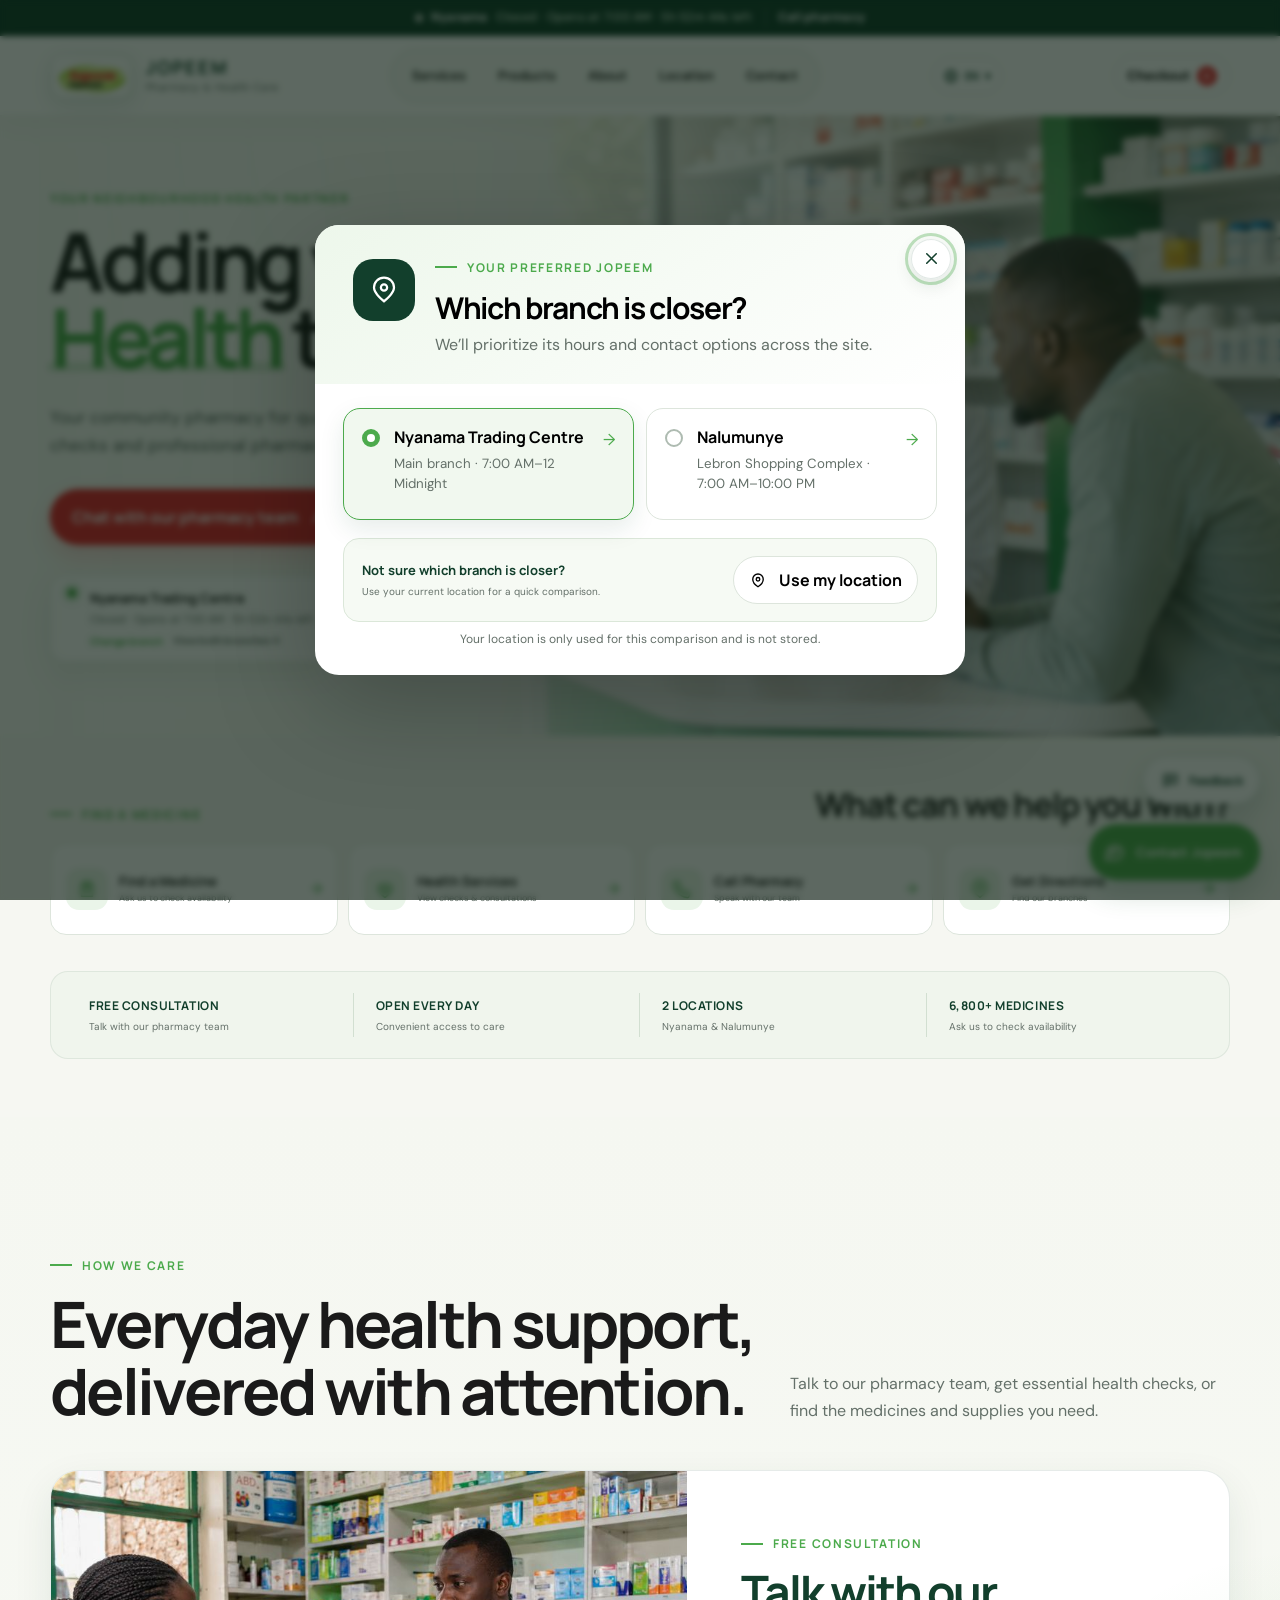
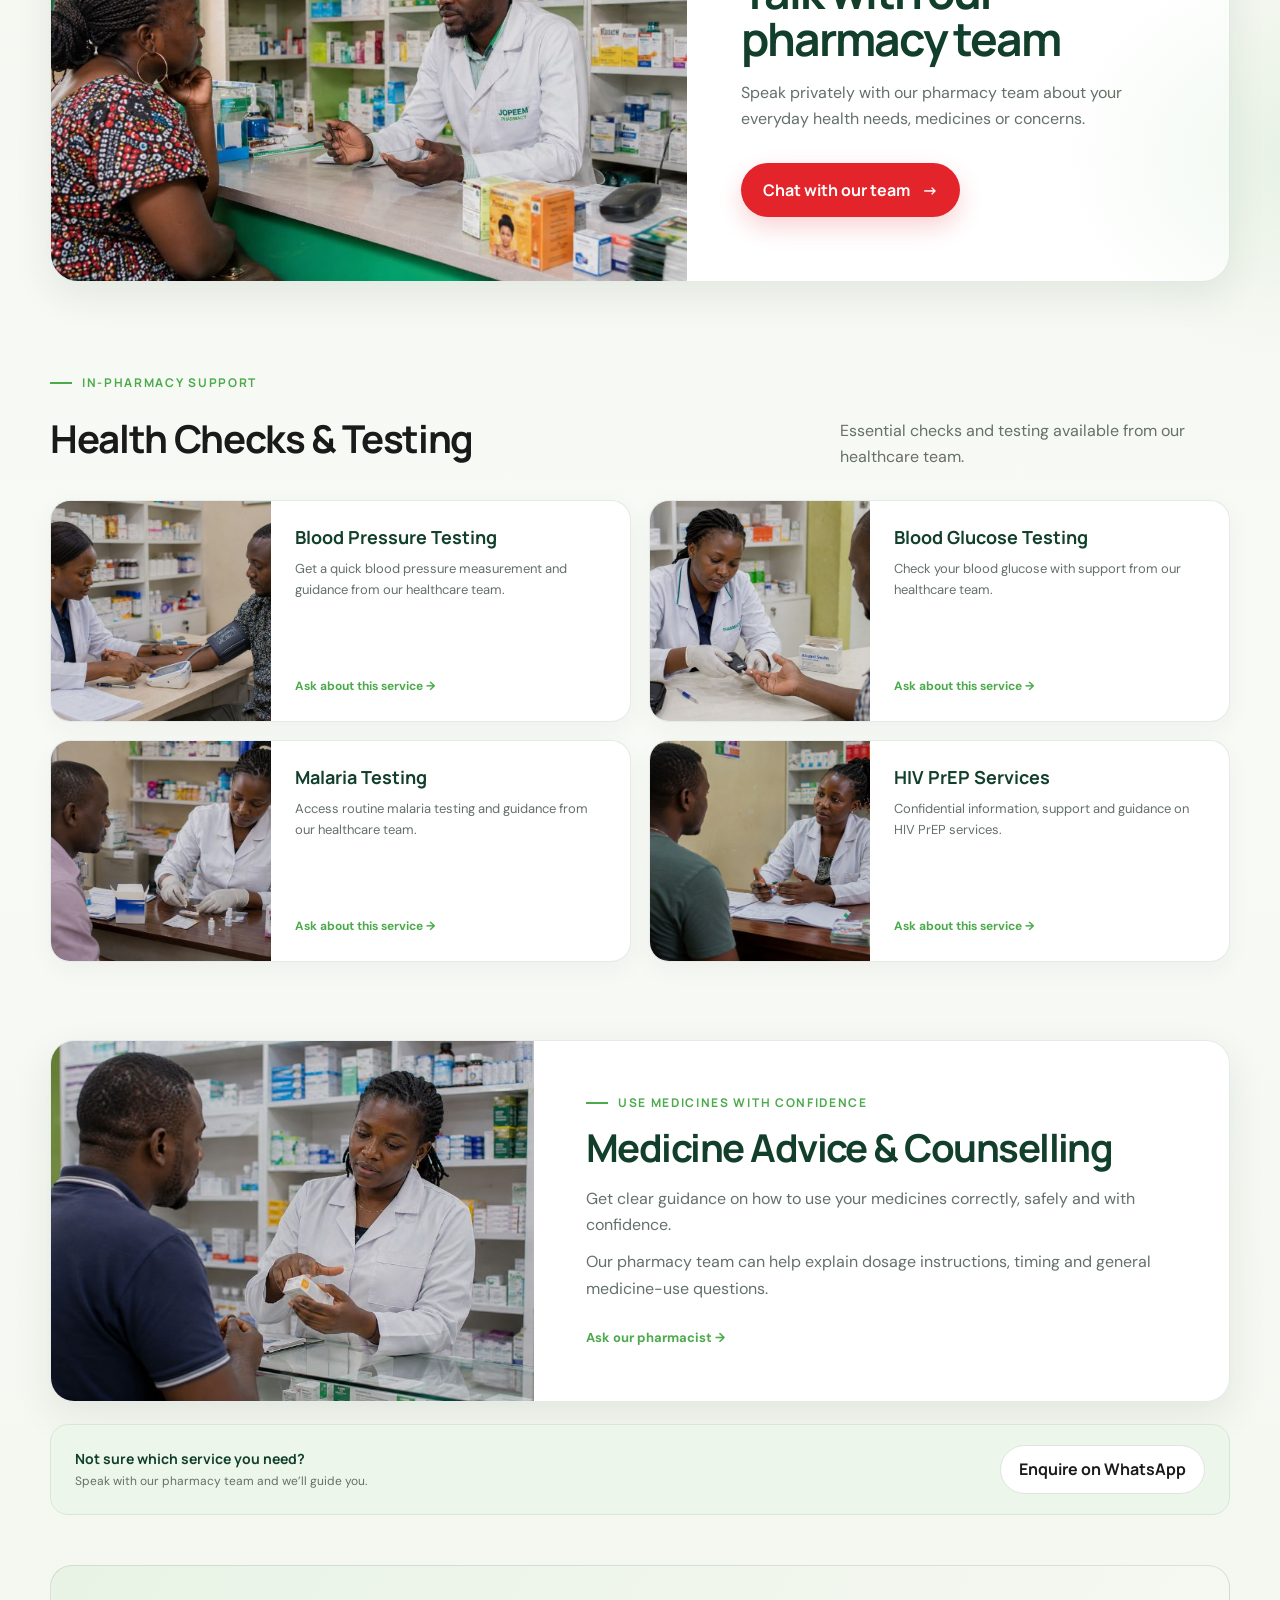
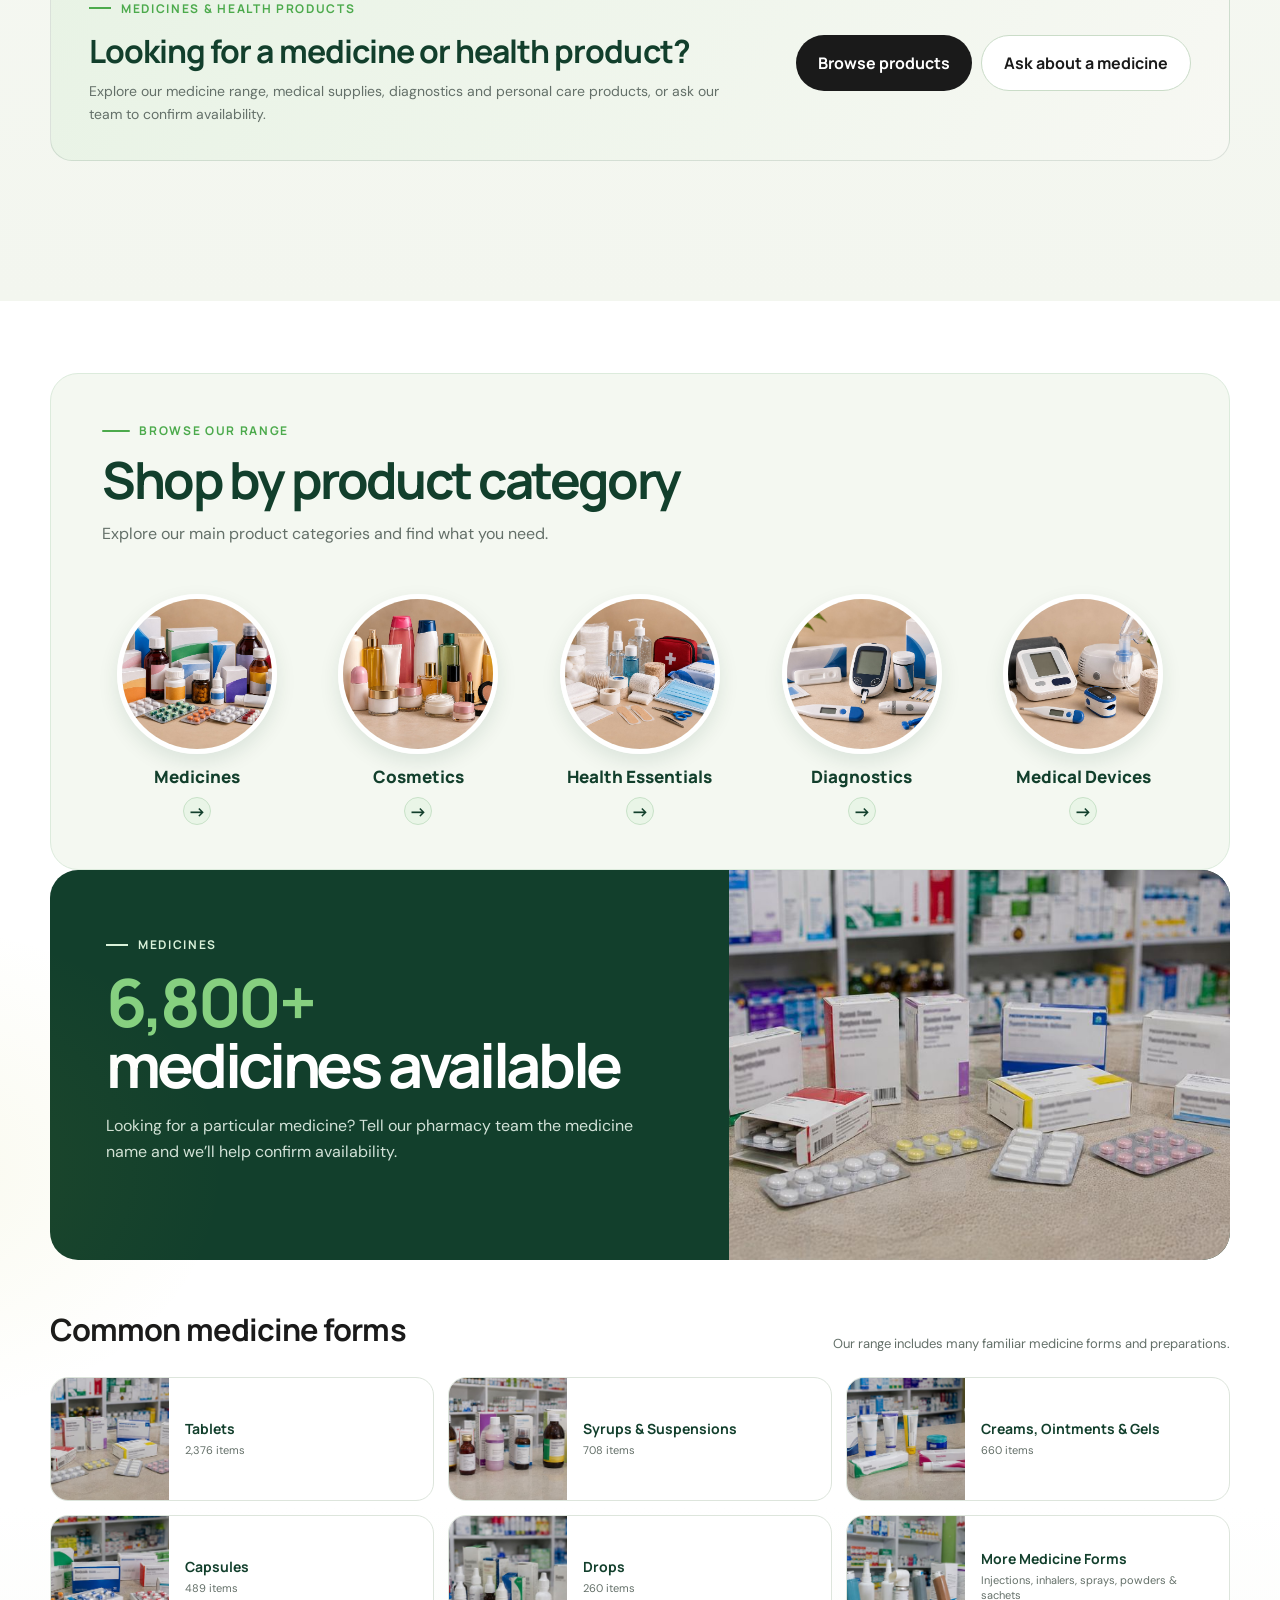
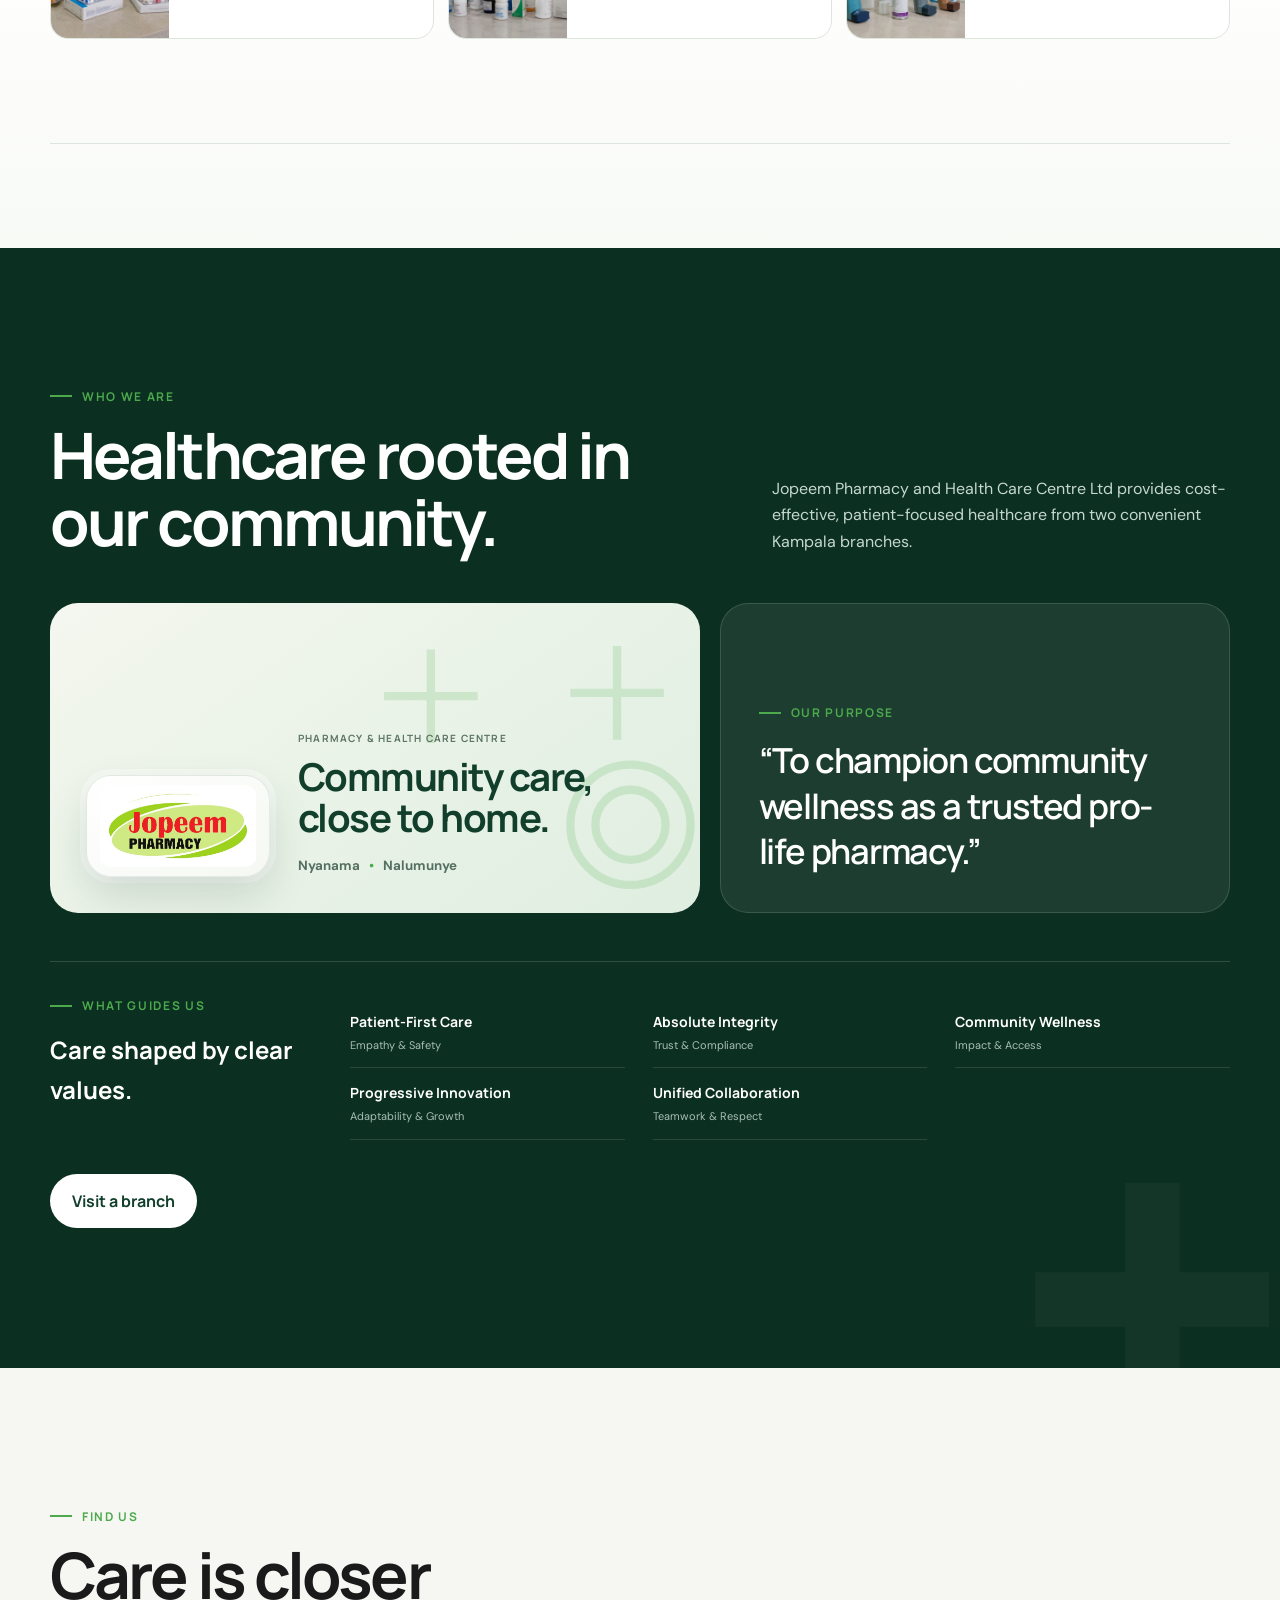
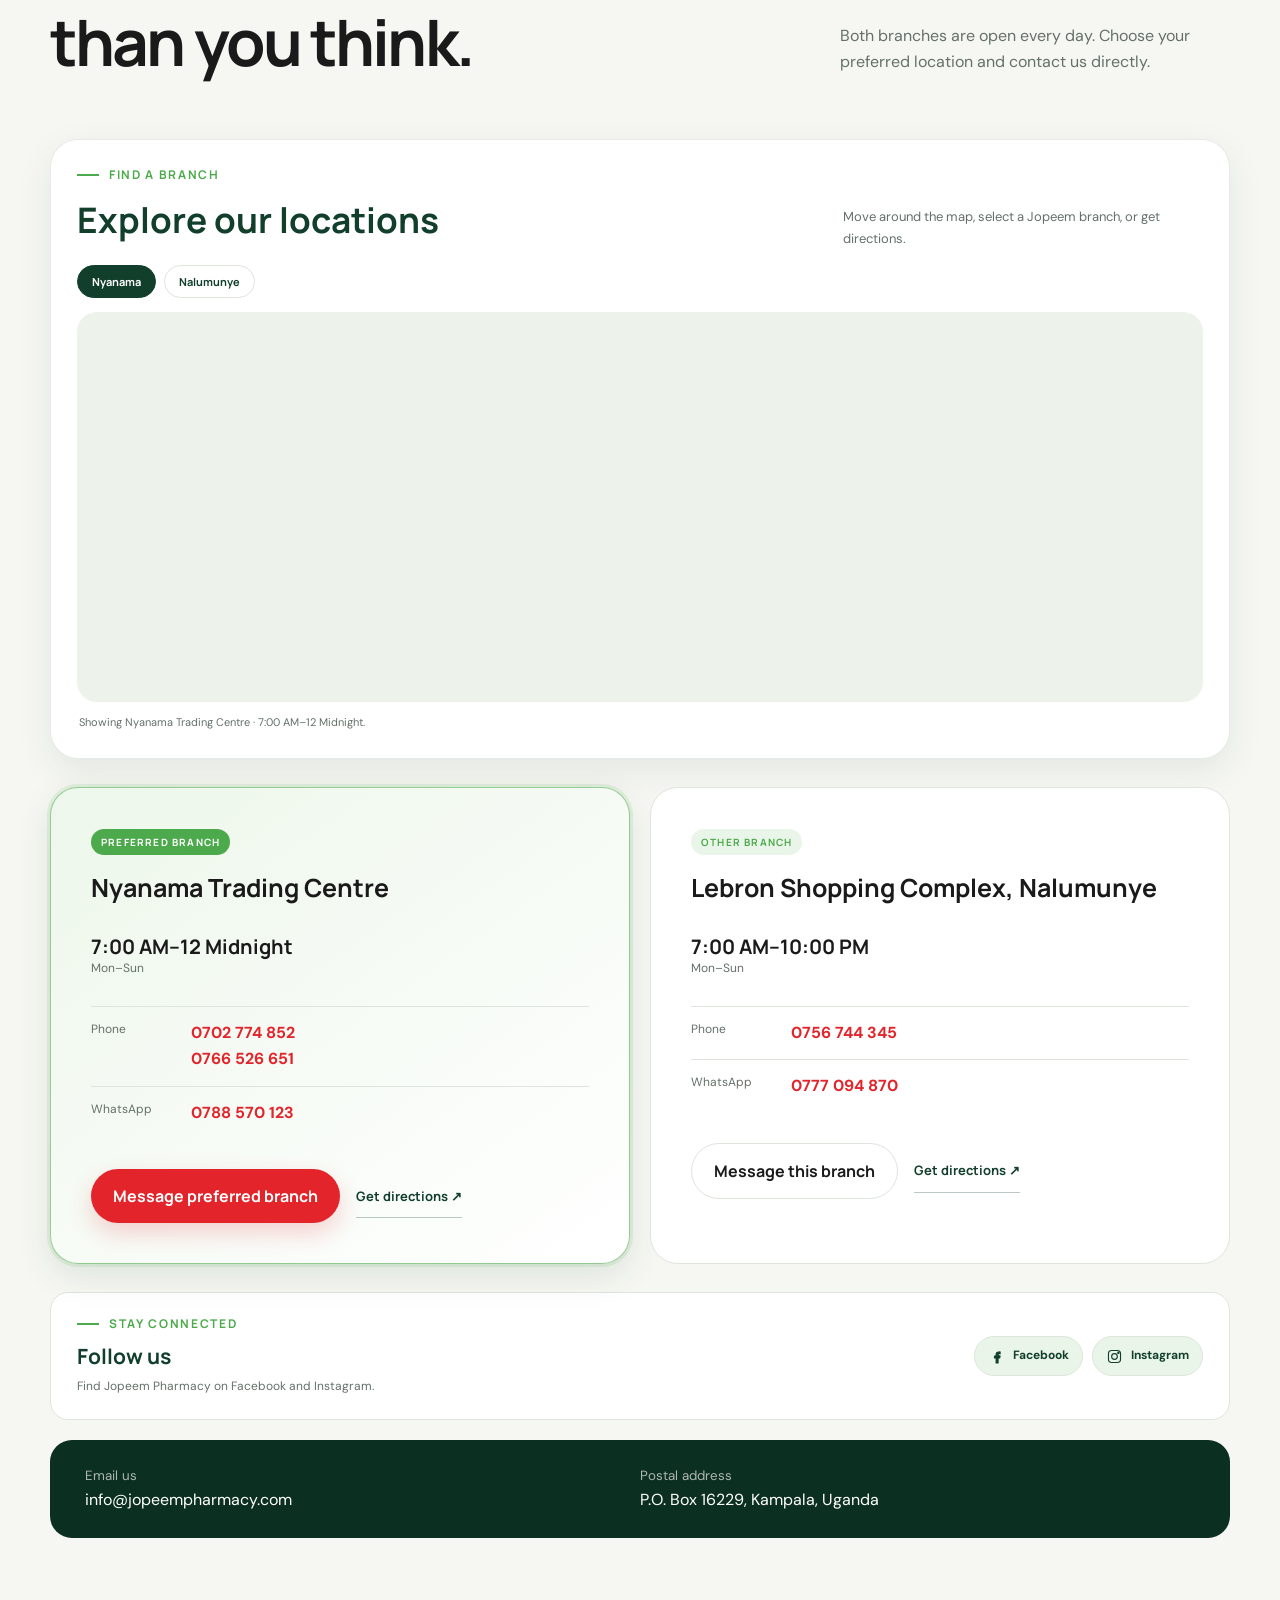
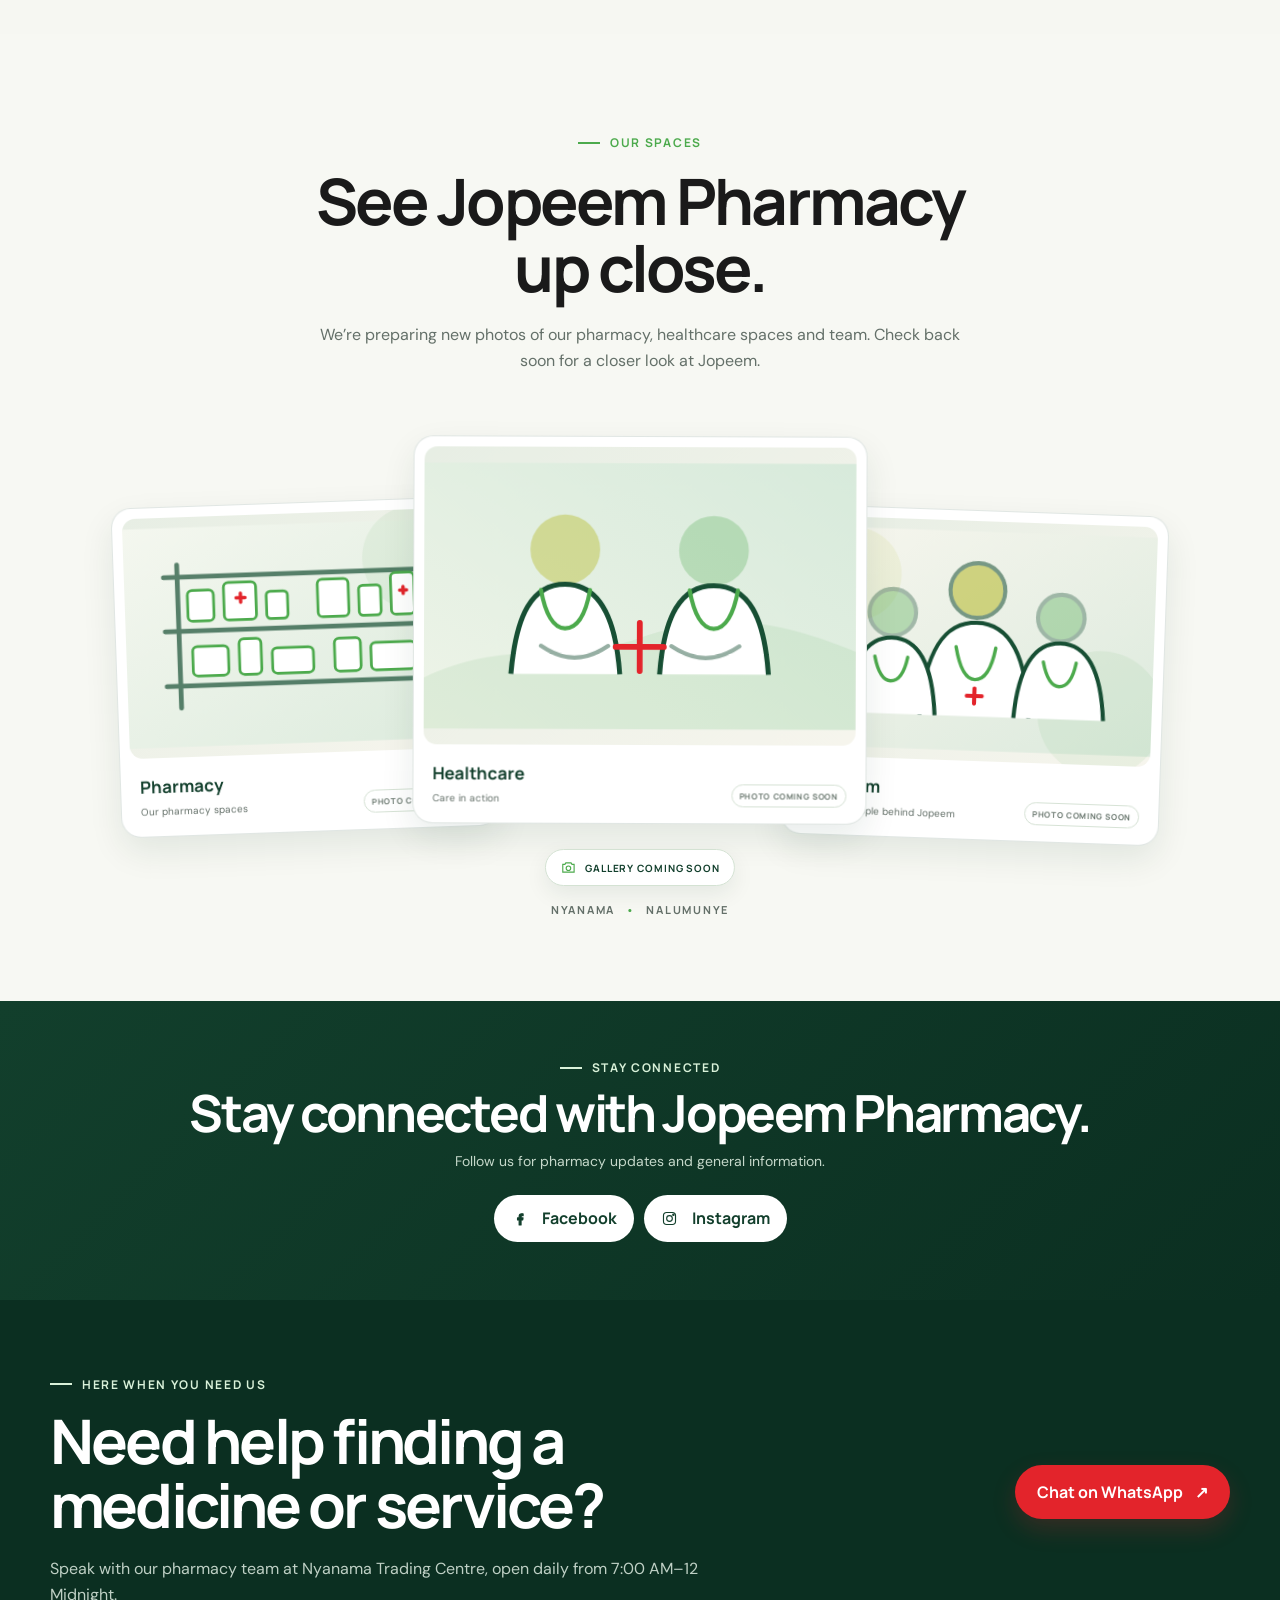
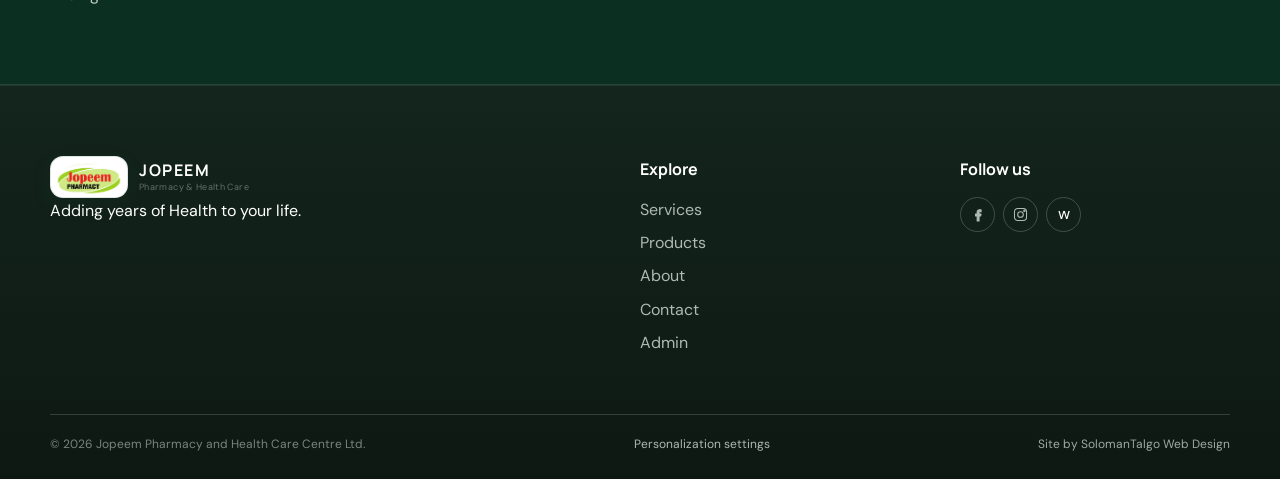
==== commit b4eac955: "changes" ====
--- a/index.html
+++ b/index.html
@@ -453,23 +453,8 @@
     <button class="dialog-close" data-close-dialog aria-label="Close message composer"><svg viewBox="0 0 24 24" aria-hidden="true"><path d="M6 6l12 12M18 6 6 18"/></svg></button>
     <div class="composer-head"><span class="composer-chat-icon" aria-hidden="true"><svg viewBox="0 0 24 24"><path d="M20 15a4 4 0 0 1-4 4H9l-5 3v-7a4 4 0 0 1-1-2.6V8a4 4 0 0 1 4-4h9a4 4 0 0 1 4 4z"/></svg></span><div><p class="eyebrow" data-i18n="assistant.title">Jopeem Assistant</p><h2 id="composer-title" data-i18n="assistant.heading">How can we help?</h2><p data-i18n="assistant.intro">Choose what you need help with and we’ll prepare a message for our pharmacy team.</p></div></div>
     <form id="whatsapp-composer-form">
-      <fieldset class="composer-step" data-assistant-screen="1"><legend data-i18n="assistant.step1">Step 1 of 3 · What do you need help with?</legend><div class="composer-help-options" role="group" aria-label="Help type">
-        <button type="button" class="composer-help-option" data-help-type="medicine" aria-pressed="false"><span aria-hidden="true">⌕</span><b data-i18n="assistant.medicine">Find a medicine</b></button>
-        <button type="button" class="composer-help-option" data-help-type="service" aria-pressed="false"><span aria-hidden="true">＋</span><b data-i18n="assistant.service">Ask about a health service</b></button>
-        <button type="button" class="composer-help-option" data-help-type="product" aria-pressed="false"><span aria-hidden="true">□</span><b data-i18n="assistant.product">Check product availability</b></button>
-        <button type="button" class="composer-help-option" data-help-type="branch" aria-pressed="false"><span aria-hidden="true">⌖</span><b data-i18n="assistant.branch">Branch &amp; directions</b></button>
-        <button type="button" class="composer-help-option" data-help-type="other" aria-pressed="false"><span aria-hidden="true">⋯</span><b data-i18n="assistant.other">Something else</b></button>
-      </div></fieldset>
-      <fieldset class="composer-step composer-details" data-assistant-screen="2" hidden><legend data-i18n="assistant.step2">Step 2 of 3 · Relevant details</legend>
-        <div class="composer-field" data-detail="medicine"><label data-i18n="assistant.medicineName">Medicine name<input name="medicine" autocomplete="off" placeholder="e.g. Paracetamol"></label></div><div class="composer-step-actions"><button type="button" class="button button-outline" data-composer-back><span data-i18n="assistant.back">Back</span></button><button type="button" class="composer-next" data-composer-next="medicine" disabled><span data-i18n="assistant.next">Next</span> →</button></div>
-        <div class="composer-field" data-detail="service"><span class="composer-field-label" data-i18n="assistant.healthService">Health service</span><div class="composer-service-options" role="group" aria-label="Health services"><button type="button" data-service="Free Consultation">Free Consultation</button><button type="button" data-service="Blood Pressure Testing">Blood Pressure Testing</button><button type="button" data-service="Blood Glucose Testing">Blood Glucose Testing</button><button type="button" data-service="Malaria Testing">Malaria Testing</button><button type="button" data-service="HIV PrEP Services">HIV PrEP Services</button><button type="button" data-service="Medicine Advice &amp; Counselling">Medicine Advice &amp; Counselling</button></div><div class="composer-step-actions"><button type="button" class="button button-outline" data-composer-back><span data-i18n="assistant.back">Back</span></button><button type="button" class="composer-next" data-composer-next="service" disabled><span data-i18n="assistant.next">Next</span> →</button></div>
-        <div class="composer-field" data-detail="product"><label data-i18n="assistant.productName">Product or item name<input name="product" autocomplete="off" placeholder="e.g. body lotion, glucose strips, thermometer"></label></div><div class="composer-step-actions"><button type="button" class="button button-outline" data-composer-back><span data-i18n="assistant.back">Back</span></button><button type="button" class="composer-next" data-composer-next="product" disabled><span data-i18n="assistant.next">Next</span> →</button></div>
-        <div class="composer-field" data-detail="branch"><label class="composer-branch">Preferred branch<select name="branch"><option>Nyanama Trading Centre</option><option>Lebron Shopping Complex, Nalumunye</option></select></label><div class="composer-branch-actions"><button type="button" class="button button-outline" data-composer-directions data-i18n="assistant.directions">Get directions</button><button type="button" class="text-button" data-branch-question data-i18n="assistant.branchQuestion">Ask about branch hours/contact</button></div><div class="composer-step-actions"><button type="button" class="button button-outline" data-composer-back><span data-i18n="assistant.back">Back</span></button><button type="button" class="composer-next" data-composer-next="branch" disabled><span data-i18n="assistant.next">Next</span> →</button></div>
-        <div class="composer-field" data-detail="other"><label data-i18n="assistant.customPrompt">Tell us briefly how we can help.<textarea name="other" rows="3" placeholder="Tell us briefly how we can help."></textarea></label></div><div class="composer-step-actions"><button type="button" class="button button-outline" data-composer-back><span data-i18n="assistant.back">Back</span></button><button type="button" class="composer-next" data-composer-next="other" disabled><span data-i18n="assistant.next">Next</span> →</button></div>
-      </fieldset>
-      <div class="composer-step composer-review" data-assistant-screen="3" hidden><p class="composer-step-label" data-i18n="assistant.step3">Step 3 of 3 · Review your message</p><label class="composer-message" data-i18n="assistant.message">Your message<textarea name="message" rows="4" required maxlength="500"></textarea><small><span data-message-count>0</span>/500</small></label><div class="composer-preview" aria-live="polite"><span data-i18n="assistant.preview">Preview</span><p data-message-preview></p></div></div><div class="composer-review-actions" hidden><button type="button" class="button button-outline" data-composer-back><span data-i18n="assistant.back">Back</span></button></div>
-      <button class="button button-primary composer-submit" type="submit" hidden><span class="composer-wa-mark" aria-hidden="true"><svg viewBox="0 0 24 24"><path d="M20.5 3.5A11.8 11.8 0 0 0 12.1 0C5.6 0 .3 5.3.3 11.8c0 2.1.5 4.1 1.6 5.9L.2 24l6.5-1.7a11.8 11.8 0 0 0 5.4 1.4h.1c6.5 0 11.8-5.3 11.8-11.8 0-3.2-1.2-6.2-3.5-8.4zm-8.3 18.2h-.1c-1.8 0-3.5-.5-5-1.4l-.4-.2-3.8 1 1-3.7-.2-.4a9.8 9.8 0 1 1 8.5 4.7zm5.4-7.3c-.3-.2-1.8-.9-2.1-1-.3-.1-.5-.2-.7.2-.2.3-.8 1-.9 1.2-.2.2-.3.2-.6.1-1.8-.9-3-1.6-4.2-3.7-.3-.6.3-.5.9-1.8.1-.2 0-.4 0-.6l-1-2.3c-.3-.6-.5-.5-.7-.5h-.6c-.2 0-.6.1-.9.4-.3.3-1.2 1.2-1.2 2.9s1.2 3.3 1.4 3.6c.2.2 2.4 3.7 5.8 5.2.8.3 1.4.2 1.9.7.8.3 1.6.2 2.2.1.7-.1 1.8-.7 2-1.4.3-.7.3-1.3.2-1.4-.1-.2-.3-.3-.6-.4z"/></svg></span><span data-i18n="assistant.continue">Continue to WhatsApp</span> <span>→</span></button>
-      <small class="composer-note" hidden data-i18n="assistant.safety">For medical advice, treatment decisions or urgent health concerns, speak directly with our pharmacy team or an appropriate healthcare professional.</small>
+      <div id="assistant-step-content" class="assistant-step-content" aria-live="polite"></div>
+      <div id="assistant-step-navigation" class="assistant-nav"></div>
     </form>
   </dialog>
 
--- a/styles.css
+++ b/styles.css
@@ -385,4 +385,6 @@
 @media(min-width:901px) and (max-width:1150px){.site-header nav{gap:20px;font-size:12px}.site-header{padding-inline:20px}}
 
 
-.composer-step-actions,.composer-review-actions{display:flex;align-items:center;justify-content:space-between;gap:10px;margin-top:14px}.composer-step-actions .button,.composer-review-actions .button{min-height:38px;padding:9px 14px;font-size:11px}
+
+
+.assistant-nav{display:flex;align-items:center;justify-content:space-between;gap:12px;margin-top:2px}.assistant-nav .composer-submit{width:auto;margin-top:0}.assistant-nav .composer-next{margin-top:0}.assistant-nav .button{min-height:40px;padding:9px 15px;font-size:11px}
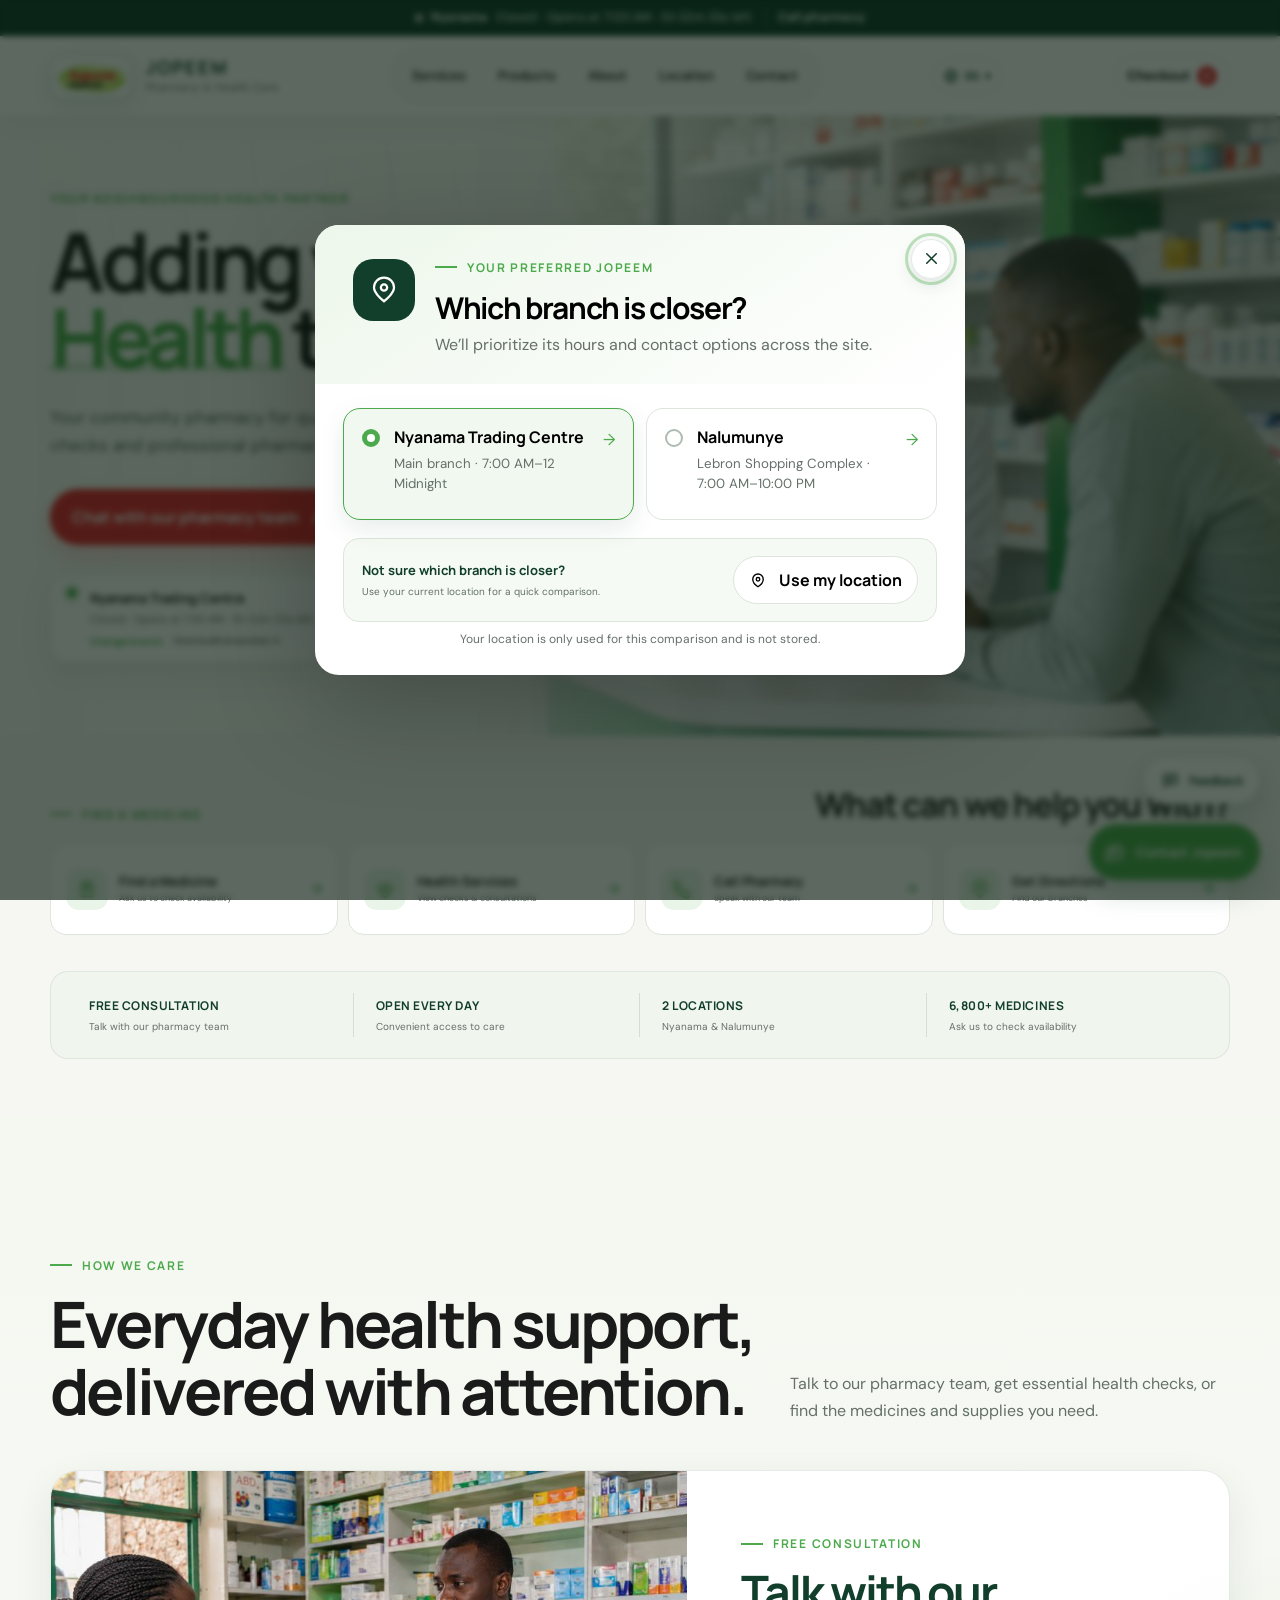
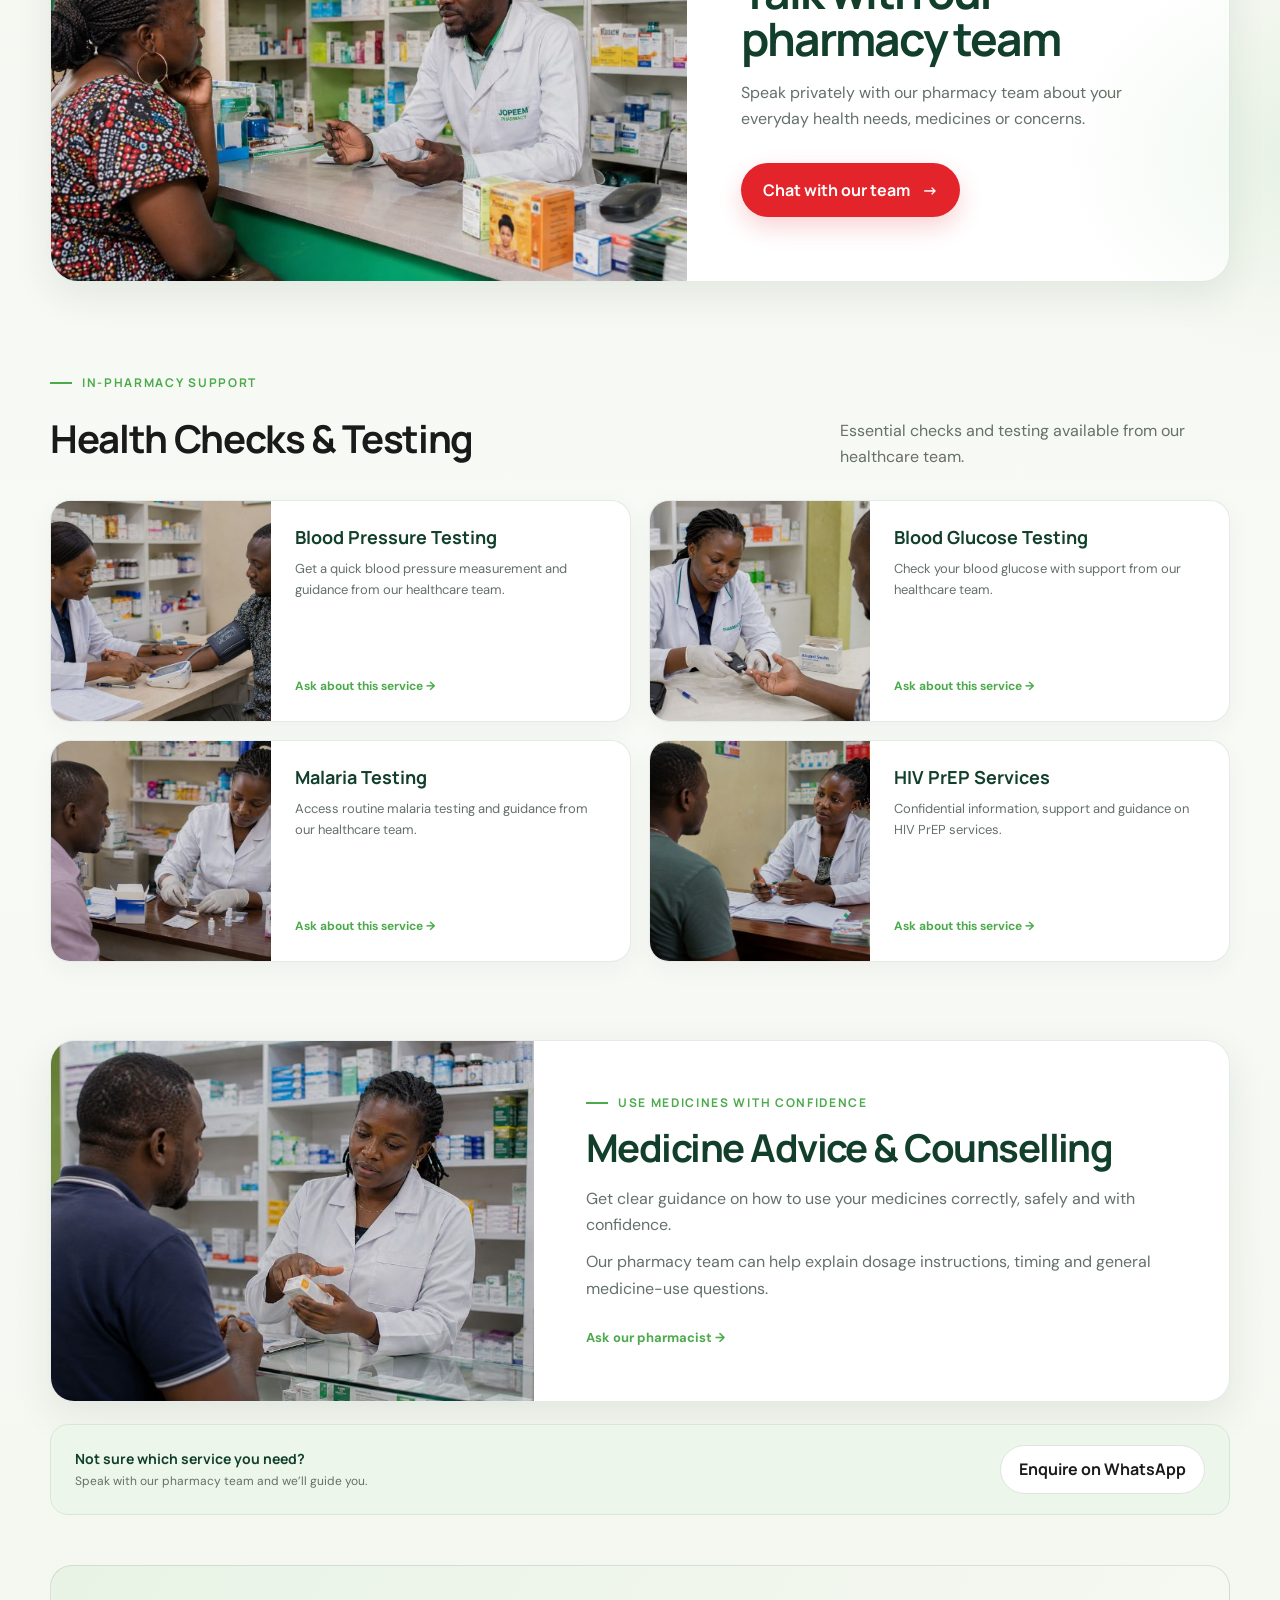
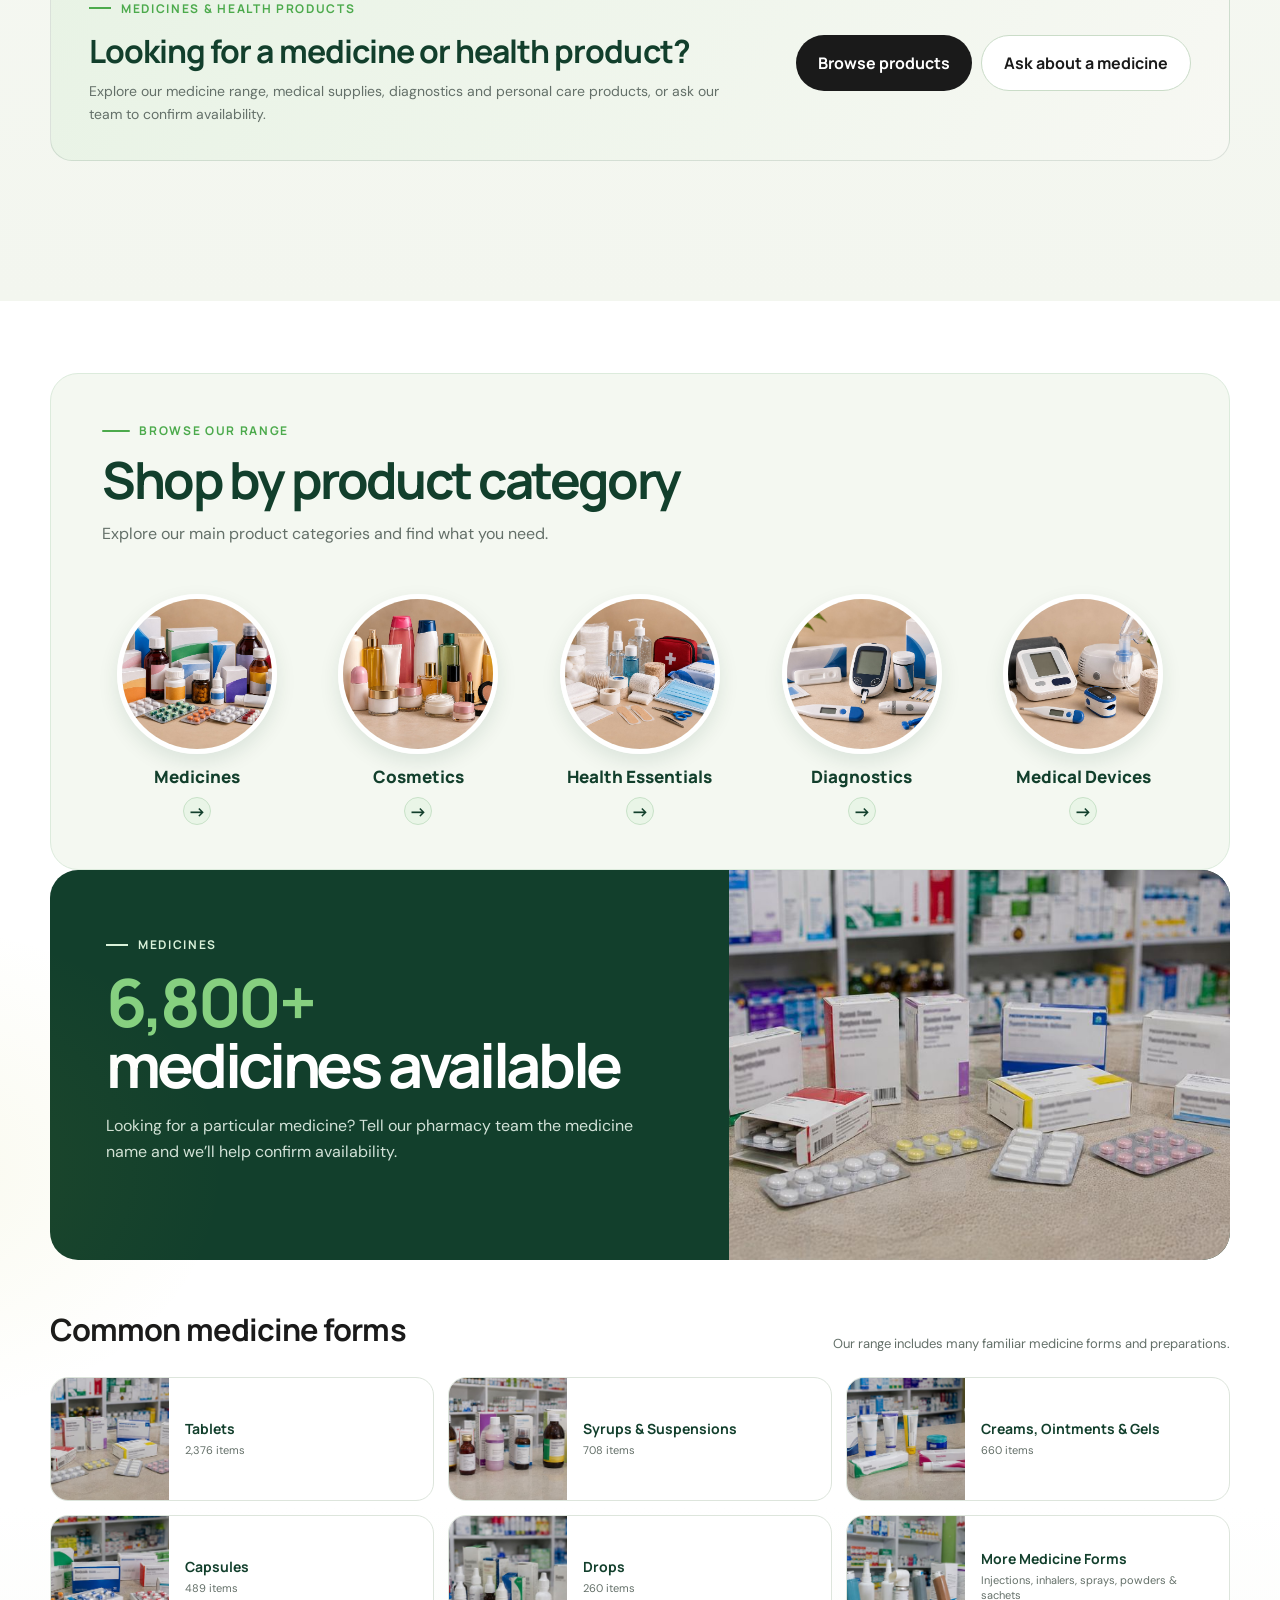
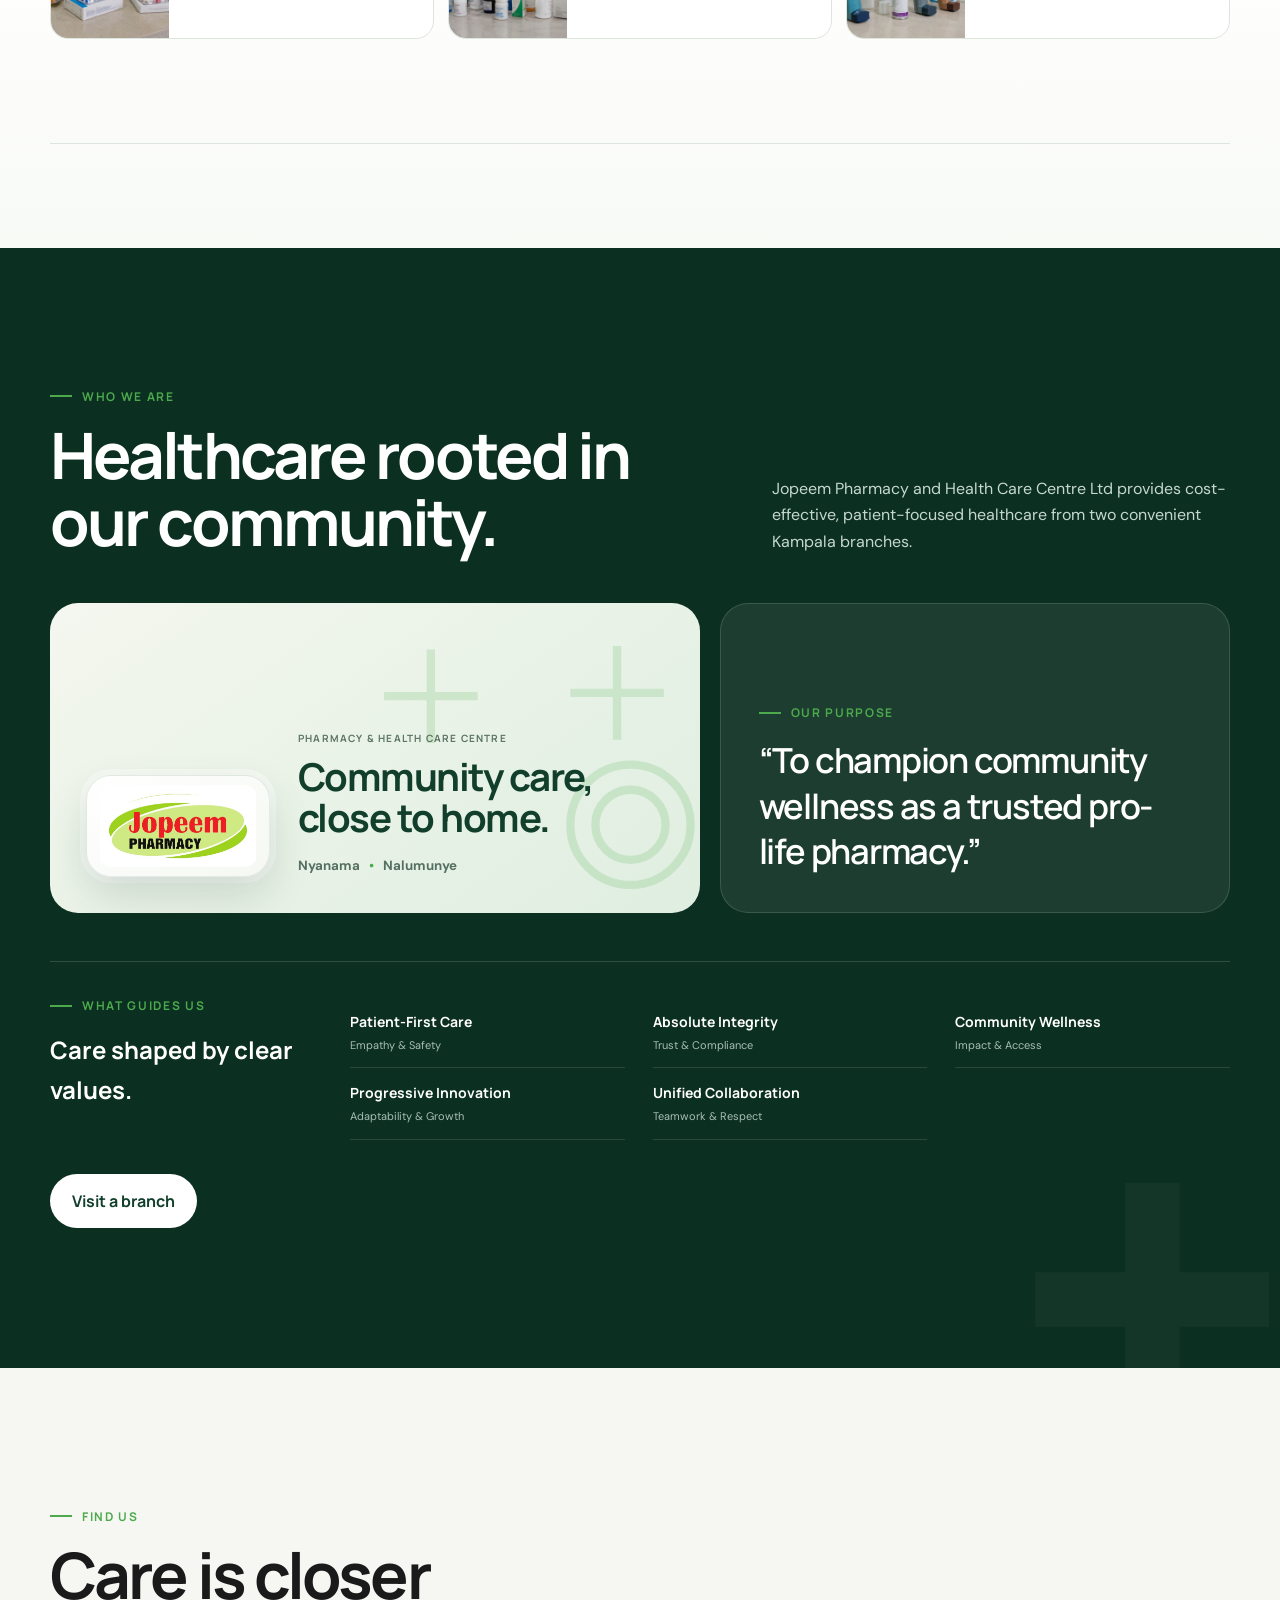
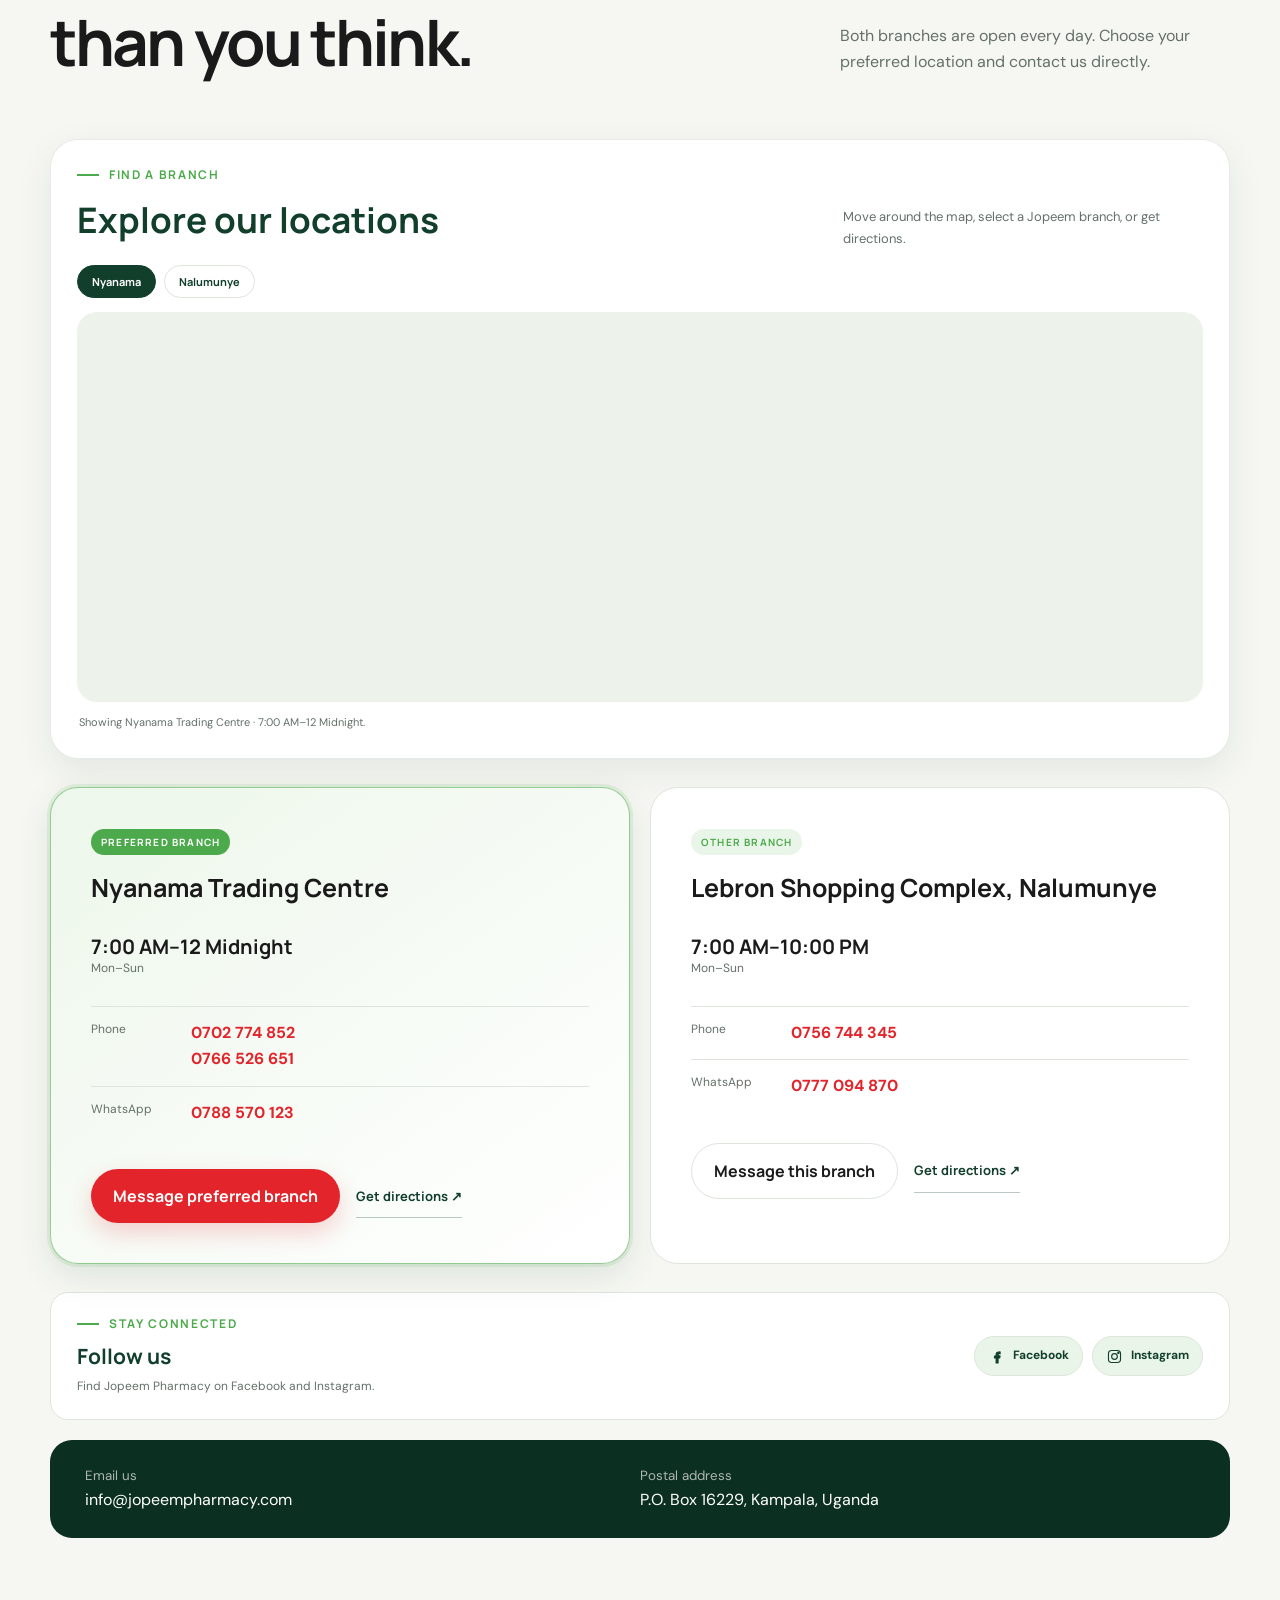
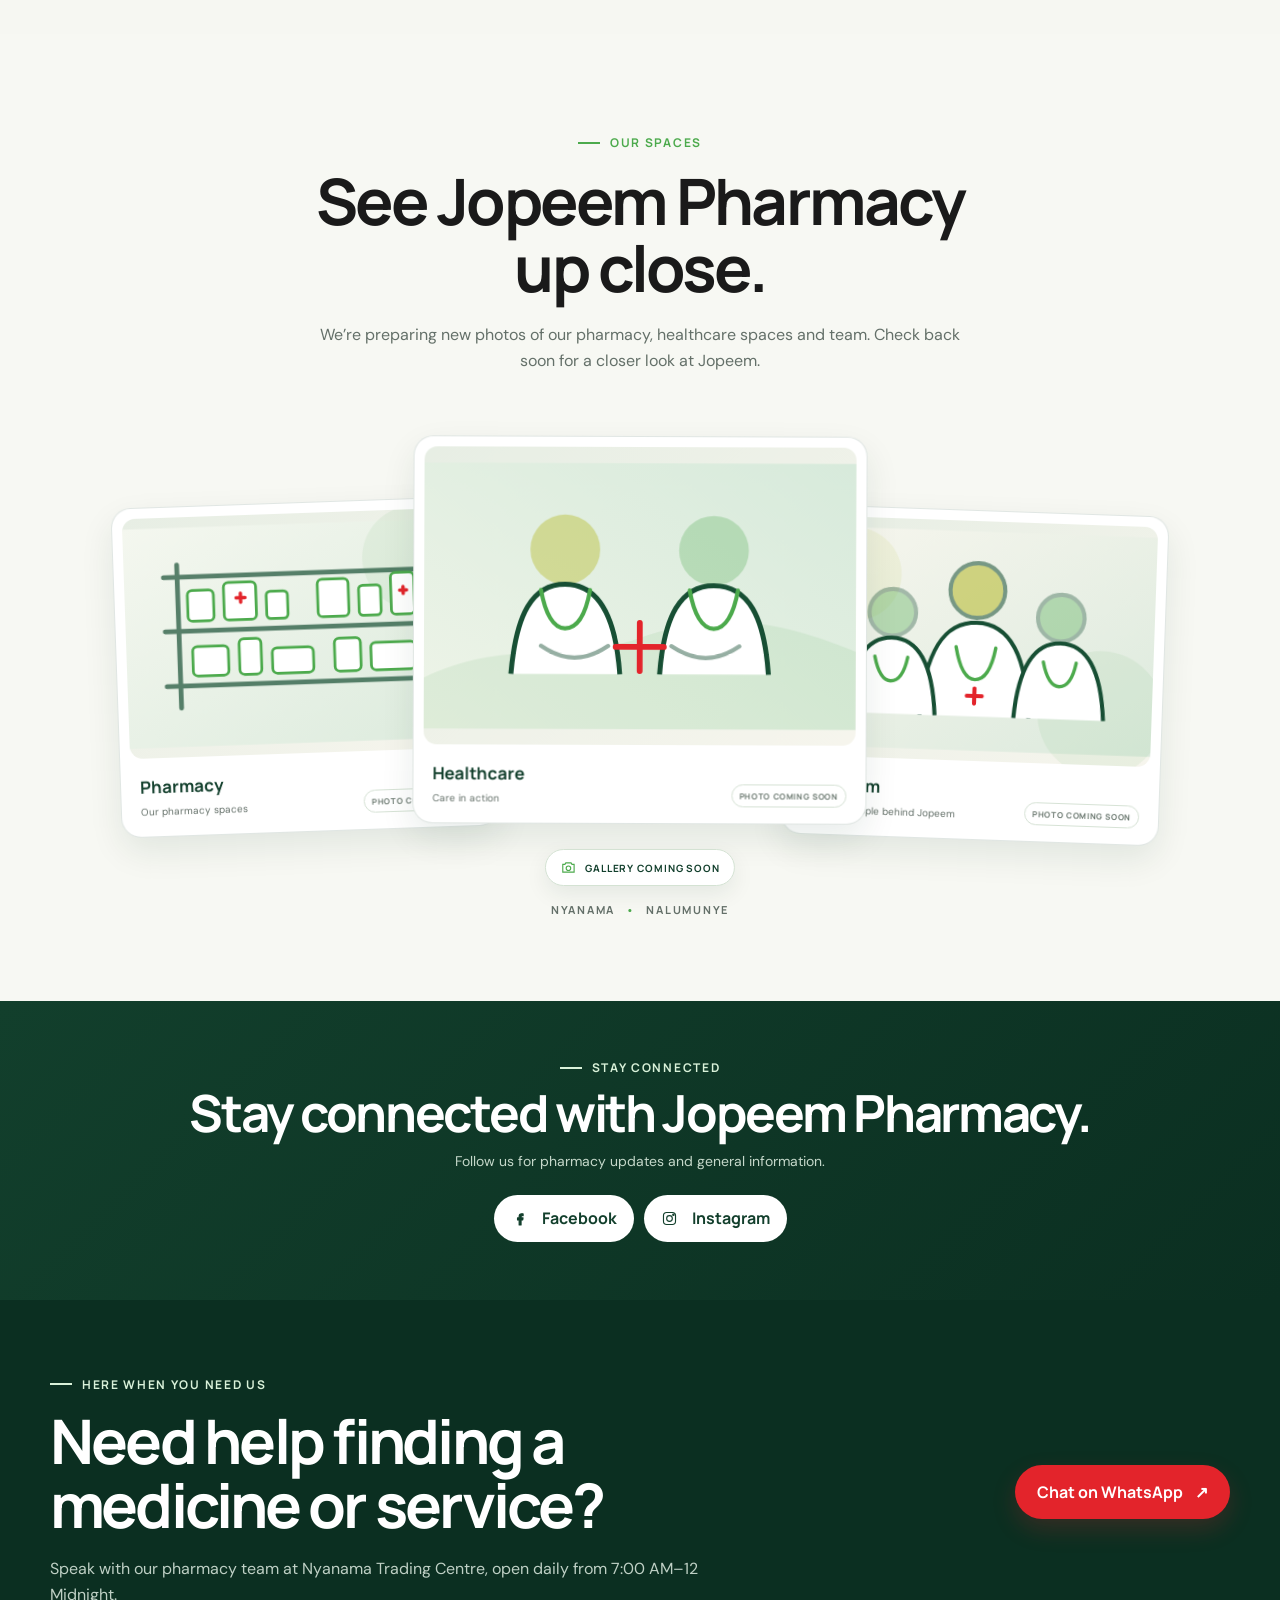
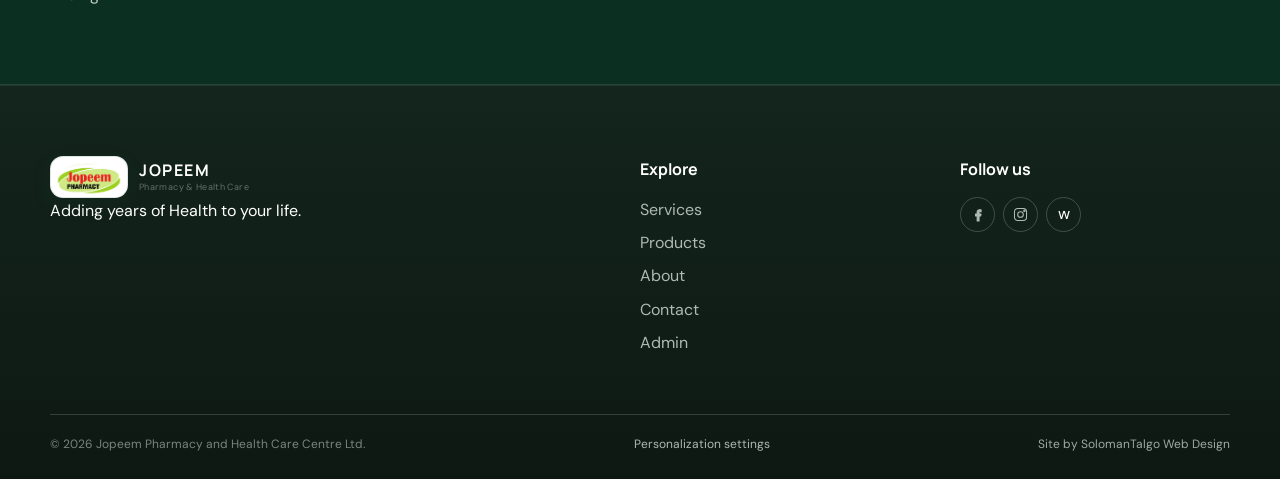
==== commit 2e7d5be1: "changes" ====
--- a/index.html
+++ b/index.html
@@ -17,7 +17,8 @@
   <link href="https://fonts.googleapis.com/css2?family=DM+Sans:wght@400;500;600;700&family=Manrope:wght@500;600;700;800&display=swap" rel="stylesheet">
   <link rel="preload" as="image" href="images/jopeem-hero.png" type="image/png" fetchpriority="high">
   <link rel="stylesheet" href="styles.css">
-  <script src="translations.js" defer></script><script src="app.js" defer></script><script src="public-i18n.js" defer></script>
+  <link rel="stylesheet" href="jopeem-selectors.css">
+  <script src="translations.js" defer></script><script src="jopeem-selectors.js" defer></script><script src="app.js" defer></script><script src="public-i18n.js" defer></script>
 </head>
 <body>
   <a class="skip-link" href="#main">Skip to content</a>
--- a/jopeem-selectors.css
+++ b/jopeem-selectors.css
@@ -0,0 +1,2 @@
+.jopeem-native-sync{position:absolute!important;width:1px!important;height:1px!important;margin:-1px!important;padding:0!important;border:0!important;overflow:hidden!important;clip:rect(0 0 0 0)!important;white-space:nowrap!important}.jopeem-select-trigger{display:flex;align-items:center;justify-content:space-between;gap:10px;width:100%;margin-top:4px;padding:10px 11px;border:1px solid var(--line,#dde5dc);border-radius:10px;background:#fff;color:var(--deep,#174f34);font:inherit;font-size:12px;font-weight:700;text-align:left}.jopeem-select-trigger:hover,.jopeem-select-trigger:focus-visible{border-color:#8fbe92;outline:3px solid rgba(76,170,76,.18);outline-offset:1px}.jopeem-select-chevron{color:var(--green,#4caa4c);font-size:18px;line-height:.7}.jopeem-picker[hidden]{display:none}.jopeem-picker{position:fixed;inset:0;z-index:200}.jopeem-picker-backdrop{position:absolute;inset:0;background:rgba(8,20,13,.48)}.jopeem-picker-panel{position:absolute;top:50%;left:50%;width:min(560px,calc(100% - 32px));max-height:min(760px,80vh);overflow:auto;transform:translate(-50%,-50%);padding:25px;border:1px solid #e1ebe0;border-radius:24px;background:#fff;box-shadow:0 26px 90px rgba(8,35,20,.24)}.jopeem-picker-handle{display:none}.jopeem-picker-head{display:flex;justify-content:space-between;gap:18px;margin-bottom:18px}.jopeem-picker-head h2{margin:0;color:var(--deep,#174f34);font-size:25px;letter-spacing:-.04em}.jopeem-picker-head p:last-child{margin:6px 0 0;color:var(--muted,#647069);font-size:13px}.jopeem-picker-close{width:34px;height:34px;border:1px solid var(--line,#dde5dc);border-radius:50%;background:#fff;color:var(--muted,#647069);font-size:23px;line-height:1}.jopeem-picker-options{display:grid;gap:8px}.jopeem-picker-option{display:flex;align-items:center;gap:13px;width:100%;min-height:62px;padding:9px 12px;border:1px solid var(--line,#dde5dc);border-radius:15px;background:#fff;color:var(--deep,#174f34);text-align:left}.jopeem-picker-option:hover,.jopeem-picker-option:focus-visible{border-color:#8fbe92;background:#f5fbf3;outline:3px solid rgba(76,170,76,.16);outline-offset:1px}.jopeem-picker-option.is-selected{border-color:#8fc494;background:#eff9ed}.jopeem-picker-option img{width:52px;height:46px;flex:none;object-fit:cover;border-radius:10px}.jopeem-picker-option-copy{display:grid;gap:2px;min-width:0;flex:1}.jopeem-picker-option-copy b{font-size:14px}.jopeem-picker-option-copy small{color:var(--muted,#647069);font-size:11px}.jopeem-picker-option-mark{width:24px;color:var(--green,#4caa4c);font-size:22px;text-align:center}.jopeem-option-location,.jopeem-mega-icon{display:grid;place-items:center;width:42px;height:42px;flex:none;border-radius:12px;background:#edf7ed;color:var(--deep,#174f34);font-size:24px}.jopeem-picker-open{overflow:hidden}.jopeem-products-menu{position:relative}.jopeem-products-mega{position:absolute;top:calc(100% + 12px);left:50%;z-index:80;width:min(620px,calc(100vw - 32px));padding:18px;border:1px solid var(--line,#dde5dc);border-radius:19px;background:#fff;box-shadow:0 22px 60px rgba(13,55,34,.16);opacity:0;pointer-events:none;transform:translate(-50%,-6px);transition:opacity .18s ease,transform .18s ease}.jopeem-products-menu:hover .jopeem-products-mega,.jopeem-products-menu:focus-within .jopeem-products-mega{opacity:1;pointer-events:auto;transform:translate(-50%,0)}.jopeem-products-mega-head{display:grid;gap:2px;margin:0 4px 12px}.jopeem-products-mega-head b{color:var(--deep,#174f34);font-size:15px}.jopeem-products-mega-head span{color:var(--muted,#647069);font-size:11px}.jopeem-products-mega-grid{display:grid;grid-template-columns:repeat(2,minmax(0,1fr));gap:8px}.jopeem-mega-card{display:flex;align-items:center;gap:10px;min-width:0;padding:8px;border:1px solid transparent;border-radius:13px;color:var(--deep,#174f34)}.jopeem-mega-card:hover,.jopeem-mega-card:focus-visible{border-color:#cfe2ce;background:#f3faf1;outline:none}.jopeem-mega-card img{width:58px;height:52px;object-fit:cover;border-radius:10px}.jopeem-mega-card>span:not(.jopeem-mega-icon){display:grid;gap:2px;min-width:0;flex:1}.jopeem-mega-card b{font-size:12px}.jopeem-mega-card small{color:var(--muted,#647069);font-size:10px;line-height:1.3}.jopeem-mega-card i{font-size:22px;color:var(--green,#4caa4c);font-style:normal}.jopeem-mega-medicine{grid-column:1/-1;border-top:1px solid var(--line,#dde5dc);border-radius:0;padding-top:12px}@media(max-width:900px){.jopeem-products-mega{display:none}.jopeem-picker-panel{top:auto;right:0;bottom:0;left:0;width:100%;max-height:78vh;transform:none;padding:12px 16px 22px;border-radius:24px 24px 0 0}.jopeem-picker-handle{display:block;width:42px;height:4px;margin:0 auto 16px;border-radius:99px;background:#cbd8cd}.jopeem-picker-head{margin-bottom:14px}.jopeem-picker-head h2{font-size:22px}.jopeem-picker-option{min-height:62px}.jopeem-picker-option img{width:56px;height:48px}}@media(max-width:380px){.jopeem-picker-head h2{font-size:20px}.jopeem-picker-panel{padding-inline:12px}.jopeem-picker-option-copy b{font-size:13px}}
+@media(min-width:901px){.site-header nav{align-items:center}.jopeem-products-menu{display:flex;align-items:center;height:100%}.jopeem-products-menu>a{display:block}}
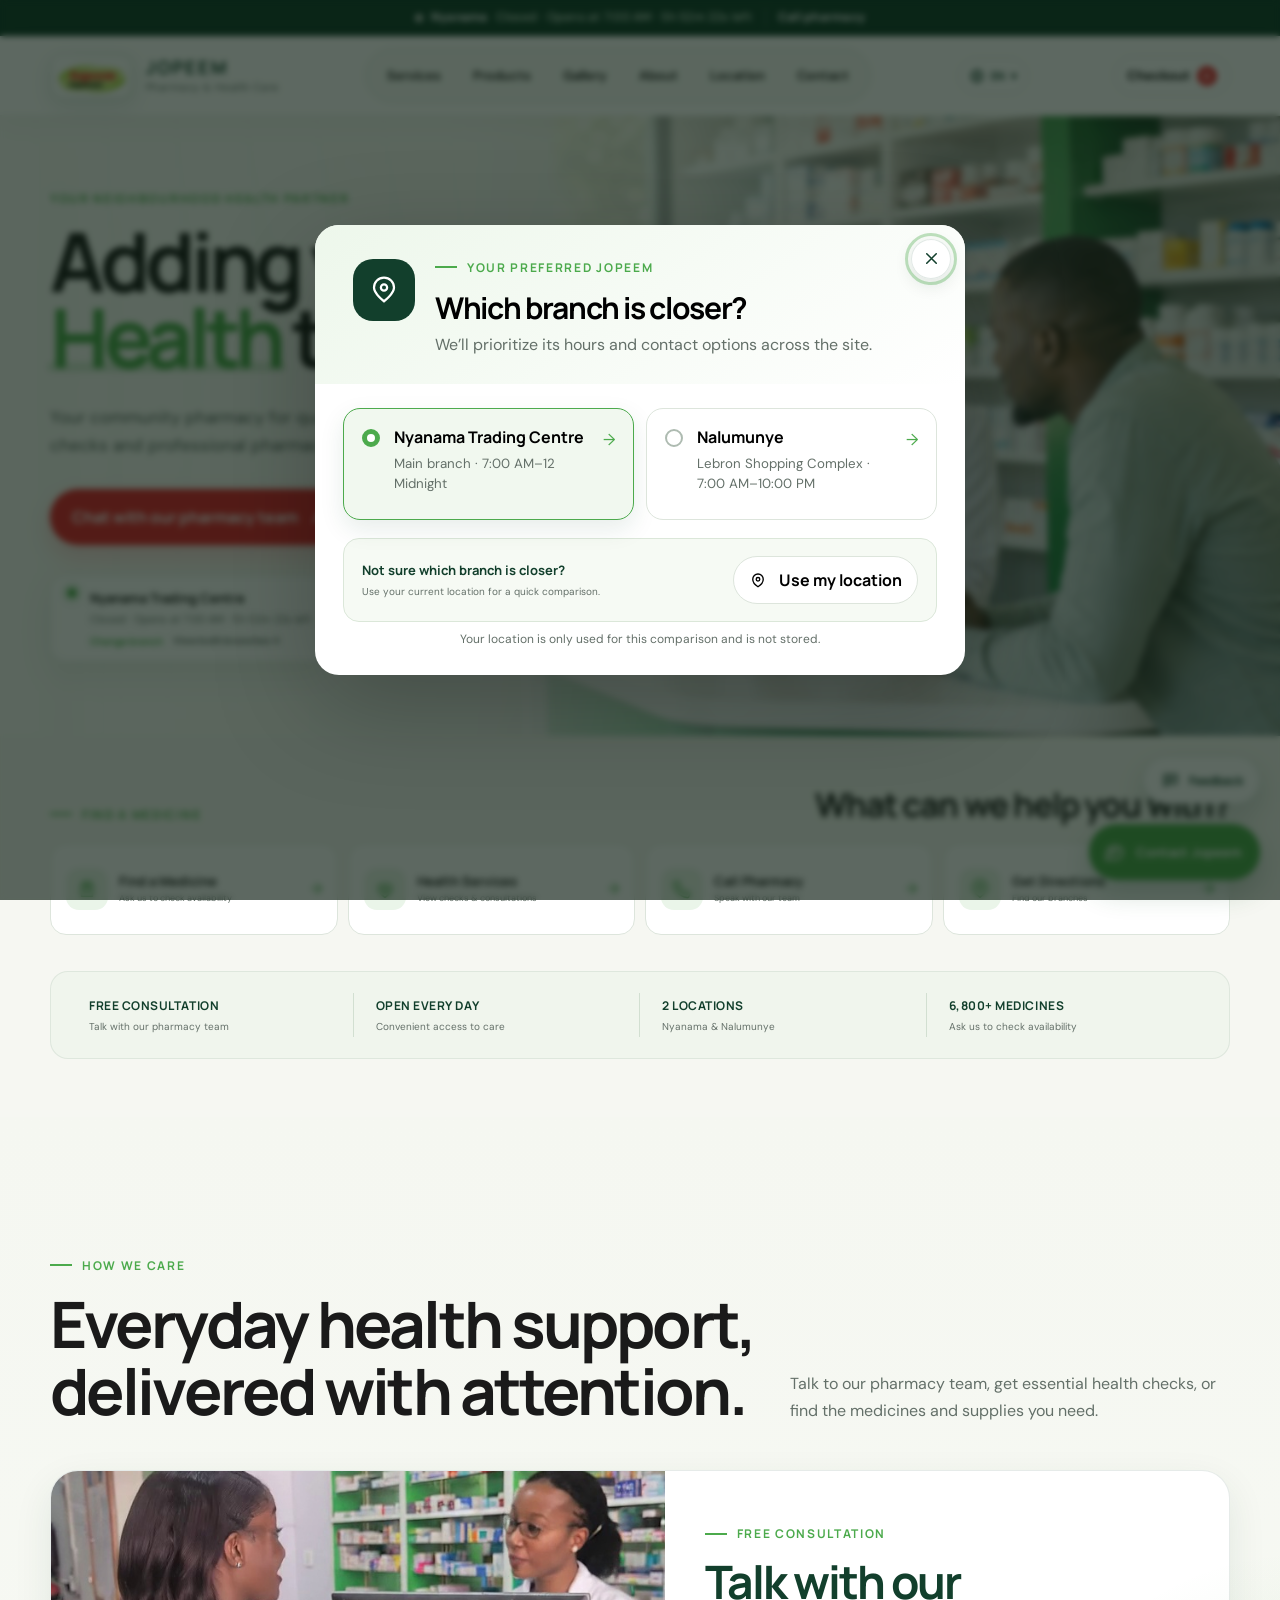
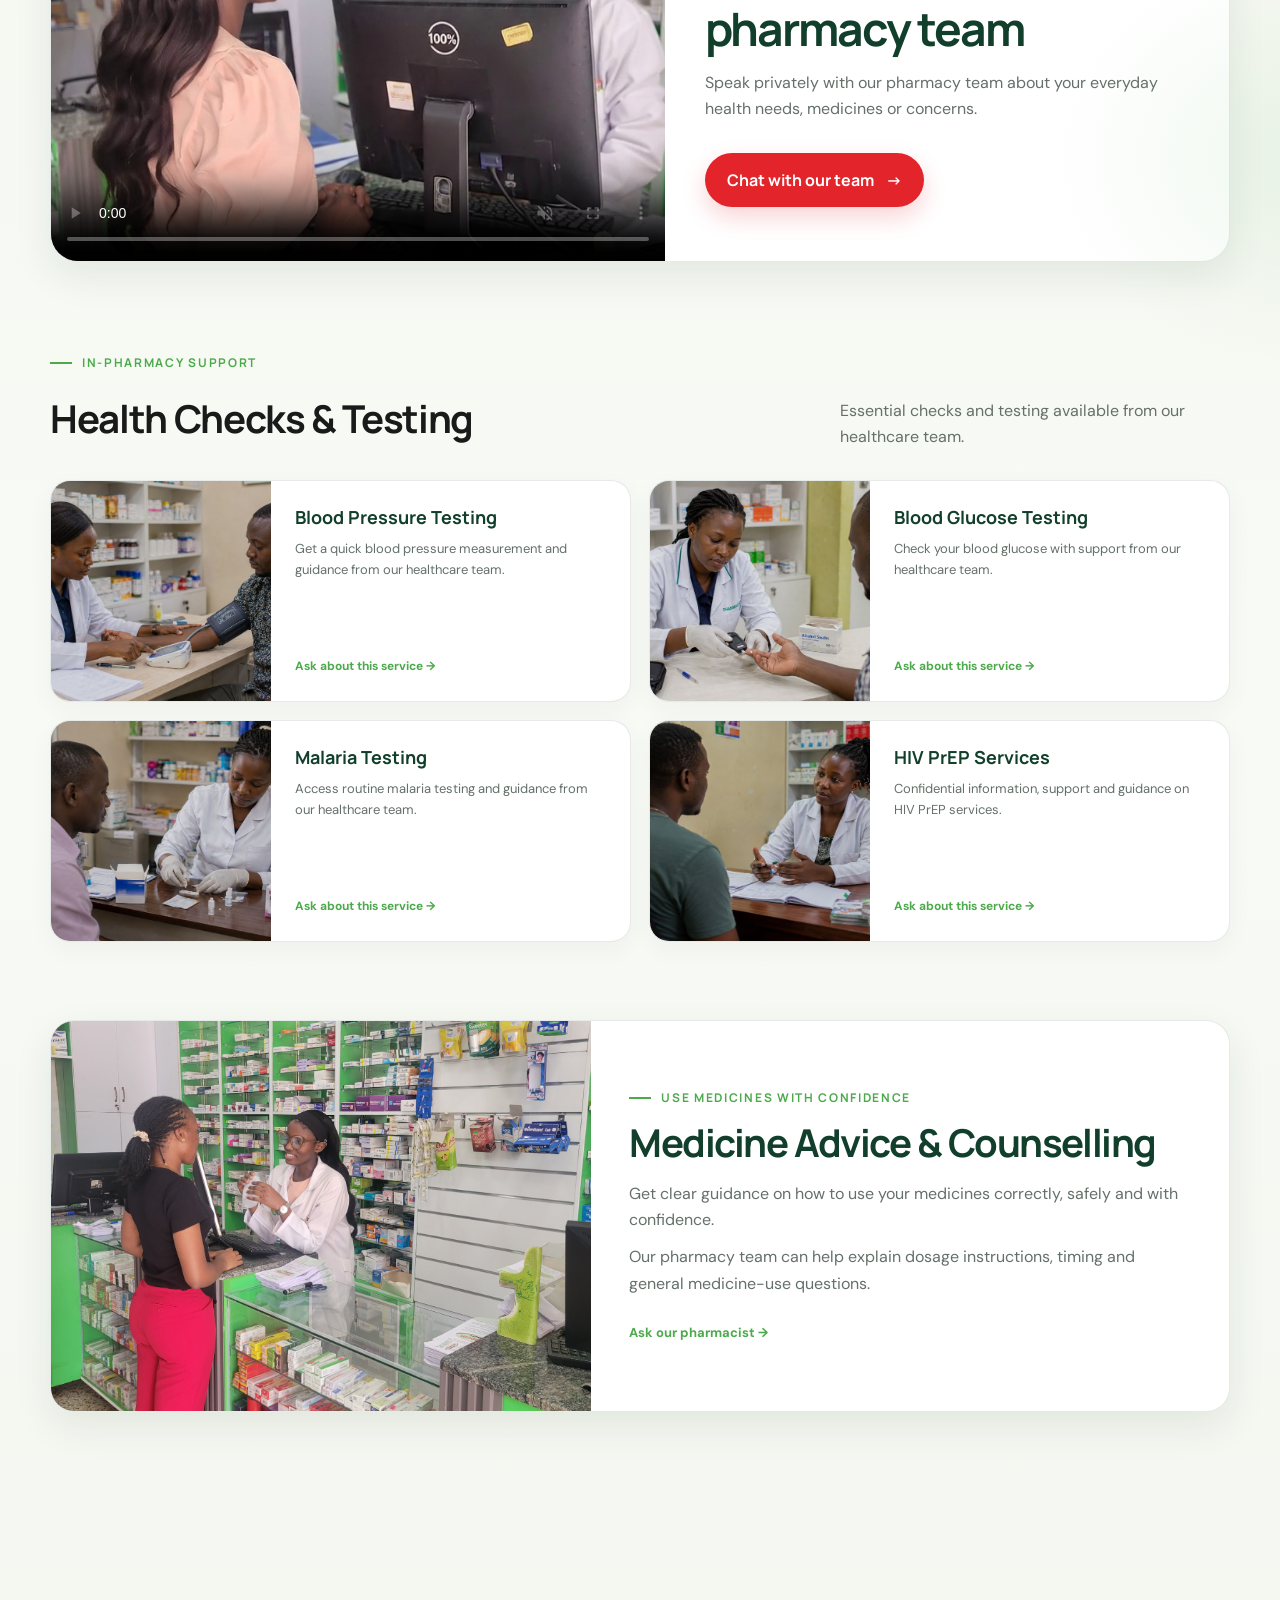
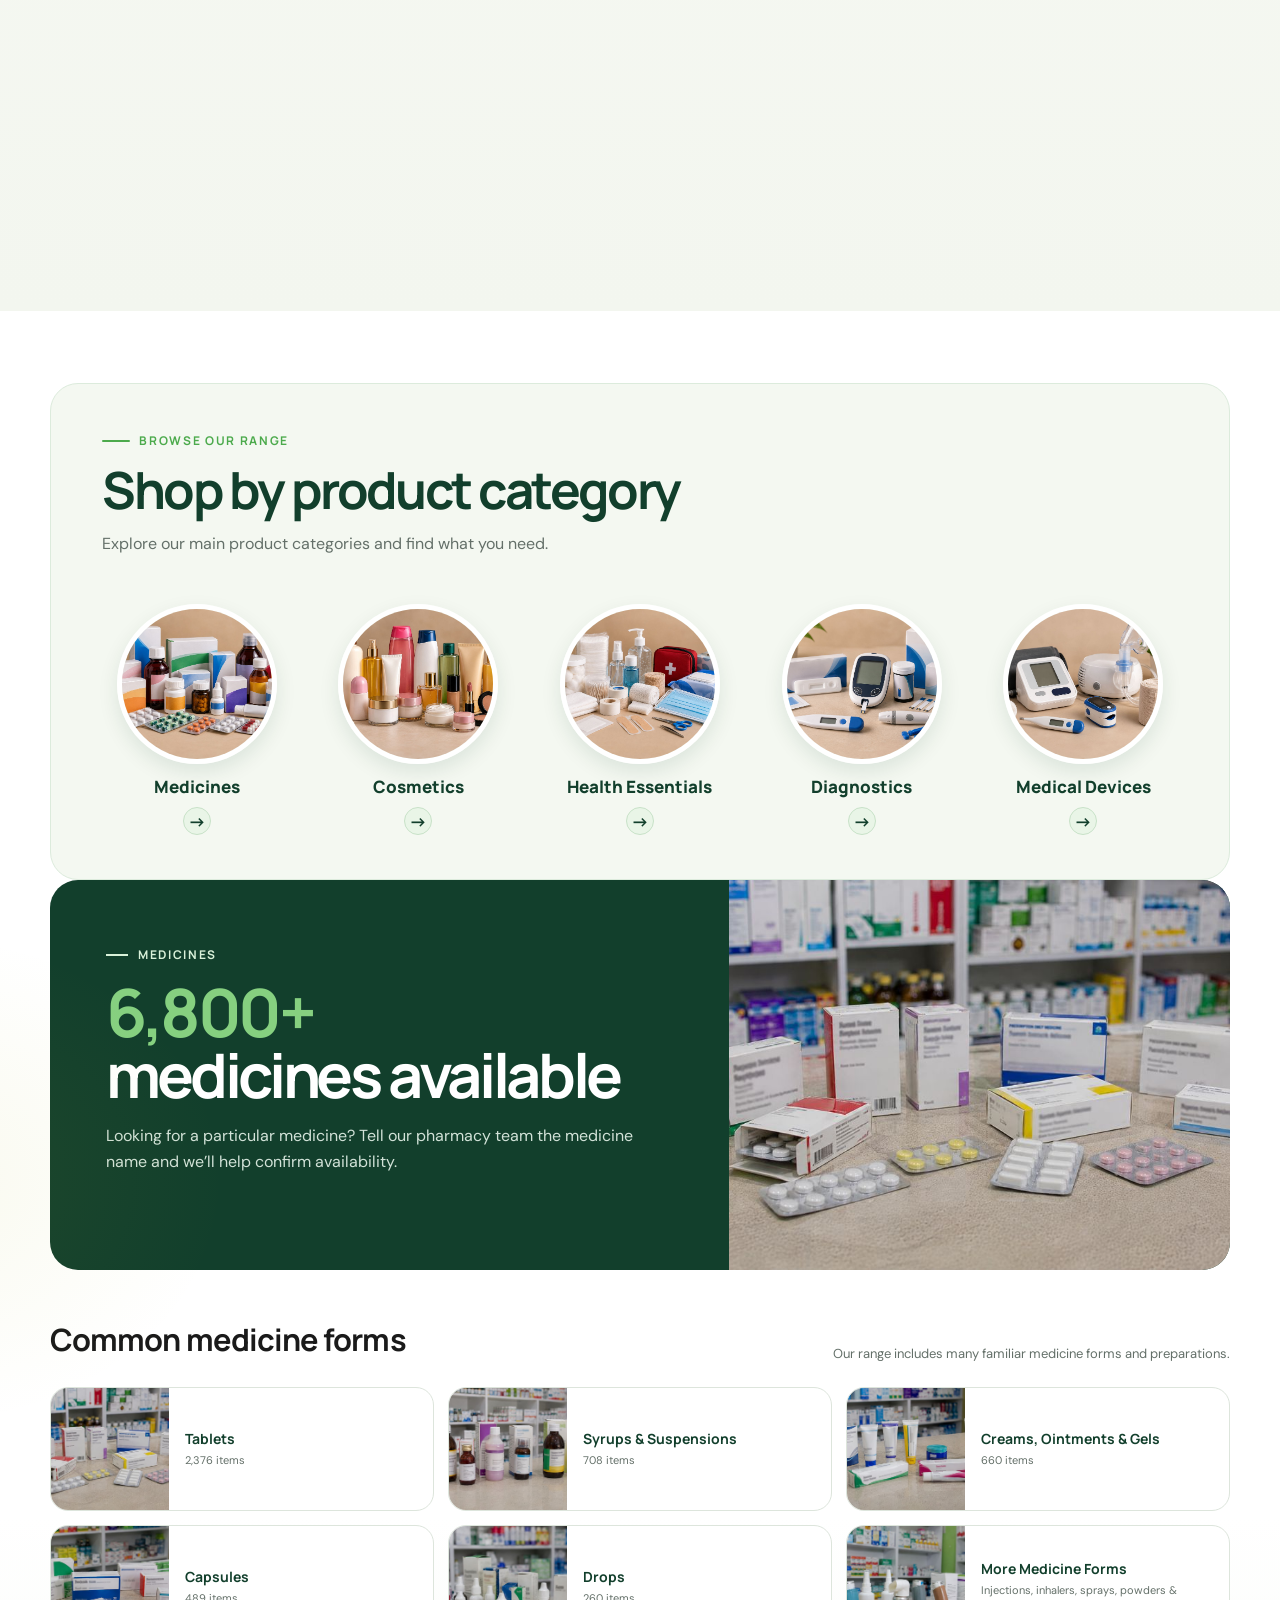
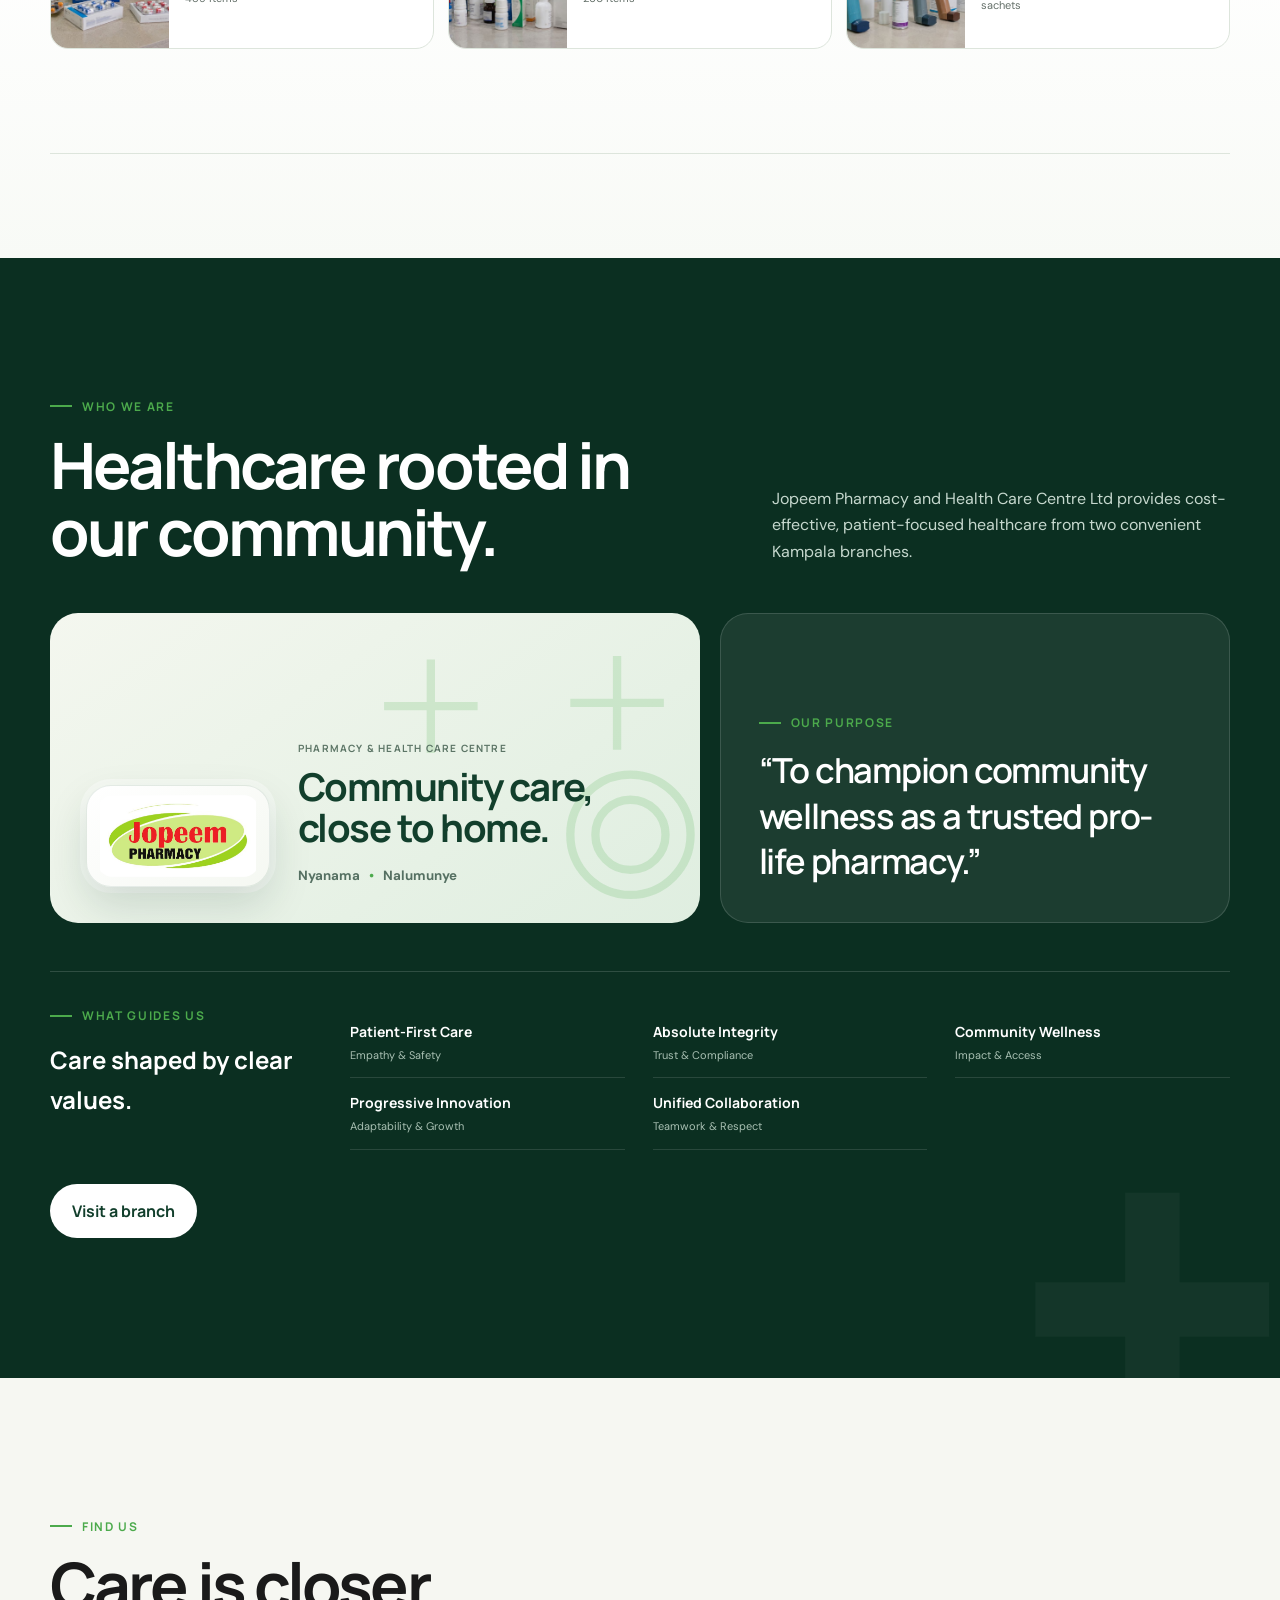
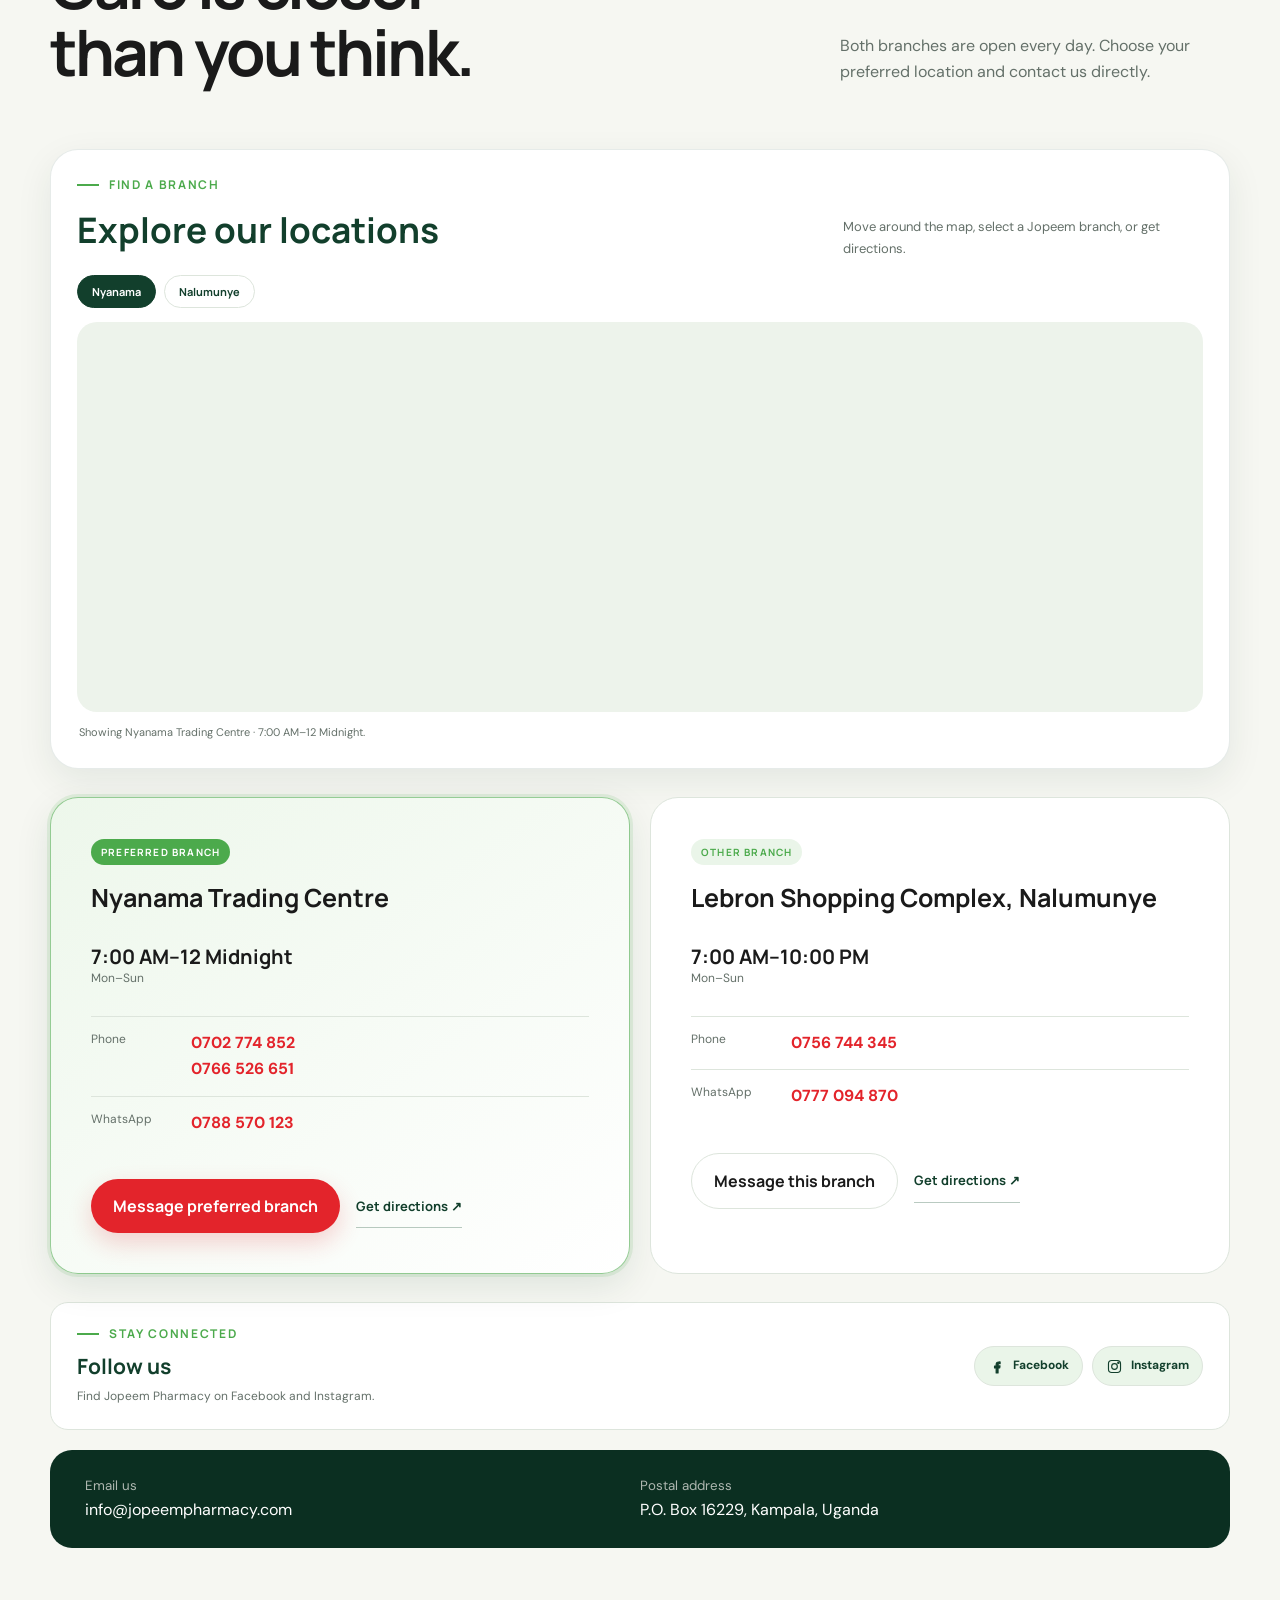
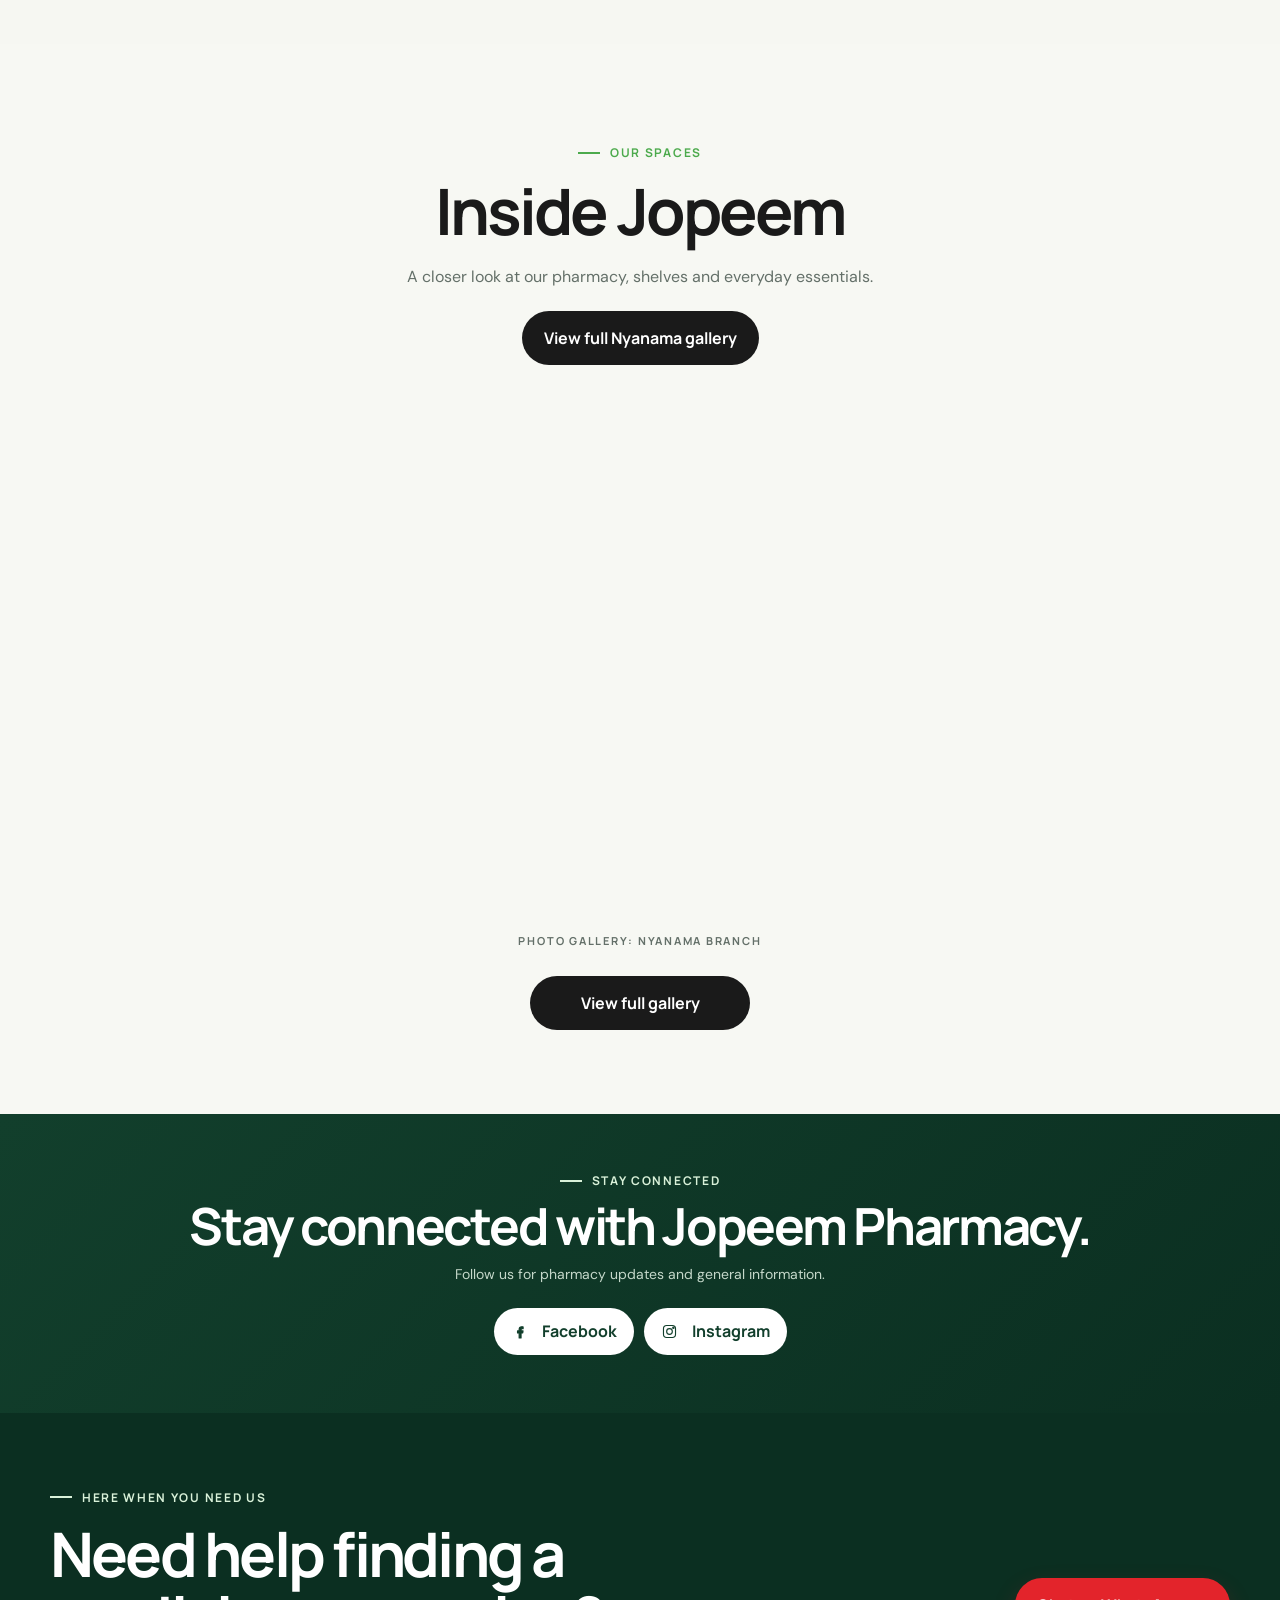
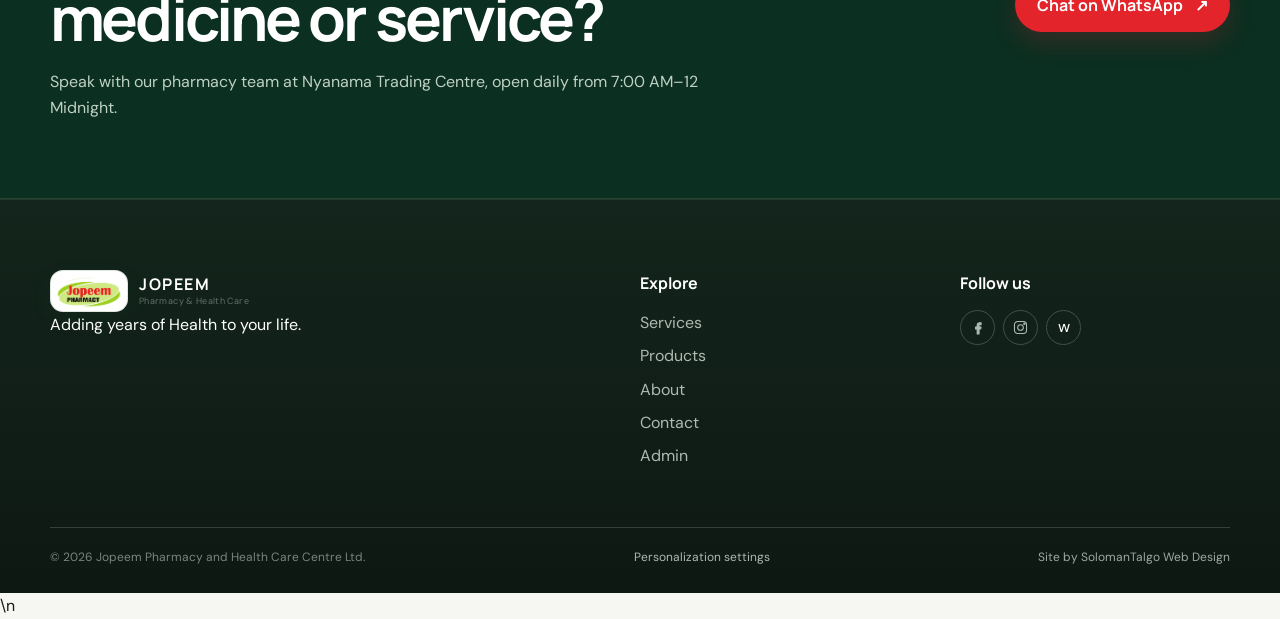
==== commit 23cfdf7f: "Complete pharmacy gallery and product catalog" ====
--- a/index.html
+++ b/index.html
@@ -29,7 +29,7 @@
       <span class="brand-mark"><img src="assets/Favicon/favicon.svg" alt="" width="44" height="44"></span><span><b>JOPEEM</b><small>Pharmacy & Health Care</small></span>
     </a>
     <nav id="nav" aria-label="Main navigation">
-      <a href="#services" data-i18n="nav.services">Services</a><a href="#products" data-i18n="nav.products">Products</a><a href="#about" data-i18n="nav.about">About</a><a href="#contact" data-i18n="nav.location">Location</a><a href="#contact" data-i18n="nav.contact">Contact</a>
+      <a href="#services" data-i18n="nav.services">Services</a><a href="#products" data-i18n="nav.products">Products</a><a href="gallery.html">Gallery</a><a href="#about" data-i18n="nav.about">About</a><a href="#contact" data-i18n="nav.location">Location</a><a href="#contact" data-i18n="nav.contact">Contact</a>
     </nav><div class="language-switcher" data-language-switcher><button class="language-toggle" type="button" data-language-toggle aria-haspopup="true" aria-expanded="false" aria-label="Choose language"><svg viewBox="0 0 24 24" aria-hidden="true"><circle cx="12" cy="12" r="9"/><path d="M3 12h18M12 3c2.2 2.5 3.3 5.5 3.3 9S14.2 19.5 12 21c-2.2-1.5-3.3-5.5-3.3-9S9.8 5.5 12 3z"/></svg><span data-language-current>EN</span><span aria-hidden="true">▾</span></button><div class="language-menu" data-language-menu role="menu" hidden><button type="button" role="menuitemradio" data-language-option="en" aria-checked="true">English</button><button type="button" role="menuitemradio" data-language-option="lg" aria-checked="false">Luganda</button></div></div>
     <div class="header-actions">
       <button class="icon-button cart-button" data-open-cart aria-label="Open cart"><span data-i18n="nav.checkout">Checkout</span> <span class="cart-count">0</span></button>
@@ -100,7 +100,7 @@
         </div>
 
         <article class="service-feature">
-          <div class="service-feature-media"><img src="assets/images/freeconsultation-compressed.jpg" alt="Pharmacist speaking with a customer during a consultation"></div>
+          <div class="service-feature-media"><video class="consultation-video" muted autoplay loop playsinline controls preload="none" poster="plan/gallery/gallery-consultation-poster.jpg" aria-label="Pharmacy team member speaking with a visitor at the counter"><source src="plan/gallery/talk-with-our-team.mp4" type="video/mp4"><img src="plan/gallery/gallery-counter-consultation-original.jpg" alt="Pharmacy team member speaking with a visitor at the counter"></video><img class="consultation-fallback" src="plan/gallery/gallery-counter-consultation-original.jpg" alt="Pharmacy team member speaking with a visitor at the counter" loading="lazy"></div>
           <div class="service-feature-copy">
             <p class="eyebrow" data-i18n="common.freeConsultation">Free consultation</p>
             <h3>Talk with our pharmacy team</h3>
@@ -135,7 +135,7 @@
         </div>
 
         <article class="counselling-feature">
-          <div class="counselling-feature-media"><img src="assets/images/medicine-conselling-compressed.jpg" alt="Pharmacist explaining medicine use to a customer" loading="lazy"></div>
+          <div class="counselling-feature-media"><img src="plan/gallery/gallery-pharmacist-customer-care-original.jpg" alt="Pharmacist advising a customer at the pharmacy counter" loading="lazy"></div>
           <div class="counselling-feature-copy">
             <p class="eyebrow">Use medicines with confidence</p>
             <h3>Medicine Advice &amp; Counselling</h3>
@@ -267,13 +267,16 @@
       <div class="wrap">
         <div class="gallery-intro">
           <p class="eyebrow">Our spaces</p>
-          <h2>See Jopeem Pharmacy up close.</h2>
-          <p>We’re preparing new photos of our pharmacy, healthcare spaces and team. Check back soon for a closer look at Jopeem.</p>
-        </div>
+          <h2>Inside Jopeem</h2>
+          <p>A closer look at our pharmacy, shelves and everyday essentials.</p>
+        </div>
+
+        <div class="gallery-more gallery-more-top"><a class="button button-dark" href="gallery.html">View full Nyanama gallery</a></div>
 
         <div class="gallery-stack" aria-label="Gallery preview">
           <article class="gallery-frame gallery-frame-pharmacy">
-            <div class="gallery-frame-visual gallery-illustration" aria-hidden="true">
+            <div class="gallery-frame-visual gallery-illustration">
+              <img class="gallery-photo" src="plan/gallery/hero-entrance-polished.png" alt="Jopeem Pharmacy exterior with its sign and entrance" loading="lazy">
               <svg viewBox="0 0 520 320" focusable="false">
                 <defs><linearGradient id="pharmacy-bg" x1="0" y1="0" x2="1" y2="1"><stop stop-color="#f4f7ef"/><stop offset="1" stop-color="#dcebdd"/></linearGradient></defs>
                 <rect width="520" height="320" fill="url(#pharmacy-bg)"/>
@@ -289,11 +292,12 @@
               </svg>
               <!-- Replace this illustration with a real <img> when client photography is supplied. -->
             </div>
-            <div class="gallery-frame-caption"><div><h3>Pharmacy</h3><p>Our pharmacy spaces</p></div><small>Photo coming soon</small></div>
+            <div class="gallery-frame-caption"><div><h3>Pharmacy</h3><p>Our pharmacy spaces</p></div><small>Nyanama branch</small></div>
           </article>
 
           <article class="gallery-frame gallery-frame-healthcare">
-            <div class="gallery-frame-visual gallery-illustration" aria-hidden="true">
+            <div class="gallery-frame-visual gallery-illustration">
+              <img class="gallery-photo" src="plan/gallery/gallery-pharmacy-brand-wall-original.jpg" alt="Medicine shelves and Jopeem Pharmacy branding inside the pharmacy" loading="lazy">
               <svg viewBox="0 0 520 320" focusable="false">
                 <defs><linearGradient id="care-bg" x1="0" y1="1" x2="1" y2="0"><stop stop-color="#eef4e8"/><stop offset="1" stop-color="#d7eadb"/></linearGradient></defs>
                 <rect width="520" height="320" fill="url(#care-bg)"/>
@@ -306,11 +310,12 @@
               </svg>
               <!-- Replace this illustration with a real <img> when client photography is supplied. -->
             </div>
-            <div class="gallery-frame-caption"><div><h3>Healthcare</h3><p>Care in action</p></div><small>Photo coming soon</small></div>
+            <div class="gallery-frame-caption"><div><h3>Inside the pharmacy</h3><p>Medicine shelves and counters</p></div><small>Everyday essentials</small></div>
           </article>
 
           <article class="gallery-frame gallery-frame-team">
-            <div class="gallery-frame-visual gallery-illustration" aria-hidden="true">
+            <div class="gallery-frame-visual gallery-illustration">
+              <img class="gallery-photo" src="plan/gallery/gallery-cosmetics-shelves-original.jpg" alt="Cosmetics and personal care products displayed on pharmacy shelves" loading="lazy">
               <svg viewBox="0 0 520 320" focusable="false">
                 <defs><linearGradient id="team-bg" x1="0" y1="0" x2="1" y2="1"><stop stop-color="#f7f6ee"/><stop offset="1" stop-color="#dceadd"/></linearGradient></defs>
                 <rect width="520" height="320" fill="url(#team-bg)"/>
@@ -325,20 +330,20 @@
               </svg>
               <!-- Replace this illustration with a real <img> when client photography is supplied. -->
             </div>
-            <div class="gallery-frame-caption"><div><h3>Our Team</h3><p>Meet the people behind Jopeem</p></div><small>Photo coming soon</small></div>
+            <div class="gallery-frame-caption"><div><h3>Personal care</h3><p>Cosmetics and daily care</p></div><small>On the shelves</small></div>
           </article>
 
-          <div class="gallery-status"><svg viewBox="0 0 24 24" aria-hidden="true"><path d="M4 7.5h3l1.3-2h7.4l1.3 2h3v11H4z"></path><circle cx="12" cy="13" r="3.2"></circle></svg><span>Gallery coming soon</span></div>
-        </div>
-
-        <p class="gallery-locations">Nyanama <span>•</span> Nalumunye</p>
+        </div>
+
+        <p class="gallery-locations">Photo gallery: Nyanama branch</p>
+        <div class="gallery-more"><a class="button button-dark" href="gallery.html">View full gallery</a></div>
       </div>
     </section>
     <section class="follow-jopeem"><div class="wrap"><p class="eyebrow" data-i18n="common.stayConnected">Follow Jopeem</p><h2>Stay connected with Jopeem Pharmacy.</h2><p>Follow us for pharmacy updates and general information.</p><div class="follow-jopeem-links"><a class="button button-white" href="https://www.facebook.com/profile.php?id=100067541329542" target="_blank" rel="noopener noreferrer" aria-label="Visit Jopeem Pharmacy on Facebook"><svg viewBox="0 0 24 24" aria-hidden="true"><path d="M14.2 21v-7h2.4l.4-2.8h-2.8V9.4c0-.8.2-1.4 1.4-1.4h1.5V5.5c-.3 0-1.1-.1-2.1-.1-2.1 0-3.5 1.3-3.5 3.6v2.2H9.2V14h2.3v7h2.7z"/></svg>Facebook</a><a class="button button-white" href="https://www.instagram.com/jopeempharmacy/" target="_blank" rel="noopener noreferrer" aria-label="Visit Jopeem Pharmacy on Instagram"><svg viewBox="0 0 24 24" aria-hidden="true"><rect x="3.5" y="3.5" width="17" height="17" rx="4.5"/><circle cx="12" cy="12" r="4"/><circle cx="17.5" cy="6.8" r="1"/></svg>Instagram</a></div></div></section>
     <section class="closing-cta"><div class="wrap"><div><p class="eyebrow light">Here when you need us</p><h2>Need help finding a medicine or service?</h2><p>Speak with our pharmacy team at <span data-closing-branch>Nyanama Trading Centre</span>, open daily from <span data-closing-hours>7:00 AM–12 Midnight</span>.</p></div><a class="button button-primary wa-link" href="#" data-wa-compose data-wa-context="help">Chat on WhatsApp <span>↗</span></a></div></section>
   </main>
 
-  <footer><div class="wrap footer-grid"><div><a class="brand footer-brand" href="#top"><span class="brand-mark"><img src="assets/Favicon/favicon.svg" alt="" width="44" height="44"></span><span><b>JOPEEM</b><small>Pharmacy & Health Care</small></span></a><p>Adding years of Health to your life.</p></div><div><b>Explore</b><a href="#services" data-i18n="nav.services" data-i18n="nav.services">Services</a><a href="#products" data-i18n="nav.products">Products</a><a href="#about" data-i18n="nav.about">About</a><a href="#contact" data-i18n="nav.contact">Contact</a><a href="dashboard.html" aria-label="Open admin dashboard">Admin</a></div><div><b data-i18n="common.follow">Follow us</b><div class="socials"><a class="social-link" href="https://www.facebook.com/profile.php?id=100067541329542" target="_blank" rel="noopener noreferrer" aria-label="Visit Jopeem Pharmacy on Facebook" title="Facebook"><svg viewBox="0 0 24 24" aria-hidden="true"><path d="M14.2 21v-7h2.4l.4-2.8h-2.8V9.4c0-.8.2-1.4 1.4-1.4h1.5V5.5c-.3 0-1.1-.1-2.1-.1-2.1 0-3.5 1.3-3.5 3.6v2.2H9.2V14h2.3v7h2.7z"/></svg><span class="sr-only">Facebook</span></a><a class="social-link" href="https://www.instagram.com/jopeempharmacy/" target="_blank" rel="noopener noreferrer" aria-label="Visit Jopeem Pharmacy on Instagram" title="Instagram"><svg viewBox="0 0 24 24" aria-hidden="true"><rect x="3.5" y="3.5" width="17" height="17" rx="4.5"/><circle cx="12" cy="12" r="4"/><circle cx="17.5" cy="6.8" r="1"/></svg><span class="sr-only">Instagram</span></a><a class="wa-link" href="#" aria-label="WhatsApp">w</a></div></div></div><div class="wrap copyright"><span>© 2026 Jopeem Pharmacy and Health Care Centre Ltd.</span><button class="text-button preferences-footer-link" type="button" id="open-preferences-footer">Personalization settings</button><a class="site-credit" href="https://solomantalgo.com" target="_blank" rel="noopener">Site by SolomanTalgo Web Design</a></div></footer>
+  <footer><div class="wrap footer-grid"><div><a class="brand footer-brand" href="#top"><span class="brand-mark"><img src="assets/Favicon/favicon.svg" alt="" width="44" height="44"></span><span><b>JOPEEM</b><small>Pharmacy & Health Care</small></span></a><p>Adding years of Health to your life.</p></div><div><b>Explore</b><a href="#services" data-i18n="nav.services">Services</a><a href="#products" data-i18n="nav.products">Products</a><a href="#about" data-i18n="nav.about">About</a><a href="#contact" data-i18n="nav.contact">Contact</a><a href="dashboard.html" aria-label="Open admin dashboard">Admin</a></div><div><b data-i18n="common.follow">Follow us</b><div class="socials"><a class="social-link" href="https://www.facebook.com/profile.php?id=100067541329542" target="_blank" rel="noopener noreferrer" aria-label="Visit Jopeem Pharmacy on Facebook" title="Facebook"><svg viewBox="0 0 24 24" aria-hidden="true"><path d="M14.2 21v-7h2.4l.4-2.8h-2.8V9.4c0-.8.2-1.4 1.4-1.4h1.5V5.5c-.3 0-1.1-.1-2.1-.1-2.1 0-3.5 1.3-3.5 3.6v2.2H9.2V14h2.3v7h2.7z"/></svg><span class="sr-only">Facebook</span></a><a class="social-link" href="https://www.instagram.com/jopeempharmacy/" target="_blank" rel="noopener noreferrer" aria-label="Visit Jopeem Pharmacy on Instagram" title="Instagram"><svg viewBox="0 0 24 24" aria-hidden="true"><rect x="3.5" y="3.5" width="17" height="17" rx="4.5"/><circle cx="12" cy="12" r="4"/><circle cx="17.5" cy="6.8" r="1"/></svg><span class="sr-only">Instagram</span></a><a class="wa-link" href="#" aria-label="WhatsApp">w</a></div></div></div><div class="wrap copyright"><span>© 2026 Jopeem Pharmacy and Health Care Centre Ltd.</span><button class="text-button preferences-footer-link" type="button" id="open-preferences-footer">Personalization settings</button><a class="site-credit" href="https://solomantalgo.com" target="_blank" rel="noopener">Site by SolomanTalgo Web Design</a></div></footer>
 
   <div class="feedback-launcher">
     <button class="feedback-fab" type="button" id="open-feedback" aria-haspopup="dialog" aria-controls="feedback-dialog">
@@ -491,3 +496,9 @@
   </dialog>
 </body>
 </html>
+
+
+
+
+
+\n
--- a/styles.css
+++ b/styles.css
@@ -48,10 +48,10 @@
 
 /* Services: intent-led structure */
 .services-heading{margin-bottom:46px}.services-heading>p{max-width:440px}
-.service-feature{display:grid;grid-template-columns:minmax(0,1.08fr) minmax(360px,.92fr);min-height:410px;border:1px solid rgba(18,63,44,.1);border-radius:28px;background:#fff;overflow:hidden;box-shadow:0 14px 38px rgba(12,55,35,.08)}.service-feature-media{min-width:0}.service-feature-media img{display:block;width:100%;height:100%;min-height:410px;object-fit:cover;object-position:center 34%}.service-feature-copy{display:flex;flex-direction:column;align-items:flex-start;justify-content:center;padding:54px}.service-feature-copy h3{max-width:460px;margin:0 0 18px;font-size:clamp(2rem,3.6vw,3.5rem);line-height:1.02;letter-spacing:-.045em;color:var(--deep)}.service-feature-copy>p:not(.eyebrow){max-width:460px;margin-bottom:28px;color:var(--muted);font-size:16px}.service-feature-copy .button{margin-top:2px}
+.service-feature{display:grid;grid-template-columns:minmax(0,1fr) minmax(360px,.92fr);min-height:0;border:1px solid rgba(18,63,44,.1);border-radius:28px;background:#fff;overflow:hidden;box-shadow:0 14px 38px rgba(12,63,44,.08)}.service-feature-media{min-width:0;aspect-ratio:1.18;max-height:390px;overflow:hidden}.service-feature-media img{display:block;width:100%;height:100%;object-fit:cover;object-position:center 52%}.service-feature-copy{display:flex;flex-direction:column;align-items:flex-start;justify-content:center;padding:40px}.service-feature-copy h3{max-width:460px;margin:0 0 18px;font-size:clamp(2rem,3.6vw,3.5rem);line-height:1.02;letter-spacing:-.045em;color:var(--deep)}.service-feature-copy>p:not(.eyebrow){max-width:460px;margin-bottom:28px;color:var(--muted);font-size:16px}.service-feature-copy .button{margin-top:2px}
 .health-services{padding:92px 0 78px}.service-subheading{display:flex;align-items:end;justify-content:space-between;gap:40px;margin-bottom:30px}.service-subheading h3{margin:0;font-size:clamp(1.8rem,3vw,2.7rem);letter-spacing:-.035em}.service-subheading>p{max-width:390px;margin:0;color:var(--muted)}
 .health-services-grid{display:grid;grid-template-columns:repeat(2,minmax(0,1fr));gap:18px}.health-service-card{display:grid;grid-template-columns:180px minmax(0,1fr);min-height:220px;border:1px solid rgba(18,63,44,.1);border-radius:20px;background:#fff;overflow:hidden;box-shadow:0 8px 24px rgba(12,55,35,.045)}.health-service-card>img{display:block;width:100%;height:100%;min-height:220px;object-fit:cover;object-position:center}.health-service-card>div{display:flex;flex-direction:column;align-items:flex-start;padding:25px 24px}.health-service-card h4{margin:0 0 10px;font:700 18px/1.25 Manrope;color:var(--deep)}.health-service-card p{margin:0 0 18px;color:var(--muted);font-size:13px;line-height:1.6}.health-service-card .text-link{margin-top:auto;font-size:12px}
-.counselling-feature{display:grid;grid-template-columns:minmax(320px,.82fr) minmax(0,1.18fr);min-height:360px;border:1px solid rgba(18,63,44,.1);border-radius:24px;background:#fff;overflow:hidden}.counselling-feature-media img{display:block;width:100%;height:100%;min-height:360px;object-fit:cover;object-position:center 35%}.counselling-feature-copy{display:flex;flex-direction:column;align-items:flex-start;justify-content:center;padding:46px 52px}.counselling-feature-copy h3{margin:0 0 17px;font-size:clamp(1.8rem,3vw,2.8rem);line-height:1.08;letter-spacing:-.04em;color:var(--deep)}.counselling-feature-copy>p:not(.eyebrow){max-width:610px;margin-bottom:11px;color:var(--muted)}.counselling-feature-copy .text-link{margin-top:14px}
+.counselling-feature{display:grid;grid-template-columns:minmax(0,1fr) minmax(0,1.18fr);min-height:0;border:1px solid rgba(18,63,44,.1);border-radius:24px;background:#fff;overflow:hidden}.counselling-feature-media{aspect-ratio:1.1;max-height:370px;overflow:hidden}.counselling-feature-media img{display:block;width:100%;height:100%;object-fit:cover;object-position:center 53%}.counselling-feature-copy{display:flex;flex-direction:column;align-items:flex-start;justify-content:center;padding:38px}.counselling-feature-copy h3{margin:0 0 17px;font-size:clamp(1.8rem,3vw,2.8rem);line-height:1.08;letter-spacing:-.04em;color:var(--deep)}.counselling-feature-copy>p:not(.eyebrow){max-width:610px;margin-bottom:11px;color:var(--muted)}.counselling-feature-copy .text-link{margin-top:14px}
 .services-help{display:flex;align-items:center;justify-content:space-between;gap:24px;margin:22px 0 50px;padding:20px 24px;border:1px solid #d7e7d5;border-radius:18px;background:#edf6eb}.services-help p{margin:0}.services-help b,.services-help span{display:block}.services-help b{font-size:14px;color:var(--deep)}.services-help span{margin-top:2px;color:var(--muted);font-size:12px}.services-help .button{min-height:44px;padding:10px 18px;background:#fff}
 .services-catalog-bridge{display:flex;align-items:center;justify-content:space-between;gap:42px;padding:34px 38px;border:1px solid rgba(18,63,44,.12);border-radius:22px;background:linear-gradient(120deg,#e8f3e5,#f7f8f3)}.services-catalog-bridge>div:first-child{max-width:650px}.services-catalog-bridge h3{margin:0 0 10px;font-size:clamp(1.55rem,2.5vw,2.2rem);line-height:1.15;letter-spacing:-.03em;color:var(--deep)}.services-catalog-bridge p:not(.eyebrow){margin:0;color:var(--muted);font-size:14px}.services-catalog-actions{display:flex;flex:0 0 auto;gap:9px}.services-catalog-actions .button{white-space:nowrap}.services-catalog-actions .button-ghost{border:1px solid #cadcc8}
 @media(max-width:1000px){.service-feature{grid-template-columns:1fr 1fr}.service-feature-copy{padding:40px}.health-service-card{grid-template-columns:145px minmax(0,1fr)}.counselling-feature-copy{padding:38px}.services-catalog-bridge{align-items:flex-start;flex-direction:column}.services-catalog-actions{width:100%}}
@@ -172,6 +172,11 @@
 @media(max-width:520px){.catalog-browser .product-card{padding:0;min-height:280px}.product-visual{aspect-ratio:1.55/1}.product-visual-placeholder:before{width:78px;height:78px}.product-visual-placeholder:after{width:52px;height:52px}.product-visual-placeholder small{left:10px;bottom:9px;max-width:calc(100% - 20px);padding:4px 7px;font-size:7.5px}.catalog-browser .product-card h3{min-height:51px;margin:12px 12px 6px;padding:0;font-size:12px;line-height:1.4}.catalog-browser .product-card .product-subgroup{margin:0 12px 11px;font-size:8.5px}.catalog-browser .product-card button{width:calc(100% - 24px);min-height:40px;margin:auto 12px 12px;padding-inline:5px;font-size:10px}}
 @media(max-width:389px){.catalog-browser .product-card{min-height:285px}.product-visual{aspect-ratio:2.15/1}.catalog-browser .product-card h3{min-height:auto;font-size:13px}.catalog-browser .product-card .product-subgroup{font-size:9px}}
 @media(prefers-reduced-motion:reduce){.catalog-browser .product-card{transition:none}}
+
+/* Keep the current page clear in the full-gallery navigation. */
+.site-header nav a.active,.site-header nav a[aria-current="page"]{background:#edf7ed;color:var(--deep)}
+.mobile-gallery-link{display:none}
+@media(max-width:900px){.mobile-gallery-link{display:inline-flex;align-items:center;justify-content:center;min-height:38px;padding:6px 10px;border:1px solid var(--line);border-radius:999px;background:#fff;color:var(--deep);font-size:11px;font-weight:700}.mobile-gallery-link.active,.mobile-gallery-link[aria-current="page"]{border-color:#cfe2ce;background:#edf7ed}}
 
 .copyright{display:flex;align-items:center;justify-content:space-between;gap:18px}.site-credit,.site-credit:hover,.site-credit:focus{text-decoration:none}.site-credit{color:#9eaaa2;transition:color .2s}.site-credit:hover{color:#fff}@media(max-width:600px){.copyright{align-items:flex-start;flex-direction:column;gap:8px}}
 
@@ -253,7 +258,7 @@
 .branch-map iframe{display:block;width:100%;height:100%;border:0}
 .branch-card.map-focused{border-color:rgba(76,170,76,.58);box-shadow:0 0 0 3px rgba(76,170,76,.12),0 12px 36px rgba(12,55,35,.1)}
 .nearest-directions{width:100%;margin-top:8px}
-@media(max-width:700px){.branch-map-panel{padding:20px;border-radius:22px}.branch-map-heading{display:block}.branch-map-heading>p{margin-top:10px}.branch-map{height:330px;border-radius:16px}}
+@media@media(max-width:700px){.branch-map-panel{padding:20px;border-radius:22px}.branch-map-heading{display:block}.branch-map-heading>p{margin-top:10px}.branch-map{height:330px;border-radius:16px}}
 
 
 /* Customer feedback */
@@ -388,3 +393,37 @@
 
 
 .assistant-nav{display:flex;align-items:center;justify-content:space-between;gap:12px;margin-top:2px}.assistant-nav .composer-submit{width:auto;margin-top:0}.assistant-nav .composer-next{margin-top:0}.assistant-nav .button{min-height:40px;padding:9px 15px;font-size:11px}
+
+/* Service photos keep compact, face-forward crops at every breakpoint. */
+.service-feature-media,.counselling-feature-media{align-self:center;width:100%;aspect-ratio:1.25;max-height:390px;min-height:0}
+.service-feature-media img,.counselling-feature-media img{width:100%;height:100%;min-height:0;object-fit:cover;object-position:center 52%}
+.counselling-feature-media img{object-position:center 54%}
+.service-feature{align-items:center;min-height:0}
+.counselling-feature{align-items:center;min-height:0}
+.consultation-video,.consultation-fallback{display:block;width:100%;height:100%;object-fit:cover;object-position:center 53%}
+.consultation-fallback{display:none}
+.service-feature-media.video-fallback .consultation-video{display:none}
+.service-feature-media.video-fallback .consultation-fallback{display:block}
+/* Editorial pharmacy gallery: one storefront anchor and two supporting views. */
+.gallery-intro h2{font-size:clamp(2.5rem,5vw,4.4rem)}
+.gallery-stack{height:auto;max-width:1080px;display:grid;grid-template-columns:1.18fr .82fr;grid-template-rows:260px 260px;gap:20px;margin:48px auto 0}
+.gallery-frame{position:relative;inset:auto;width:auto;height:auto;min-width:0;min-height:0;padding:10px;border-radius:22px;transform:none!important;will-change:opacity}
+.gallery-frame-pharmacy{grid-row:span 2}
+.gallery-frame-healthcare,.gallery-frame-team{grid-column:2}
+.gallery-frame-visual{flex:1;min-height:0}
+.gallery-frame-visual>svg{display:none}
+.gallery-photo{position:absolute;inset:0;width:100%;height:100%;display:block;object-fit:cover;object-position:center;transform:none!important;filter:none!important}
+.gallery-frame-pharmacy .gallery-photo{object-position:center 48%}
+.gallery-frame-healthcare .gallery-photo{object-position:center 51%}
+.gallery-frame-team .gallery-photo{object-position:center 50%}
+.gallery-frame-caption h3{font-size:18px}
+.gallery-frame-caption p{font-size:12px}
+.gallery-will-animate .gallery-frame,.gallery-will-animate .gallery-frame-pharmacy,.gallery-will-animate .gallery-frame-healthcare,.gallery-will-animate .gallery-frame-team{transform:translateY(12px)!important;opacity:0}
+.gallery-will-animate.gallery-visible .gallery-frame{transform:none!important;opacity:1;transition:opacity .55s ease,transform .55s ease}
+.gallery-will-animate.gallery-visible .gallery-frame-healthcare{transition-delay:70ms}
+.gallery-will-animate.gallery-visible .gallery-frame-team{transition-delay:140ms}
+@media(max-width:760px){.service-feature-media,.counselling-feature-media{aspect-ratio:1.55;max-height:300px}.gallery-stack{grid-template-columns:1fr 1fr;grid-template-rows:260px 210px;gap:14px}.gallery-frame-pharmacy{grid-column:span 2;grid-row:auto}.gallery-frame-healthcare,.gallery-frame-team{grid-column:auto}.gallery-frame-caption{align-items:flex-start;flex-direction:column;gap:5px;padding:10px 7px 4px}.gallery-frame-caption h3{font-size:15px}.gallery-frame-caption p{font-size:10px}.gallery-frame-caption small{font-size:7px}}
+@media(max-width:520px){.service-feature-media,.counselling-feature-media{aspect-ratio:1.42;max-height:260px}.gallery-stack{grid-template-columns:1fr;grid-template-rows:260px 220px 220px}.gallery-frame-pharmacy{grid-column:auto}.gallery-frame-healthcare,.gallery-frame-team{grid-column:auto}.gallery-frame-caption{align-items:flex-end;flex-direction:row}.gallery-frame-caption h3{font-size:15px}}
+@media(prefers-reduced-motion:reduce){.gallery-will-animate .gallery-frame,.gallery-will-animate.gallery-visible .gallery-frame{opacity:1;transform:none!important;transition:none!important}}
+
+.gallery-more{display:flex;justify-content:center;margin:28px auto 0}.gallery-more-top{margin:20px auto -24px;position:relative;z-index:2}.gallery-more .button{min-width:220px}@media(max-width:600px){.gallery-more-top{margin:16px auto 0}.gallery-more:not(.gallery-more-top){margin-top:20px}.gallery-more .button{width:min(100%,340px);min-height:50px}}
--- a/jopeem-selectors.css
+++ b/jopeem-selectors.css
@@ -1,2 +1,4 @@
 .jopeem-native-sync{position:absolute!important;width:1px!important;height:1px!important;margin:-1px!important;padding:0!important;border:0!important;overflow:hidden!important;clip:rect(0 0 0 0)!important;white-space:nowrap!important}.jopeem-select-trigger{display:flex;align-items:center;justify-content:space-between;gap:10px;width:100%;margin-top:4px;padding:10px 11px;border:1px solid var(--line,#dde5dc);border-radius:10px;background:#fff;color:var(--deep,#174f34);font:inherit;font-size:12px;font-weight:700;text-align:left}.jopeem-select-trigger:hover,.jopeem-select-trigger:focus-visible{border-color:#8fbe92;outline:3px solid rgba(76,170,76,.18);outline-offset:1px}.jopeem-select-chevron{color:var(--green,#4caa4c);font-size:18px;line-height:.7}.jopeem-picker[hidden]{display:none}.jopeem-picker{position:fixed;inset:0;z-index:200}.jopeem-picker-backdrop{position:absolute;inset:0;background:rgba(8,20,13,.48)}.jopeem-picker-panel{position:absolute;top:50%;left:50%;width:min(560px,calc(100% - 32px));max-height:min(760px,80vh);overflow:auto;transform:translate(-50%,-50%);padding:25px;border:1px solid #e1ebe0;border-radius:24px;background:#fff;box-shadow:0 26px 90px rgba(8,35,20,.24)}.jopeem-picker-handle{display:none}.jopeem-picker-head{display:flex;justify-content:space-between;gap:18px;margin-bottom:18px}.jopeem-picker-head h2{margin:0;color:var(--deep,#174f34);font-size:25px;letter-spacing:-.04em}.jopeem-picker-head p:last-child{margin:6px 0 0;color:var(--muted,#647069);font-size:13px}.jopeem-picker-close{width:34px;height:34px;border:1px solid var(--line,#dde5dc);border-radius:50%;background:#fff;color:var(--muted,#647069);font-size:23px;line-height:1}.jopeem-picker-options{display:grid;gap:8px}.jopeem-picker-option{display:flex;align-items:center;gap:13px;width:100%;min-height:62px;padding:9px 12px;border:1px solid var(--line,#dde5dc);border-radius:15px;background:#fff;color:var(--deep,#174f34);text-align:left}.jopeem-picker-option:hover,.jopeem-picker-option:focus-visible{border-color:#8fbe92;background:#f5fbf3;outline:3px solid rgba(76,170,76,.16);outline-offset:1px}.jopeem-picker-option.is-selected{border-color:#8fc494;background:#eff9ed}.jopeem-picker-option img{width:52px;height:46px;flex:none;object-fit:cover;border-radius:10px}.jopeem-picker-option-copy{display:grid;gap:2px;min-width:0;flex:1}.jopeem-picker-option-copy b{font-size:14px}.jopeem-picker-option-copy small{color:var(--muted,#647069);font-size:11px}.jopeem-picker-option-mark{width:24px;color:var(--green,#4caa4c);font-size:22px;text-align:center}.jopeem-option-location,.jopeem-mega-icon{display:grid;place-items:center;width:42px;height:42px;flex:none;border-radius:12px;background:#edf7ed;color:var(--deep,#174f34);font-size:24px}.jopeem-picker-open{overflow:hidden}.jopeem-products-menu{position:relative}.jopeem-products-mega{position:absolute;top:calc(100% + 12px);left:50%;z-index:80;width:min(620px,calc(100vw - 32px));padding:18px;border:1px solid var(--line,#dde5dc);border-radius:19px;background:#fff;box-shadow:0 22px 60px rgba(13,55,34,.16);opacity:0;pointer-events:none;transform:translate(-50%,-6px);transition:opacity .18s ease,transform .18s ease}.jopeem-products-menu:hover .jopeem-products-mega,.jopeem-products-menu:focus-within .jopeem-products-mega{opacity:1;pointer-events:auto;transform:translate(-50%,0)}.jopeem-products-mega-head{display:grid;gap:2px;margin:0 4px 12px}.jopeem-products-mega-head b{color:var(--deep,#174f34);font-size:15px}.jopeem-products-mega-head span{color:var(--muted,#647069);font-size:11px}.jopeem-products-mega-grid{display:grid;grid-template-columns:repeat(2,minmax(0,1fr));gap:8px}.jopeem-mega-card{display:flex;align-items:center;gap:10px;min-width:0;padding:8px;border:1px solid transparent;border-radius:13px;color:var(--deep,#174f34)}.jopeem-mega-card:hover,.jopeem-mega-card:focus-visible{border-color:#cfe2ce;background:#f3faf1;outline:none}.jopeem-mega-card img{width:58px;height:52px;object-fit:cover;border-radius:10px}.jopeem-mega-card>span:not(.jopeem-mega-icon){display:grid;gap:2px;min-width:0;flex:1}.jopeem-mega-card b{font-size:12px}.jopeem-mega-card small{color:var(--muted,#647069);font-size:10px;line-height:1.3}.jopeem-mega-card i{font-size:22px;color:var(--green,#4caa4c);font-style:normal}.jopeem-mega-medicine{grid-column:1/-1;border-top:1px solid var(--line,#dde5dc);border-radius:0;padding-top:12px}@media(max-width:900px){.jopeem-products-mega{display:none}.jopeem-picker-panel{top:auto;right:0;bottom:0;left:0;width:100%;max-height:78vh;transform:none;padding:12px 16px 22px;border-radius:24px 24px 0 0}.jopeem-picker-handle{display:block;width:42px;height:4px;margin:0 auto 16px;border-radius:99px;background:#cbd8cd}.jopeem-picker-head{margin-bottom:14px}.jopeem-picker-head h2{font-size:22px}.jopeem-picker-option{min-height:62px}.jopeem-picker-option img{width:56px;height:48px}}@media(max-width:380px){.jopeem-picker-head h2{font-size:20px}.jopeem-picker-panel{padding-inline:12px}.jopeem-picker-option-copy b{font-size:13px}}
 @media(min-width:901px){.site-header nav{align-items:center}.jopeem-products-menu{display:flex;align-items:center;height:100%}.jopeem-products-menu>a{display:block}}
+
+.jopeem-mega-search{margin-top:14px}.jopeem-mega-search label{display:block;margin:0 4px 5px;color:var(--deep,#174f34);font-size:11px;font-weight:800}.jopeem-mega-search>div{display:flex;align-items:center;border:1px solid var(--line,#dde5dc);border-radius:11px;background:#fafcf9}.jopeem-mega-search input{min-width:0;width:100%;padding:10px 12px;border:0;outline:0;background:transparent}.jopeem-mega-search input:focus-visible,.jopeem-mega-search button:focus-visible{outline:3px solid rgba(76,170,76,.25);outline-offset:2px}.jopeem-mega-search button{display:grid;place-items:center;width:40px;height:38px;border:0;background:transparent;color:var(--deep,#174f34);font-size:24px}(max-width:900px){.jopeem-mega-search{display:none}}
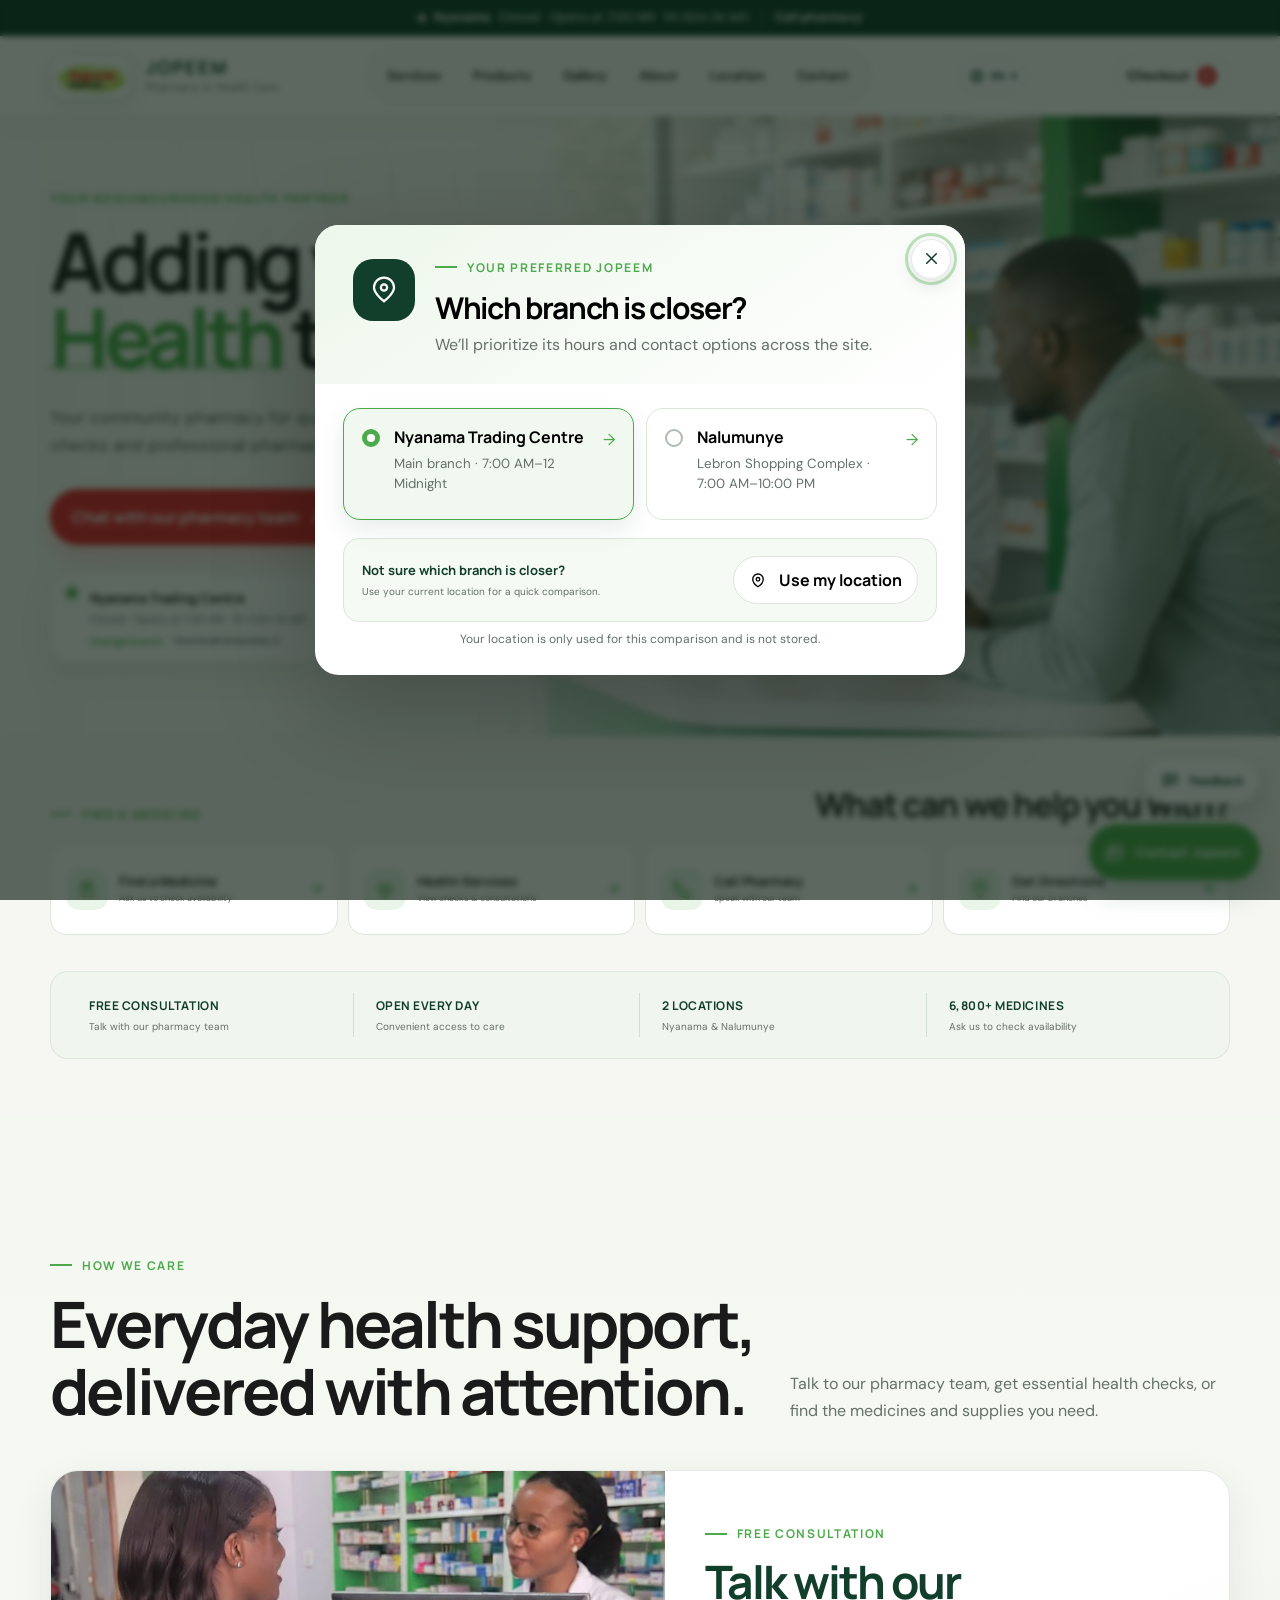
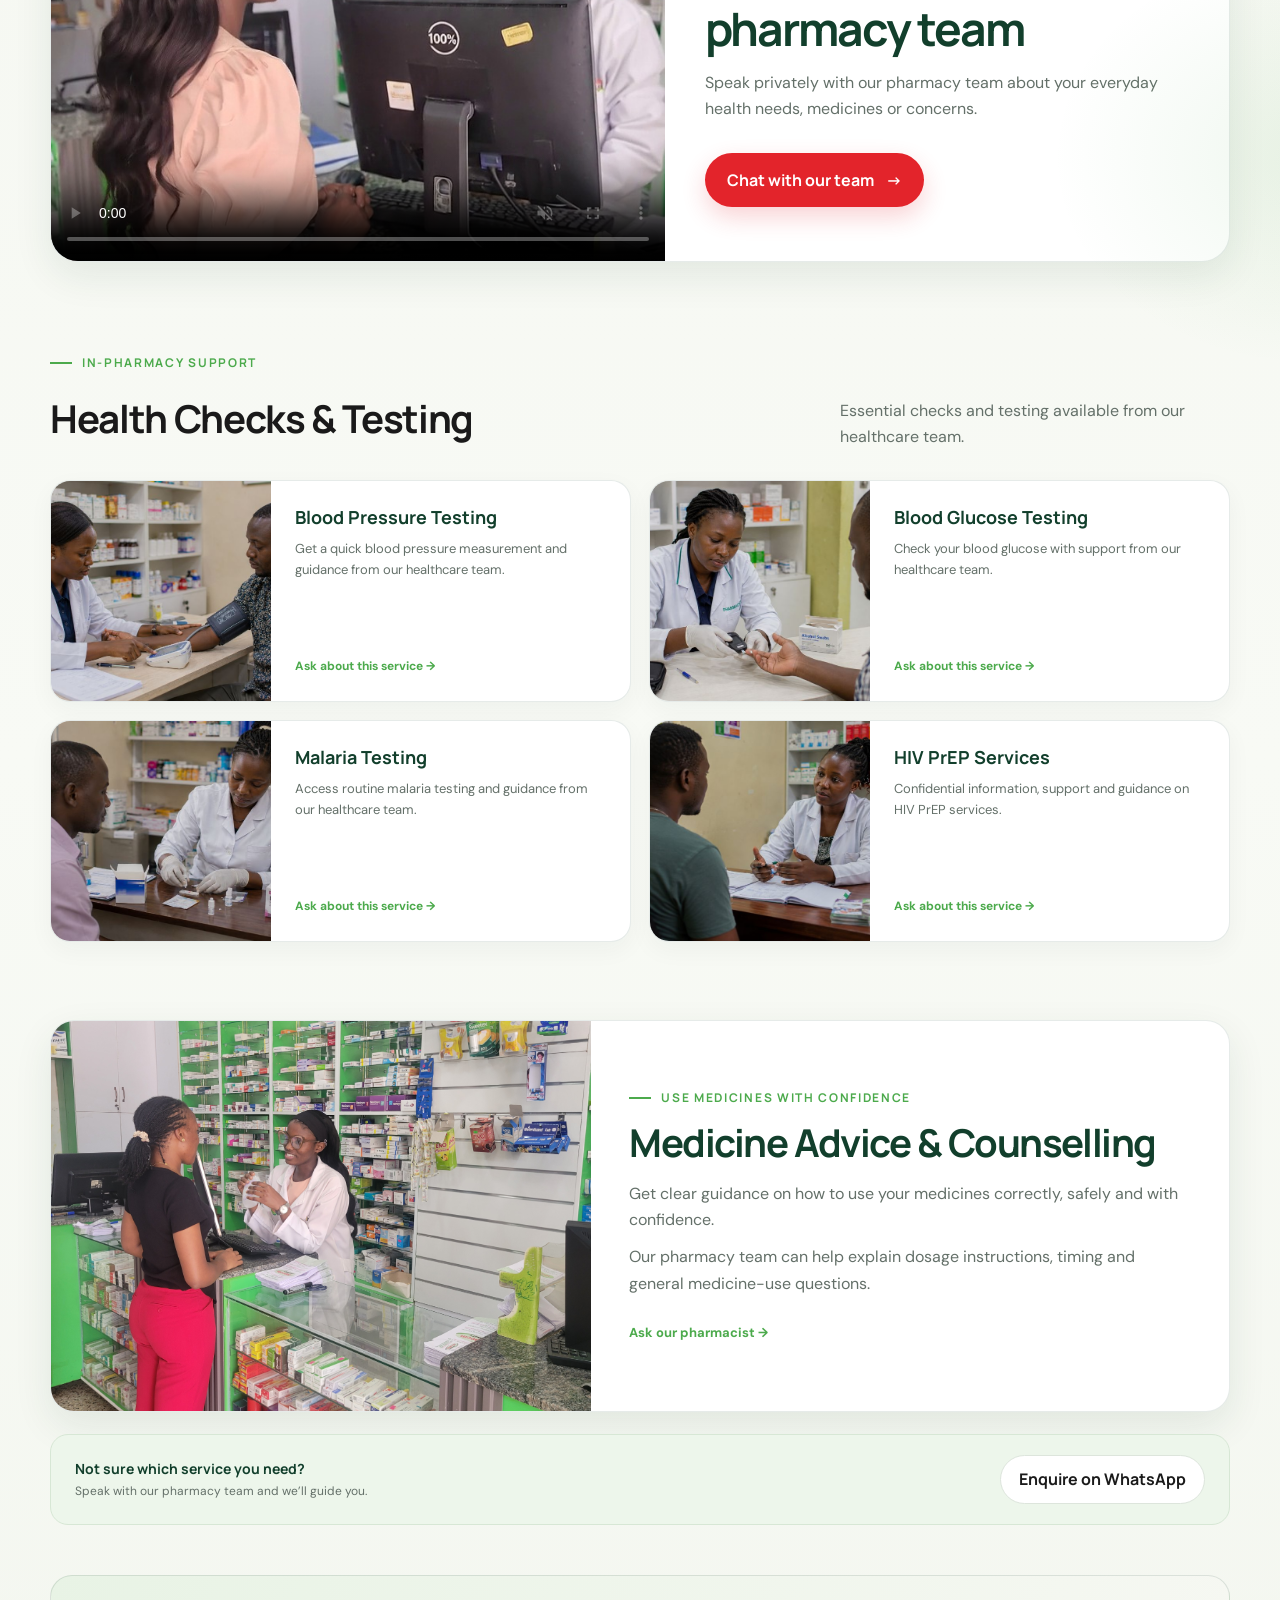
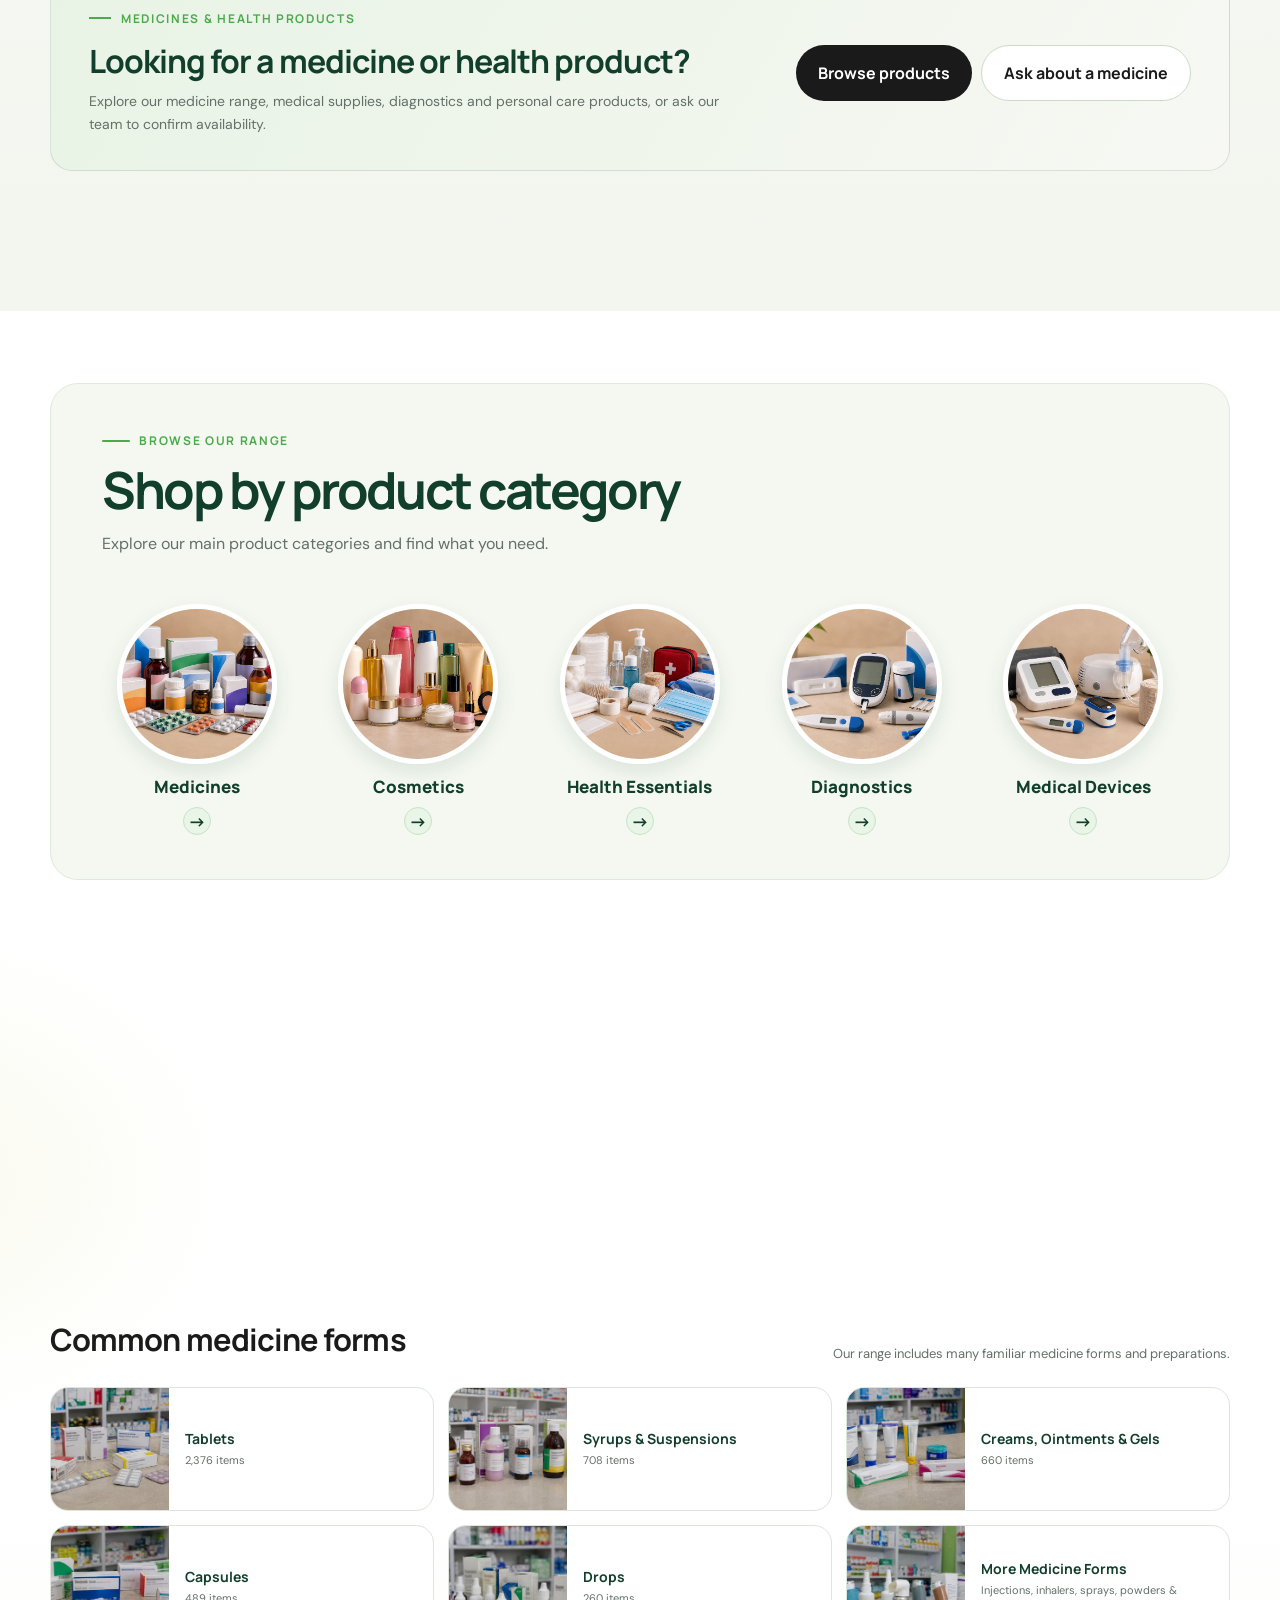
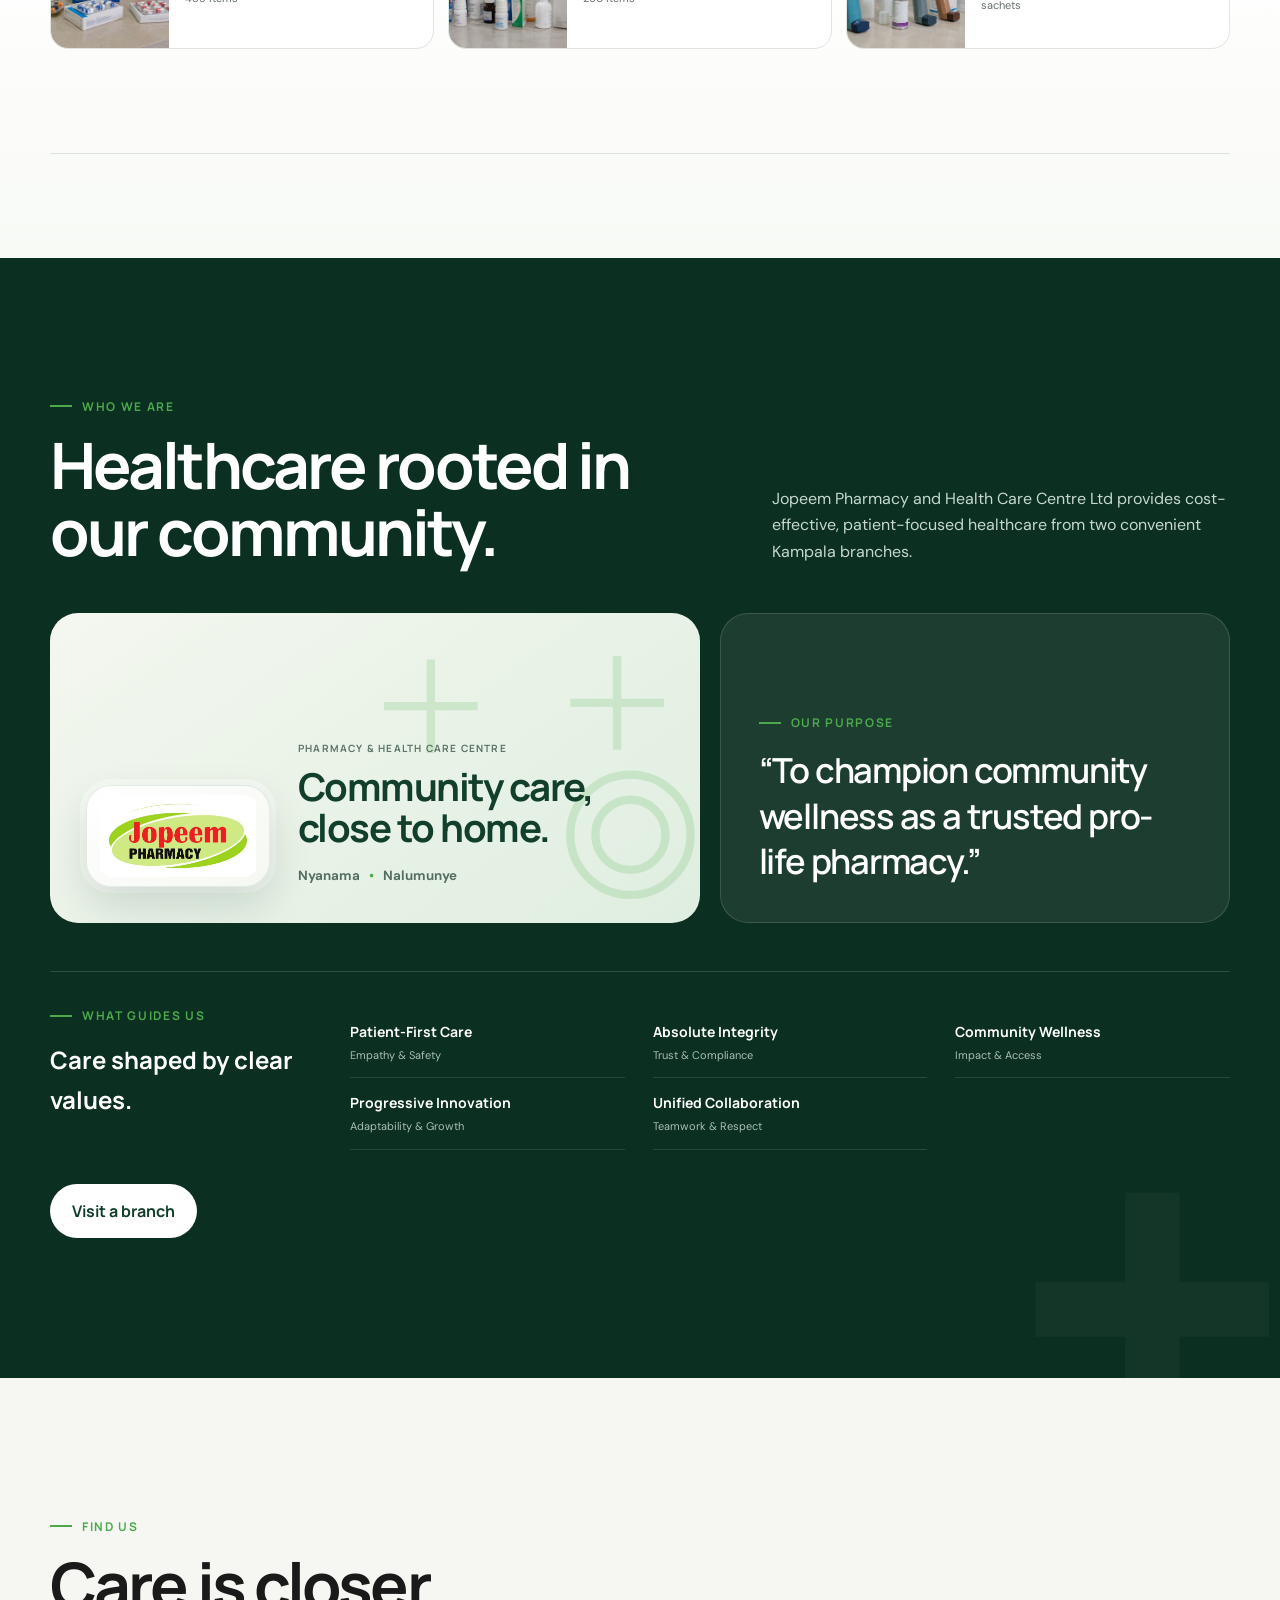
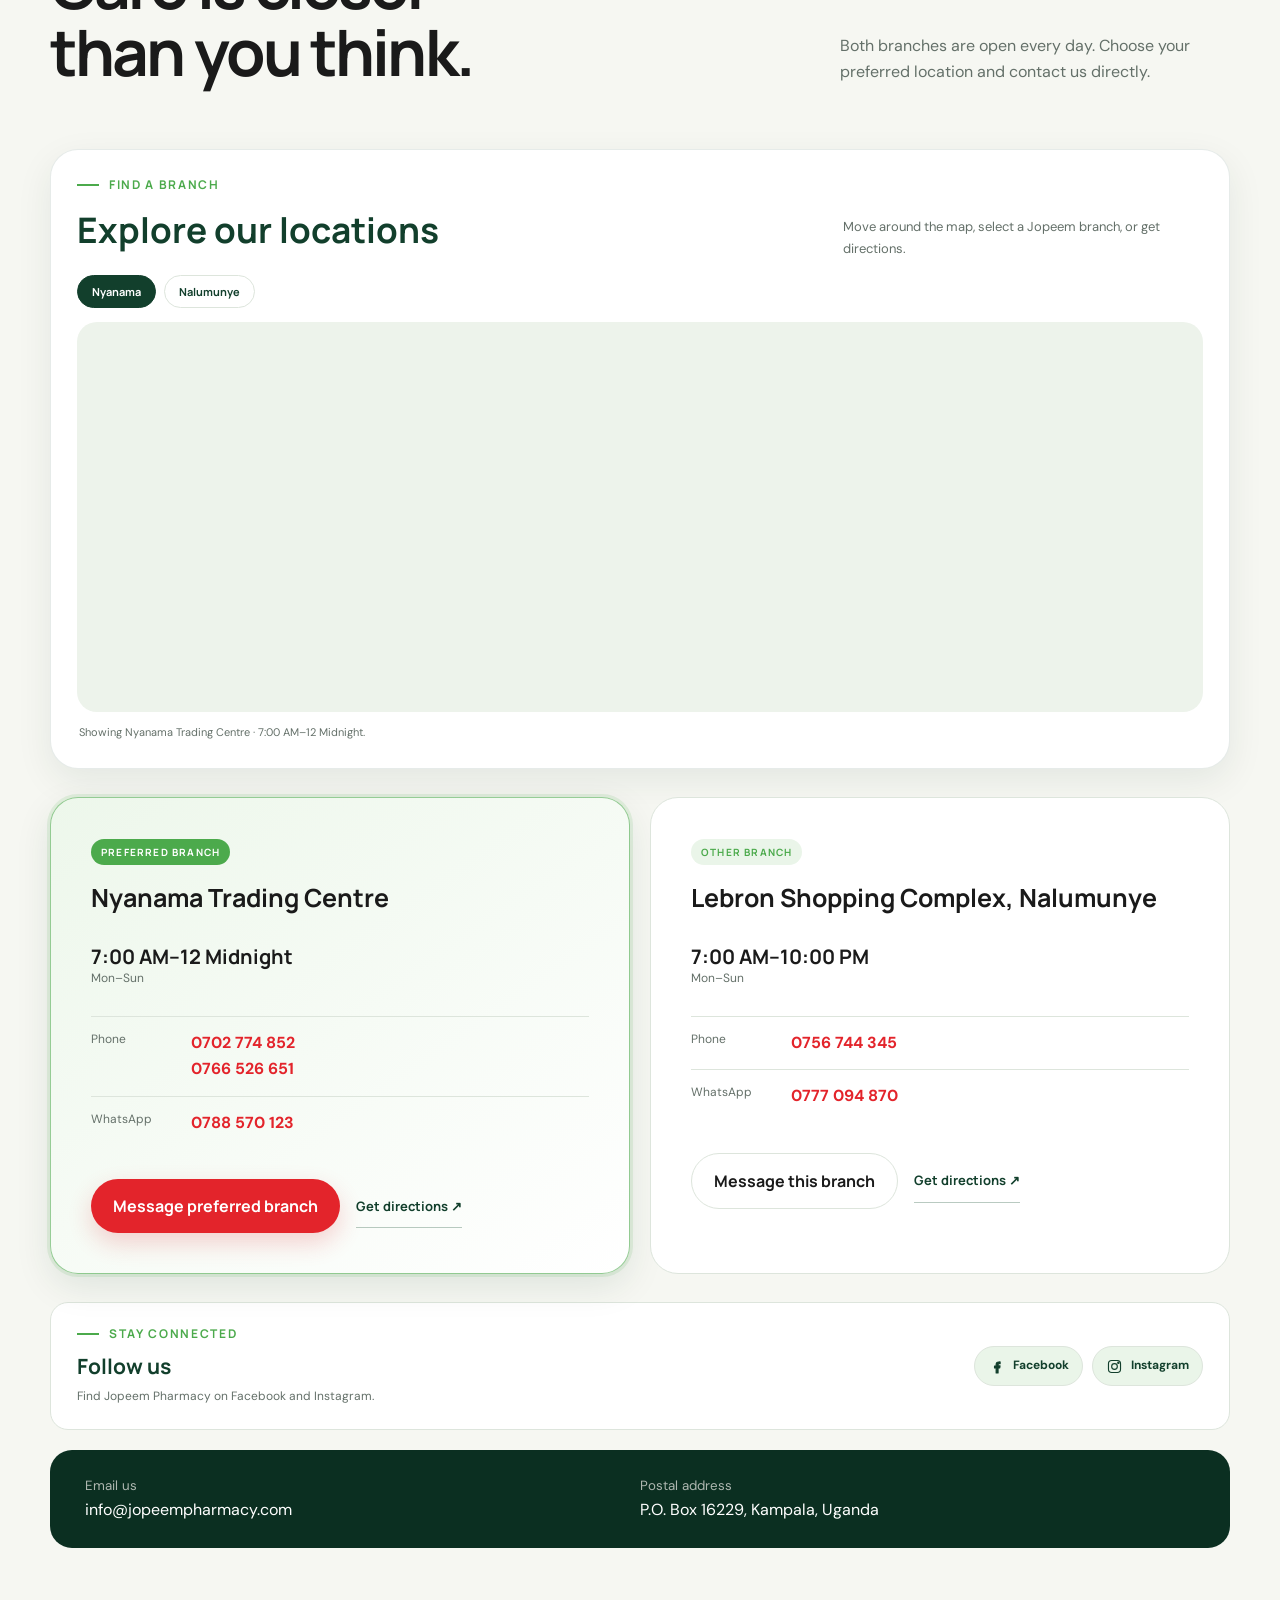
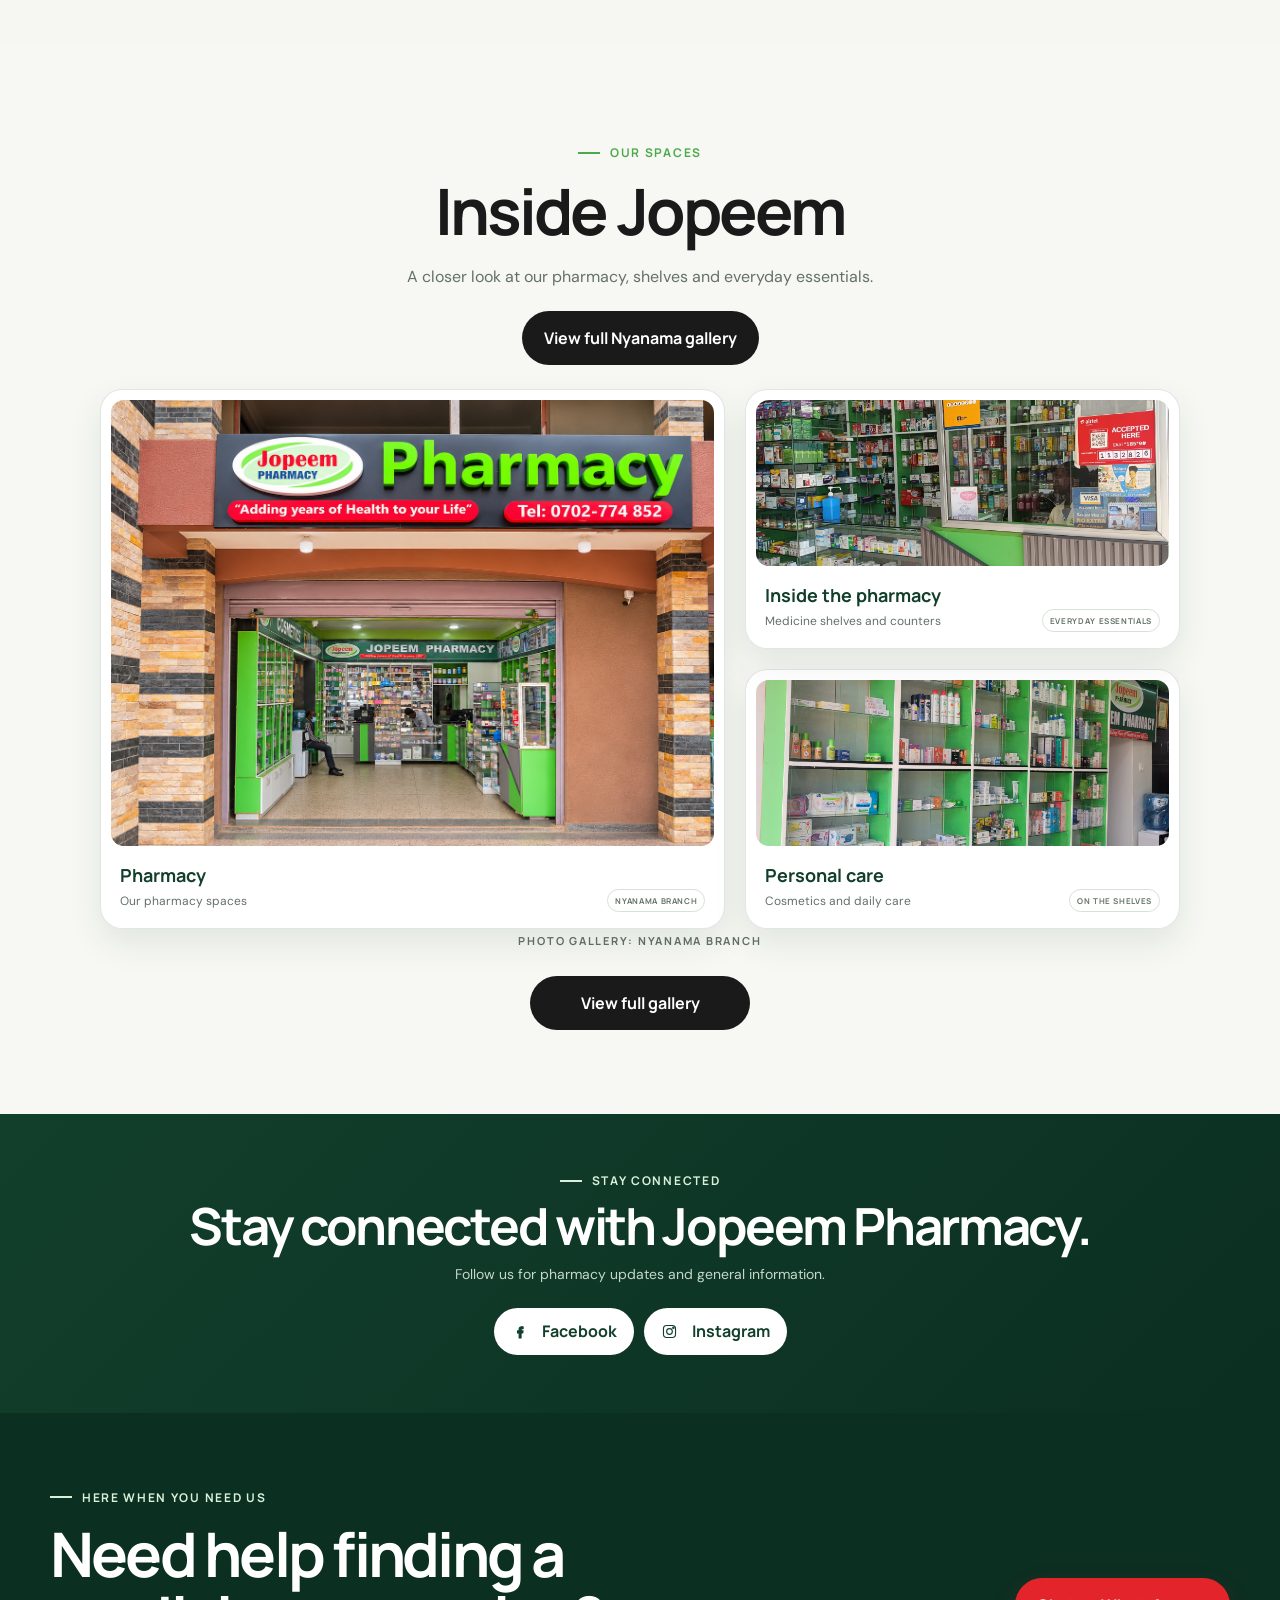
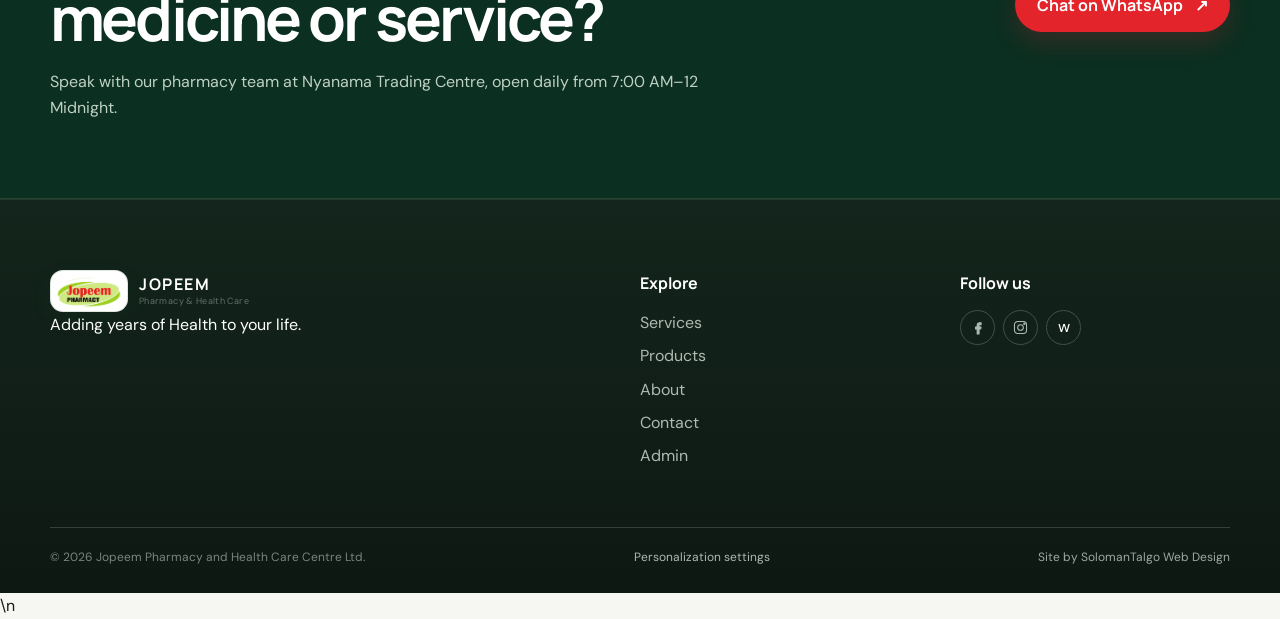
==== commit 7947b113: "Fix garbled symbols in homepage controls" ====
--- a/index.html
+++ b/index.html
@@ -30,7 +30,7 @@
     </a>
     <nav id="nav" aria-label="Main navigation">
       <a href="#services" data-i18n="nav.services">Services</a><a href="#products" data-i18n="nav.products">Products</a><a href="gallery.html">Gallery</a><a href="#about" data-i18n="nav.about">About</a><a href="#contact" data-i18n="nav.location">Location</a><a href="#contact" data-i18n="nav.contact">Contact</a>
-    </nav><div class="language-switcher" data-language-switcher><button class="language-toggle" type="button" data-language-toggle aria-haspopup="true" aria-expanded="false" aria-label="Choose language"><svg viewBox="0 0 24 24" aria-hidden="true"><circle cx="12" cy="12" r="9"/><path d="M3 12h18M12 3c2.2 2.5 3.3 5.5 3.3 9S14.2 19.5 12 21c-2.2-1.5-3.3-5.5-3.3-9S9.8 5.5 12 3z"/></svg><span data-language-current>EN</span><span aria-hidden="true">▾</span></button><div class="language-menu" data-language-menu role="menu" hidden><button type="button" role="menuitemradio" data-language-option="en" aria-checked="true">English</button><button type="button" role="menuitemradio" data-language-option="lg" aria-checked="false">Luganda</button></div></div>
+    </nav><div class="language-switcher" data-language-switcher><button class="language-toggle" type="button" data-language-toggle aria-haspopup="true" aria-expanded="false" aria-label="Choose language"><svg viewBox="0 0 24 24" aria-hidden="true"><circle cx="12" cy="12" r="9"/><path d="M3 12h18M12 3c2.2 2.5 3.3 5.5 3.3 9S14.2 19.5 12 21c-2.2-1.5-3.3-5.5-3.3-9S9.8 5.5 12 3z"/></svg><span data-language-current>EN</span><span aria-hidden="true">&#9662;</span></button><div class="language-menu" data-language-menu role="menu" hidden><button type="button" role="menuitemradio" data-language-option="en" aria-checked="true">English</button><button type="button" role="menuitemradio" data-language-option="lg" aria-checked="false">Luganda</button></div></div>
     <div class="header-actions">
       <button class="icon-button cart-button" data-open-cart aria-label="Open cart"><span data-i18n="nav.checkout">Checkout</span> <span class="cart-count">0</span></button>
       <button class="icon-button menu-button" aria-controls="nav" aria-expanded="false" data-i18n="nav.menu">Menu</button>
@@ -105,7 +105,7 @@
             <p class="eyebrow" data-i18n="common.freeConsultation">Free consultation</p>
             <h3>Talk with our pharmacy team</h3>
             <p>Speak privately with our pharmacy team about your everyday health needs, medicines or concerns.</p>
-            <a class="button button-primary wa-link" href="#" data-wa-message="Hello Jopeem Pharmacy, I&apos;d like to ask about a free consultation.">Chat with our team <span>→</span></a>
+            <a class="button button-primary wa-link" href="#" data-wa-message="Hello Jopeem Pharmacy, I&apos;d like to ask about a free consultation.">Chat with our team <span>&rarr;</span></a>
           </div>
         </article>
 
@@ -501,4 +501,4 @@
 
 
 
-\n+\n
